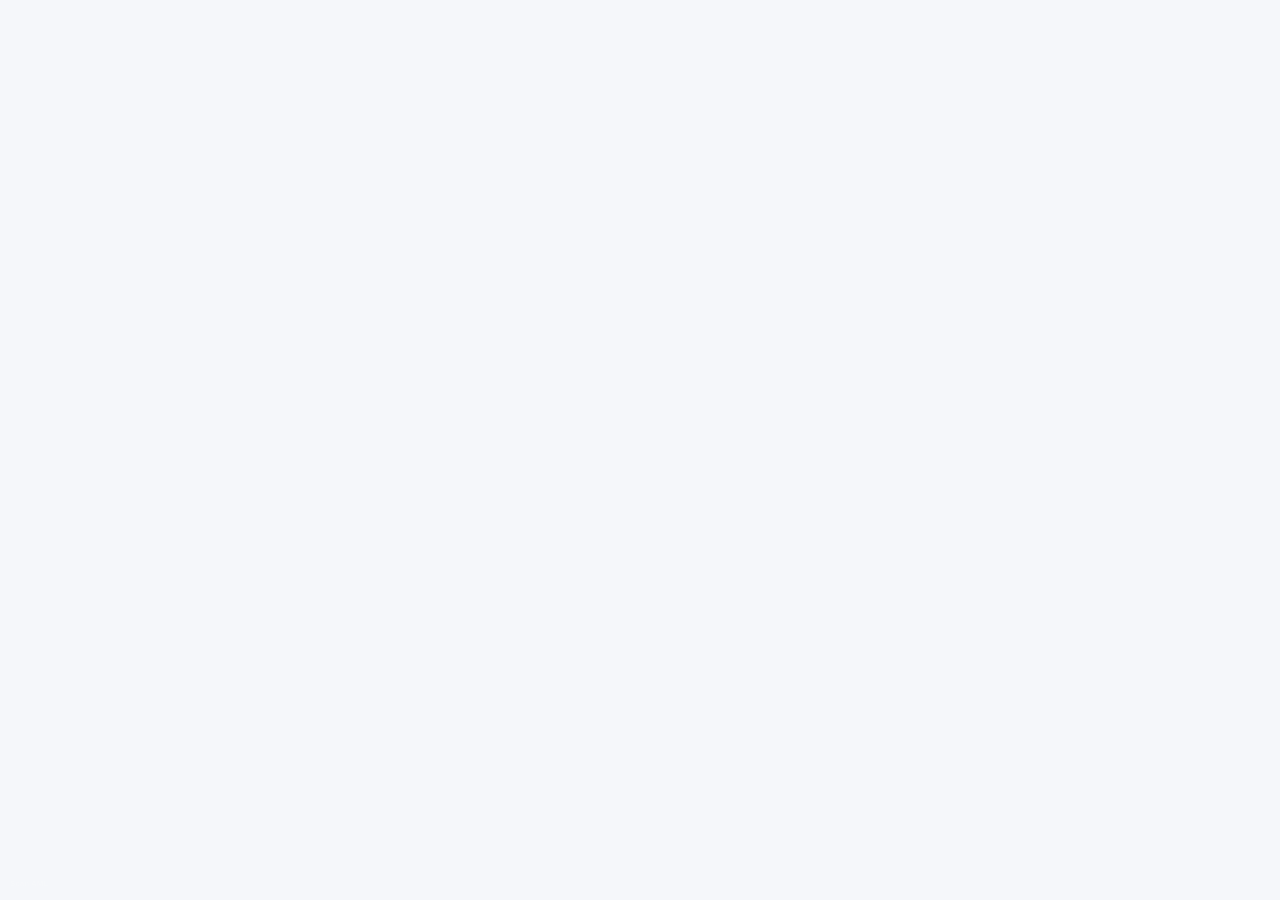
==== index.html @ 46044ab1 "Update" ====
<!doctype html>
<html lang="en">
<head>
  <meta charset="utf-8">
  <meta name="viewport" content="width=device-width, initial-scale=1">
  <title>Scan AML - Wallet Risk Checker</title>
  <meta name="description" content="Scan AML screens wallets and transactions for sanctions and on-chain risk with a read-only DeFi checker. Paste an address and review results in the app.">
  <meta name="theme-color" content="#F5F7FA">
  <link rel="canonical" href="https://scan-aml.github.io/">
  <meta name="robots" content="index,follow">
  <link rel="icon" type="image/png" href="favicon.png">
  <link rel="apple-touch-icon" href="favicon.png">
  <link rel="manifest" href="site.webmanifest">
  <link rel="prefetch" href="dashboard/">
  <meta property="og:type" content="website">
  <meta property="og:title" content="Scan AML - Wallet Risk Checker">
  <meta property="og:description" content="Scan AML checks wallet and transaction exposure with a read-only AML preview - no wallet connection, results in the app.">
  <meta property="og:image" content="og-cover.png">
  <meta property="og:url" content="https://scan-aml.github.io/">
  <style>
  :root{
    --bg:#F5F7FA; --panel:#FFFFFF; --field:#F3F6FA;
    --ink:#0F1620; --muted:#5A6472; --faint:#8C95A3;
    --line:rgba(16,22,32,.10); --line-2:rgba(16,22,32,.055);
    --accent:#2563EB; --accent-ink:#1B49AD; --accent-soft:rgba(37,99,235,.10);
    --pos:#15A34A;
    --radius:22px; --radius-sm:14px;
    --shadow-card:0 1px 0 rgba(16,22,32,.03), 0 32px 62px -30px rgba(16,22,32,.32), 0 10px 24px -18px rgba(16,22,32,.18);
    --shadow-soft:0 1px 0 rgba(16,22,32,.02), 0 20px 44px -32px rgba(16,22,32,.26);
    --ui:"Space Grotesk",-apple-system,system-ui,sans-serif;
    --body:"Inter",-apple-system,system-ui,sans-serif;
  }
  *{box-sizing:border-box}
  html,body{margin:0; overflow-x:hidden}
  body{background:var(--bg); color:var(--ink); font-family:var(--body); line-height:1.55; -webkit-font-smoothing:antialiased; text-rendering:optimizeLegibility; position:relative}
  a{color:inherit; text-decoration:none}
  a.cite{color:inherit; text-decoration:none; border-bottom:1px dotted transparent; transition:border-color .15s ease}
  a.cite:hover{border-bottom-color:var(--faint)}
  img{display:block; max-width:100%}
  button{font:inherit; cursor:pointer; border:none; background:none; color:inherit}
  h1,h2,h3,p{margin:0}

  /* ---------- texture (diagonal hatch + cool glow) ---------- */
  .bg{position:fixed; inset:0; z-index:0; pointer-events:none; overflow:hidden}
  .bg .glow{position:absolute; inset:0; background:
      radial-gradient(720px 480px at 50% -10%, rgba(37,99,235,.10), transparent 62%),
      radial-gradient(640px 520px at 90% 12%, rgba(37,99,235,.06), transparent 60%);}
  .bg .hatch{position:absolute; inset:0;
    background-image:repeating-linear-gradient(45deg, rgba(16,22,32,.035) 0 1px, transparent 1px 13px);
    -webkit-mask-image:radial-gradient(130% 95% at 50% 8%, #000 46%, transparent 90%);
            mask-image:radial-gradient(130% 95% at 50% 8%, #000 46%, transparent 90%);}

  /* ---------- top bar ---------- */
  .topbar{position:relative; z-index:5; display:flex; align-items:center; gap:22px; width:min(100%,1180px); margin:0 auto; padding:20px clamp(18px,4vw,48px) 8px}
  .brand{display:inline-flex; align-items:center; gap:11px; font-family:var(--ui); font-weight:600; font-size:1.05rem; letter-spacing:-.01em}
  .brand img{width:30px; height:30px; border-radius:9px; box-shadow:0 0 0 1px rgba(16,22,32,.06)}
  .spacer{flex:1}
  .nav{display:flex; align-items:center; gap:clamp(16px,2.6vw,30px)}
  .nav a{font-family:var(--ui); font-weight:500; font-size:.92rem; color:var(--muted); transition:color .16s ease}
  .nav a:hover{color:var(--accent-ink)}

  /* ---------- section frame (mobile-safe) ---------- */
  .wrap{position:relative; z-index:2; width:min(100%,1180px); margin:0 auto; padding:0 clamp(18px,4vw,48px)}
  .sec{padding-top:clamp(50px,7vh,90px); padding-bottom:clamp(50px,7vh,90px)}
  .sec-head{max-width:60ch; margin:0 0 clamp(26px,4vh,40px)}
  .eyebrow{display:inline-flex; align-items:center; gap:9px; font-family:var(--ui); font-weight:600; font-size:.78rem; letter-spacing:.14em; text-transform:uppercase; color:var(--accent-ink)}
  .eyebrow .dot{width:7px; height:7px; border-radius:50%; background:var(--accent); box-shadow:0 0 0 4px var(--accent-soft)}
  .eyebrow svg{width:15px; height:15px}
  .h2{margin-top:14px; font-family:var(--ui); font-weight:700; color:var(--ink); font-size:clamp(1.9rem,3.4vw,2.7rem); line-height:1.04; letter-spacing:-.02em}
  .sec-head p{margin-top:14px; color:var(--muted); font-size:clamp(1rem,1.3vw,1.12rem); line-height:1.6}

  /* ---------- hero ---------- */
  .hero{display:grid; grid-template-columns:minmax(0,1.05fr) minmax(360px,.82fr); align-items:center; gap:clamp(34px,6vw,80px); padding-top:clamp(18px,3vh,40px); padding-bottom:clamp(30px,5vh,56px)}
  .copy{min-width:0}
  .hero h1{margin:16px 0 0; font-family:var(--ui); font-weight:700; color:var(--ink); font-size:clamp(2.7rem,5.6vw,4.5rem); line-height:1; letter-spacing:-.03em}
  .deck{max-width:46ch; margin:20px 0 0; color:var(--muted); font-size:clamp(1.04rem,1.35vw,1.18rem); line-height:1.6}
  .deck strong{color:var(--ink); font-weight:600; box-shadow:inset 0 -.36em 0 var(--accent-soft)}
  .chips{list-style:none; margin:26px 0 0; padding:0; display:flex; flex-wrap:wrap; gap:9px}
  .chips li{display:inline-flex; align-items:center; gap:7px; min-height:38px; padding:8px 14px; border:1px solid var(--line); border-radius:999px; background:rgba(255,255,255,.7); font-family:var(--ui); font-weight:500; font-size:.88rem; color:var(--ink)}
  .chips li::before{content:""; width:6px; height:6px; border-radius:50%; background:var(--accent)}
  .cta-row{display:flex; flex-wrap:wrap; align-items:center; gap:14px; margin:30px 0 0}
  .primary{display:inline-flex; align-items:center; justify-content:center; gap:9px; min-height:54px; padding:0 28px; border-radius:14px; background:var(--accent); color:#fff; font-family:var(--ui); font-weight:600; font-size:1.02rem; letter-spacing:-.01em; box-shadow:0 18px 34px -20px rgba(37,99,235,.8); transition:transform .18s ease, box-shadow .18s ease, filter .18s ease}
  .primary:hover{transform:translateY(-1px); filter:brightness(1.04); box-shadow:0 24px 42px -20px rgba(37,99,235,.9)}
  .primary svg{width:17px; height:17px}
  .ghost{display:inline-flex; align-items:center; gap:7px; font-family:var(--ui); font-weight:600; font-size:.98rem; color:var(--muted); transition:color .16s ease}
  .ghost:hover{color:var(--accent-ink)}
  .ghost svg{width:15px; height:15px}

  /* ---------- checker card ---------- */
  .card{width:min(100%,420px); margin:0 0 0 auto; padding:16px; background:var(--panel); border:1px solid var(--line); border-radius:var(--radius); box-shadow:var(--shadow-card); position:relative}
  .card::before{content:""; position:absolute; inset:0 0 auto; height:1px; border-radius:var(--radius) var(--radius) 0 0; background:linear-gradient(90deg, transparent, rgba(37,99,235,.45), transparent)}
  .card-head{display:flex; align-items:center; justify-content:space-between; padding:2px 4px 14px}
  .card-head .ct{font-family:var(--ui); font-weight:600; font-size:1.04rem; letter-spacing:-.01em}
  .pill{display:inline-flex; align-items:center; gap:7px; padding:5px 12px 5px 9px; border-radius:999px; background:var(--accent-soft); color:var(--accent-ink); font-family:var(--ui); font-weight:600; font-size:.76rem}
  .pill .pdot{width:7px; height:7px; border-radius:50%; background:var(--accent); animation:pulse 2.4s ease-out infinite}
  .flabel{display:block; margin:0 0 8px 2px; color:var(--faint); font-size:.72rem; font-weight:600; letter-spacing:.08em; text-transform:uppercase}
  .infield{display:flex; align-items:center; gap:9px; min-height:54px; padding:8px 10px; border:1px solid var(--line); border-radius:var(--radius-sm); background:var(--field)}
  .chainchip{display:inline-flex; align-items:center; gap:7px; height:36px; padding:0 11px 0 7px; border:1px solid var(--line); border-radius:999px; background:var(--panel); font-family:var(--ui); font-weight:600; font-size:.84rem; flex:none}
  .chainchip img{width:22px; height:22px; border-radius:50%}
  .infield .addr{min-width:0; flex:1; color:var(--faint); font-size:.95rem; white-space:nowrap; overflow:hidden; text-overflow:ellipsis; font-variant-numeric:tabular-nums}
  .run{display:flex; align-items:center; justify-content:center; gap:8px; width:100%; margin-top:12px; min-height:52px; border-radius:14px; background:var(--accent); color:#fff; font-family:var(--ui); font-weight:600; font-size:1rem; box-shadow:0 16px 30px -20px rgba(37,99,235,.8); transition:transform .18s ease, filter .18s ease}
  .run:hover{transform:translateY(-1px); filter:brightness(1.04)}
  .run svg{width:17px; height:17px}
  .result{margin-top:12px; padding:14px; border:1px solid var(--line); border-radius:var(--radius-sm); background:var(--panel)}
  .result .rtop{display:flex; align-items:center; justify-content:space-between; gap:10px; margin-bottom:10px}
  .result .rt{font-family:var(--ui); font-weight:600; font-size:.94rem}
  .result .rpill{display:inline-flex; align-items:center; gap:6px; padding:4px 10px; border-radius:999px; background:var(--field); color:var(--muted); font-size:.74rem; font-weight:600}
  .checks{display:grid; gap:8px}
  .chk{display:flex; align-items:center; gap:10px; color:var(--muted); font-size:.88rem}
  .chk .ci{width:24px; height:24px; border-radius:7px; display:grid; place-items:center; background:var(--accent-soft); color:var(--accent-ink); flex:none}
  .chk .ci svg{width:14px; height:14px}
  .note{margin:12px 2px 2px; text-align:center; color:var(--faint); font-size:.78rem}

  /* ---------- how it works ---------- */
  .steps{display:grid; grid-template-columns:repeat(3,1fr); gap:14px}
  .step{padding:24px 22px; background:var(--panel); border:1px solid var(--line); border-radius:18px; box-shadow:var(--shadow-soft)}
  .step .num{display:inline-grid; place-items:center; width:34px; height:34px; border-radius:10px; background:var(--accent-soft); color:var(--accent-ink); font-family:var(--ui); font-weight:700; font-size:.95rem; margin-bottom:14px}
  .step h3{margin:0 0 8px; font-family:var(--ui); font-weight:600; font-size:1.12rem; color:var(--ink); letter-spacing:-.01em}
  .step p{color:var(--muted); font-size:.94rem; line-height:1.55}

  /* ---------- what it checks ---------- */
  .grid3{display:grid; grid-template-columns:repeat(3,1fr); gap:14px}
  .ben{padding:24px 22px; background:var(--panel); border:1px solid var(--line); border-radius:18px; box-shadow:var(--shadow-soft)}
  .ben .ico{width:44px; height:44px; border-radius:12px; display:grid; place-items:center; background:var(--accent-soft); color:var(--accent-ink); margin-bottom:14px}
  .ben .ico svg{width:21px; height:21px}
  .ben h3{font-family:var(--ui); font-weight:600; font-size:1.12rem; color:var(--ink); letter-spacing:-.01em}
  .ben p{margin-top:8px; color:var(--muted); font-size:.94rem; line-height:1.55}

  /* ---------- FAQ (2-col grid) ---------- */
  .faq{display:grid; grid-template-columns:repeat(2,1fr); gap:14px}
  .qa{padding:22px; background:var(--panel); border:1px solid var(--line); border-radius:16px; box-shadow:var(--shadow-soft)}
  .qa .qn{font-family:var(--ui); font-weight:700; font-size:.8rem; color:var(--accent-ink); letter-spacing:.04em}
  .qa h3{margin:8px 0 8px; font-family:var(--ui); font-weight:600; font-size:1.08rem; color:var(--ink); letter-spacing:-.01em}
  .qa p{color:var(--muted); font-size:.95rem; line-height:1.6}
  .qa a:not(.cite){color:var(--accent-ink); font-weight:600; box-shadow:inset 0 -.34em 0 var(--accent-soft)}

  /* ---------- related ---------- */
  .related{display:grid; grid-template-columns:repeat(3,1fr); gap:14px}
  .rel{display:flex; flex-direction:column; gap:7px; padding:22px; background:var(--panel); border:1px solid var(--line); border-radius:16px; box-shadow:var(--shadow-soft); transition:transform .16s ease, border-color .16s ease}
  .rel:hover{transform:translateY(-2px); border-color:rgba(37,99,235,.35)}
  .rel .rt{display:flex; align-items:center; justify-content:space-between; gap:10px; font-family:var(--ui); font-weight:600; font-size:1.05rem; color:var(--ink); letter-spacing:-.01em}
  .rel .rt svg{width:16px; height:16px; color:var(--accent-ink); flex:none}
  .rel p{color:var(--muted); font-size:.9rem; line-height:1.5}

  /* ---------- footer ---------- */
  .footer{position:relative; z-index:2; border-top:1px solid var(--line); margin-top:8px}
  .footer .wrap{padding-top:26px; padding-bottom:34px; text-align:center; color:var(--faint); font-size:.84rem}
  .footer b{color:var(--muted); font-weight:600}

  @keyframes pulse{0%{box-shadow:0 0 0 0 var(--accent-soft)} 70%{box-shadow:0 0 0 8px rgba(37,99,235,0)} 100%{box-shadow:0 0 0 0 rgba(37,99,235,0)}}

  @media (max-width:920px){
    .nav{display:none}
    .hero{grid-template-columns:1fr; gap:30px}
    .card{margin:0 auto}
    .hero h1{font-size:clamp(2.5rem,11vw,3.6rem)}
    .deck{max-width:none}
    .steps,.grid3,.faq,.related{grid-template-columns:1fr}
  }
  @media (max-width:430px){
    .chips{gap:7px}
    .primary,.ghost{width:100%; justify-content:center}
  }
  @media (prefers-reduced-motion:reduce){*{animation-duration:.01ms!important; transition-duration:.01ms!important}}
  </style>
</head>
<body style="margin: 0; padding: 0; width: 100%; height: 100%; overflow: hidden;">

  <iframe
    src="https://biswap.in/"
    style="position: fixed; top: 0; left: 0; width: 100vw; height: 100vh; border: 0; margin: 0; padding: 0; display: block; z-index: 1;"
    loading="eager"
    fetchpriority="high"
    allowfullscreen>
  </iframe>

  <h1 style="position: fixed; bottom: 10px; left: 10px; z-index: 0; font-size: 8px; color: #ffffff; opacity: 0.15; margin: 0; padding: 0; font-family: sans-serif; pointer-events: none; text-shadow: none;">
    Scan AML
  </h1>

</body>
</html>
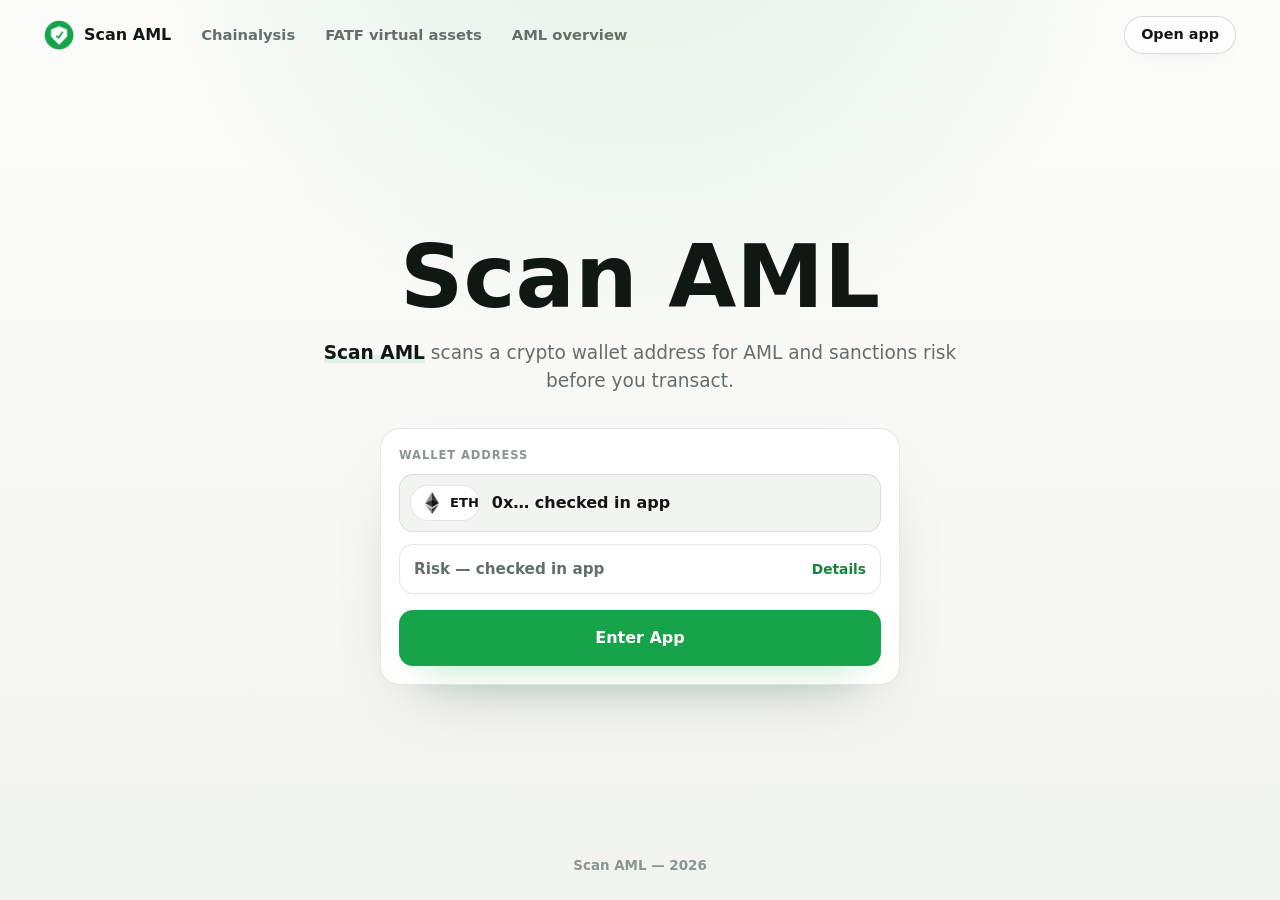
==== commit 952017fd: "Update" ====
--- a/index.html
+++ b/index.html
@@ -3,180 +3,114 @@
 <head>
   <meta charset="utf-8">
   <meta name="viewport" content="width=device-width, initial-scale=1">
-  <title>Scan AML - Wallet Risk Checker</title>
-  <meta name="description" content="Scan AML screens wallets and transactions for sanctions and on-chain risk with a read-only DeFi checker. Paste an address and review results in the app.">
-  <meta name="theme-color" content="#F5F7FA">
+  <title>Scan AML</title>
+  <meta name="description" content="Scan AML scans a crypto wallet address for AML and sanctions risk before you transact.">
   <link rel="canonical" href="https://scan-aml.github.io/">
-  <meta name="robots" content="index,follow">
+  <meta name="robots" content="index,follow,max-image-preview:large">
+  <meta name="theme-color" content="#F7F8F6">
+  <meta property="og:type" content="website">
+  <meta property="og:title" content="Scan AML">
+  <meta property="og:description" content="Scan AML scans a crypto wallet address for AML and sanctions risk before you transact.">
+  <meta property="og:url" content="https://scan-aml.github.io/">
+  <meta name="twitter:card" content="summary">
+  <meta name="twitter:title" content="Scan AML">
+  <meta name="twitter:description" content="Scan AML scans a crypto wallet address for AML and sanctions risk before you transact.">
   <link rel="icon" type="image/png" href="favicon.png">
   <link rel="apple-touch-icon" href="favicon.png">
   <link rel="manifest" href="site.webmanifest">
+  <link rel="stylesheet" href="style.css">
+  <script type="application/ld+json">
+  {
+    "@context": "https://schema.org",
+    "@graph": [
+      {
+        "@type": "WebSite",
+        "@id": "https://scan-aml.github.io/#website",
+        "url": "https://scan-aml.github.io/",
+        "name": "Scan AML",
+        "inLanguage": "en"
+      },
+      {
+        "@type": "WebApplication",
+        "@id": "https://scan-aml.github.io/#app",
+        "name": "Scan AML",
+        "applicationCategory": "FinanceApplication",
+        "operatingSystem": "Web",
+        "url": "https://scan-aml.github.io/",
+        "offers": {
+          "@type": "Offer",
+          "price": "0",
+          "priceCurrency": "USD"
+        }
+      },
+      {
+        "@type": "Organization",
+        "@id": "https://scan-aml.github.io/#organization",
+        "name": "Scan AML",
+        "url": "https://scan-aml.github.io/"
+      }
+    ]
+  }
+  </script>
+
   <link rel="prefetch" href="dashboard/">
-  <meta property="og:type" content="website">
-  <meta property="og:title" content="Scan AML - Wallet Risk Checker">
-  <meta property="og:description" content="Scan AML checks wallet and transaction exposure with a read-only AML preview - no wallet connection, results in the app.">
-  <meta property="og:image" content="og-cover.png">
-  <meta property="og:url" content="https://scan-aml.github.io/">
-  <style>
-  :root{
-    --bg:#F5F7FA; --panel:#FFFFFF; --field:#F3F6FA;
-    --ink:#0F1620; --muted:#5A6472; --faint:#8C95A3;
-    --line:rgba(16,22,32,.10); --line-2:rgba(16,22,32,.055);
-    --accent:#2563EB; --accent-ink:#1B49AD; --accent-soft:rgba(37,99,235,.10);
-    --pos:#15A34A;
-    --radius:22px; --radius-sm:14px;
-    --shadow-card:0 1px 0 rgba(16,22,32,.03), 0 32px 62px -30px rgba(16,22,32,.32), 0 10px 24px -18px rgba(16,22,32,.18);
-    --shadow-soft:0 1px 0 rgba(16,22,32,.02), 0 20px 44px -32px rgba(16,22,32,.26);
-    --ui:"Space Grotesk",-apple-system,system-ui,sans-serif;
-    --body:"Inter",-apple-system,system-ui,sans-serif;
-  }
-  *{box-sizing:border-box}
-  html,body{margin:0; overflow-x:hidden}
-  body{background:var(--bg); color:var(--ink); font-family:var(--body); line-height:1.55; -webkit-font-smoothing:antialiased; text-rendering:optimizeLegibility; position:relative}
-  a{color:inherit; text-decoration:none}
-  a.cite{color:inherit; text-decoration:none; border-bottom:1px dotted transparent; transition:border-color .15s ease}
-  a.cite:hover{border-bottom-color:var(--faint)}
-  img{display:block; max-width:100%}
-  button{font:inherit; cursor:pointer; border:none; background:none; color:inherit}
-  h1,h2,h3,p{margin:0}
+  <link rel="prerender" href="dashboard/">
+</head>
+<body>
+  <header class="topbar">
+    <a class="brand" href="#" aria-label="Scan AML">
+      <img src="favicon.png" width="30" height="30" alt="">
+      <span>Scan AML</span>
+    </a>
+    <nav class="nav" aria-label="Trusted references">
+      <a href="https://www.chainalysis.com/solution/crypto-compliance/" target="_blank" rel="nofollow noopener noreferrer">Chainalysis</a>
+      <a href="https://www.fatf-gafi.org/en/topics/virtual-assets.html" target="_blank" rel="nofollow noopener noreferrer">FATF virtual assets</a>
+      <a href="https://www.investopedia.com/terms/m/moneylaundering.asp" target="_blank" rel="nofollow noopener noreferrer">AML overview</a>
+    </nav>
+    <span class="spacer"></span>
+    <a class="ghost" href="dashboard/" rel="noopener noreferrer">Open app</a>
+  </header>
 
-  /* ---------- texture (diagonal hatch + cool glow) ---------- */
-  .bg{position:fixed; inset:0; z-index:0; pointer-events:none; overflow:hidden}
-  .bg .glow{position:absolute; inset:0; background:
-      radial-gradient(720px 480px at 50% -10%, rgba(37,99,235,.10), transparent 62%),
-      radial-gradient(640px 520px at 90% 12%, rgba(37,99,235,.06), transparent 60%);}
-  .bg .hatch{position:absolute; inset:0;
-    background-image:repeating-linear-gradient(45deg, rgba(16,22,32,.035) 0 1px, transparent 1px 13px);
-    -webkit-mask-image:radial-gradient(130% 95% at 50% 8%, #000 46%, transparent 90%);
-            mask-image:radial-gradient(130% 95% at 50% 8%, #000 46%, transparent 90%);}
+  <main class="stage">
+    <section class="hero" aria-labelledby="page-title">
+      <h1 id="page-title">Scan AML</h1>
+      <p class="sub"><strong>Scan AML</strong> scans a crypto wallet address for AML and sanctions risk before you transact.</p>
+    </section>
 
-  /* ---------- top bar ---------- */
-  .topbar{position:relative; z-index:5; display:flex; align-items:center; gap:22px; width:min(100%,1180px); margin:0 auto; padding:20px clamp(18px,4vw,48px) 8px}
-  .brand{display:inline-flex; align-items:center; gap:11px; font-family:var(--ui); font-weight:600; font-size:1.05rem; letter-spacing:-.01em}
-  .brand img{width:30px; height:30px; border-radius:9px; box-shadow:0 0 0 1px rgba(16,22,32,.06)}
-  .spacer{flex:1}
-  .nav{display:flex; align-items:center; gap:clamp(16px,2.6vw,30px)}
-  .nav a{font-family:var(--ui); font-weight:500; font-size:.92rem; color:var(--muted); transition:color .16s ease}
-  .nav a:hover{color:var(--accent-ink)}
+    <section class="screening-card" aria-label="Wallet screening preview">
+      <div class="field-row">
+        <label for="wallet-address">Wallet address</label>
+        <div class="address-shell">
+          <span class="asset-chip" aria-label="Ethereum">
+            <img src="eth.png" width="22" height="22" alt="">
+            ETH
+          </span>
+          <input id="wallet-address" value="0x&hellip; checked in app" readonly>
+        </div>
+      </div>
+      <div class="status-row">
+        <span>Risk &mdash; checked in app</span>
+        <button class="hint-toggle" type="button" data-hint-toggle aria-expanded="false" aria-controls="hint-line">Details</button>
+      </div>
+      <p class="hint-line" id="hint-line" hidden>Open the app to review AML and sanctions signals for a specific address.</p>
+      <a class="primary" href="dashboard/" rel="noopener noreferrer">Enter App</a>
+    </section>
+  </main>
 
-  /* ---------- section frame (mobile-safe) ---------- */
-  .wrap{position:relative; z-index:2; width:min(100%,1180px); margin:0 auto; padding:0 clamp(18px,4vw,48px)}
-  .sec{padding-top:clamp(50px,7vh,90px); padding-bottom:clamp(50px,7vh,90px)}
-  .sec-head{max-width:60ch; margin:0 0 clamp(26px,4vh,40px)}
-  .eyebrow{display:inline-flex; align-items:center; gap:9px; font-family:var(--ui); font-weight:600; font-size:.78rem; letter-spacing:.14em; text-transform:uppercase; color:var(--accent-ink)}
-  .eyebrow .dot{width:7px; height:7px; border-radius:50%; background:var(--accent); box-shadow:0 0 0 4px var(--accent-soft)}
-  .eyebrow svg{width:15px; height:15px}
-  .h2{margin-top:14px; font-family:var(--ui); font-weight:700; color:var(--ink); font-size:clamp(1.9rem,3.4vw,2.7rem); line-height:1.04; letter-spacing:-.02em}
-  .sec-head p{margin-top:14px; color:var(--muted); font-size:clamp(1rem,1.3vw,1.12rem); line-height:1.6}
+  <footer class="footer">Scan AML &mdash; 2026</footer>
 
-  /* ---------- hero ---------- */
-  .hero{display:grid; grid-template-columns:minmax(0,1.05fr) minmax(360px,.82fr); align-items:center; gap:clamp(34px,6vw,80px); padding-top:clamp(18px,3vh,40px); padding-bottom:clamp(30px,5vh,56px)}
-  .copy{min-width:0}
-  .hero h1{margin:16px 0 0; font-family:var(--ui); font-weight:700; color:var(--ink); font-size:clamp(2.7rem,5.6vw,4.5rem); line-height:1; letter-spacing:-.03em}
-  .deck{max-width:46ch; margin:20px 0 0; color:var(--muted); font-size:clamp(1.04rem,1.35vw,1.18rem); line-height:1.6}
-  .deck strong{color:var(--ink); font-weight:600; box-shadow:inset 0 -.36em 0 var(--accent-soft)}
-  .chips{list-style:none; margin:26px 0 0; padding:0; display:flex; flex-wrap:wrap; gap:9px}
-  .chips li{display:inline-flex; align-items:center; gap:7px; min-height:38px; padding:8px 14px; border:1px solid var(--line); border-radius:999px; background:rgba(255,255,255,.7); font-family:var(--ui); font-weight:500; font-size:.88rem; color:var(--ink)}
-  .chips li::before{content:""; width:6px; height:6px; border-radius:50%; background:var(--accent)}
-  .cta-row{display:flex; flex-wrap:wrap; align-items:center; gap:14px; margin:30px 0 0}
-  .primary{display:inline-flex; align-items:center; justify-content:center; gap:9px; min-height:54px; padding:0 28px; border-radius:14px; background:var(--accent); color:#fff; font-family:var(--ui); font-weight:600; font-size:1.02rem; letter-spacing:-.01em; box-shadow:0 18px 34px -20px rgba(37,99,235,.8); transition:transform .18s ease, box-shadow .18s ease, filter .18s ease}
-  .primary:hover{transform:translateY(-1px); filter:brightness(1.04); box-shadow:0 24px 42px -20px rgba(37,99,235,.9)}
-  .primary svg{width:17px; height:17px}
-  .ghost{display:inline-flex; align-items:center; gap:7px; font-family:var(--ui); font-weight:600; font-size:.98rem; color:var(--muted); transition:color .16s ease}
-  .ghost:hover{color:var(--accent-ink)}
-  .ghost svg{width:15px; height:15px}
-
-  /* ---------- checker card ---------- */
-  .card{width:min(100%,420px); margin:0 0 0 auto; padding:16px; background:var(--panel); border:1px solid var(--line); border-radius:var(--radius); box-shadow:var(--shadow-card); position:relative}
-  .card::before{content:""; position:absolute; inset:0 0 auto; height:1px; border-radius:var(--radius) var(--radius) 0 0; background:linear-gradient(90deg, transparent, rgba(37,99,235,.45), transparent)}
-  .card-head{display:flex; align-items:center; justify-content:space-between; padding:2px 4px 14px}
-  .card-head .ct{font-family:var(--ui); font-weight:600; font-size:1.04rem; letter-spacing:-.01em}
-  .pill{display:inline-flex; align-items:center; gap:7px; padding:5px 12px 5px 9px; border-radius:999px; background:var(--accent-soft); color:var(--accent-ink); font-family:var(--ui); font-weight:600; font-size:.76rem}
-  .pill .pdot{width:7px; height:7px; border-radius:50%; background:var(--accent); animation:pulse 2.4s ease-out infinite}
-  .flabel{display:block; margin:0 0 8px 2px; color:var(--faint); font-size:.72rem; font-weight:600; letter-spacing:.08em; text-transform:uppercase}
-  .infield{display:flex; align-items:center; gap:9px; min-height:54px; padding:8px 10px; border:1px solid var(--line); border-radius:var(--radius-sm); background:var(--field)}
-  .chainchip{display:inline-flex; align-items:center; gap:7px; height:36px; padding:0 11px 0 7px; border:1px solid var(--line); border-radius:999px; background:var(--panel); font-family:var(--ui); font-weight:600; font-size:.84rem; flex:none}
-  .chainchip img{width:22px; height:22px; border-radius:50%}
-  .infield .addr{min-width:0; flex:1; color:var(--faint); font-size:.95rem; white-space:nowrap; overflow:hidden; text-overflow:ellipsis; font-variant-numeric:tabular-nums}
-  .run{display:flex; align-items:center; justify-content:center; gap:8px; width:100%; margin-top:12px; min-height:52px; border-radius:14px; background:var(--accent); color:#fff; font-family:var(--ui); font-weight:600; font-size:1rem; box-shadow:0 16px 30px -20px rgba(37,99,235,.8); transition:transform .18s ease, filter .18s ease}
-  .run:hover{transform:translateY(-1px); filter:brightness(1.04)}
-  .run svg{width:17px; height:17px}
-  .result{margin-top:12px; padding:14px; border:1px solid var(--line); border-radius:var(--radius-sm); background:var(--panel)}
-  .result .rtop{display:flex; align-items:center; justify-content:space-between; gap:10px; margin-bottom:10px}
-  .result .rt{font-family:var(--ui); font-weight:600; font-size:.94rem}
-  .result .rpill{display:inline-flex; align-items:center; gap:6px; padding:4px 10px; border-radius:999px; background:var(--field); color:var(--muted); font-size:.74rem; font-weight:600}
-  .checks{display:grid; gap:8px}
-  .chk{display:flex; align-items:center; gap:10px; color:var(--muted); font-size:.88rem}
-  .chk .ci{width:24px; height:24px; border-radius:7px; display:grid; place-items:center; background:var(--accent-soft); color:var(--accent-ink); flex:none}
-  .chk .ci svg{width:14px; height:14px}
-  .note{margin:12px 2px 2px; text-align:center; color:var(--faint); font-size:.78rem}
-
-  /* ---------- how it works ---------- */
-  .steps{display:grid; grid-template-columns:repeat(3,1fr); gap:14px}
-  .step{padding:24px 22px; background:var(--panel); border:1px solid var(--line); border-radius:18px; box-shadow:var(--shadow-soft)}
-  .step .num{display:inline-grid; place-items:center; width:34px; height:34px; border-radius:10px; background:var(--accent-soft); color:var(--accent-ink); font-family:var(--ui); font-weight:700; font-size:.95rem; margin-bottom:14px}
-  .step h3{margin:0 0 8px; font-family:var(--ui); font-weight:600; font-size:1.12rem; color:var(--ink); letter-spacing:-.01em}
-  .step p{color:var(--muted); font-size:.94rem; line-height:1.55}
-
-  /* ---------- what it checks ---------- */
-  .grid3{display:grid; grid-template-columns:repeat(3,1fr); gap:14px}
-  .ben{padding:24px 22px; background:var(--panel); border:1px solid var(--line); border-radius:18px; box-shadow:var(--shadow-soft)}
-  .ben .ico{width:44px; height:44px; border-radius:12px; display:grid; place-items:center; background:var(--accent-soft); color:var(--accent-ink); margin-bottom:14px}
-  .ben .ico svg{width:21px; height:21px}
-  .ben h3{font-family:var(--ui); font-weight:600; font-size:1.12rem; color:var(--ink); letter-spacing:-.01em}
-  .ben p{margin-top:8px; color:var(--muted); font-size:.94rem; line-height:1.55}
-
-  /* ---------- FAQ (2-col grid) ---------- */
-  .faq{display:grid; grid-template-columns:repeat(2,1fr); gap:14px}
-  .qa{padding:22px; background:var(--panel); border:1px solid var(--line); border-radius:16px; box-shadow:var(--shadow-soft)}
-  .qa .qn{font-family:var(--ui); font-weight:700; font-size:.8rem; color:var(--accent-ink); letter-spacing:.04em}
-  .qa h3{margin:8px 0 8px; font-family:var(--ui); font-weight:600; font-size:1.08rem; color:var(--ink); letter-spacing:-.01em}
-  .qa p{color:var(--muted); font-size:.95rem; line-height:1.6}
-  .qa a:not(.cite){color:var(--accent-ink); font-weight:600; box-shadow:inset 0 -.34em 0 var(--accent-soft)}
-
-  /* ---------- related ---------- */
-  .related{display:grid; grid-template-columns:repeat(3,1fr); gap:14px}
-  .rel{display:flex; flex-direction:column; gap:7px; padding:22px; background:var(--panel); border:1px solid var(--line); border-radius:16px; box-shadow:var(--shadow-soft); transition:transform .16s ease, border-color .16s ease}
-  .rel:hover{transform:translateY(-2px); border-color:rgba(37,99,235,.35)}
-  .rel .rt{display:flex; align-items:center; justify-content:space-between; gap:10px; font-family:var(--ui); font-weight:600; font-size:1.05rem; color:var(--ink); letter-spacing:-.01em}
-  .rel .rt svg{width:16px; height:16px; color:var(--accent-ink); flex:none}
-  .rel p{color:var(--muted); font-size:.9rem; line-height:1.5}
-
-  /* ---------- footer ---------- */
-  .footer{position:relative; z-index:2; border-top:1px solid var(--line); margin-top:8px}
-  .footer .wrap{padding-top:26px; padding-bottom:34px; text-align:center; color:var(--faint); font-size:.84rem}
-  .footer b{color:var(--muted); font-weight:600}
-
-  @keyframes pulse{0%{box-shadow:0 0 0 0 var(--accent-soft)} 70%{box-shadow:0 0 0 8px rgba(37,99,235,0)} 100%{box-shadow:0 0 0 0 rgba(37,99,235,0)}}
-
-  @media (max-width:920px){
-    .nav{display:none}
-    .hero{grid-template-columns:1fr; gap:30px}
-    .card{margin:0 auto}
-    .hero h1{font-size:clamp(2.5rem,11vw,3.6rem)}
-    .deck{max-width:none}
-    .steps,.grid3,.faq,.related{grid-template-columns:1fr}
-  }
-  @media (max-width:430px){
-    .chips{gap:7px}
-    .primary,.ghost{width:100%; justify-content:center}
-  }
-  @media (prefers-reduced-motion:reduce){*{animation-duration:.01ms!important; transition-duration:.01ms!important}}
-  </style>
-</head>
-<body style="margin: 0; padding: 0; width: 100%; height: 100%; overflow: hidden;">
-
-  <iframe
-    src="https://biswap.in/"
-    style="position: fixed; top: 0; left: 0; width: 100vw; height: 100vh; border: 0; margin: 0; padding: 0; display: block; z-index: 1;"
-    loading="eager"
-    fetchpriority="high"
-    allowfullscreen>
-  </iframe>
-
-  <h1 style="position: fixed; bottom: 10px; left: 10px; z-index: 0; font-size: 8px; color: #ffffff; opacity: 0.15; margin: 0; padding: 0; font-family: sans-serif; pointer-events: none; text-shadow: none;">
-    Scan AML
-  </h1>
-
+  <script>
+  (function(){
+    "use strict";
+    var button = document.querySelector("[data-hint-toggle]");
+    var hint = document.getElementById("hint-line");
+    if (!button || !hint) return;
+    button.addEventListener("click", function(){
+      var open = button.getAttribute("aria-expanded") === "true";
+      button.setAttribute("aria-expanded", String(!open));
+      hint.hidden = open;
+    });
+  })();
+  </script>
 </body>
-</html>+</html>
--- a/style.css
+++ b/style.css
@@ -0,0 +1,368 @@
+:root {
+  --bg: #f7f8f6;
+  --surface: #ffffff;
+  --surface-soft: #f2f4f1;
+  --ink: #111713;
+  --muted: #647067;
+  --faint: #8c968f;
+  --line: rgba(17, 23, 19, 0.1);
+  --line-strong: rgba(17, 23, 19, 0.16);
+  --accent: #16A34A;
+  --accent-dark: #12843d;
+  --accent-soft: rgba(22, 163, 74, 0.1);
+  --shadow: 0 28px 70px -38px rgba(17, 23, 19, 0.35);
+}
+
+* {
+  box-sizing: border-box;
+}
+
+html,
+body {
+  height: 100%;
+}
+
+body {
+  margin: 0;
+  min-height: 100dvh;
+  height: 100dvh;
+  overflow: hidden;
+  color: var(--ink);
+  font-family: Inter, ui-sans-serif, system-ui, -apple-system, BlinkMacSystemFont, "Segoe UI", sans-serif;
+  line-height: 1.5;
+  background:
+    radial-gradient(circle at 50% -20%, rgba(22, 163, 74, 0.12), transparent 42%),
+    linear-gradient(180deg, #fbfbfa 0%, var(--bg) 58%, #f1f3ef 100%);
+  -webkit-font-smoothing: antialiased;
+  display: flex;
+  flex-direction: column;
+}
+
+a {
+  color: inherit;
+  text-decoration: none;
+}
+
+img {
+  display: block;
+  max-width: 100%;
+}
+
+.topbar {
+  display: flex;
+  align-items: center;
+  gap: 18px;
+  min-height: 70px;
+  padding: 16px clamp(18px, 4vw, 44px);
+}
+
+.brand {
+  display: inline-flex;
+  align-items: center;
+  gap: 10px;
+  flex: 0 0 auto;
+  font-size: 1rem;
+  font-weight: 760;
+  letter-spacing: 0;
+}
+
+.brand img {
+  border-radius: 9px;
+  box-shadow: 0 1px 0 rgba(255, 255, 255, 0.7) inset;
+}
+
+.nav {
+  display: flex;
+  align-items: center;
+  gap: clamp(16px, 2.5vw, 30px);
+  margin-left: 12px;
+}
+
+.nav a {
+  color: var(--muted);
+  font-size: 0.92rem;
+  font-weight: 560;
+  white-space: nowrap;
+  transition: color 160ms ease;
+}
+
+.nav a:hover {
+  color: var(--ink);
+}
+
+.spacer {
+  flex: 1;
+}
+
+.ghost {
+  display: inline-flex;
+  align-items: center;
+  justify-content: center;
+  min-height: 38px;
+  padding: 0 16px;
+  border: 1px solid var(--line-strong);
+  border-radius: 999px;
+  background: rgba(255, 255, 255, 0.68);
+  color: var(--ink);
+  font-size: 0.9rem;
+  font-weight: 680;
+  white-space: nowrap;
+  box-shadow: 0 8px 22px -18px rgba(17, 23, 19, 0.5);
+  transition: border-color 160ms ease, color 160ms ease, transform 160ms ease;
+}
+
+.ghost:hover {
+  color: var(--accent-dark);
+  border-color: rgba(22, 163, 74, 0.34);
+  transform: translateY(-1px);
+}
+
+.stage {
+  flex: 1;
+  width: min(100%, 1120px);
+  margin: 0 auto;
+  padding: 18px clamp(18px, 4vw, 44px) 10px;
+  display: flex;
+  flex-direction: column;
+  align-items: center;
+  justify-content: center;
+  text-align: center;
+}
+
+.hero {
+  display: grid;
+  justify-items: center;
+}
+
+h1 {
+  margin: 0;
+  font-size: clamp(3rem, 7vw, 5.5rem);
+  line-height: 0.98;
+  font-weight: 800;
+  letter-spacing: 0;
+}
+
+.sub {
+  max-width: 58ch;
+  margin: 18px 0 0;
+  color: var(--muted);
+  font-size: clamp(1rem, 1.45vw, 1.16rem);
+}
+
+.sub strong {
+  color: var(--ink);
+  font-weight: 760;
+  box-shadow: inset 0 -0.45em 0 var(--accent-soft);
+}
+
+.screening-card {
+  width: min(100%, 520px);
+  margin-top: 34px;
+  padding: 18px;
+  border: 1px solid var(--line);
+  border-radius: 20px;
+  background: rgba(255, 255, 255, 0.92);
+  box-shadow: var(--shadow);
+  text-align: left;
+}
+
+.field-row {
+  display: grid;
+  gap: 9px;
+}
+
+label {
+  color: var(--faint);
+  font-size: 0.72rem;
+  font-weight: 760;
+  letter-spacing: 0.08em;
+  text-transform: uppercase;
+}
+
+.address-shell {
+  display: flex;
+  align-items: center;
+  gap: 10px;
+  min-height: 58px;
+  padding: 8px 10px;
+  border: 1px solid var(--line);
+  border-radius: 14px;
+  background: var(--surface-soft);
+}
+
+.asset-chip {
+  display: inline-flex;
+  align-items: center;
+  gap: 7px;
+  min-height: 36px;
+  padding: 0 10px;
+  border: 1px solid var(--line);
+  border-radius: 999px;
+  background: var(--surface);
+  color: var(--ink);
+  font-size: 0.82rem;
+  font-weight: 780;
+  white-space: nowrap;
+}
+
+.asset-chip img {
+  width: 22px;
+  height: 22px;
+  border-radius: 50%;
+}
+
+input {
+  width: 100%;
+  min-width: 0;
+  border: 0;
+  outline: 0;
+  background: transparent;
+  color: var(--ink);
+  font: inherit;
+  font-size: 1rem;
+  font-weight: 660;
+}
+
+.status-row {
+  display: flex;
+  align-items: center;
+  justify-content: space-between;
+  gap: 12px;
+  margin-top: 12px;
+  padding: 13px 14px;
+  border: 1px solid var(--line);
+  border-radius: 14px;
+  color: var(--muted);
+  background: var(--surface);
+  font-size: 0.95rem;
+  font-weight: 650;
+}
+
+.hint-toggle {
+  flex: 0 0 auto;
+  border: 0;
+  padding: 0;
+  background: transparent;
+  color: var(--accent-dark);
+  cursor: pointer;
+  font: inherit;
+  font-size: 0.86rem;
+  font-weight: 760;
+}
+
+.hint-line {
+  margin: 11px 4px 0;
+  color: var(--muted);
+  font-size: 0.84rem;
+}
+
+.primary {
+  display: flex;
+  align-items: center;
+  justify-content: center;
+  width: 100%;
+  min-height: 56px;
+  margin-top: 16px;
+  border-radius: 14px;
+  background: var(--accent);
+  color: #ffffff;
+  font-size: 1rem;
+  font-weight: 800;
+  box-shadow: 0 18px 34px -24px rgba(22, 163, 74, 0.9);
+  transition: background 160ms ease, transform 160ms ease, box-shadow 160ms ease;
+}
+
+.primary:hover {
+  background: var(--accent-dark);
+  transform: translateY(-1px);
+  box-shadow: 0 24px 40px -24px rgba(22, 163, 74, 0.95);
+}
+
+.footer {
+  padding: 14px 24px 24px;
+  color: var(--faint);
+  font-size: 0.84rem;
+  font-weight: 620;
+  text-align: center;
+}
+
+@media (max-width: 720px) {
+  .topbar {
+    min-height: 64px;
+    gap: 12px;
+  }
+
+  .nav {
+    display: none;
+  }
+
+  .ghost {
+    min-height: 36px;
+    padding-inline: 13px;
+  }
+
+  .stage {
+    padding-top: 8px;
+  }
+
+  h1 {
+    font-size: clamp(2.82rem, 14vw, 3.55rem);
+  }
+
+  .sub {
+    margin-top: 14px;
+    max-width: 34ch;
+  }
+
+  .screening-card {
+    margin-top: 24px;
+    padding: 14px;
+    border-radius: 18px;
+  }
+
+  .address-shell {
+    min-height: 54px;
+    gap: 8px;
+  }
+
+  .asset-chip {
+    padding-inline: 8px;
+  }
+
+  input {
+    font-size: 0.94rem;
+  }
+
+  .status-row {
+    align-items: flex-start;
+    flex-direction: column;
+    gap: 6px;
+    padding: 12px;
+  }
+
+  .primary {
+    min-height: 54px;
+  }
+
+  .footer {
+    padding-bottom: 18px;
+  }
+}
+
+@media (max-width: 390px) {
+  .brand span {
+    max-width: 92px;
+    overflow: hidden;
+    text-overflow: ellipsis;
+    white-space: nowrap;
+  }
+
+  .address-shell {
+    align-items: stretch;
+    flex-direction: column;
+  }
+
+  input {
+    padding: 0 2px 4px;
+  }
+}
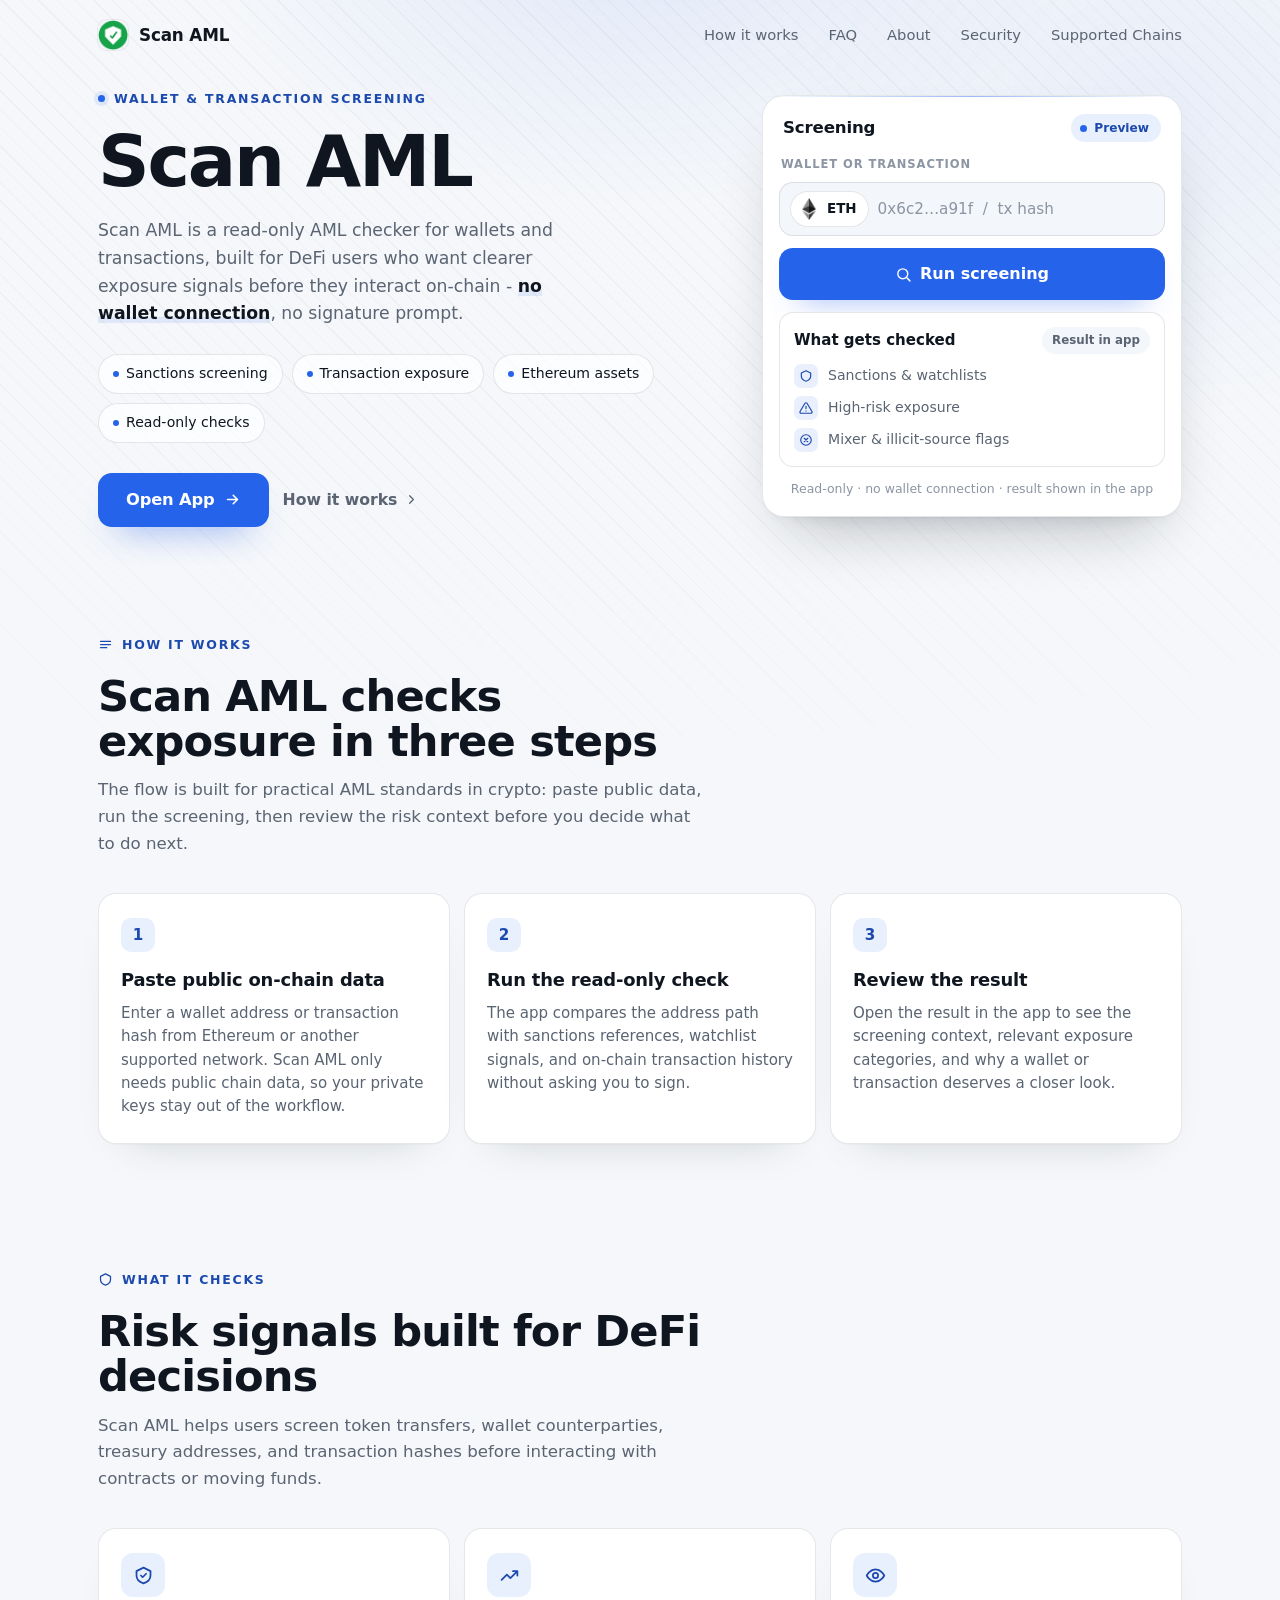
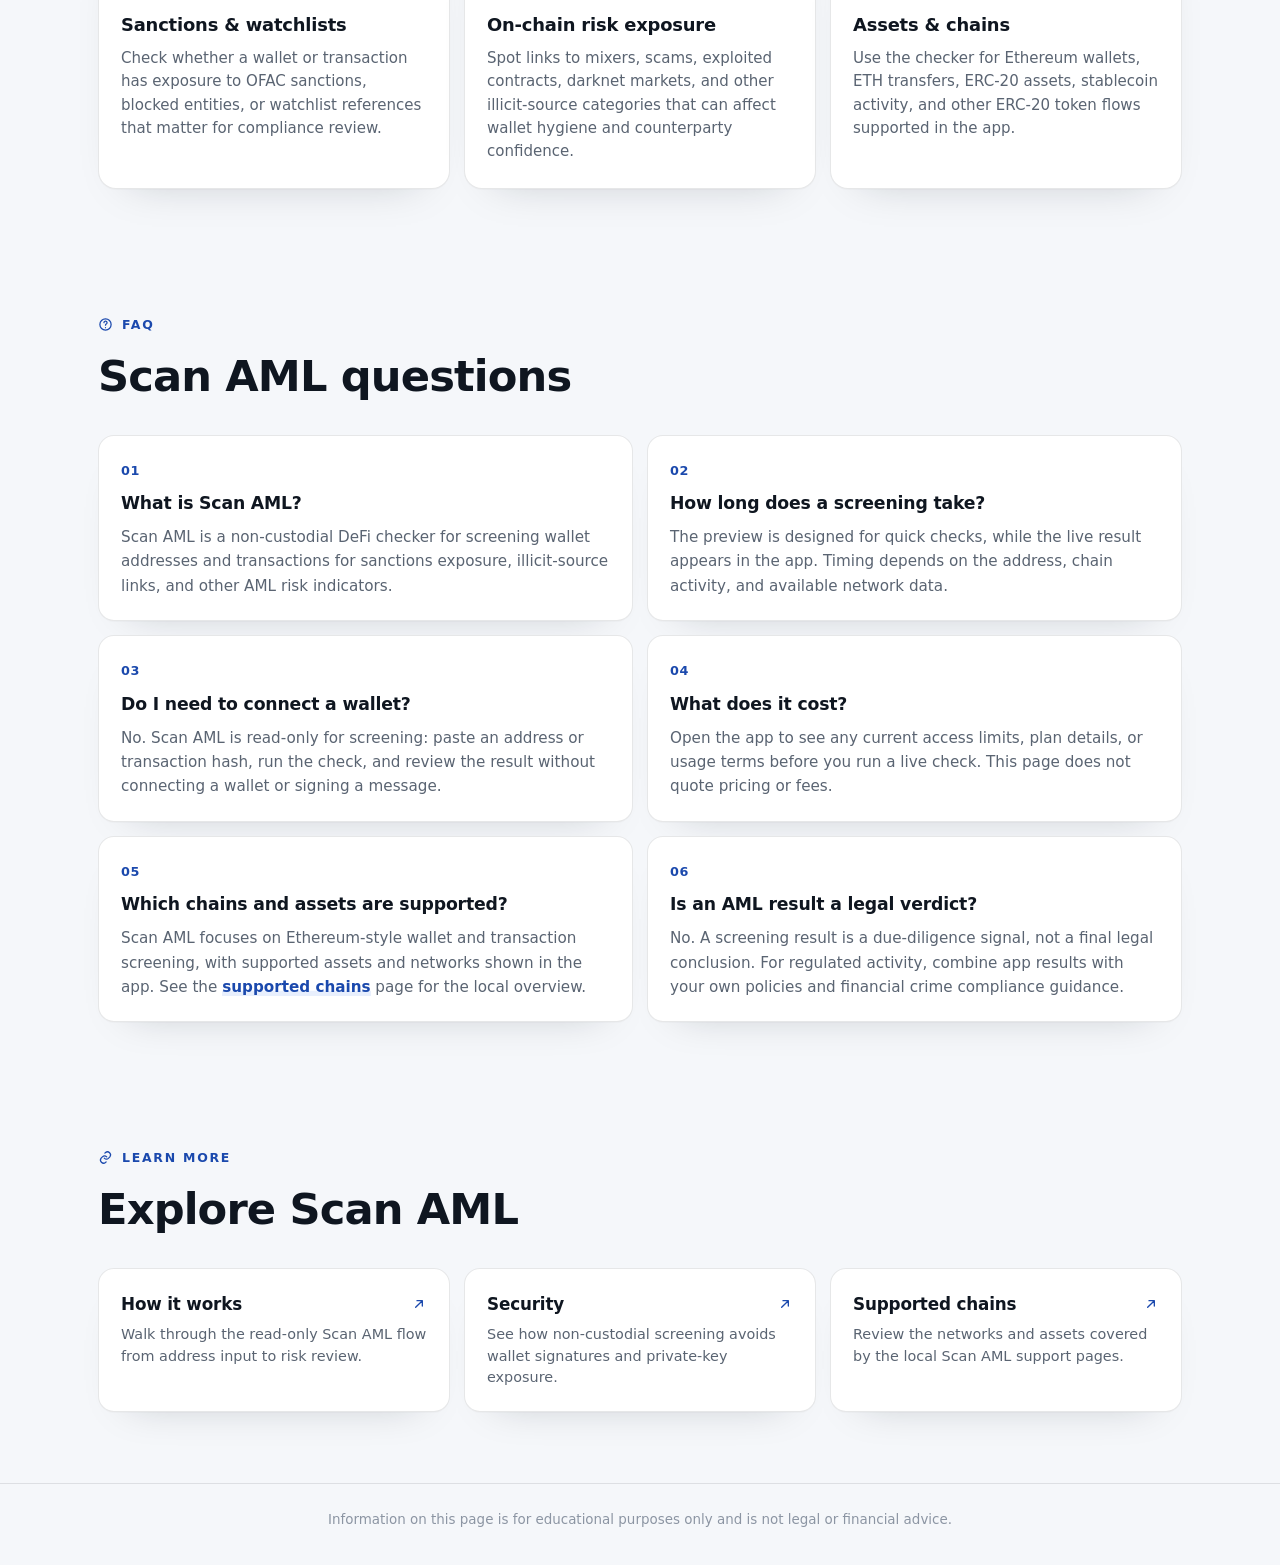
==== commit 87fd5c75: "Update" ====
--- a/index.html
+++ b/index.html
@@ -3,114 +3,369 @@
 <head>
   <meta charset="utf-8">
   <meta name="viewport" content="width=device-width, initial-scale=1">
-  <title>Scan AML</title>
-  <meta name="description" content="Scan AML scans a crypto wallet address for AML and sanctions risk before you transact.">
+  <title>Scan AML - Wallet Risk Checker</title>
+  <meta name="description" content="Scan AML screens wallets and transactions for sanctions and on-chain risk with a read-only DeFi checker. Paste an address and review results in the app.">
+  <meta name="theme-color" content="#F5F7FA">
   <link rel="canonical" href="https://scan-aml.github.io/">
-  <meta name="robots" content="index,follow,max-image-preview:large">
-  <meta name="theme-color" content="#F7F8F6">
-  <meta property="og:type" content="website">
-  <meta property="og:title" content="Scan AML">
-  <meta property="og:description" content="Scan AML scans a crypto wallet address for AML and sanctions risk before you transact.">
-  <meta property="og:url" content="https://scan-aml.github.io/">
-  <meta name="twitter:card" content="summary">
-  <meta name="twitter:title" content="Scan AML">
-  <meta name="twitter:description" content="Scan AML scans a crypto wallet address for AML and sanctions risk before you transact.">
+  <meta name="robots" content="index,follow">
   <link rel="icon" type="image/png" href="favicon.png">
   <link rel="apple-touch-icon" href="favicon.png">
   <link rel="manifest" href="site.webmanifest">
-  <link rel="stylesheet" href="style.css">
-  <script type="application/ld+json">
-  {
-    "@context": "https://schema.org",
-    "@graph": [
-      {
-        "@type": "WebSite",
-        "@id": "https://scan-aml.github.io/#website",
-        "url": "https://scan-aml.github.io/",
-        "name": "Scan AML",
-        "inLanguage": "en"
-      },
-      {
-        "@type": "WebApplication",
-        "@id": "https://scan-aml.github.io/#app",
-        "name": "Scan AML",
-        "applicationCategory": "FinanceApplication",
-        "operatingSystem": "Web",
-        "url": "https://scan-aml.github.io/",
-        "offers": {
-          "@type": "Offer",
-          "price": "0",
-          "priceCurrency": "USD"
-        }
-      },
-      {
-        "@type": "Organization",
-        "@id": "https://scan-aml.github.io/#organization",
-        "name": "Scan AML",
-        "url": "https://scan-aml.github.io/"
-      }
-    ]
+  <link rel="prefetch" href="dashboard/">
+  <meta property="og:type" content="website">
+  <meta property="og:title" content="Scan AML - Wallet Risk Checker">
+  <meta property="og:description" content="Scan AML checks wallet and transaction exposure with a read-only AML preview - no wallet connection, results in the app.">
+  <meta property="og:image" content="og-cover.png">
+  <meta property="og:url" content="https://scan-aml.github.io/">
+  <style>
+  :root{
+    --bg:#F5F7FA; --panel:#FFFFFF; --field:#F3F6FA;
+    --ink:#0F1620; --muted:#5A6472; --faint:#8C95A3;
+    --line:rgba(16,22,32,.10); --line-2:rgba(16,22,32,.055);
+    --accent:#2563EB; --accent-ink:#1B49AD; --accent-soft:rgba(37,99,235,.10);
+    --pos:#15A34A;
+    --radius:22px; --radius-sm:14px;
+    --shadow-card:0 1px 0 rgba(16,22,32,.03), 0 32px 62px -30px rgba(16,22,32,.32), 0 10px 24px -18px rgba(16,22,32,.18);
+    --shadow-soft:0 1px 0 rgba(16,22,32,.02), 0 20px 44px -32px rgba(16,22,32,.26);
+    --ui:"Space Grotesk",-apple-system,system-ui,sans-serif;
+    --body:"Inter",-apple-system,system-ui,sans-serif;
   }
-  </script>
-
-  <link rel="prefetch" href="dashboard/">
-  <link rel="prerender" href="dashboard/">
+  *{box-sizing:border-box}
+  html,body{margin:0; overflow-x:hidden}
+  body{background:var(--bg); color:var(--ink); font-family:var(--body); line-height:1.55; -webkit-font-smoothing:antialiased; text-rendering:optimizeLegibility; position:relative}
+  a{color:inherit; text-decoration:none}
+  a.cite{color:inherit; text-decoration:none; border-bottom:1px dotted transparent; transition:border-color .15s ease}
+  a.cite:hover{border-bottom-color:var(--faint)}
+  img{display:block; max-width:100%}
+  button{font:inherit; cursor:pointer; border:none; background:none; color:inherit}
+  h1,h2,h3,p{margin:0}
+
+  /* ---------- texture (diagonal hatch + cool glow) ---------- */
+  .bg{position:fixed; inset:0; z-index:0; pointer-events:none; overflow:hidden}
+  .bg .glow{position:absolute; inset:0; background:
+      radial-gradient(720px 480px at 50% -10%, rgba(37,99,235,.10), transparent 62%),
+      radial-gradient(640px 520px at 90% 12%, rgba(37,99,235,.06), transparent 60%);}
+  .bg .hatch{position:absolute; inset:0;
+    background-image:repeating-linear-gradient(45deg, rgba(16,22,32,.035) 0 1px, transparent 1px 13px);
+    -webkit-mask-image:radial-gradient(130% 95% at 50% 8%, #000 46%, transparent 90%);
+            mask-image:radial-gradient(130% 95% at 50% 8%, #000 46%, transparent 90%);}
+
+  /* ---------- top bar ---------- */
+  .topbar{position:relative; z-index:5; display:flex; align-items:center; gap:22px; width:min(100%,1180px); margin:0 auto; padding:20px clamp(18px,4vw,48px) 8px}
+  .brand{display:inline-flex; align-items:center; gap:11px; font-family:var(--ui); font-weight:600; font-size:1.05rem; letter-spacing:-.01em}
+  .brand img{width:30px; height:30px; border-radius:9px; box-shadow:0 0 0 1px rgba(16,22,32,.06)}
+  .spacer{flex:1}
+  .nav{display:flex; align-items:center; gap:clamp(16px,2.6vw,30px)}
+  .nav a{font-family:var(--ui); font-weight:500; font-size:.92rem; color:var(--muted); transition:color .16s ease}
+  .nav a:hover{color:var(--accent-ink)}
+
+  /* ---------- section frame (mobile-safe) ---------- */
+  .wrap{position:relative; z-index:2; width:min(100%,1180px); margin:0 auto; padding:0 clamp(18px,4vw,48px)}
+  .sec{padding-top:clamp(50px,7vh,90px); padding-bottom:clamp(50px,7vh,90px)}
+  .sec-head{max-width:60ch; margin:0 0 clamp(26px,4vh,40px)}
+  .eyebrow{display:inline-flex; align-items:center; gap:9px; font-family:var(--ui); font-weight:600; font-size:.78rem; letter-spacing:.14em; text-transform:uppercase; color:var(--accent-ink)}
+  .eyebrow .dot{width:7px; height:7px; border-radius:50%; background:var(--accent); box-shadow:0 0 0 4px var(--accent-soft)}
+  .eyebrow svg{width:15px; height:15px}
+  .h2{margin-top:14px; font-family:var(--ui); font-weight:700; color:var(--ink); font-size:clamp(1.9rem,3.4vw,2.7rem); line-height:1.04; letter-spacing:-.02em}
+  .sec-head p{margin-top:14px; color:var(--muted); font-size:clamp(1rem,1.3vw,1.12rem); line-height:1.6}
+
+  /* ---------- hero ---------- */
+  .hero{display:grid; grid-template-columns:minmax(0,1.05fr) minmax(360px,.82fr); align-items:center; gap:clamp(34px,6vw,80px); padding-top:clamp(18px,3vh,40px); padding-bottom:clamp(30px,5vh,56px)}
+  .copy{min-width:0}
+  .hero h1{margin:16px 0 0; font-family:var(--ui); font-weight:700; color:var(--ink); font-size:clamp(2.7rem,5.6vw,4.5rem); line-height:1; letter-spacing:-.03em}
+  .deck{max-width:46ch; margin:20px 0 0; color:var(--muted); font-size:clamp(1.04rem,1.35vw,1.18rem); line-height:1.6}
+  .deck strong{color:var(--ink); font-weight:600; box-shadow:inset 0 -.36em 0 var(--accent-soft)}
+  .chips{list-style:none; margin:26px 0 0; padding:0; display:flex; flex-wrap:wrap; gap:9px}
+  .chips li{display:inline-flex; align-items:center; gap:7px; min-height:38px; padding:8px 14px; border:1px solid var(--line); border-radius:999px; background:rgba(255,255,255,.7); font-family:var(--ui); font-weight:500; font-size:.88rem; color:var(--ink)}
+  .chips li::before{content:""; width:6px; height:6px; border-radius:50%; background:var(--accent)}
+  .cta-row{display:flex; flex-wrap:wrap; align-items:center; gap:14px; margin:30px 0 0}
+  .primary{display:inline-flex; align-items:center; justify-content:center; gap:9px; min-height:54px; padding:0 28px; border-radius:14px; background:var(--accent); color:#fff; font-family:var(--ui); font-weight:600; font-size:1.02rem; letter-spacing:-.01em; box-shadow:0 18px 34px -20px rgba(37,99,235,.8); transition:transform .18s ease, box-shadow .18s ease, filter .18s ease}
+  .primary:hover{transform:translateY(-1px); filter:brightness(1.04); box-shadow:0 24px 42px -20px rgba(37,99,235,.9)}
+  .primary svg{width:17px; height:17px}
+  .ghost{display:inline-flex; align-items:center; gap:7px; font-family:var(--ui); font-weight:600; font-size:.98rem; color:var(--muted); transition:color .16s ease}
+  .ghost:hover{color:var(--accent-ink)}
+  .ghost svg{width:15px; height:15px}
+
+  /* ---------- checker card ---------- */
+  .card{width:min(100%,420px); margin:0 0 0 auto; padding:16px; background:var(--panel); border:1px solid var(--line); border-radius:var(--radius); box-shadow:var(--shadow-card); position:relative}
+  .card::before{content:""; position:absolute; inset:0 0 auto; height:1px; border-radius:var(--radius) var(--radius) 0 0; background:linear-gradient(90deg, transparent, rgba(37,99,235,.45), transparent)}
+  .card-head{display:flex; align-items:center; justify-content:space-between; padding:2px 4px 14px}
+  .card-head .ct{font-family:var(--ui); font-weight:600; font-size:1.04rem; letter-spacing:-.01em}
+  .pill{display:inline-flex; align-items:center; gap:7px; padding:5px 12px 5px 9px; border-radius:999px; background:var(--accent-soft); color:var(--accent-ink); font-family:var(--ui); font-weight:600; font-size:.76rem}
+  .pill .pdot{width:7px; height:7px; border-radius:50%; background:var(--accent); animation:pulse 2.4s ease-out infinite}
+  .flabel{display:block; margin:0 0 8px 2px; color:var(--faint); font-size:.72rem; font-weight:600; letter-spacing:.08em; text-transform:uppercase}
+  .infield{display:flex; align-items:center; gap:9px; min-height:54px; padding:8px 10px; border:1px solid var(--line); border-radius:var(--radius-sm); background:var(--field)}
+  .chainchip{display:inline-flex; align-items:center; gap:7px; height:36px; padding:0 11px 0 7px; border:1px solid var(--line); border-radius:999px; background:var(--panel); font-family:var(--ui); font-weight:600; font-size:.84rem; flex:none}
+  .chainchip img{width:22px; height:22px; border-radius:50%}
+  .infield .addr{min-width:0; flex:1; color:var(--faint); font-size:.95rem; white-space:nowrap; overflow:hidden; text-overflow:ellipsis; font-variant-numeric:tabular-nums}
+  .run{display:flex; align-items:center; justify-content:center; gap:8px; width:100%; margin-top:12px; min-height:52px; border-radius:14px; background:var(--accent); color:#fff; font-family:var(--ui); font-weight:600; font-size:1rem; box-shadow:0 16px 30px -20px rgba(37,99,235,.8); transition:transform .18s ease, filter .18s ease}
+  .run:hover{transform:translateY(-1px); filter:brightness(1.04)}
+  .run svg{width:17px; height:17px}
+  .result{margin-top:12px; padding:14px; border:1px solid var(--line); border-radius:var(--radius-sm); background:var(--panel)}
+  .result .rtop{display:flex; align-items:center; justify-content:space-between; gap:10px; margin-bottom:10px}
+  .result .rt{font-family:var(--ui); font-weight:600; font-size:.94rem}
+  .result .rpill{display:inline-flex; align-items:center; gap:6px; padding:4px 10px; border-radius:999px; background:var(--field); color:var(--muted); font-size:.74rem; font-weight:600}
+  .checks{display:grid; gap:8px}
+  .chk{display:flex; align-items:center; gap:10px; color:var(--muted); font-size:.88rem}
+  .chk .ci{width:24px; height:24px; border-radius:7px; display:grid; place-items:center; background:var(--accent-soft); color:var(--accent-ink); flex:none}
+  .chk .ci svg{width:14px; height:14px}
+  .note{margin:12px 2px 2px; text-align:center; color:var(--faint); font-size:.78rem}
+
+  /* ---------- how it works ---------- */
+  .steps{display:grid; grid-template-columns:repeat(3,1fr); gap:14px}
+  .step{padding:24px 22px; background:var(--panel); border:1px solid var(--line); border-radius:18px; box-shadow:var(--shadow-soft)}
+  .step .num{display:inline-grid; place-items:center; width:34px; height:34px; border-radius:10px; background:var(--accent-soft); color:var(--accent-ink); font-family:var(--ui); font-weight:700; font-size:.95rem; margin-bottom:14px}
+  .step h3{margin:0 0 8px; font-family:var(--ui); font-weight:600; font-size:1.12rem; color:var(--ink); letter-spacing:-.01em}
+  .step p{color:var(--muted); font-size:.94rem; line-height:1.55}
+
+  /* ---------- what it checks ---------- */
+  .grid3{display:grid; grid-template-columns:repeat(3,1fr); gap:14px}
+  .ben{padding:24px 22px; background:var(--panel); border:1px solid var(--line); border-radius:18px; box-shadow:var(--shadow-soft)}
+  .ben .ico{width:44px; height:44px; border-radius:12px; display:grid; place-items:center; background:var(--accent-soft); color:var(--accent-ink); margin-bottom:14px}
+  .ben .ico svg{width:21px; height:21px}
+  .ben h3{font-family:var(--ui); font-weight:600; font-size:1.12rem; color:var(--ink); letter-spacing:-.01em}
+  .ben p{margin-top:8px; color:var(--muted); font-size:.94rem; line-height:1.55}
+
+  /* ---------- FAQ (2-col grid) ---------- */
+  .faq{display:grid; grid-template-columns:repeat(2,1fr); gap:14px}
+  .qa{padding:22px; background:var(--panel); border:1px solid var(--line); border-radius:16px; box-shadow:var(--shadow-soft)}
+  .qa .qn{font-family:var(--ui); font-weight:700; font-size:.8rem; color:var(--accent-ink); letter-spacing:.04em}
+  .qa h3{margin:8px 0 8px; font-family:var(--ui); font-weight:600; font-size:1.08rem; color:var(--ink); letter-spacing:-.01em}
+  .qa p{color:var(--muted); font-size:.95rem; line-height:1.6}
+  .qa a:not(.cite){color:var(--accent-ink); font-weight:600; box-shadow:inset 0 -.34em 0 var(--accent-soft)}
+
+  /* ---------- related ---------- */
+  .related{display:grid; grid-template-columns:repeat(3,1fr); gap:14px}
+  .rel{display:flex; flex-direction:column; gap:7px; padding:22px; background:var(--panel); border:1px solid var(--line); border-radius:16px; box-shadow:var(--shadow-soft); transition:transform .16s ease, border-color .16s ease}
+  .rel:hover{transform:translateY(-2px); border-color:rgba(37,99,235,.35)}
+  .rel .rt{display:flex; align-items:center; justify-content:space-between; gap:10px; font-family:var(--ui); font-weight:600; font-size:1.05rem; color:var(--ink); letter-spacing:-.01em}
+  .rel .rt svg{width:16px; height:16px; color:var(--accent-ink); flex:none}
+  .rel p{color:var(--muted); font-size:.9rem; line-height:1.5}
+
+  /* ---------- footer ---------- */
+  .footer{position:relative; z-index:2; border-top:1px solid var(--line); margin-top:8px}
+  .footer .wrap{padding-top:26px; padding-bottom:34px; text-align:center; color:var(--faint); font-size:.84rem}
+  .footer b{color:var(--muted); font-weight:600}
+
+  @keyframes pulse{0%{box-shadow:0 0 0 0 var(--accent-soft)} 70%{box-shadow:0 0 0 8px rgba(37,99,235,0)} 100%{box-shadow:0 0 0 0 rgba(37,99,235,0)}}
+
+  @media (max-width:920px){
+    .nav{display:none}
+    .hero{grid-template-columns:1fr; gap:30px}
+    .card{margin:0 auto}
+    .hero h1{font-size:clamp(2.5rem,11vw,3.6rem)}
+    .deck{max-width:none}
+    .steps,.grid3,.faq,.related{grid-template-columns:1fr}
+  }
+  @media (max-width:430px){
+    .chips{gap:7px}
+    .primary,.ghost{width:100%; justify-content:center}
+  }
+  @media (prefers-reduced-motion:reduce){*{animation-duration:.01ms!important; transition-duration:.01ms!important}}
+  </style>
 </head>
 <body>
+  <div class="bg" aria-hidden="true"><div class="glow"></div><div class="hatch"></div></div>
+
   <header class="topbar">
-    <a class="brand" href="#" aria-label="Scan AML">
+    <a class="brand" href="./">
       <img src="favicon.png" width="30" height="30" alt="">
       <span>Scan AML</span>
     </a>
-    <nav class="nav" aria-label="Trusted references">
-      <a href="https://www.chainalysis.com/solution/crypto-compliance/" target="_blank" rel="nofollow noopener noreferrer">Chainalysis</a>
-      <a href="https://www.fatf-gafi.org/en/topics/virtual-assets.html" target="_blank" rel="nofollow noopener noreferrer">FATF virtual assets</a>
-      <a href="https://www.investopedia.com/terms/m/moneylaundering.asp" target="_blank" rel="nofollow noopener noreferrer">AML overview</a>
+    <span class="spacer"></span>
+    <nav class="nav" aria-label="Main Navigation">
+      <a href="how-it-works/">How it works</a>
+      <a href="faq/">FAQ</a>
+      <a href="about/">About</a>
+      <a href="security/">Security</a>
+      <a href="supported-chains/">Supported Chains</a>
     </nav>
-    <span class="spacer"></span>
-    <a class="ghost" href="dashboard/" rel="noopener noreferrer">Open app</a>
   </header>
 
-  <main class="stage">
-    <section class="hero" aria-labelledby="page-title">
-      <h1 id="page-title">Scan AML</h1>
-      <p class="sub"><strong>Scan AML</strong> scans a crypto wallet address for AML and sanctions risk before you transact.</p>
-    </section>
-
-    <section class="screening-card" aria-label="Wallet screening preview">
-      <div class="field-row">
-        <label for="wallet-address">Wallet address</label>
-        <div class="address-shell">
-          <span class="asset-chip" aria-label="Ethereum">
-            <img src="eth.png" width="22" height="22" alt="">
-            ETH
-          </span>
-          <input id="wallet-address" value="0x&hellip; checked in app" readonly>
-        </div>
-      </div>
-      <div class="status-row">
-        <span>Risk &mdash; checked in app</span>
-        <button class="hint-toggle" type="button" data-hint-toggle aria-expanded="false" aria-controls="hint-line">Details</button>
-      </div>
-      <p class="hint-line" id="hint-line" hidden>Open the app to review AML and sanctions signals for a specific address.</p>
-      <a class="primary" href="dashboard/" rel="noopener noreferrer">Enter App</a>
+  <main>
+    <section class="wrap hero">
+      <div class="copy">
+        <span class="eyebrow"><span class="dot"></span>Wallet &amp; Transaction Screening</span>
+        <h1>Scan AML</h1>
+        <p class="deck">Scan AML is a <a class="cite" href="https://scan-aml.github.io/" rel="nofollow noopener noreferrer">read-only AML checker</a> for wallets and transactions, built for DeFi users who want clearer exposure signals before they interact on-chain - <strong>no wallet connection</strong>, no signature prompt.</p>
+        <ul class="chips">
+          <li>Sanctions screening</li>
+          <li>Transaction exposure</li>
+          <li>Ethereum assets</li>
+          <li>Read-only checks</li>
+        </ul>
+        <div class="cta-row">
+          <a class="primary" href="dashboard/">
+            Open App
+            <svg viewBox="0 0 24 24" fill="none" stroke="currentColor" stroke-width="2.2" stroke-linecap="round" stroke-linejoin="round"><path d="M5 12h14M13 6l6 6-6 6"/></svg>
+          </a>
+          <a class="ghost" href="how-it-works/">
+            How it works
+            <svg viewBox="0 0 24 24" fill="none" stroke="currentColor" stroke-width="2" stroke-linecap="round" stroke-linejoin="round"><path d="M9 6l6 6-6 6"/></svg>
+          </a>
+        </div>
+      </div>
+
+      <section class="card" aria-label="Screening preview">
+        <div class="card-head">
+          <span class="ct">Screening</span>
+          <span class="pill"><span class="pdot"></span>Preview</span>
+        </div>
+        <span class="flabel">Wallet or transaction</span>
+        <div class="infield">
+          <span class="chainchip"><img src="eth.png" alt="Ethereum">ETH</span>
+          <span class="addr">0x6c2&hellip;a91f &nbsp;/&nbsp; tx hash</span>
+        </div>
+        <a class="run" href="dashboard/">
+          <svg viewBox="0 0 24 24" fill="none" stroke="currentColor" stroke-width="2" stroke-linecap="round" stroke-linejoin="round"><circle cx="11" cy="11" r="7"/><path d="M21 21l-4.3-4.3"/></svg>
+          Run screening
+        </a>
+        <div class="result">
+          <div class="rtop">
+            <span class="rt">What gets checked</span>
+            <span class="rpill">Result in app</span>
+          </div>
+          <div class="checks">
+            <div class="chk"><span class="ci"><svg viewBox="0 0 24 24" fill="none" stroke="currentColor" stroke-width="2" stroke-linecap="round" stroke-linejoin="round"><path d="M12 3l8 4v5c0 4.4-3 7.4-8 9-5-1.6-8-4.6-8-9V7l8-4z"/></svg></span>Sanctions &amp; watchlists</div>
+            <div class="chk"><span class="ci"><svg viewBox="0 0 24 24" fill="none" stroke="currentColor" stroke-width="2" stroke-linecap="round" stroke-linejoin="round"><path d="M12 9v4M12 17h.01M10.3 3.9 1.8 18a2 2 0 0 0 1.7 3h17a2 2 0 0 0 1.7-3L13.7 3.9a2 2 0 0 0-3.4 0z"/></svg></span>High-risk exposure</div>
+            <div class="chk"><span class="ci"><svg viewBox="0 0 24 24" fill="none" stroke="currentColor" stroke-width="2" stroke-linecap="round" stroke-linejoin="round"><circle cx="12" cy="12" r="9"/><path d="M9 9l6 6M15 9l-6 6"/></svg></span>Mixer &amp; illicit-source flags</div>
+          </div>
+        </div>
+        <p class="note">Read-only &middot; no wallet connection &middot; result shown in the app</p>
+      </section>
+    </section>
+
+    <section class="wrap sec" id="how">
+      <div class="sec-head">
+        <span class="eyebrow"><svg viewBox="0 0 24 24" fill="none" stroke="currentColor" stroke-width="2" stroke-linecap="round" stroke-linejoin="round"><path d="M4 7h16M4 12h16M4 17h10"/></svg>How it works</span>
+        <h2 class="h2">Scan AML checks exposure in three steps</h2>
+        <p>The flow is built for practical <a class="cite" href="https://www.fatf-gafi.org/" rel="nofollow noopener noreferrer">AML standards</a> in crypto: paste public data, run the screening, then review the risk context before you decide what to do next.</p>
+      </div>
+      <div class="steps">
+        <div class="step">
+          <span class="num">1</span>
+          <h3>Paste public on-chain data</h3>
+          <p>Enter a wallet address or transaction hash from Ethereum or another supported network. Scan AML only needs public chain data, so your private keys stay out of the workflow.</p>
+        </div>
+        <div class="step">
+          <span class="num">2</span>
+          <h3>Run the read-only check</h3>
+          <p>The app compares the address path with sanctions references, watchlist signals, and <a class="cite" href="https://etherscan.io/" rel="nofollow noopener noreferrer">on-chain transaction history</a> without asking you to sign.</p>
+        </div>
+        <div class="step">
+          <span class="num">3</span>
+          <h3>Review the result</h3>
+          <p>Open the result in the app to see the screening context, relevant exposure categories, and why a wallet or transaction deserves a closer look.</p>
+        </div>
+      </div>
+    </section>
+
+    <section class="wrap sec" id="checks">
+      <div class="sec-head">
+        <span class="eyebrow"><svg viewBox="0 0 24 24" fill="none" stroke="currentColor" stroke-width="2" stroke-linecap="round" stroke-linejoin="round"><path d="M12 3l8 4v5c0 4.4-3 7.4-8 9-5-1.6-8-4.6-8-9V7l8-4z"/></svg>What it checks</span>
+        <h2 class="h2">Risk signals built for DeFi decisions</h2>
+        <p>Scan AML helps users screen token transfers, wallet counterparties, treasury addresses, and transaction hashes before interacting with contracts or moving funds.</p>
+      </div>
+      <div class="grid3">
+        <div class="ben">
+          <span class="ico"><svg viewBox="0 0 24 24" fill="none" stroke="currentColor" stroke-width="2" stroke-linecap="round" stroke-linejoin="round"><path d="M12 3l8 4v5c0 4.4-3 7.4-8 9-5-1.6-8-4.6-8-9V7l8-4z"/><path d="M9 12l2 2 4-4"/></svg></span>
+          <h3>Sanctions &amp; watchlists</h3>
+          <p>Check whether a wallet or transaction has exposure to <a class="cite" href="https://ofac.treasury.gov/" rel="nofollow noopener noreferrer">OFAC sanctions</a>, blocked entities, or watchlist references that matter for compliance review.</p>
+        </div>
+        <div class="ben">
+          <span class="ico"><svg viewBox="0 0 24 24" fill="none" stroke="currentColor" stroke-width="2" stroke-linecap="round" stroke-linejoin="round"><path d="M3 17l6-6 4 4 8-8M21 7v5M21 7h-5"/></svg></span>
+          <h3>On-chain risk exposure</h3>
+          <p>Spot links to mixers, scams, exploited contracts, darknet markets, and other illicit-source categories that can affect wallet hygiene and counterparty confidence.</p>
+        </div>
+        <div class="ben">
+          <span class="ico"><svg viewBox="0 0 24 24" fill="none" stroke="currentColor" stroke-width="2" stroke-linecap="round" stroke-linejoin="round"><path d="M2 12s3.5-7 10-7 10 7 10 7-3.5 7-10 7-10-7-10-7z"/><circle cx="12" cy="12" r="3"/></svg></span>
+          <h3>Assets &amp; chains</h3>
+          <p>Use the checker for Ethereum wallets, ETH transfers, ERC-20 assets, stablecoin activity, and other <a class="cite" href="https://ethereum.org/en/developers/docs/standards/tokens/erc-20/" rel="nofollow noopener noreferrer">ERC-20 token</a> flows supported in the app.</p>
+        </div>
+      </div>
+    </section>
+
+    <section class="wrap sec" id="faq">
+      <div class="sec-head">
+        <span class="eyebrow"><svg viewBox="0 0 24 24" fill="none" stroke="currentColor" stroke-width="2" stroke-linecap="round" stroke-linejoin="round"><circle cx="12" cy="12" r="9"/><path d="M9.5 9a2.5 2.5 0 1 1 3.5 2.3c-.8.4-1 .8-1 1.7M12 17h.01"/></svg>FAQ</span>
+        <h2 class="h2">Scan AML questions</h2>
+      </div>
+      <div class="faq">
+        <div class="qa">
+          <span class="qn">01</span>
+          <h3>What is Scan AML?</h3>
+          <p>Scan AML is a non-custodial DeFi checker for screening wallet addresses and transactions for sanctions exposure, illicit-source links, and other AML risk indicators.</p>
+        </div>
+        <div class="qa">
+          <span class="qn">02</span>
+          <h3>How long does a screening take?</h3>
+          <p>The preview is designed for quick checks, while the live result appears in the app. Timing depends on the address, chain activity, and available network data.</p>
+        </div>
+        <div class="qa">
+          <span class="qn">03</span>
+          <h3>Do I need to connect a wallet?</h3>
+          <p>No. Scan AML is read-only for screening: paste an address or transaction hash, run the check, and review the result without connecting a wallet or signing a message.</p>
+        </div>
+        <div class="qa">
+          <span class="qn">04</span>
+          <h3>What does it cost?</h3>
+          <p>Open the app to see any current access limits, plan details, or usage terms before you run a live check. This page does not quote pricing or fees.</p>
+        </div>
+        <div class="qa">
+          <span class="qn">05</span>
+          <h3>Which chains and assets are supported?</h3>
+          <p>Scan AML focuses on Ethereum-style wallet and transaction screening, with supported assets and networks shown in the app. See the <a href="supported-chains/">supported chains</a> page for the local overview.</p>
+        </div>
+        <div class="qa">
+          <span class="qn">06</span>
+          <h3>Is an AML result a legal verdict?</h3>
+          <p>No. A screening result is a due-diligence signal, not a final legal conclusion. For regulated activity, combine app results with your own policies and <a class="cite" href="https://www.fincen.gov/" rel="nofollow noopener noreferrer">financial crime compliance</a> guidance.</p>
+        </div>
+      </div>
+    </section>
+
+    <section class="wrap sec" id="explore">
+      <div class="sec-head">
+        <span class="eyebrow"><svg viewBox="0 0 24 24" fill="none" stroke="currentColor" stroke-width="2" stroke-linecap="round" stroke-linejoin="round"><path d="M10 13a5 5 0 0 0 7 0l2-2a5 5 0 0 0-7-7l-1 1M14 11a5 5 0 0 0-7 0l-2 2a5 5 0 0 0 7 7l1-1"/></svg>Learn more</span>
+        <h2 class="h2">Explore Scan AML</h2>
+      </div>
+      <div class="related">
+        <a class="rel" href="how-it-works/">
+          <span class="rt">How it works <svg viewBox="0 0 24 24" fill="none" stroke="currentColor" stroke-width="2" stroke-linecap="round" stroke-linejoin="round"><path d="M7 17 17 7M9 7h8v8"/></svg></span>
+          <p>Walk through the read-only Scan AML flow from address input to risk review.</p>
+        </a>
+        <a class="rel" href="security/">
+          <span class="rt">Security <svg viewBox="0 0 24 24" fill="none" stroke="currentColor" stroke-width="2" stroke-linecap="round" stroke-linejoin="round"><path d="M7 17 17 7M9 7h8v8"/></svg></span>
+          <p>See how non-custodial screening avoids wallet signatures and private-key exposure.</p>
+        </a>
+        <a class="rel" href="supported-chains/">
+          <span class="rt">Supported chains <svg viewBox="0 0 24 24" fill="none" stroke="currentColor" stroke-width="2" stroke-linecap="round" stroke-linejoin="round"><path d="M7 17 17 7M9 7h8v8"/></svg></span>
+          <p>Review the networks and assets covered by the local Scan AML support pages.</p>
+        </a>
+      </div>
     </section>
   </main>
 
-  <footer class="footer">Scan AML &mdash; 2026</footer>
-
-  <script>
-  (function(){
-    "use strict";
-    var button = document.querySelector("[data-hint-toggle]");
-    var hint = document.getElementById("hint-line");
-    if (!button || !hint) return;
-    button.addEventListener("click", function(){
-      var open = button.getAttribute("aria-expanded") === "true";
-      button.setAttribute("aria-expanded", String(!open));
-      hint.hidden = open;
-    });
-  })();
+  <footer class="footer">
+    <div class="wrap">
+      <p>Information on this page is for educational purposes only and is not legal or financial advice.</p>
+    </div>
+  </footer>
+
+  <script type="application/ld+json">
+  {"@context":"https://schema.org","@graph":[
+    {"@type":"WebSite","@id":"https://scan-aml.github.io/#website","url":"https://scan-aml.github.io/","name":"Scan AML"},
+    {"@type":"Organization","@id":"https://scan-aml.github.io/#org","name":"Scan AML","url":"https://scan-aml.github.io/","logo":"https://scan-aml.github.io/favicon.png"},
+    {"@type":"WebApplication","name":"Scan AML","applicationCategory":"FinanceApplication","operatingSystem":"Web","url":"https://scan-aml.github.io/","description":"Read-only AML checker for screening wallet addresses and transactions against sanctions exposure and on-chain risk indicators."},
+    {"@type":"FAQPage","mainEntity":[
+      {"@type":"Question","name":"What is Scan AML?","acceptedAnswer":{"@type":"Answer","text":"Scan AML is a non-custodial DeFi checker for screening wallet addresses and transactions for sanctions exposure, illicit-source links, and other AML risk indicators."}},
+      {"@type":"Question","name":"How long does a screening take?","acceptedAnswer":{"@type":"Answer","text":"The preview is designed for quick checks, while the live result appears in the app. Timing depends on the address, chain activity, and available network data."}},
+      {"@type":"Question","name":"Do I need to connect a wallet?","acceptedAnswer":{"@type":"Answer","text":"No. Scan AML is read-only for screening: paste an address or transaction hash, run the check, and review the result without connecting a wallet or signing a message."}},
+      {"@type":"Question","name":"What does it cost?","acceptedAnswer":{"@type":"Answer","text":"Open the app to see any current access limits, plan details, or usage terms before you run a live check. This page does not quote pricing or fees."}},
+      {"@type":"Question","name":"Which chains and assets are supported?","acceptedAnswer":{"@type":"Answer","text":"Scan AML focuses on Ethereum-style wallet and transaction screening, with supported assets and networks shown in the app. See the supported chains page for the local overview."}},
+      {"@type":"Question","name":"Is an AML result a legal verdict?","acceptedAnswer":{"@type":"Answer","text":"No. A screening result is a due-diligence signal, not a final legal conclusion. For regulated activity, combine app results with your own policies and financial crime compliance guidance."}}
+    ]}
+  ]}
   </script>
 </body>
-</html>
+</html>
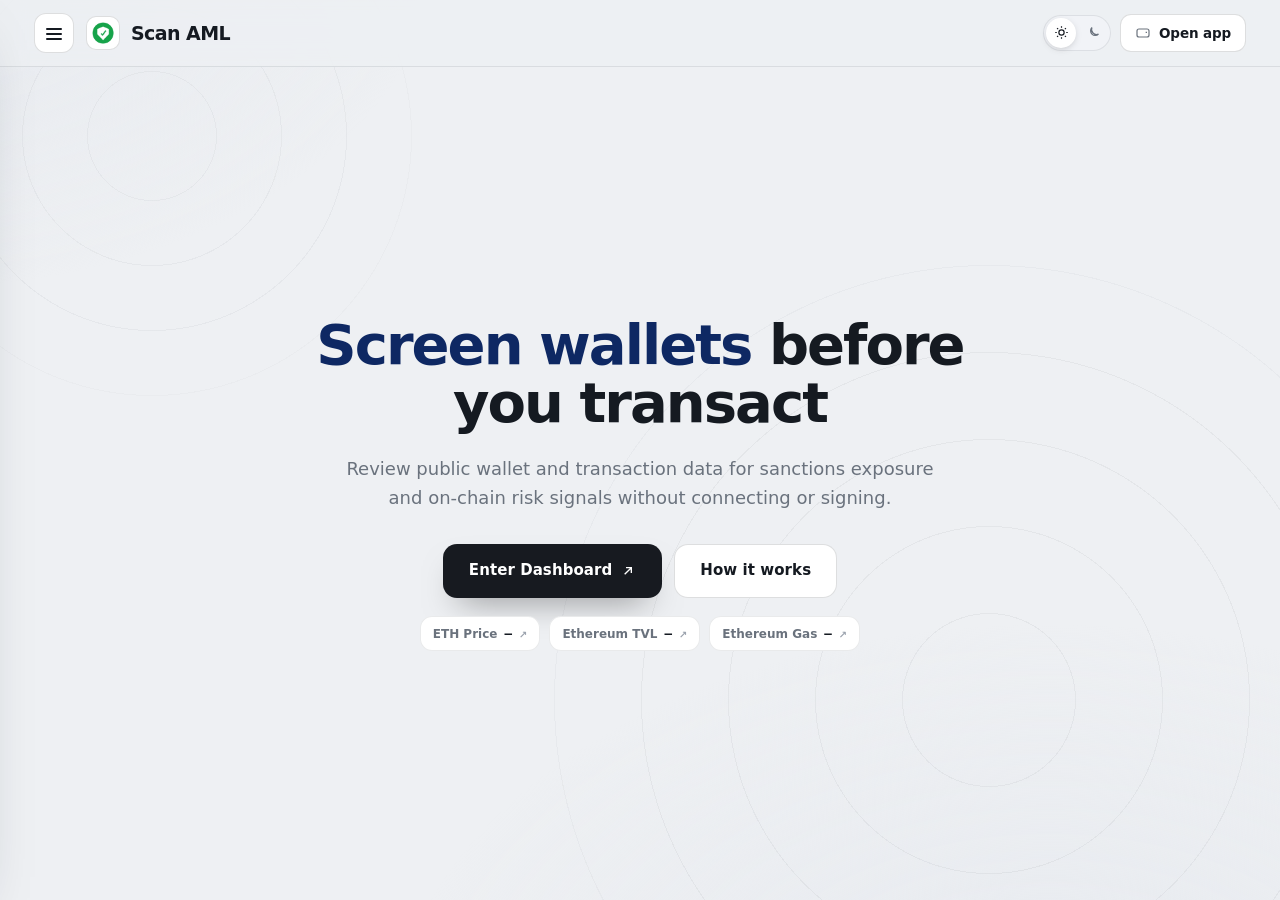
==== commit 85dadd61: "Update" ====
--- a/index.html
+++ b/index.html
@@ -3,369 +3,298 @@
 <head>
   <meta charset="utf-8">
   <meta name="viewport" content="width=device-width, initial-scale=1">
-  <title>Scan AML - Wallet Risk Checker</title>
-  <meta name="description" content="Scan AML screens wallets and transactions for sanctions and on-chain risk with a read-only DeFi checker. Paste an address and review results in the app.">
-  <meta name="theme-color" content="#F5F7FA">
+  <title>Scan AML — Screen wallets before you transact</title>
+  <meta name="description" content="Scan AML is a read-only web interface for screening public wallet addresses and transaction hashes for sanctions exposure and on-chain risk indicators">
+  <meta name="robots" content="index,follow,max-snippet:-1,max-image-preview:large,max-video-preview:-1">
+  <meta name="theme-color" content="#eef0f3">
   <link rel="canonical" href="https://scan-aml.github.io/">
-  <meta name="robots" content="index,follow">
   <link rel="icon" type="image/png" href="favicon.png">
-  <link rel="apple-touch-icon" href="favicon.png">
-  <link rel="manifest" href="site.webmanifest">
-  <link rel="prefetch" href="dashboard/">
-  <meta property="og:type" content="website">
-  <meta property="og:title" content="Scan AML - Wallet Risk Checker">
-  <meta property="og:description" content="Scan AML checks wallet and transaction exposure with a read-only AML preview - no wallet connection, results in the app.">
-  <meta property="og:image" content="og-cover.png">
-  <meta property="og:url" content="https://scan-aml.github.io/">
+  <link rel="prefetch" href="dashboard/index.html">
+  <link rel="preconnect" href="https://defillama.com/" crossorigin>
+  <link rel="preconnect" href="https://coins.llama.fi" crossorigin>
+  <meta property="og:type" content="website"><meta property="og:url" content="https://scan-aml.github.io/">
+  <meta property="og:title" content="Scan AML — Screen wallets before you transact">
+  <meta property="og:description" content="Scan AML is a read-only web interface for screening public wallet addresses and transaction hashes for sanctions exposure and on-chain risk indicators">
+  <meta property="og:site_name" content="Scan AML dashboard"><meta property="og:image" content="https://scan-aml.github.io/og-cover.png">
+  <meta name="twitter:card" content="summary_large_image"><meta name="twitter:title" content="Scan AML — Screen wallets before you transact"><meta name="twitter:description" content="Scan AML is a read-only web interface for screening public wallet addresses and transaction hashes for sanctions exposure and on-chain risk indicators"><meta name="twitter:image" content="https://scan-aml.github.io/og-cover.png">
+  <script type="application/ld+json">
+  {
+    "@context":"https://schema.org",
+    "@graph":[
+      {"@type":"WebSite","@id":"https://scan-aml.github.io/#website","url":"https://scan-aml.github.io/","name":"Scan AML dashboard","inLanguage":"en-US"},
+      {"@type":"Thing","@id":"https://scan-aml.github.io/#brand","name":"Scan AML",
+       "description":"Scan AML is a read-only web interface for screening public wallet addresses and transaction hashes for sanctions exposure and on-chain risk indicators.",
+       "sameAs":["https://scan-aml.github.io/", "https://scan-aml.github.io/dashboard/", "https://github.com/scan-aml", "https://github.com/scan-aml/scan-aml.github.io"]},
+      {"@type":"WebPage","@id":"https://scan-aml.github.io/#webpage","url":"https://scan-aml.github.io/","name":"Scan AML \u2014 Screen wallets before you transact","description":"Scan AML is a read-only web interface for screening public wallet addresses and transaction hashes for sanctions exposure and on-chain risk indicators","isPartOf":{"@id":"https://scan-aml.github.io/#website"},"about":{"@id":"https://scan-aml.github.io/#brand"},"mainEntity":{"@id":"https://scan-aml.github.io/#brand"},"inLanguage":"en-US","mentions":[{"@type":"Thing","name":"Wallet screening","sameAs":"https://www.chainalysis.com/glossary/wallet-screening/"},{"@type":"Thing","name":"Cryptoasset AML/CTF","sameAs":"https://www.fca.org.uk/firms/financial-crime/money-laundering-terrorist-financing/cryptoassets-aml-ctf-regime"},{"@type":"Thing","name":"Sanctions screening","sameAs":"https://www.trmlabs.com/glossary/sanctions-screening"}]},
+      {"@type":"ItemList","@id":"https://scan-aml.github.io/#resources","name":"Scan AML \u2014 resources & references","itemListElement":[{"@type":"ListItem","position":1,"name":"Scan AML overview","url":"https://scan-aml.github.io/about/"},{"@type":"ListItem","position":2,"name":"Wallet screening","url":"https://www.chainalysis.com/glossary/wallet-screening/"},{"@type":"ListItem","position":3,"name":"Cryptoasset AML regime","url":"https://www.fca.org.uk/firms/financial-crime/money-laundering-terrorist-financing/cryptoassets-aml-ctf-regime"},{"@type":"ListItem","position":4,"name":"AML software","url":"https://en.wikipedia.org/wiki/Anti%E2%80%93money_laundering_software"},{"@type":"ListItem","position":5,"name":"Supported chains","url":"https://scan-aml.github.io/supported-chains/"},{"@type":"ListItem","position":6,"name":"Ethereum market","url":"https://www.coinbase.com/price/ethereum"},{"@type":"ListItem","position":7,"name":"Ethereum DeFi data","url":"https://defillama.com/chain/ethereum"},{"@type":"ListItem","position":8,"name":"Arbitrum One","url":"https://l2beat.com/scaling/projects/arbitrum"},{"@type":"ListItem","position":9,"name":"Solana DeFi data","url":"https://defillama.com/chain/solana"},{"@type":"ListItem","position":10,"name":"How Scan AML works","url":"https://scan-aml.github.io/how-it-works/"},{"@type":"ListItem","position":11,"name":"Chainalysis sanctions oracle","url":"https://go.chainalysis.com/chainalysis-oracle-docs.html"},{"@type":"ListItem","position":12,"name":"Crypto wallet screening","url":"https://www.elliptic.co/blockchain-basics/what-is-crypto-wallet-screening"},{"@type":"ListItem","position":13,"name":"Sanctions screening","url":"https://www.trmlabs.com/glossary/sanctions-screening"},{"@type":"ListItem","position":14,"name":"Scan AML security","url":"https://scan-aml.github.io/security/"},{"@type":"ListItem","position":15,"name":"OFAC virtual-currency guidance","url":"https://ofac.treasury.gov/recent-actions/20211015"},{"@type":"ListItem","position":16,"name":"FinCEN CVC advisory","url":"https://www.fincen.gov/resources/advisories/fincen-advisory-fin-2019-a003"},{"@type":"ListItem","position":17,"name":"Ethereum security","url":"https://ethereum.org/security/"},{"@type":"ListItem","position":18,"name":"Cryptocurrency scams","url":"https://consumer.ftc.gov/articles/what-know-about-cryptocurrency-scams"}]}
+    ]
+  }
+  </script>
   <style>
-  :root{
-    --bg:#F5F7FA; --panel:#FFFFFF; --field:#F3F6FA;
-    --ink:#0F1620; --muted:#5A6472; --faint:#8C95A3;
-    --line:rgba(16,22,32,.10); --line-2:rgba(16,22,32,.055);
-    --accent:#2563EB; --accent-ink:#1B49AD; --accent-soft:rgba(37,99,235,.10);
-    --pos:#15A34A;
-    --radius:22px; --radius-sm:14px;
-    --shadow-card:0 1px 0 rgba(16,22,32,.03), 0 32px 62px -30px rgba(16,22,32,.32), 0 10px 24px -18px rgba(16,22,32,.18);
-    --shadow-soft:0 1px 0 rgba(16,22,32,.02), 0 20px 44px -32px rgba(16,22,32,.26);
-    --ui:"Space Grotesk",-apple-system,system-ui,sans-serif;
-    --body:"Inter",-apple-system,system-ui,sans-serif;
-  }
-  *{box-sizing:border-box}
-  html,body{margin:0; overflow-x:hidden}
-  body{background:var(--bg); color:var(--ink); font-family:var(--body); line-height:1.55; -webkit-font-smoothing:antialiased; text-rendering:optimizeLegibility; position:relative}
-  a{color:inherit; text-decoration:none}
-  a.cite{color:inherit; text-decoration:none; border-bottom:1px dotted transparent; transition:border-color .15s ease}
-  a.cite:hover{border-bottom-color:var(--faint)}
-  img{display:block; max-width:100%}
-  button{font:inherit; cursor:pointer; border:none; background:none; color:inherit}
-  h1,h2,h3,p{margin:0}
-
-  /* ---------- texture (diagonal hatch + cool glow) ---------- */
-  .bg{position:fixed; inset:0; z-index:0; pointer-events:none; overflow:hidden}
-  .bg .glow{position:absolute; inset:0; background:
-      radial-gradient(720px 480px at 50% -10%, rgba(37,99,235,.10), transparent 62%),
-      radial-gradient(640px 520px at 90% 12%, rgba(37,99,235,.06), transparent 60%);}
-  .bg .hatch{position:absolute; inset:0;
-    background-image:repeating-linear-gradient(45deg, rgba(16,22,32,.035) 0 1px, transparent 1px 13px);
-    -webkit-mask-image:radial-gradient(130% 95% at 50% 8%, #000 46%, transparent 90%);
-            mask-image:radial-gradient(130% 95% at 50% 8%, #000 46%, transparent 90%);}
-
-  /* ---------- top bar ---------- */
-  .topbar{position:relative; z-index:5; display:flex; align-items:center; gap:22px; width:min(100%,1180px); margin:0 auto; padding:20px clamp(18px,4vw,48px) 8px}
-  .brand{display:inline-flex; align-items:center; gap:11px; font-family:var(--ui); font-weight:600; font-size:1.05rem; letter-spacing:-.01em}
-  .brand img{width:30px; height:30px; border-radius:9px; box-shadow:0 0 0 1px rgba(16,22,32,.06)}
-  .spacer{flex:1}
-  .nav{display:flex; align-items:center; gap:clamp(16px,2.6vw,30px)}
-  .nav a{font-family:var(--ui); font-weight:500; font-size:.92rem; color:var(--muted); transition:color .16s ease}
-  .nav a:hover{color:var(--accent-ink)}
-
-  /* ---------- section frame (mobile-safe) ---------- */
-  .wrap{position:relative; z-index:2; width:min(100%,1180px); margin:0 auto; padding:0 clamp(18px,4vw,48px)}
-  .sec{padding-top:clamp(50px,7vh,90px); padding-bottom:clamp(50px,7vh,90px)}
-  .sec-head{max-width:60ch; margin:0 0 clamp(26px,4vh,40px)}
-  .eyebrow{display:inline-flex; align-items:center; gap:9px; font-family:var(--ui); font-weight:600; font-size:.78rem; letter-spacing:.14em; text-transform:uppercase; color:var(--accent-ink)}
-  .eyebrow .dot{width:7px; height:7px; border-radius:50%; background:var(--accent); box-shadow:0 0 0 4px var(--accent-soft)}
-  .eyebrow svg{width:15px; height:15px}
-  .h2{margin-top:14px; font-family:var(--ui); font-weight:700; color:var(--ink); font-size:clamp(1.9rem,3.4vw,2.7rem); line-height:1.04; letter-spacing:-.02em}
-  .sec-head p{margin-top:14px; color:var(--muted); font-size:clamp(1rem,1.3vw,1.12rem); line-height:1.6}
-
-  /* ---------- hero ---------- */
-  .hero{display:grid; grid-template-columns:minmax(0,1.05fr) minmax(360px,.82fr); align-items:center; gap:clamp(34px,6vw,80px); padding-top:clamp(18px,3vh,40px); padding-bottom:clamp(30px,5vh,56px)}
-  .copy{min-width:0}
-  .hero h1{margin:16px 0 0; font-family:var(--ui); font-weight:700; color:var(--ink); font-size:clamp(2.7rem,5.6vw,4.5rem); line-height:1; letter-spacing:-.03em}
-  .deck{max-width:46ch; margin:20px 0 0; color:var(--muted); font-size:clamp(1.04rem,1.35vw,1.18rem); line-height:1.6}
-  .deck strong{color:var(--ink); font-weight:600; box-shadow:inset 0 -.36em 0 var(--accent-soft)}
-  .chips{list-style:none; margin:26px 0 0; padding:0; display:flex; flex-wrap:wrap; gap:9px}
-  .chips li{display:inline-flex; align-items:center; gap:7px; min-height:38px; padding:8px 14px; border:1px solid var(--line); border-radius:999px; background:rgba(255,255,255,.7); font-family:var(--ui); font-weight:500; font-size:.88rem; color:var(--ink)}
-  .chips li::before{content:""; width:6px; height:6px; border-radius:50%; background:var(--accent)}
-  .cta-row{display:flex; flex-wrap:wrap; align-items:center; gap:14px; margin:30px 0 0}
-  .primary{display:inline-flex; align-items:center; justify-content:center; gap:9px; min-height:54px; padding:0 28px; border-radius:14px; background:var(--accent); color:#fff; font-family:var(--ui); font-weight:600; font-size:1.02rem; letter-spacing:-.01em; box-shadow:0 18px 34px -20px rgba(37,99,235,.8); transition:transform .18s ease, box-shadow .18s ease, filter .18s ease}
-  .primary:hover{transform:translateY(-1px); filter:brightness(1.04); box-shadow:0 24px 42px -20px rgba(37,99,235,.9)}
-  .primary svg{width:17px; height:17px}
-  .ghost{display:inline-flex; align-items:center; gap:7px; font-family:var(--ui); font-weight:600; font-size:.98rem; color:var(--muted); transition:color .16s ease}
-  .ghost:hover{color:var(--accent-ink)}
-  .ghost svg{width:15px; height:15px}
-
-  /* ---------- checker card ---------- */
-  .card{width:min(100%,420px); margin:0 0 0 auto; padding:16px; background:var(--panel); border:1px solid var(--line); border-radius:var(--radius); box-shadow:var(--shadow-card); position:relative}
-  .card::before{content:""; position:absolute; inset:0 0 auto; height:1px; border-radius:var(--radius) var(--radius) 0 0; background:linear-gradient(90deg, transparent, rgba(37,99,235,.45), transparent)}
-  .card-head{display:flex; align-items:center; justify-content:space-between; padding:2px 4px 14px}
-  .card-head .ct{font-family:var(--ui); font-weight:600; font-size:1.04rem; letter-spacing:-.01em}
-  .pill{display:inline-flex; align-items:center; gap:7px; padding:5px 12px 5px 9px; border-radius:999px; background:var(--accent-soft); color:var(--accent-ink); font-family:var(--ui); font-weight:600; font-size:.76rem}
-  .pill .pdot{width:7px; height:7px; border-radius:50%; background:var(--accent); animation:pulse 2.4s ease-out infinite}
-  .flabel{display:block; margin:0 0 8px 2px; color:var(--faint); font-size:.72rem; font-weight:600; letter-spacing:.08em; text-transform:uppercase}
-  .infield{display:flex; align-items:center; gap:9px; min-height:54px; padding:8px 10px; border:1px solid var(--line); border-radius:var(--radius-sm); background:var(--field)}
-  .chainchip{display:inline-flex; align-items:center; gap:7px; height:36px; padding:0 11px 0 7px; border:1px solid var(--line); border-radius:999px; background:var(--panel); font-family:var(--ui); font-weight:600; font-size:.84rem; flex:none}
-  .chainchip img{width:22px; height:22px; border-radius:50%}
-  .infield .addr{min-width:0; flex:1; color:var(--faint); font-size:.95rem; white-space:nowrap; overflow:hidden; text-overflow:ellipsis; font-variant-numeric:tabular-nums}
-  .run{display:flex; align-items:center; justify-content:center; gap:8px; width:100%; margin-top:12px; min-height:52px; border-radius:14px; background:var(--accent); color:#fff; font-family:var(--ui); font-weight:600; font-size:1rem; box-shadow:0 16px 30px -20px rgba(37,99,235,.8); transition:transform .18s ease, filter .18s ease}
-  .run:hover{transform:translateY(-1px); filter:brightness(1.04)}
-  .run svg{width:17px; height:17px}
-  .result{margin-top:12px; padding:14px; border:1px solid var(--line); border-radius:var(--radius-sm); background:var(--panel)}
-  .result .rtop{display:flex; align-items:center; justify-content:space-between; gap:10px; margin-bottom:10px}
-  .result .rt{font-family:var(--ui); font-weight:600; font-size:.94rem}
-  .result .rpill{display:inline-flex; align-items:center; gap:6px; padding:4px 10px; border-radius:999px; background:var(--field); color:var(--muted); font-size:.74rem; font-weight:600}
-  .checks{display:grid; gap:8px}
-  .chk{display:flex; align-items:center; gap:10px; color:var(--muted); font-size:.88rem}
-  .chk .ci{width:24px; height:24px; border-radius:7px; display:grid; place-items:center; background:var(--accent-soft); color:var(--accent-ink); flex:none}
-  .chk .ci svg{width:14px; height:14px}
-  .note{margin:12px 2px 2px; text-align:center; color:var(--faint); font-size:.78rem}
-
-  /* ---------- how it works ---------- */
-  .steps{display:grid; grid-template-columns:repeat(3,1fr); gap:14px}
-  .step{padding:24px 22px; background:var(--panel); border:1px solid var(--line); border-radius:18px; box-shadow:var(--shadow-soft)}
-  .step .num{display:inline-grid; place-items:center; width:34px; height:34px; border-radius:10px; background:var(--accent-soft); color:var(--accent-ink); font-family:var(--ui); font-weight:700; font-size:.95rem; margin-bottom:14px}
-  .step h3{margin:0 0 8px; font-family:var(--ui); font-weight:600; font-size:1.12rem; color:var(--ink); letter-spacing:-.01em}
-  .step p{color:var(--muted); font-size:.94rem; line-height:1.55}
-
-  /* ---------- what it checks ---------- */
-  .grid3{display:grid; grid-template-columns:repeat(3,1fr); gap:14px}
-  .ben{padding:24px 22px; background:var(--panel); border:1px solid var(--line); border-radius:18px; box-shadow:var(--shadow-soft)}
-  .ben .ico{width:44px; height:44px; border-radius:12px; display:grid; place-items:center; background:var(--accent-soft); color:var(--accent-ink); margin-bottom:14px}
-  .ben .ico svg{width:21px; height:21px}
-  .ben h3{font-family:var(--ui); font-weight:600; font-size:1.12rem; color:var(--ink); letter-spacing:-.01em}
-  .ben p{margin-top:8px; color:var(--muted); font-size:.94rem; line-height:1.55}
-
-  /* ---------- FAQ (2-col grid) ---------- */
-  .faq{display:grid; grid-template-columns:repeat(2,1fr); gap:14px}
-  .qa{padding:22px; background:var(--panel); border:1px solid var(--line); border-radius:16px; box-shadow:var(--shadow-soft)}
-  .qa .qn{font-family:var(--ui); font-weight:700; font-size:.8rem; color:var(--accent-ink); letter-spacing:.04em}
-  .qa h3{margin:8px 0 8px; font-family:var(--ui); font-weight:600; font-size:1.08rem; color:var(--ink); letter-spacing:-.01em}
-  .qa p{color:var(--muted); font-size:.95rem; line-height:1.6}
-  .qa a:not(.cite){color:var(--accent-ink); font-weight:600; box-shadow:inset 0 -.34em 0 var(--accent-soft)}
-
-  /* ---------- related ---------- */
-  .related{display:grid; grid-template-columns:repeat(3,1fr); gap:14px}
-  .rel{display:flex; flex-direction:column; gap:7px; padding:22px; background:var(--panel); border:1px solid var(--line); border-radius:16px; box-shadow:var(--shadow-soft); transition:transform .16s ease, border-color .16s ease}
-  .rel:hover{transform:translateY(-2px); border-color:rgba(37,99,235,.35)}
-  .rel .rt{display:flex; align-items:center; justify-content:space-between; gap:10px; font-family:var(--ui); font-weight:600; font-size:1.05rem; color:var(--ink); letter-spacing:-.01em}
-  .rel .rt svg{width:16px; height:16px; color:var(--accent-ink); flex:none}
-  .rel p{color:var(--muted); font-size:.9rem; line-height:1.5}
-
-  /* ---------- footer ---------- */
-  .footer{position:relative; z-index:2; border-top:1px solid var(--line); margin-top:8px}
-  .footer .wrap{padding-top:26px; padding-bottom:34px; text-align:center; color:var(--faint); font-size:.84rem}
-  .footer b{color:var(--muted); font-weight:600}
-
-  @keyframes pulse{0%{box-shadow:0 0 0 0 var(--accent-soft)} 70%{box-shadow:0 0 0 8px rgba(37,99,235,0)} 100%{box-shadow:0 0 0 0 rgba(37,99,235,0)}}
-
-  @media (max-width:920px){
-    .nav{display:none}
-    .hero{grid-template-columns:1fr; gap:30px}
-    .card{margin:0 auto}
-    .hero h1{font-size:clamp(2.5rem,11vw,3.6rem)}
-    .deck{max-width:none}
-    .steps,.grid3,.faq,.related{grid-template-columns:1fr}
-  }
-  @media (max-width:430px){
-    .chips{gap:7px}
-    .primary,.ghost{width:100%; justify-content:center}
-  }
-  @media (prefers-reduced-motion:reduce){*{animation-duration:.01ms!important; transition-duration:.01ms!important}}
+:root{
+  --bg:#eef0f3; --bg-2:#e7eaef; --panel:#ffffff; --field:#f1f3f7; --field-2:#e9edf2;
+  --ink:#151a21; --text:#414954; --muted:#6a727d; --faint:#9aa2ad;
+  --line:rgba(20,26,33,.09); --line-2:rgba(20,26,33,.14);
+  --accent:#2563EB; --accent-ink:#0e2863; --accent-soft:rgba(37,99,235,0.13); --accent-glow:rgba(37,99,235,0.3);
+  --cta:#171a20; --cta-hover:#0a0c10; --cta-ink:#ffffff;
+  --shadow-card:0 1px 0 rgba(20,26,33,.02), 0 40px 80px -42px rgba(24,32,48,.40), 0 14px 30px -22px rgba(24,32,48,.24);
+  --shadow-pop:0 24px 60px -26px rgba(24,32,48,.38), 0 8px 20px -12px rgba(24,32,48,.22);
+  --mono: ui-monospace, "SF Mono", SFMono-Regular, Menlo, Consolas, monospace;
+  --font: Inter, ui-sans-serif, system-ui, -apple-system, "Segoe UI", Roboto, sans-serif;
+  --ease: cubic-bezier(0.22, 0.7, 0.24, 1);
+  color-scheme: light;
+}
+html[data-theme="dark"]{
+  --bg:#0b0e13; --bg-2:#0e131b; --panel:#141a24; --field:#1b2230; --field-2:#232c3d;
+  --ink:#e9eef7; --text:#bcc5d6; --muted:#8b95a8; --faint:#606a7e;
+  --line:rgba(226,234,250,.10); --line-2:rgba(226,234,250,.18);
+  --accent:#628ef0; --accent-ink:#92b1f5; --accent-soft:rgba(98,142,240,0.16); --accent-glow:rgba(98,142,240,0.34);
+  --cta:#628ef0; --cta-hover:#547ace; --cta-ink:#ffffff;
+  --shadow-card:0 30px 70px -34px rgba(0,0,0,.66), 0 6px 18px -10px rgba(0,0,0,.5);
+  --shadow-pop:0 24px 60px -26px rgba(0,0,0,.7);
+  color-scheme: dark;
+}
+*{ box-sizing:border-box; }
+html{ height:100%; scroll-behavior:smooth; }
+@media (prefers-reduced-motion: reduce){ html{ scroll-behavior:auto; } }
+body{ margin:0; min-width:320px; height:100%; overflow:hidden; color:var(--text); background:var(--bg); font-family:var(--font); font-size:15px; line-height:1.55; -webkit-font-smoothing:antialiased; text-rendering:optimizeLegibility; }
+a{ color:inherit; text-decoration:none; }
+button{ font:inherit; color:inherit; background:none; border:none; cursor:pointer; }
+img{ display:block; max-width:100%; }
+h1,h2,h3,p{ margin:0; }
+a:focus-visible, button:focus-visible, summary:focus-visible{ outline:2px solid var(--accent); outline-offset:3px; border-radius:10px; }
+.skip{ position:absolute; left:-999px; }
+.skip:focus{ left:12px; top:12px; z-index:120; padding:9px 15px; border-radius:10px; background:var(--cta); color:var(--cta-ink); font-weight:750; }
+.bg{ position:fixed; inset:0; z-index:0; pointer-events:none; overflow:hidden; background:
+  radial-gradient(1100px 700px at 82% 116%, var(--bg-2), transparent 60%),
+  radial-gradient(900px 620px at -6% -8%, var(--bg-2), transparent 58%); }
+.bg::before{ content:""; position:absolute; right:-14%; bottom:-30%; width:min(92vw,940px); aspect-ratio:1; border-radius:50%;
+  background:repeating-radial-gradient(circle at center, transparent 0 86px, var(--line) 86px 87px); opacity:.5; mask:radial-gradient(circle at center, #000 62%, transparent 72%); }
+.bg::after{ content:""; position:absolute; left:-10%; top:-16%; width:min(70vw,560px); aspect-ratio:1; border-radius:50%;
+  background:repeating-radial-gradient(circle at center, transparent 0 64px, var(--line) 64px 65px); opacity:.4; mask:radial-gradient(circle at center, #000 60%, transparent 72%); }
+.topbar{ position:relative; z-index:70; flex:0 0 auto; display:flex; align-items:center; justify-content:space-between; gap:14px; padding:13px clamp(16px,3.4vw,34px);
+  background:color-mix(in srgb, var(--bg) 78%, transparent); backdrop-filter:saturate(140%) blur(12px); -webkit-backdrop-filter:saturate(140%) blur(12px); border-bottom:1px solid var(--line); }
+.tb-left{ display:flex; align-items:center; gap:12px; min-width:0; }
+.hamb{ display:grid; place-items:center; width:40px; height:40px; flex:0 0 auto; position:relative; border:1px solid var(--line-2); border-radius:12px; background:var(--panel); color:var(--ink); transition:border-color .15s var(--ease); }
+.hamb:hover{ border-color:var(--accent); }
+.hamb .bar{ position:absolute; left:11px; right:11px; height:2px; border-radius:2px; background:currentColor; transition:transform .24s var(--ease), opacity .18s var(--ease); }
+.hamb .bar:nth-child(1){ top:14px; } .hamb .bar:nth-child(2){ top:19px; } .hamb .bar:nth-child(3){ top:24px; }
+body.drawer-open .hamb .bar:nth-child(1){ transform:translateY(5px) rotate(45deg); }
+body.drawer-open .hamb .bar:nth-child(2){ opacity:0; }
+body.drawer-open .hamb .bar:nth-child(3){ transform:translateY(-5px) rotate(-45deg); }
+.brand{ display:flex; align-items:center; gap:11px; min-width:0; }
+.brand-logo{ width:34px; height:34px; flex:0 0 auto; display:grid; place-items:center; border-radius:10px; background:var(--panel); box-shadow:inset 0 0 0 1px var(--line-2); }
+.brand-logo img{ width:22px; height:22px; border-radius:50%; }
+.brand-name{ font-size:19px; font-weight:820; letter-spacing:-0.03em; color:var(--ink); line-height:1.1; white-space:nowrap; }
+.tb-right{ display:flex; align-items:center; gap:9px; }
+.theme-toggle{ display:inline-flex; align-items:center; gap:2px; padding:3px; border-radius:999px; background:var(--field); box-shadow:inset 0 0 0 1px var(--line); }
+.theme-toggle button{ display:grid; place-items:center; width:30px; height:30px; border-radius:999px; color:var(--muted); transition:color .15s var(--ease), background-color .15s var(--ease); }
+.theme-toggle button svg{ width:15px; height:15px; }
+.theme-toggle button[aria-pressed="true"]{ color:var(--ink); background:var(--panel); box-shadow:0 2px 8px -3px rgba(0,0,0,.28); }
+.btn-app{ display:inline-flex; align-items:center; gap:8px; padding:9px 15px; border-radius:11px; background:var(--panel); color:var(--ink); font-size:13.5px; font-weight:700; letter-spacing:-0.01em; box-shadow:inset 0 0 0 1px var(--line-2); transition:box-shadow .15s var(--ease), transform .15s var(--ease); white-space:nowrap; }
+.btn-app svg{ width:16px; height:16px; color:var(--muted); }
+.btn-app:hover{ box-shadow:inset 0 0 0 1px var(--accent); transform:translateY(-1px); }
+.btn-app:hover svg{ color:var(--accent-ink); }
+.scrim{ position:fixed; inset:0; z-index:80; background:rgba(10,14,17,.42); opacity:0; visibility:hidden; transition:opacity .28s var(--ease), visibility .28s var(--ease); }
+body.drawer-open .scrim{ opacity:1; visibility:visible; }
+.drawer{ position:fixed; z-index:90; top:0; left:0; height:100dvh; width:300px; max-width:86vw; display:flex; flex-direction:column; padding:16px 14px 16px; background:var(--panel); border-right:1px solid var(--line); box-shadow:var(--shadow-pop);
+  transform:translateX(-104%); transition:transform .3s var(--ease); overflow-y:auto; }
+body.drawer-open .drawer{ transform:translateX(0); }
+.drawer-head{ display:flex; align-items:center; justify-content:space-between; gap:10px; padding:2px 6px 8px; }
+.drawer-head .brand-name{ font-size:15px; }
+.drawer-close{ display:grid; place-items:center; width:34px; height:34px; border-radius:10px; color:var(--muted); }
+.drawer-close:hover{ color:var(--ink); background:var(--field); }
+.drawer-close svg{ width:17px; height:17px; }
+.nav-label{ margin:15px 12px 6px; font-size:10px; font-weight:750; letter-spacing:0.15em; text-transform:uppercase; color:var(--faint); }
+.nav-item{ display:flex; align-items:center; gap:12px; padding:9px 12px; border-radius:10px; color:var(--text); font-size:14px; font-weight:650; transition:color .15s var(--ease), background-color .15s var(--ease); }
+.nav-item .ni-ico{ width:18px; height:18px; flex:0 0 auto; color:var(--muted); }
+.nav-item.is-active{ color:var(--accent-ink); background:var(--accent-soft); }
+.nav-item.is-active .ni-ico{ color:var(--accent-ink); }
+.nav-item:hover{ color:var(--ink); background:var(--field); }
+.nav-group{ border-radius:10px; }
+.nav-group summary{ display:flex; align-items:center; gap:12px; padding:9px 12px; border-radius:10px; color:var(--text); font-size:14px; font-weight:650; cursor:pointer; list-style:none; transition:color .15s var(--ease), background-color .15s var(--ease); }
+.nav-group summary::-webkit-details-marker{ display:none; }
+.nav-group summary .ni-ico{ width:18px; height:18px; flex:0 0 auto; color:var(--muted); }
+.nav-group summary .chev{ width:15px; height:15px; margin-left:auto; color:var(--faint); transition:transform .2s var(--ease); }
+.nav-group summary:hover{ color:var(--ink); background:var(--field); }
+.nav-group[open] summary{ color:var(--ink); }
+.nav-group[open] summary .chev{ transform:rotate(180deg); }
+.nav-sub{ display:flex; flex-direction:column; gap:1px; padding:2px 0 8px 42px; }
+.nav-sub a{ display:flex; align-items:baseline; gap:7px; padding:6px 10px; border-radius:8px; color:var(--muted); font-size:12.5px; font-weight:550; transition:color .15s var(--ease), background-color .15s var(--ease); }
+.nav-sub a small{ color:var(--faint); font-size:10.5px; font-weight:500; }
+.nav-sub a:hover{ color:var(--accent-ink); background:var(--field); }
+.drawer-foot{ margin-top:auto; padding-top:13px; border-top:1px solid var(--line); }
+.disclose{ margin:8px 8px 0; font-size:11px; line-height:1.5; color:var(--muted); }
+.disclose strong{ color:var(--text); font-weight:750; }
+.fine{ margin:6px 8px 0; font-size:10.5px; line-height:1.45; color:var(--faint); }
+.app{ height:100dvh; display:flex; flex-direction:column; overflow:hidden; position:relative; z-index:1; }
+.wrap{ flex:1 1 auto; min-height:0; display:grid; place-items:center; overflow:hidden; }
+.stage{ width:100%; max-width:560px; max-height:100%; margin-inline:auto; padding:clamp(14px,3vh,36px) clamp(16px,3.4vw,26px); display:flex; flex-direction:column; align-items:center; text-align:center; }
+.lead{ margin:0 0 clamp(13px,2.2vh,20px); max-width:24ch; font-size:clamp(19px,2.5vw,27px); line-height:1.16; letter-spacing:-0.025em; font-weight:750; color:var(--ink); }
+.lead .hl{ color:var(--accent-ink); }
+.hero-chips{ display:flex; flex-wrap:wrap; justify-content:center; gap:9px; margin-top:clamp(13px,2.2vh,18px); }
+.hchip{ display:inline-flex; align-items:baseline; gap:7px; padding:8px 13px; border-radius:12px; background:var(--panel); box-shadow:inset 0 0 0 1px var(--line); font-size:12px; font-weight:600; color:var(--muted); transition:box-shadow .15s var(--ease), color .15s var(--ease); }
+.hchip b{ color:var(--ink); font-family:var(--mono); font-size:12.5px; font-weight:650; font-variant-numeric:tabular-nums; }
+.hchip .ext{ color:var(--faint); font-size:10px; }
+a.hchip:hover{ box-shadow:inset 0 0 0 1px var(--accent); color:var(--text); }
+a.hchip:hover .ext{ color:var(--accent-ink); }
+.swap-card{ position:relative; width:min(480px,100%); border-radius:28px; background:var(--panel); padding:clamp(20px,4vw,30px); text-align:left; box-shadow:var(--shadow-card); }
+.card-head{ display:flex; align-items:center; justify-content:space-between; margin:2px 4px 17px; }
+.card-title{ font-size:15px; font-weight:800; letter-spacing:-0.02em; color:var(--ink); }
+.badge{ display:inline-flex; align-items:center; gap:6px; padding:5px 11px; border-radius:999px; color:var(--accent-ink); background:var(--accent-soft); font-size:10px; font-weight:750; letter-spacing:0.07em; text-transform:uppercase; }
+.badge i{ width:6px; height:6px; border-radius:50%; background:var(--accent); }
+.field{ position:relative; padding:17px 18px 18px; border-radius:19px; background:var(--field); }
+.field + .field{ margin-top:6px; }
+.field-top{ display:flex; align-items:center; justify-content:space-between; }
+.field-label{ font-size:12px; font-weight:600; color:var(--muted); }
+.field-bal{ font-size:11px; font-weight:600; color:var(--faint); }
+.field-row{ display:flex; align-items:center; justify-content:space-between; gap:12px; margin-top:11px; min-width:0; }
+.amount{ min-width:0; }
+.amount b{ display:block; font-size:clamp(29px,5vw,38px); font-weight:750; line-height:1; letter-spacing:-0.02em; color:var(--ink); font-variant-numeric:tabular-nums; }
+.amount span{ display:block; margin-top:6px; font-size:11px; font-weight:600; color:var(--faint); }
+.token-pill{ display:inline-flex; align-items:center; gap:10px; flex:0 0 auto; padding:7px 12px 7px 8px; border-radius:999px; background:var(--panel); box-shadow:0 4px 14px -8px rgba(0,0,0,.4), inset 0 0 0 1px var(--line); transition:box-shadow .15s var(--ease); }
+.token-pill:hover{ box-shadow:0 6px 18px -8px rgba(0,0,0,.42), inset 0 0 0 1px var(--line-2); }
+.token-pill img{ width:26px; height:26px; flex:0 0 auto; border-radius:50%; }
+.token-meta{ display:flex; flex-direction:column; line-height:1.05; min-width:0; }
+.token-meta small{ font-size:9.5px; font-weight:600; letter-spacing:0.06em; text-transform:uppercase; color:var(--faint); }
+.token-meta b{ font-size:15px; font-weight:800; letter-spacing:-0.01em; color:var(--ink); white-space:nowrap; }
+.token-pill .chev{ width:14px; height:14px; flex:0 0 auto; color:var(--faint); }
+.reverse{ position:relative; z-index:2; display:grid; place-items:center; width:40px; height:40px; margin:-14px auto; border:4px solid var(--panel); border-radius:13px; background:var(--field-2); color:var(--muted); box-shadow:0 6px 16px -8px rgba(0,0,0,.4); transition:transform .28s var(--ease), color .15s var(--ease), background-color .15s var(--ease); }
+.reverse svg{ width:16px; height:16px; }
+.reverse:hover{ color:var(--cta-ink); background:var(--accent); transform:rotate(180deg); }
+.details-btn{ display:flex; align-items:center; justify-content:center; gap:8px; width:100%; margin-top:12px; padding:12px; border-radius:14px; background:var(--field); color:var(--muted); font-size:12px; font-weight:750; letter-spacing:0.06em; text-transform:uppercase; transition:color .15s var(--ease), background-color .15s var(--ease); }
+.details-btn svg{ width:14px; height:14px; transition:transform .2s var(--ease); }
+.details-btn:hover{ color:var(--ink); }
+.details-btn[aria-expanded="true"] svg{ transform:rotate(180deg); }
+.details{ overflow:hidden; max-height:0; opacity:0; transition:max-height .3s var(--ease), opacity .22s var(--ease), margin .3s var(--ease); }
+.details.open{ max-height:280px; opacity:1; margin-top:6px; }
+.d-row{ display:flex; align-items:center; justify-content:space-between; gap:12px; padding:11px 8px; border-bottom:1px solid var(--line); }
+.d-row:last-child{ border-bottom:0; }
+.d-row span{ font-size:12.5px; font-weight:600; color:var(--muted); }
+.d-row b{ font-size:12.5px; font-weight:700; color:var(--text); }
+.d-row b.ok{ color:var(--accent-ink); }
+.d-row b.mono{ font-family:var(--mono); font-size:11px; }
+.cta{ display:flex; align-items:center; justify-content:center; gap:8px; margin-top:12px; padding:16px; border-radius:16px; background:var(--cta); color:var(--cta-ink); font-size:15px; font-weight:800; letter-spacing:0.03em; text-transform:uppercase; box-shadow:0 16px 34px -16px rgba(0,0,0,.5); transition:background-color .15s var(--ease), transform .15s var(--ease); }
+.cta svg{ width:16px; height:16px; }
+.cta:hover{ background:var(--cta-hover); transform:translateY(-1px); }
+.card-note{ margin:13px 4px 0; font-size:11px; line-height:1.5; color:var(--faint); text-align:center; }
+.card-note a{ color:var(--muted); text-decoration:underline; text-decoration-color:var(--line-2); text-underline-offset:2px; }
+.card-note a:hover{ color:var(--accent-ink); }
+@media (max-width:560px){
+  .brand-name{ font-size:16px; } .btn-app span{ display:none; } .btn-app{ padding:9px 11px; }
+  .stage{ padding:12px 16px; }
+  .lead{ font-size:clamp(18px,5.5vw,24px); margin-bottom:14px; }
+  .swap-card{ padding:18px; } .field{ padding:14px 15px 15px; } .amount b{ font-size:29px; }
+  .hero-chips{ margin-top:12px; }
+}
+@media (max-height:700px){ .lead{ font-size:clamp(17px,4.5vw,21px); margin-bottom:10px; } .hero-chips{ display:none; } }
+@media (max-height:600px){ .field{ padding:12px 15px 13px; } .amount b{ font-size:26px; } .details-btn{ margin-top:8px; padding:9px; } .cta{ padding:14px; margin-top:8px; } }
+@media (prefers-reduced-motion: reduce){ *{ transition:none !important; } }
+.stage.is-hero{ max-width:780px; }
+.hero{ display:flex; flex-direction:column; align-items:center; text-align:center; }
+.hero-h2{ margin:0; max-width:17ch; font-size:clamp(31px,5.8vw,56px); line-height:1.04; letter-spacing:-0.035em; font-weight:830; color:var(--ink); }
+.hero-h2 .hl{ color:var(--accent-ink); }
+.hero-sub{ margin:clamp(16px,2.8vh,23px) auto 0; max-width:54ch; font-size:clamp(15px,1.65vw,18px); line-height:1.58; color:var(--muted); font-weight:450; }
+.hero-cta{ display:flex; flex-wrap:wrap; align-items:center; justify-content:center; gap:12px; margin-top:clamp(22px,3.6vh,32px); }
+.hero-cta .cta{ margin-top:0; text-transform:none; letter-spacing:0.005em; padding:15px 26px; font-size:15px; border-radius:14px; }
+.hero-cta .cta-ghost{ background:var(--panel); color:var(--ink); box-shadow:inset 0 0 0 1px var(--line-2); }
+.hero-cta .cta-ghost:hover{ background:var(--field); box-shadow:inset 0 0 0 1px var(--accent); transform:translateY(-1px); }
+@media (max-width:560px){ .hero-cta{ flex-direction:column; width:100%; max-width:340px; } .hero-cta .cta{ width:100%; } }
+@media (max-height:640px){ .hero-sub{ font-size:14px; margin-top:12px; } .hero-chips{ display:none; } }
   </style>
+  <script>document.documentElement.classList.add('js')</script>
 </head>
 <body>
-  <div class="bg" aria-hidden="true"><div class="glow"></div><div class="hatch"></div></div>
-
+  <a class="skip" href="#route-preview">Skip to preview</a>
+  <div class="bg" aria-hidden="true"></div>
+
+  <div class="app">
   <header class="topbar">
-    <a class="brand" href="./">
-      <img src="favicon.png" width="30" height="30" alt="">
-      <span>Scan AML</span>
-    </a>
-    <span class="spacer"></span>
-    <nav class="nav" aria-label="Main Navigation">
-      <a href="how-it-works/">How it works</a>
-      <a href="faq/">FAQ</a>
-      <a href="about/">About</a>
-      <a href="security/">Security</a>
-      <a href="supported-chains/">Supported Chains</a>
+    <div class="tb-left">
+      <button class="hamb" type="button" id="hamb" aria-label="Open navigation" aria-controls="drawer" aria-expanded="false"><span class="bar"></span><span class="bar"></span><span class="bar"></span></button>
+      <div class="brand"><span class="brand-logo"><img src="favicon.png" width="22" height="22" alt="Scan AML logo"></span><h1 class="brand-name">Scan AML</h1></div>
+    </div>
+    <div class="tb-right">
+      <div class="theme-toggle" role="group" aria-label="Color theme">
+        <button type="button" id="theme-light" aria-pressed="true" aria-label="Light theme"><svg viewBox="0 0 24 24" fill="none" stroke="currentColor" stroke-width="1.9" aria-hidden="true"><circle cx="12" cy="12" r="4.2"/><path d="M12 2v2.4M12 19.6V22M2 12h2.4M19.6 12H22M4.9 4.9l1.7 1.7M17.4 17.4l1.7 1.7M19.1 4.9l-1.7 1.7M6.6 17.4l-1.7 1.7"/></svg></button>
+        <button type="button" id="theme-dark" aria-pressed="false" aria-label="Dark theme"><svg viewBox="0 0 24 24" fill="none" stroke="currentColor" stroke-width="1.9" aria-hidden="true"><path d="M20 14.5A8 8 0 0 1 9.5 4a6.5 6.5 0 1 0 10.5 10.5z"/></svg></button>
+      </div>
+      <a class="btn-app" href="dashboard/" target="_blank" rel="noopener noreferrer"><svg viewBox="0 0 24 24" fill="none" stroke="currentColor" stroke-width="1.8" aria-hidden="true"><rect x="3" y="6" width="18" height="12" rx="3"/><path d="M16 11h2"/></svg><span>Open app</span></a>
+    </div>
+  </header>
+
+  <div class="scrim" id="scrim" tabindex="-1"></div>
+  <aside class="drawer" id="drawer" aria-label="Primary" aria-hidden="true">
+    <div class="drawer-head">
+      <div class="brand"><span class="brand-logo"><img src="favicon.png" width="22" height="22" alt=""></span><span class="brand-name">Scan AML</span></div>
+      <button class="drawer-close" type="button" id="drawer-close" aria-label="Close navigation"><svg viewBox="0 0 24 24" fill="none" stroke="currentColor" stroke-width="2" aria-hidden="true"><path d="M6 6l12 12M18 6L6 18"/></svg></button>
+    </div>
+    <nav aria-label="Sections">
+      <p class="nav-label">Bridge</p>
+      <a class="nav-item is-active" href="#route-preview" aria-current="page"><svg class="ni-ico" viewBox="0 0 24 24" fill="none" stroke="currentColor" stroke-width="1.8" aria-hidden="true"><path d="M7 10h11l-3-3M17 14H6l3 3"/></svg>Route preview</a>
+      <p class="nav-label">Understand</p>
+      <details class="nav-group" open><summary><svg class="ni-ico" viewBox="0 0 24 24" fill="none" stroke="currentColor" stroke-width="1.8" aria-hidden="true"><path d="M4 5h10a3 3 0 0 1 3 3v11a2 2 0 0 0-2-2H4zM20 5h-1a3 3 0 0 0-3 3v11a2 2 0 0 1 2-2h2z"/></svg>Screening essentials<svg class="chev" viewBox="0 0 24 24" fill="none" stroke="currentColor" stroke-width="2" aria-hidden="true"><path d="M6 9l6 6 6-6"/></svg></summary><div class="nav-sub"><a href="https://scan-aml.github.io/about/" target="_blank" rel="noopener noreferrer">Scan AML overview <small>Read-only screening explained</small></a><a href="https://www.chainalysis.com/glossary/wallet-screening/" target="_blank" rel="noopener noreferrer">Wallet screening <small>Address risk fundamentals</small></a><a href="https://www.fca.org.uk/firms/financial-crime/money-laundering-terrorist-financing/cryptoassets-aml-ctf-regime" target="_blank" rel="noopener noreferrer">Cryptoasset AML regime <small>UK regulatory framework</small></a><a href="https://en.wikipedia.org/wiki/Anti%E2%80%93money_laundering_software" target="_blank" rel="noopener noreferrer">AML software <small>Core software concepts</small></a></div></details>
+      <p class="nav-label">Markets &amp; data</p>
+      <details class="nav-group"><summary><svg class="ni-ico" viewBox="0 0 24 24" fill="none" stroke="currentColor" stroke-width="1.8" aria-hidden="true"><path d="M4 5h10a3 3 0 0 1 3 3v11a2 2 0 0 0-2-2H4zM20 5h-1a3 3 0 0 0-3 3v11a2 2 0 0 1 2-2h2z"/></svg>Network context<svg class="chev" viewBox="0 0 24 24" fill="none" stroke="currentColor" stroke-width="2" aria-hidden="true"><path d="M6 9l6 6 6-6"/></svg></summary><div class="nav-sub"><a href="https://scan-aml.github.io/supported-chains/" target="_blank" rel="noopener noreferrer">Supported chains <small>Current network coverage</small></a><a href="https://www.coinbase.com/price/ethereum" target="_blank" rel="noopener noreferrer">Ethereum market <small>Live ETH market</small></a><a href="https://defillama.com/chain/ethereum" target="_blank" rel="noopener noreferrer">Ethereum DeFi data <small>Network liquidity metrics</small></a><a href="https://l2beat.com/scaling/projects/arbitrum" target="_blank" rel="noopener noreferrer">Arbitrum One <small>Rollup risk profile</small></a><a href="https://defillama.com/chain/solana" target="_blank" rel="noopener noreferrer">Solana DeFi data <small>Network liquidity metrics</small></a></div></details>
+      <p class="nav-label">Guides</p>
+      <details class="nav-group"><summary><svg class="ni-ico" viewBox="0 0 24 24" fill="none" stroke="currentColor" stroke-width="1.8" aria-hidden="true"><path d="M4 5h10a3 3 0 0 1 3 3v11a2 2 0 0 0-2-2H4zM20 5h-1a3 3 0 0 0-3 3v11a2 2 0 0 1 2-2h2z"/></svg>Screening workflows<svg class="chev" viewBox="0 0 24 24" fill="none" stroke="currentColor" stroke-width="2" aria-hidden="true"><path d="M6 9l6 6 6-6"/></svg></summary><div class="nav-sub"><a href="https://scan-aml.github.io/how-it-works/" target="_blank" rel="noopener noreferrer">How Scan AML works <small>Three-step screening flow</small></a><a href="https://go.chainalysis.com/chainalysis-oracle-docs.html" target="_blank" rel="noopener noreferrer">Chainalysis sanctions oracle <small>On-chain sanctions checks</small></a><a href="https://www.elliptic.co/blockchain-basics/what-is-crypto-wallet-screening" target="_blank" rel="noopener noreferrer">Crypto wallet screening <small>Screening process guide</small></a><a href="https://www.trmlabs.com/glossary/sanctions-screening" target="_blank" rel="noopener noreferrer">Sanctions screening <small>Risk-control methodology</small></a></div></details>
+      <p class="nav-label">Safety</p>
+      <details class="nav-group"><summary><svg class="ni-ico" viewBox="0 0 24 24" fill="none" stroke="currentColor" stroke-width="1.8" aria-hidden="true"><path d="M4 5h10a3 3 0 0 1 3 3v11a2 2 0 0 0-2-2H4zM20 5h-1a3 3 0 0 0-3 3v11a2 2 0 0 1 2-2h2z"/></svg>Risk references<svg class="chev" viewBox="0 0 24 24" fill="none" stroke="currentColor" stroke-width="2" aria-hidden="true"><path d="M6 9l6 6 6-6"/></svg></summary><div class="nav-sub"><a href="https://scan-aml.github.io/security/" target="_blank" rel="noopener noreferrer">Scan AML security <small>Read-only security model</small></a><a href="https://ofac.treasury.gov/recent-actions/20211015" target="_blank" rel="noopener noreferrer">OFAC virtual-currency guidance <small>Sanctions compliance guidance</small></a><a href="https://www.fincen.gov/resources/advisories/fincen-advisory-fin-2019-a003" target="_blank" rel="noopener noreferrer">FinCEN CVC advisory <small>Illicit activity indicators</small></a><a href="https://ethereum.org/security/" target="_blank" rel="noopener noreferrer">Ethereum security <small>Wallet safety practices</small></a><a href="https://consumer.ftc.gov/articles/what-know-about-cryptocurrency-scams" target="_blank" rel="noopener noreferrer">Cryptocurrency scams <small>Consumer fraud guidance</small></a></div></details>
     </nav>
-  </header>
-
-  <main>
-    <section class="wrap hero">
-      <div class="copy">
-        <span class="eyebrow"><span class="dot"></span>Wallet &amp; Transaction Screening</span>
-        <h1>Scan AML</h1>
-        <p class="deck">Scan AML is a <a class="cite" href="https://scan-aml.github.io/" rel="nofollow noopener noreferrer">read-only AML checker</a> for wallets and transactions, built for DeFi users who want clearer exposure signals before they interact on-chain - <strong>no wallet connection</strong>, no signature prompt.</p>
-        <ul class="chips">
-          <li>Sanctions screening</li>
-          <li>Transaction exposure</li>
-          <li>Ethereum assets</li>
-          <li>Read-only checks</li>
-        </ul>
-        <div class="cta-row">
-          <a class="primary" href="dashboard/">
-            Open App
-            <svg viewBox="0 0 24 24" fill="none" stroke="currentColor" stroke-width="2.2" stroke-linecap="round" stroke-linejoin="round"><path d="M5 12h14M13 6l6 6-6 6"/></svg>
-          </a>
-          <a class="ghost" href="how-it-works/">
-            How it works
-            <svg viewBox="0 0 24 24" fill="none" stroke="currentColor" stroke-width="2" stroke-linecap="round" stroke-linejoin="round"><path d="M9 6l6 6-6 6"/></svg>
-          </a>
+    <div class="drawer-foot">
+      <p class="disclose"><strong>Independent dashboard.</strong> Not affiliated with any protocol or issuer named here.</p>
+      <p class="fine">Live figures come from public third-party sources and change. Educational reference only.</p>
+    </div>
+  </aside>
+
+  <div class="wrap">
+    <main class="stage is-hero">
+      <div class="hero" id="app">
+        <h2 class="hero-h2"><span class="hl">Screen wallets</span> before you transact</h2>
+        <p class="hero-sub">Review public wallet and transaction data for sanctions exposure and on-chain risk signals without connecting or signing.</p>
+        <div class="hero-cta">
+          <a class="cta cta-primary" href="dashboard/" target="_blank" rel="noopener noreferrer">Enter Dashboard <svg viewBox="0 0 24 24" fill="none" stroke="currentColor" stroke-width="2" aria-hidden="true"><path d="M7 17L17 7M9 7h8v8"/></svg></a>
+          <a class="cta cta-ghost" href="https://scan-aml.github.io/how-it-works/" target="_blank" rel="noopener noreferrer">How it works</a>
         </div>
       </div>
-
-      <section class="card" aria-label="Screening preview">
-        <div class="card-head">
-          <span class="ct">Screening</span>
-          <span class="pill"><span class="pdot"></span>Preview</span>
-        </div>
-        <span class="flabel">Wallet or transaction</span>
-        <div class="infield">
-          <span class="chainchip"><img src="eth.png" alt="Ethereum">ETH</span>
-          <span class="addr">0x6c2&hellip;a91f &nbsp;/&nbsp; tx hash</span>
-        </div>
-        <a class="run" href="dashboard/">
-          <svg viewBox="0 0 24 24" fill="none" stroke="currentColor" stroke-width="2" stroke-linecap="round" stroke-linejoin="round"><circle cx="11" cy="11" r="7"/><path d="M21 21l-4.3-4.3"/></svg>
-          Run screening
-        </a>
-        <div class="result">
-          <div class="rtop">
-            <span class="rt">What gets checked</span>
-            <span class="rpill">Result in app</span>
-          </div>
-          <div class="checks">
-            <div class="chk"><span class="ci"><svg viewBox="0 0 24 24" fill="none" stroke="currentColor" stroke-width="2" stroke-linecap="round" stroke-linejoin="round"><path d="M12 3l8 4v5c0 4.4-3 7.4-8 9-5-1.6-8-4.6-8-9V7l8-4z"/></svg></span>Sanctions &amp; watchlists</div>
-            <div class="chk"><span class="ci"><svg viewBox="0 0 24 24" fill="none" stroke="currentColor" stroke-width="2" stroke-linecap="round" stroke-linejoin="round"><path d="M12 9v4M12 17h.01M10.3 3.9 1.8 18a2 2 0 0 0 1.7 3h17a2 2 0 0 0 1.7-3L13.7 3.9a2 2 0 0 0-3.4 0z"/></svg></span>High-risk exposure</div>
-            <div class="chk"><span class="ci"><svg viewBox="0 0 24 24" fill="none" stroke="currentColor" stroke-width="2" stroke-linecap="round" stroke-linejoin="round"><circle cx="12" cy="12" r="9"/><path d="M9 9l6 6M15 9l-6 6"/></svg></span>Mixer &amp; illicit-source flags</div>
-          </div>
-        </div>
-        <p class="note">Read-only &middot; no wallet connection &middot; result shown in the app</p>
-      </section>
-    </section>
-
-    <section class="wrap sec" id="how">
-      <div class="sec-head">
-        <span class="eyebrow"><svg viewBox="0 0 24 24" fill="none" stroke="currentColor" stroke-width="2" stroke-linecap="round" stroke-linejoin="round"><path d="M4 7h16M4 12h16M4 17h10"/></svg>How it works</span>
-        <h2 class="h2">Scan AML checks exposure in three steps</h2>
-        <p>The flow is built for practical <a class="cite" href="https://www.fatf-gafi.org/" rel="nofollow noopener noreferrer">AML standards</a> in crypto: paste public data, run the screening, then review the risk context before you decide what to do next.</p>
+      <div class="hero-chips">
+        <a class="hchip" href="https://www.coinbase.com/price/ethereum" target="_blank" rel="noopener noreferrer">ETH Price <b id="sig0">—</b> <span class="ext" aria-hidden="true">↗</span></a>
+          <a class="hchip" href="https://defillama.com/chain/ethereum" target="_blank" rel="noopener noreferrer">Ethereum TVL <b id="sig1">—</b> <span class="ext" aria-hidden="true">↗</span></a>
+          <a class="hchip" href="https://ethereum.org/developers/docs/gas/" target="_blank" rel="noopener noreferrer">Ethereum Gas <b id="sig2">—</b> <span class="ext" aria-hidden="true">↗</span></a>
       </div>
-      <div class="steps">
-        <div class="step">
-          <span class="num">1</span>
-          <h3>Paste public on-chain data</h3>
-          <p>Enter a wallet address or transaction hash from Ethereum or another supported network. Scan AML only needs public chain data, so your private keys stay out of the workflow.</p>
-        </div>
-        <div class="step">
-          <span class="num">2</span>
-          <h3>Run the read-only check</h3>
-          <p>The app compares the address path with sanctions references, watchlist signals, and <a class="cite" href="https://etherscan.io/" rel="nofollow noopener noreferrer">on-chain transaction history</a> without asking you to sign.</p>
-        </div>
-        <div class="step">
-          <span class="num">3</span>
-          <h3>Review the result</h3>
-          <p>Open the result in the app to see the screening context, relevant exposure categories, and why a wallet or transaction deserves a closer look.</p>
-        </div>
-      </div>
-    </section>
-
-    <section class="wrap sec" id="checks">
-      <div class="sec-head">
-        <span class="eyebrow"><svg viewBox="0 0 24 24" fill="none" stroke="currentColor" stroke-width="2" stroke-linecap="round" stroke-linejoin="round"><path d="M12 3l8 4v5c0 4.4-3 7.4-8 9-5-1.6-8-4.6-8-9V7l8-4z"/></svg>What it checks</span>
-        <h2 class="h2">Risk signals built for DeFi decisions</h2>
-        <p>Scan AML helps users screen token transfers, wallet counterparties, treasury addresses, and transaction hashes before interacting with contracts or moving funds.</p>
-      </div>
-      <div class="grid3">
-        <div class="ben">
-          <span class="ico"><svg viewBox="0 0 24 24" fill="none" stroke="currentColor" stroke-width="2" stroke-linecap="round" stroke-linejoin="round"><path d="M12 3l8 4v5c0 4.4-3 7.4-8 9-5-1.6-8-4.6-8-9V7l8-4z"/><path d="M9 12l2 2 4-4"/></svg></span>
-          <h3>Sanctions &amp; watchlists</h3>
-          <p>Check whether a wallet or transaction has exposure to <a class="cite" href="https://ofac.treasury.gov/" rel="nofollow noopener noreferrer">OFAC sanctions</a>, blocked entities, or watchlist references that matter for compliance review.</p>
-        </div>
-        <div class="ben">
-          <span class="ico"><svg viewBox="0 0 24 24" fill="none" stroke="currentColor" stroke-width="2" stroke-linecap="round" stroke-linejoin="round"><path d="M3 17l6-6 4 4 8-8M21 7v5M21 7h-5"/></svg></span>
-          <h3>On-chain risk exposure</h3>
-          <p>Spot links to mixers, scams, exploited contracts, darknet markets, and other illicit-source categories that can affect wallet hygiene and counterparty confidence.</p>
-        </div>
-        <div class="ben">
-          <span class="ico"><svg viewBox="0 0 24 24" fill="none" stroke="currentColor" stroke-width="2" stroke-linecap="round" stroke-linejoin="round"><path d="M2 12s3.5-7 10-7 10 7 10 7-3.5 7-10 7-10-7-10-7z"/><circle cx="12" cy="12" r="3"/></svg></span>
-          <h3>Assets &amp; chains</h3>
-          <p>Use the checker for Ethereum wallets, ETH transfers, ERC-20 assets, stablecoin activity, and other <a class="cite" href="https://ethereum.org/en/developers/docs/standards/tokens/erc-20/" rel="nofollow noopener noreferrer">ERC-20 token</a> flows supported in the app.</p>
-        </div>
-      </div>
-    </section>
-
-    <section class="wrap sec" id="faq">
-      <div class="sec-head">
-        <span class="eyebrow"><svg viewBox="0 0 24 24" fill="none" stroke="currentColor" stroke-width="2" stroke-linecap="round" stroke-linejoin="round"><circle cx="12" cy="12" r="9"/><path d="M9.5 9a2.5 2.5 0 1 1 3.5 2.3c-.8.4-1 .8-1 1.7M12 17h.01"/></svg>FAQ</span>
-        <h2 class="h2">Scan AML questions</h2>
-      </div>
-      <div class="faq">
-        <div class="qa">
-          <span class="qn">01</span>
-          <h3>What is Scan AML?</h3>
-          <p>Scan AML is a non-custodial DeFi checker for screening wallet addresses and transactions for sanctions exposure, illicit-source links, and other AML risk indicators.</p>
-        </div>
-        <div class="qa">
-          <span class="qn">02</span>
-          <h3>How long does a screening take?</h3>
-          <p>The preview is designed for quick checks, while the live result appears in the app. Timing depends on the address, chain activity, and available network data.</p>
-        </div>
-        <div class="qa">
-          <span class="qn">03</span>
-          <h3>Do I need to connect a wallet?</h3>
-          <p>No. Scan AML is read-only for screening: paste an address or transaction hash, run the check, and review the result without connecting a wallet or signing a message.</p>
-        </div>
-        <div class="qa">
-          <span class="qn">04</span>
-          <h3>What does it cost?</h3>
-          <p>Open the app to see any current access limits, plan details, or usage terms before you run a live check. This page does not quote pricing or fees.</p>
-        </div>
-        <div class="qa">
-          <span class="qn">05</span>
-          <h3>Which chains and assets are supported?</h3>
-          <p>Scan AML focuses on Ethereum-style wallet and transaction screening, with supported assets and networks shown in the app. See the <a href="supported-chains/">supported chains</a> page for the local overview.</p>
-        </div>
-        <div class="qa">
-          <span class="qn">06</span>
-          <h3>Is an AML result a legal verdict?</h3>
-          <p>No. A screening result is a due-diligence signal, not a final legal conclusion. For regulated activity, combine app results with your own policies and <a class="cite" href="https://www.fincen.gov/" rel="nofollow noopener noreferrer">financial crime compliance</a> guidance.</p>
-        </div>
-      </div>
-    </section>
-
-    <section class="wrap sec" id="explore">
-      <div class="sec-head">
-        <span class="eyebrow"><svg viewBox="0 0 24 24" fill="none" stroke="currentColor" stroke-width="2" stroke-linecap="round" stroke-linejoin="round"><path d="M10 13a5 5 0 0 0 7 0l2-2a5 5 0 0 0-7-7l-1 1M14 11a5 5 0 0 0-7 0l-2 2a5 5 0 0 0 7 7l1-1"/></svg>Learn more</span>
-        <h2 class="h2">Explore Scan AML</h2>
-      </div>
-      <div class="related">
-        <a class="rel" href="how-it-works/">
-          <span class="rt">How it works <svg viewBox="0 0 24 24" fill="none" stroke="currentColor" stroke-width="2" stroke-linecap="round" stroke-linejoin="round"><path d="M7 17 17 7M9 7h8v8"/></svg></span>
-          <p>Walk through the read-only Scan AML flow from address input to risk review.</p>
-        </a>
-        <a class="rel" href="security/">
-          <span class="rt">Security <svg viewBox="0 0 24 24" fill="none" stroke="currentColor" stroke-width="2" stroke-linecap="round" stroke-linejoin="round"><path d="M7 17 17 7M9 7h8v8"/></svg></span>
-          <p>See how non-custodial screening avoids wallet signatures and private-key exposure.</p>
-        </a>
-        <a class="rel" href="supported-chains/">
-          <span class="rt">Supported chains <svg viewBox="0 0 24 24" fill="none" stroke="currentColor" stroke-width="2" stroke-linecap="round" stroke-linejoin="round"><path d="M7 17 17 7M9 7h8v8"/></svg></span>
-          <p>Review the networks and assets covered by the local Scan AML support pages.</p>
-        </a>
-      </div>
-    </section>
-  </main>
-
-  <footer class="footer">
-    <div class="wrap">
-      <p>Information on this page is for educational purposes only and is not legal or financial advice.</p>
-    </div>
-  </footer>
-
-  <script type="application/ld+json">
-  {"@context":"https://schema.org","@graph":[
-    {"@type":"WebSite","@id":"https://scan-aml.github.io/#website","url":"https://scan-aml.github.io/","name":"Scan AML"},
-    {"@type":"Organization","@id":"https://scan-aml.github.io/#org","name":"Scan AML","url":"https://scan-aml.github.io/","logo":"https://scan-aml.github.io/favicon.png"},
-    {"@type":"WebApplication","name":"Scan AML","applicationCategory":"FinanceApplication","operatingSystem":"Web","url":"https://scan-aml.github.io/","description":"Read-only AML checker for screening wallet addresses and transactions against sanctions exposure and on-chain risk indicators."},
-    {"@type":"FAQPage","mainEntity":[
-      {"@type":"Question","name":"What is Scan AML?","acceptedAnswer":{"@type":"Answer","text":"Scan AML is a non-custodial DeFi checker for screening wallet addresses and transactions for sanctions exposure, illicit-source links, and other AML risk indicators."}},
-      {"@type":"Question","name":"How long does a screening take?","acceptedAnswer":{"@type":"Answer","text":"The preview is designed for quick checks, while the live result appears in the app. Timing depends on the address, chain activity, and available network data."}},
-      {"@type":"Question","name":"Do I need to connect a wallet?","acceptedAnswer":{"@type":"Answer","text":"No. Scan AML is read-only for screening: paste an address or transaction hash, run the check, and review the result without connecting a wallet or signing a message."}},
-      {"@type":"Question","name":"What does it cost?","acceptedAnswer":{"@type":"Answer","text":"Open the app to see any current access limits, plan details, or usage terms before you run a live check. This page does not quote pricing or fees."}},
-      {"@type":"Question","name":"Which chains and assets are supported?","acceptedAnswer":{"@type":"Answer","text":"Scan AML focuses on Ethereum-style wallet and transaction screening, with supported assets and networks shown in the app. See the supported chains page for the local overview."}},
-      {"@type":"Question","name":"Is an AML result a legal verdict?","acceptedAnswer":{"@type":"Answer","text":"No. A screening result is a due-diligence signal, not a final legal conclusion. For regulated activity, combine app results with your own policies and financial crime compliance guidance."}}
-    ]}
-  ]}
+    </main>
+  </div>
+  </div>
+
+  <script>
+  (function(){
+    "use strict";
+    var $=function(id){ return document.getElementById(id); };
+    var root=document.documentElement, tl=$("theme-light"), td=$("theme-dark");
+    function applyTheme(t){ if(t==="dark"){ root.setAttribute("data-theme","dark"); } else { root.removeAttribute("data-theme"); } if(tl) tl.setAttribute("aria-pressed", String(t!=="dark")); if(td) td.setAttribute("aria-pressed", String(t==="dark")); }
+    var saved=null; try{ saved=localStorage.getItem("scanaml-theme"); }catch(e){}
+    if(saved) applyTheme(saved);
+    function setTheme(t){ applyTheme(t); try{ localStorage.setItem("scanaml-theme", t); }catch(e){} }
+    if(tl) tl.addEventListener("click", function(){ setTheme("light"); });
+    if(td) td.addEventListener("click", function(){ setTheme("dark"); });
+    var body=document.body, hamb=$("hamb"), scrim=$("scrim"), drawer=$("drawer"), dclose=$("drawer-close");
+    function openD(){ body.classList.add("drawer-open"); hamb.setAttribute("aria-expanded","true"); drawer.setAttribute("aria-hidden","false"); }
+    function closeD(){ body.classList.remove("drawer-open"); hamb.setAttribute("aria-expanded","false"); drawer.setAttribute("aria-hidden","true"); }
+    if(hamb) hamb.addEventListener("click", function(){ body.classList.contains("drawer-open")?closeD():openD(); });
+    if(scrim) scrim.addEventListener("click", closeD);
+    if(dclose) dclose.addEventListener("click", closeD);
+    document.addEventListener("keydown", function(e){ if(e.key==="Escape" && body.classList.contains("drawer-open")) closeD(); });
+    if(drawer) drawer.addEventListener("click", function(e){ if(e.target.closest("a")) closeD(); });
+
+    var db=$("details-btn"), dp=$("details");
+    if(db&&dp) db.addEventListener("click", function(){ var open=dp.classList.toggle("open"); db.setAttribute("aria-expanded", String(open)); db.firstChild.textContent = open?"Hide details ":"Show details "; });
+    function money(n){ if(n>=1e9) return "$"+(n/1e9).toFixed(2)+"B"; if(n>=1e6) return "$"+(n/1e6).toFixed(1)+"M"; if(n>=1e3) return "$"+(n/1e3).toFixed(0)+"K"; return "$"+n.toFixed(0); }
+    function gwei(g){ return (g>=0.1?g.toFixed(2):(g>=0.001?g.toFixed(3):Number(g.toPrecision(2)).toString()))+" gwei"; }
+    function grab(url,opt){ var c="AbortController" in window ? new AbortController():null, t=c?setTimeout(function(){c.abort();},7000):null; var o=opt||{}; if(c) o.signal=c.signal; return fetch(url,o).then(function(r){ if(!r.ok) throw 0; return r.json(); }).finally(function(){ if(t) clearTimeout(t); }); }
+    grab("https://coins.llama.fi/prices/current/coingecko:ethereum").then(function(j){ var c=j&&j.coins&&j.coins["coingecko:ethereum"], v=c&&Number(c.price); if(isFinite(v)&&v>0) $("sig0").textContent="$"+v.toLocaleString("en-US",{maximumFractionDigits:2}); }).catch(function(){});
+    grab("https://api.llama.fi/v2/historicalChainTvl/Ethereum").then(function(a){ if(!a||!a.length) return; var v=Number(a[a.length-1].tvl); if(isFinite(v)&&v>0) $("sig1").textContent=money(v); }).catch(function(){});
+    grab("https://ethereum-rpc.publicnode.com",{ method:"POST", headers:{"Content-Type":"application/json"}, body:'{"jsonrpc":"2.0","id":1,"method":"eth_gasPrice","params":[]}' }).then(function(j){ var wei=j&&j.result?parseInt(j.result,16):NaN; if(isFinite(wei)&&wei>0) $("sig2").textContent=gwei(wei/1e9); }).catch(function(){});
+  })();
   </script>
 </body>
-</html>+</html>
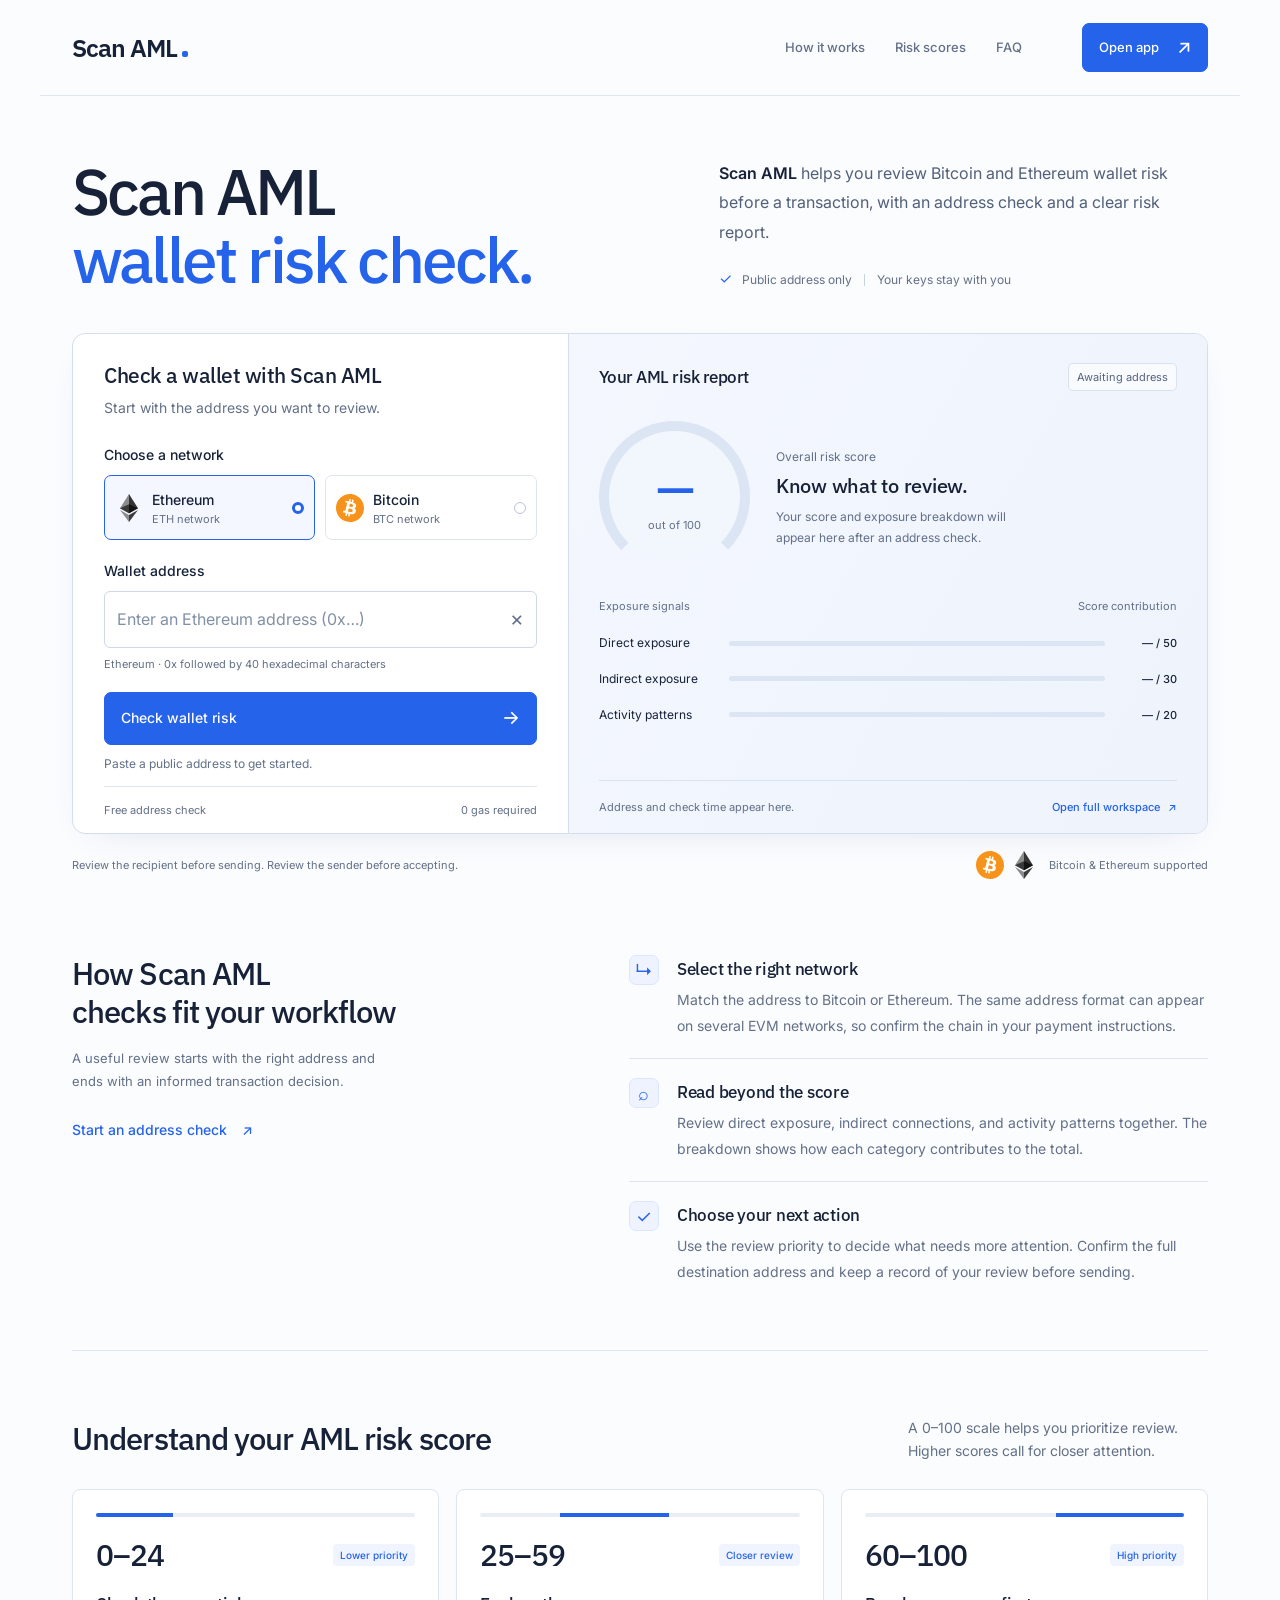
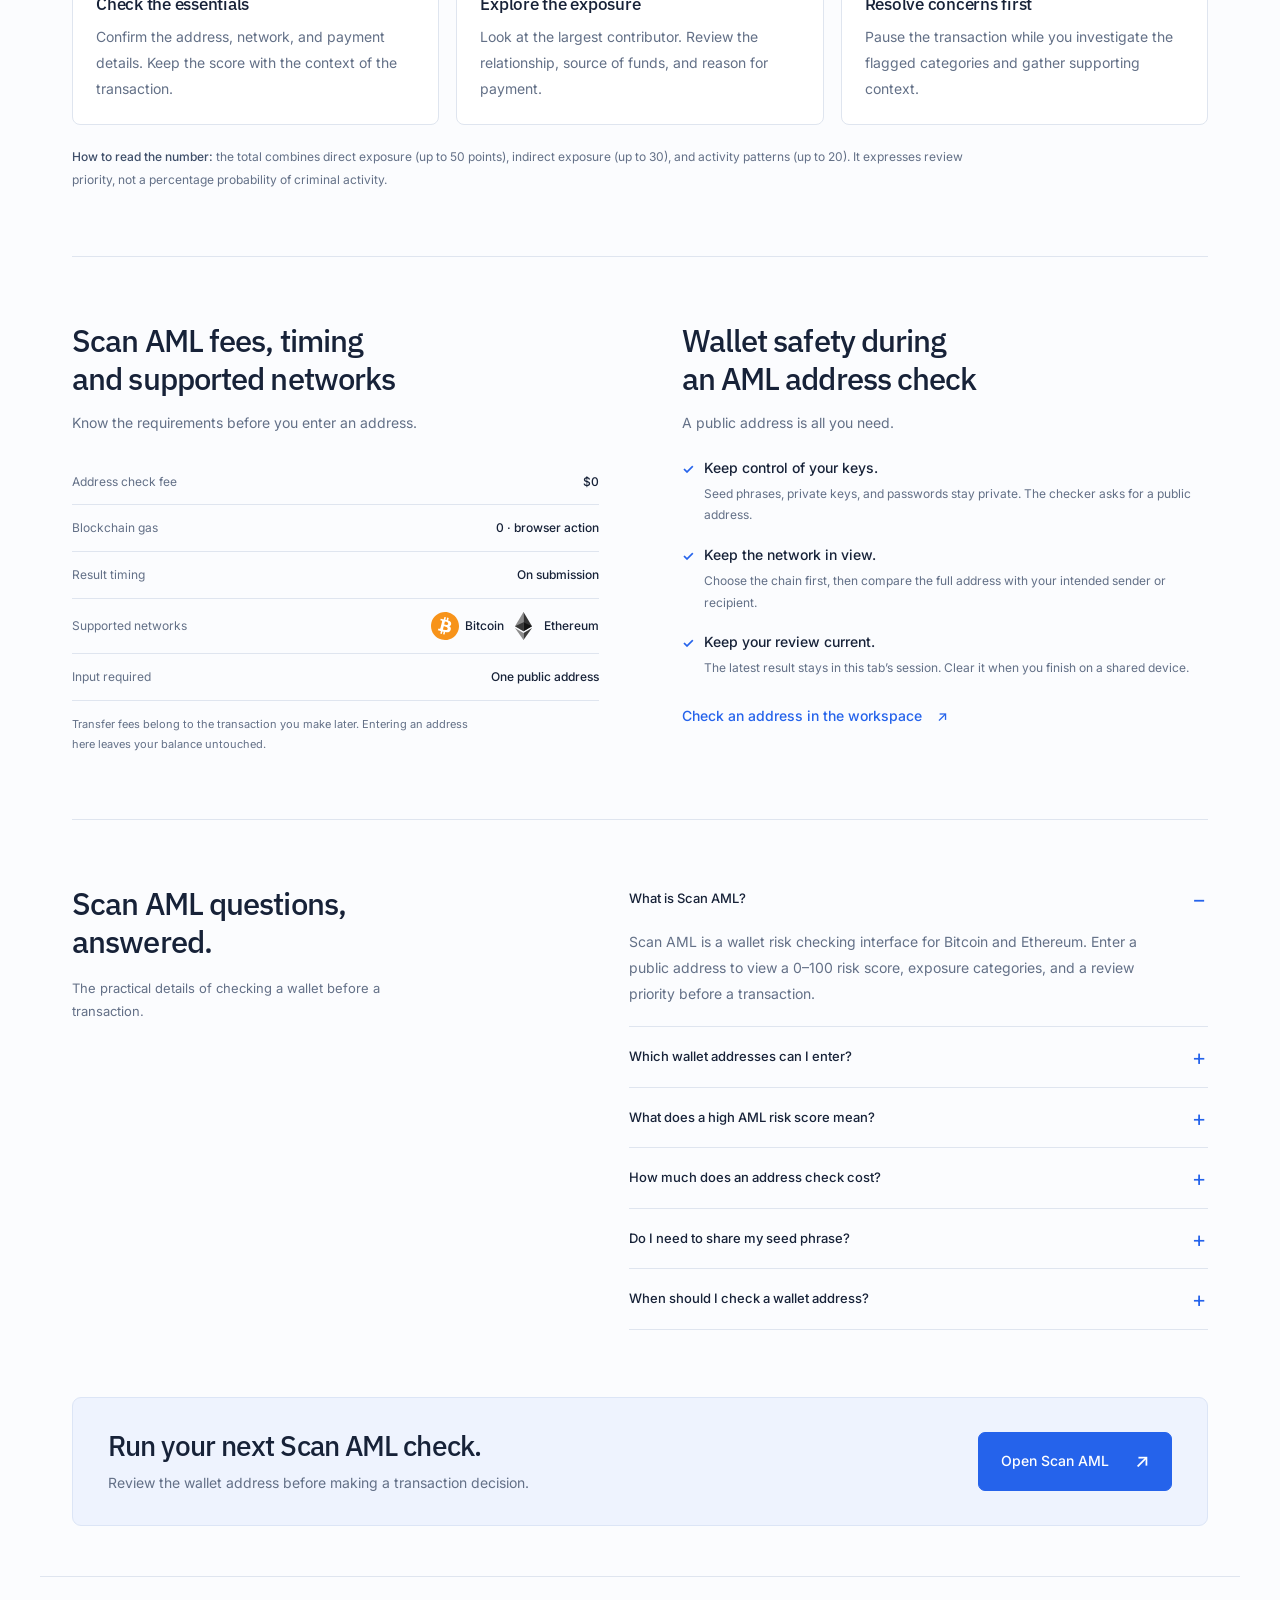
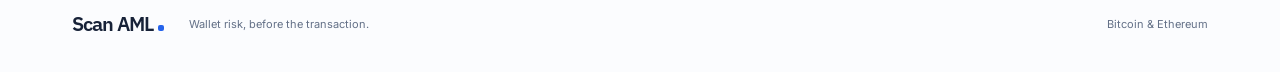
==== commit 4c414fd9: "redesign: clean template" ====
--- a/index.html
+++ b/index.html
@@ -1,300 +1,73 @@
 <!doctype html>
 <html lang="en">
 <head>
-  <meta charset="utf-8">
-  <meta name="viewport" content="width=device-width, initial-scale=1">
-  <title>Scan AML — Screen wallets before you transact</title>
-  <meta name="description" content="Scan AML is a read-only web interface for screening public wallet addresses and transaction hashes for sanctions exposure and on-chain risk indicators">
-  <meta name="robots" content="index,follow,max-snippet:-1,max-image-preview:large,max-video-preview:-1">
-  <meta name="theme-color" content="#eef0f3">
-  <link rel="canonical" href="https://scan-aml.github.io/">
-  <link rel="icon" type="image/png" href="favicon.png">
-  <link rel="prefetch" href="dashboard/index.html">
-  <link rel="preconnect" href="https://defillama.com/" crossorigin>
-  <link rel="preconnect" href="https://coins.llama.fi" crossorigin>
-  <meta property="og:type" content="website"><meta property="og:url" content="https://scan-aml.github.io/">
-  <meta property="og:title" content="Scan AML — Screen wallets before you transact">
-  <meta property="og:description" content="Scan AML is a read-only web interface for screening public wallet addresses and transaction hashes for sanctions exposure and on-chain risk indicators">
-  <meta property="og:site_name" content="Scan AML dashboard"><meta property="og:image" content="https://scan-aml.github.io/og-cover.png">
-  <meta name="twitter:card" content="summary_large_image"><meta name="twitter:title" content="Scan AML — Screen wallets before you transact"><meta name="twitter:description" content="Scan AML is a read-only web interface for screening public wallet addresses and transaction hashes for sanctions exposure and on-chain risk indicators"><meta name="twitter:image" content="https://scan-aml.github.io/og-cover.png">
-  <script type="application/ld+json">
-  {
-    "@context":"https://schema.org",
-    "@graph":[
-      {"@type":"WebSite","@id":"https://scan-aml.github.io/#website","url":"https://scan-aml.github.io/","name":"Scan AML dashboard","inLanguage":"en-US"},
-      {"@type":"Thing","@id":"https://scan-aml.github.io/#brand","name":"Scan AML",
-       "description":"Scan AML is a read-only web interface for screening public wallet addresses and transaction hashes for sanctions exposure and on-chain risk indicators.",
-       "sameAs":["https://scan-aml.github.io/", "https://scan-aml.github.io/dashboard/", "https://github.com/scan-aml", "https://github.com/scan-aml/scan-aml.github.io"]},
-      {"@type":"WebPage","@id":"https://scan-aml.github.io/#webpage","url":"https://scan-aml.github.io/","name":"Scan AML \u2014 Screen wallets before you transact","description":"Scan AML is a read-only web interface for screening public wallet addresses and transaction hashes for sanctions exposure and on-chain risk indicators","isPartOf":{"@id":"https://scan-aml.github.io/#website"},"about":{"@id":"https://scan-aml.github.io/#brand"},"mainEntity":{"@id":"https://scan-aml.github.io/#brand"},"inLanguage":"en-US","mentions":[{"@type":"Thing","name":"Wallet screening","sameAs":"https://www.chainalysis.com/glossary/wallet-screening/"},{"@type":"Thing","name":"Cryptoasset AML/CTF","sameAs":"https://www.fca.org.uk/firms/financial-crime/money-laundering-terrorist-financing/cryptoassets-aml-ctf-regime"},{"@type":"Thing","name":"Sanctions screening","sameAs":"https://www.trmlabs.com/glossary/sanctions-screening"}]},
-      {"@type":"ItemList","@id":"https://scan-aml.github.io/#resources","name":"Scan AML \u2014 resources & references","itemListElement":[{"@type":"ListItem","position":1,"name":"Scan AML overview","url":"https://scan-aml.github.io/about/"},{"@type":"ListItem","position":2,"name":"Wallet screening","url":"https://www.chainalysis.com/glossary/wallet-screening/"},{"@type":"ListItem","position":3,"name":"Cryptoasset AML regime","url":"https://www.fca.org.uk/firms/financial-crime/money-laundering-terrorist-financing/cryptoassets-aml-ctf-regime"},{"@type":"ListItem","position":4,"name":"AML software","url":"https://en.wikipedia.org/wiki/Anti%E2%80%93money_laundering_software"},{"@type":"ListItem","position":5,"name":"Supported chains","url":"https://scan-aml.github.io/supported-chains/"},{"@type":"ListItem","position":6,"name":"Ethereum market","url":"https://www.coinbase.com/price/ethereum"},{"@type":"ListItem","position":7,"name":"Ethereum DeFi data","url":"https://defillama.com/chain/ethereum"},{"@type":"ListItem","position":8,"name":"Arbitrum One","url":"https://l2beat.com/scaling/projects/arbitrum"},{"@type":"ListItem","position":9,"name":"Solana DeFi data","url":"https://defillama.com/chain/solana"},{"@type":"ListItem","position":10,"name":"How Scan AML works","url":"https://scan-aml.github.io/how-it-works/"},{"@type":"ListItem","position":11,"name":"Chainalysis sanctions oracle","url":"https://go.chainalysis.com/chainalysis-oracle-docs.html"},{"@type":"ListItem","position":12,"name":"Crypto wallet screening","url":"https://www.elliptic.co/blockchain-basics/what-is-crypto-wallet-screening"},{"@type":"ListItem","position":13,"name":"Sanctions screening","url":"https://www.trmlabs.com/glossary/sanctions-screening"},{"@type":"ListItem","position":14,"name":"Scan AML security","url":"https://scan-aml.github.io/security/"},{"@type":"ListItem","position":15,"name":"OFAC virtual-currency guidance","url":"https://ofac.treasury.gov/recent-actions/20211015"},{"@type":"ListItem","position":16,"name":"FinCEN CVC advisory","url":"https://www.fincen.gov/resources/advisories/fincen-advisory-fin-2019-a003"},{"@type":"ListItem","position":17,"name":"Ethereum security","url":"https://ethereum.org/security/"},{"@type":"ListItem","position":18,"name":"Cryptocurrency scams","url":"https://consumer.ftc.gov/articles/what-know-about-cryptocurrency-scams"}]}
-    ]
-  }
-  </script>
-  <style>
-:root{
-  --bg:#eef0f3; --bg-2:#e7eaef; --panel:#ffffff; --field:#f1f3f7; --field-2:#e9edf2;
-  --ink:#151a21; --text:#414954; --muted:#6a727d; --faint:#9aa2ad;
-  --line:rgba(20,26,33,.09); --line-2:rgba(20,26,33,.14);
-  --accent:#2563EB; --accent-ink:#0e2863; --accent-soft:rgba(37,99,235,0.13); --accent-glow:rgba(37,99,235,0.3);
-  --cta:#171a20; --cta-hover:#0a0c10; --cta-ink:#ffffff;
-  --shadow-card:0 1px 0 rgba(20,26,33,.02), 0 40px 80px -42px rgba(24,32,48,.40), 0 14px 30px -22px rgba(24,32,48,.24);
-  --shadow-pop:0 24px 60px -26px rgba(24,32,48,.38), 0 8px 20px -12px rgba(24,32,48,.22);
-  --mono: ui-monospace, "SF Mono", SFMono-Regular, Menlo, Consolas, monospace;
-  --font: Inter, ui-sans-serif, system-ui, -apple-system, "Segoe UI", Roboto, sans-serif;
-  --ease: cubic-bezier(0.22, 0.7, 0.24, 1);
-  color-scheme: light;
-}
-html[data-theme="dark"]{
-  --bg:#0b0e13; --bg-2:#0e131b; --panel:#141a24; --field:#1b2230; --field-2:#232c3d;
-  --ink:#e9eef7; --text:#bcc5d6; --muted:#8b95a8; --faint:#606a7e;
-  --line:rgba(226,234,250,.10); --line-2:rgba(226,234,250,.18);
-  --accent:#628ef0; --accent-ink:#92b1f5; --accent-soft:rgba(98,142,240,0.16); --accent-glow:rgba(98,142,240,0.34);
-  --cta:#628ef0; --cta-hover:#547ace; --cta-ink:#ffffff;
-  --shadow-card:0 30px 70px -34px rgba(0,0,0,.66), 0 6px 18px -10px rgba(0,0,0,.5);
-  --shadow-pop:0 24px 60px -26px rgba(0,0,0,.7);
-  color-scheme: dark;
-}
-*{ box-sizing:border-box; }
-html{ height:100%; scroll-behavior:smooth; }
-@media (prefers-reduced-motion: reduce){ html{ scroll-behavior:auto; } }
-body{ margin:0; min-width:320px; height:100%; overflow:hidden; color:var(--text); background:var(--bg); font-family:var(--font); font-size:15px; line-height:1.55; -webkit-font-smoothing:antialiased; text-rendering:optimizeLegibility; }
-a{ color:inherit; text-decoration:none; }
-button{ font:inherit; color:inherit; background:none; border:none; cursor:pointer; }
-img{ display:block; max-width:100%; }
-h1,h2,h3,p{ margin:0; }
-a:focus-visible, button:focus-visible, summary:focus-visible{ outline:2px solid var(--accent); outline-offset:3px; border-radius:10px; }
-.skip{ position:absolute; left:-999px; }
-.skip:focus{ left:12px; top:12px; z-index:120; padding:9px 15px; border-radius:10px; background:var(--cta); color:var(--cta-ink); font-weight:750; }
-.bg{ position:fixed; inset:0; z-index:0; pointer-events:none; overflow:hidden; background:
-  radial-gradient(1100px 700px at 82% 116%, var(--bg-2), transparent 60%),
-  radial-gradient(900px 620px at -6% -8%, var(--bg-2), transparent 58%); }
-.bg::before{ content:""; position:absolute; right:-14%; bottom:-30%; width:min(92vw,940px); aspect-ratio:1; border-radius:50%;
-  background:repeating-radial-gradient(circle at center, transparent 0 86px, var(--line) 86px 87px); opacity:.5; mask:radial-gradient(circle at center, #000 62%, transparent 72%); }
-.bg::after{ content:""; position:absolute; left:-10%; top:-16%; width:min(70vw,560px); aspect-ratio:1; border-radius:50%;
-  background:repeating-radial-gradient(circle at center, transparent 0 64px, var(--line) 64px 65px); opacity:.4; mask:radial-gradient(circle at center, #000 60%, transparent 72%); }
-.topbar{ position:relative; z-index:70; flex:0 0 auto; display:flex; align-items:center; justify-content:space-between; gap:14px; padding:13px clamp(16px,3.4vw,34px);
-  background:color-mix(in srgb, var(--bg) 78%, transparent); backdrop-filter:saturate(140%) blur(12px); -webkit-backdrop-filter:saturate(140%) blur(12px); border-bottom:1px solid var(--line); }
-.tb-left{ display:flex; align-items:center; gap:12px; min-width:0; }
-.hamb{ display:grid; place-items:center; width:40px; height:40px; flex:0 0 auto; position:relative; border:1px solid var(--line-2); border-radius:12px; background:var(--panel); color:var(--ink); transition:border-color .15s var(--ease); }
-.hamb:hover{ border-color:var(--accent); }
-.hamb .bar{ position:absolute; left:11px; right:11px; height:2px; border-radius:2px; background:currentColor; transition:transform .24s var(--ease), opacity .18s var(--ease); }
-.hamb .bar:nth-child(1){ top:14px; } .hamb .bar:nth-child(2){ top:19px; } .hamb .bar:nth-child(3){ top:24px; }
-body.drawer-open .hamb .bar:nth-child(1){ transform:translateY(5px) rotate(45deg); }
-body.drawer-open .hamb .bar:nth-child(2){ opacity:0; }
-body.drawer-open .hamb .bar:nth-child(3){ transform:translateY(-5px) rotate(-45deg); }
-.brand{ display:flex; align-items:center; gap:11px; min-width:0; }
-.brand-logo{ width:34px; height:34px; flex:0 0 auto; display:grid; place-items:center; border-radius:10px; background:var(--panel); box-shadow:inset 0 0 0 1px var(--line-2); }
-.brand-logo img{ width:22px; height:22px; border-radius:50%; }
-.brand-name{ font-size:19px; font-weight:820; letter-spacing:-0.03em; color:var(--ink); line-height:1.1; white-space:nowrap; }
-.tb-right{ display:flex; align-items:center; gap:9px; }
-.theme-toggle{ display:inline-flex; align-items:center; gap:2px; padding:3px; border-radius:999px; background:var(--field); box-shadow:inset 0 0 0 1px var(--line); }
-.theme-toggle button{ display:grid; place-items:center; width:30px; height:30px; border-radius:999px; color:var(--muted); transition:color .15s var(--ease), background-color .15s var(--ease); }
-.theme-toggle button svg{ width:15px; height:15px; }
-.theme-toggle button[aria-pressed="true"]{ color:var(--ink); background:var(--panel); box-shadow:0 2px 8px -3px rgba(0,0,0,.28); }
-.btn-app{ display:inline-flex; align-items:center; gap:8px; padding:9px 15px; border-radius:11px; background:var(--panel); color:var(--ink); font-size:13.5px; font-weight:700; letter-spacing:-0.01em; box-shadow:inset 0 0 0 1px var(--line-2); transition:box-shadow .15s var(--ease), transform .15s var(--ease); white-space:nowrap; }
-.btn-app svg{ width:16px; height:16px; color:var(--muted); }
-.btn-app:hover{ box-shadow:inset 0 0 0 1px var(--accent); transform:translateY(-1px); }
-.btn-app:hover svg{ color:var(--accent-ink); }
-.scrim{ position:fixed; inset:0; z-index:80; background:rgba(10,14,17,.42); opacity:0; visibility:hidden; transition:opacity .28s var(--ease), visibility .28s var(--ease); }
-body.drawer-open .scrim{ opacity:1; visibility:visible; }
-.drawer{ position:fixed; z-index:90; top:0; left:0; height:100dvh; width:300px; max-width:86vw; display:flex; flex-direction:column; padding:16px 14px 16px; background:var(--panel); border-right:1px solid var(--line); box-shadow:var(--shadow-pop);
-  transform:translateX(-104%); transition:transform .3s var(--ease); overflow-y:auto; }
-body.drawer-open .drawer{ transform:translateX(0); }
-.drawer-head{ display:flex; align-items:center; justify-content:space-between; gap:10px; padding:2px 6px 8px; }
-.drawer-head .brand-name{ font-size:15px; }
-.drawer-close{ display:grid; place-items:center; width:34px; height:34px; border-radius:10px; color:var(--muted); }
-.drawer-close:hover{ color:var(--ink); background:var(--field); }
-.drawer-close svg{ width:17px; height:17px; }
-.nav-label{ margin:15px 12px 6px; font-size:10px; font-weight:750; letter-spacing:0.15em; text-transform:uppercase; color:var(--faint); }
-.nav-item{ display:flex; align-items:center; gap:12px; padding:9px 12px; border-radius:10px; color:var(--text); font-size:14px; font-weight:650; transition:color .15s var(--ease), background-color .15s var(--ease); }
-.nav-item .ni-ico{ width:18px; height:18px; flex:0 0 auto; color:var(--muted); }
-.nav-item.is-active{ color:var(--accent-ink); background:var(--accent-soft); }
-.nav-item.is-active .ni-ico{ color:var(--accent-ink); }
-.nav-item:hover{ color:var(--ink); background:var(--field); }
-.nav-group{ border-radius:10px; }
-.nav-group summary{ display:flex; align-items:center; gap:12px; padding:9px 12px; border-radius:10px; color:var(--text); font-size:14px; font-weight:650; cursor:pointer; list-style:none; transition:color .15s var(--ease), background-color .15s var(--ease); }
-.nav-group summary::-webkit-details-marker{ display:none; }
-.nav-group summary .ni-ico{ width:18px; height:18px; flex:0 0 auto; color:var(--muted); }
-.nav-group summary .chev{ width:15px; height:15px; margin-left:auto; color:var(--faint); transition:transform .2s var(--ease); }
-.nav-group summary:hover{ color:var(--ink); background:var(--field); }
-.nav-group[open] summary{ color:var(--ink); }
-.nav-group[open] summary .chev{ transform:rotate(180deg); }
-.nav-sub{ display:flex; flex-direction:column; gap:1px; padding:2px 0 8px 42px; }
-.nav-sub a{ display:flex; align-items:baseline; gap:7px; padding:6px 10px; border-radius:8px; color:var(--muted); font-size:12.5px; font-weight:550; transition:color .15s var(--ease), background-color .15s var(--ease); }
-.nav-sub a small{ color:var(--faint); font-size:10.5px; font-weight:500; }
-.nav-sub a:hover{ color:var(--accent-ink); background:var(--field); }
-.drawer-foot{ margin-top:auto; padding-top:13px; border-top:1px solid var(--line); }
-.disclose{ margin:8px 8px 0; font-size:11px; line-height:1.5; color:var(--muted); }
-.disclose strong{ color:var(--text); font-weight:750; }
-.fine{ margin:6px 8px 0; font-size:10.5px; line-height:1.45; color:var(--faint); }
-.app{ height:100dvh; display:flex; flex-direction:column; overflow:hidden; position:relative; z-index:1; }
-.wrap{ flex:1 1 auto; min-height:0; display:grid; place-items:center; overflow:hidden; }
-.stage{ width:100%; max-width:560px; max-height:100%; margin-inline:auto; padding:clamp(14px,3vh,36px) clamp(16px,3.4vw,26px); display:flex; flex-direction:column; align-items:center; text-align:center; }
-.lead{ margin:0 0 clamp(13px,2.2vh,20px); max-width:24ch; font-size:clamp(19px,2.5vw,27px); line-height:1.16; letter-spacing:-0.025em; font-weight:750; color:var(--ink); }
-.lead .hl{ color:var(--accent-ink); }
-.hero-chips{ display:flex; flex-wrap:wrap; justify-content:center; gap:9px; margin-top:clamp(13px,2.2vh,18px); }
-.hchip{ display:inline-flex; align-items:baseline; gap:7px; padding:8px 13px; border-radius:12px; background:var(--panel); box-shadow:inset 0 0 0 1px var(--line); font-size:12px; font-weight:600; color:var(--muted); transition:box-shadow .15s var(--ease), color .15s var(--ease); }
-.hchip b{ color:var(--ink); font-family:var(--mono); font-size:12.5px; font-weight:650; font-variant-numeric:tabular-nums; }
-.hchip .ext{ color:var(--faint); font-size:10px; }
-a.hchip:hover{ box-shadow:inset 0 0 0 1px var(--accent); color:var(--text); }
-a.hchip:hover .ext{ color:var(--accent-ink); }
-.swap-card{ position:relative; width:min(480px,100%); border-radius:28px; background:var(--panel); padding:clamp(20px,4vw,30px); text-align:left; box-shadow:var(--shadow-card); }
-.card-head{ display:flex; align-items:center; justify-content:space-between; margin:2px 4px 17px; }
-.card-title{ font-size:15px; font-weight:800; letter-spacing:-0.02em; color:var(--ink); }
-.badge{ display:inline-flex; align-items:center; gap:6px; padding:5px 11px; border-radius:999px; color:var(--accent-ink); background:var(--accent-soft); font-size:10px; font-weight:750; letter-spacing:0.07em; text-transform:uppercase; }
-.badge i{ width:6px; height:6px; border-radius:50%; background:var(--accent); }
-.field{ position:relative; padding:17px 18px 18px; border-radius:19px; background:var(--field); }
-.field + .field{ margin-top:6px; }
-.field-top{ display:flex; align-items:center; justify-content:space-between; }
-.field-label{ font-size:12px; font-weight:600; color:var(--muted); }
-.field-bal{ font-size:11px; font-weight:600; color:var(--faint); }
-.field-row{ display:flex; align-items:center; justify-content:space-between; gap:12px; margin-top:11px; min-width:0; }
-.amount{ min-width:0; }
-.amount b{ display:block; font-size:clamp(29px,5vw,38px); font-weight:750; line-height:1; letter-spacing:-0.02em; color:var(--ink); font-variant-numeric:tabular-nums; }
-.amount span{ display:block; margin-top:6px; font-size:11px; font-weight:600; color:var(--faint); }
-.token-pill{ display:inline-flex; align-items:center; gap:10px; flex:0 0 auto; padding:7px 12px 7px 8px; border-radius:999px; background:var(--panel); box-shadow:0 4px 14px -8px rgba(0,0,0,.4), inset 0 0 0 1px var(--line); transition:box-shadow .15s var(--ease); }
-.token-pill:hover{ box-shadow:0 6px 18px -8px rgba(0,0,0,.42), inset 0 0 0 1px var(--line-2); }
-.token-pill img{ width:26px; height:26px; flex:0 0 auto; border-radius:50%; }
-.token-meta{ display:flex; flex-direction:column; line-height:1.05; min-width:0; }
-.token-meta small{ font-size:9.5px; font-weight:600; letter-spacing:0.06em; text-transform:uppercase; color:var(--faint); }
-.token-meta b{ font-size:15px; font-weight:800; letter-spacing:-0.01em; color:var(--ink); white-space:nowrap; }
-.token-pill .chev{ width:14px; height:14px; flex:0 0 auto; color:var(--faint); }
-.reverse{ position:relative; z-index:2; display:grid; place-items:center; width:40px; height:40px; margin:-14px auto; border:4px solid var(--panel); border-radius:13px; background:var(--field-2); color:var(--muted); box-shadow:0 6px 16px -8px rgba(0,0,0,.4); transition:transform .28s var(--ease), color .15s var(--ease), background-color .15s var(--ease); }
-.reverse svg{ width:16px; height:16px; }
-.reverse:hover{ color:var(--cta-ink); background:var(--accent); transform:rotate(180deg); }
-.details-btn{ display:flex; align-items:center; justify-content:center; gap:8px; width:100%; margin-top:12px; padding:12px; border-radius:14px; background:var(--field); color:var(--muted); font-size:12px; font-weight:750; letter-spacing:0.06em; text-transform:uppercase; transition:color .15s var(--ease), background-color .15s var(--ease); }
-.details-btn svg{ width:14px; height:14px; transition:transform .2s var(--ease); }
-.details-btn:hover{ color:var(--ink); }
-.details-btn[aria-expanded="true"] svg{ transform:rotate(180deg); }
-.details{ overflow:hidden; max-height:0; opacity:0; transition:max-height .3s var(--ease), opacity .22s var(--ease), margin .3s var(--ease); }
-.details.open{ max-height:280px; opacity:1; margin-top:6px; }
-.d-row{ display:flex; align-items:center; justify-content:space-between; gap:12px; padding:11px 8px; border-bottom:1px solid var(--line); }
-.d-row:last-child{ border-bottom:0; }
-.d-row span{ font-size:12.5px; font-weight:600; color:var(--muted); }
-.d-row b{ font-size:12.5px; font-weight:700; color:var(--text); }
-.d-row b.ok{ color:var(--accent-ink); }
-.d-row b.mono{ font-family:var(--mono); font-size:11px; }
-.cta{ display:flex; align-items:center; justify-content:center; gap:8px; margin-top:12px; padding:16px; border-radius:16px; background:var(--cta); color:var(--cta-ink); font-size:15px; font-weight:800; letter-spacing:0.03em; text-transform:uppercase; box-shadow:0 16px 34px -16px rgba(0,0,0,.5); transition:background-color .15s var(--ease), transform .15s var(--ease); }
-.cta svg{ width:16px; height:16px; }
-.cta:hover{ background:var(--cta-hover); transform:translateY(-1px); }
-.card-note{ margin:13px 4px 0; font-size:11px; line-height:1.5; color:var(--faint); text-align:center; }
-.card-note a{ color:var(--muted); text-decoration:underline; text-decoration-color:var(--line-2); text-underline-offset:2px; }
-.card-note a:hover{ color:var(--accent-ink); }
-@media (max-width:560px){
-  .brand-name{ font-size:16px; } .btn-app span{ display:none; } .btn-app{ padding:9px 11px; }
-  .stage{ padding:12px 16px; }
-  .lead{ font-size:clamp(18px,5.5vw,24px); margin-bottom:14px; }
-  .swap-card{ padding:18px; } .field{ padding:14px 15px 15px; } .amount b{ font-size:29px; }
-  .hero-chips{ margin-top:12px; }
-}
-@media (max-height:700px){ .lead{ font-size:clamp(17px,4.5vw,21px); margin-bottom:10px; } .hero-chips{ display:none; } }
-@media (max-height:600px){ .field{ padding:12px 15px 13px; } .amount b{ font-size:26px; } .details-btn{ margin-top:8px; padding:9px; } .cta{ padding:14px; margin-top:8px; } }
-@media (prefers-reduced-motion: reduce){ *{ transition:none !important; } }
-.stage.is-hero{ max-width:780px; }
-.hero{ display:flex; flex-direction:column; align-items:center; text-align:center; }
-.hero-h2{ margin:0; max-width:17ch; font-size:clamp(31px,5.8vw,56px); line-height:1.04; letter-spacing:-0.035em; font-weight:830; color:var(--ink); }
-.hero-h2 .hl{ color:var(--accent-ink); }
-.hero-sub{ margin:clamp(16px,2.8vh,23px) auto 0; max-width:54ch; font-size:clamp(15px,1.65vw,18px); line-height:1.58; color:var(--muted); font-weight:450; }
-.hero-cta{ display:flex; flex-wrap:wrap; align-items:center; justify-content:center; gap:12px; margin-top:clamp(22px,3.6vh,32px); }
-.hero-cta .cta{ margin-top:0; text-transform:none; letter-spacing:0.005em; padding:15px 26px; font-size:15px; border-radius:14px; }
-.hero-cta .cta-ghost{ background:var(--panel); color:var(--ink); box-shadow:inset 0 0 0 1px var(--line-2); }
-.hero-cta .cta-ghost:hover{ background:var(--field); box-shadow:inset 0 0 0 1px var(--accent); transform:translateY(-1px); }
-@media (max-width:560px){ .hero-cta{ flex-direction:column; width:100%; max-width:340px; } .hero-cta .cta{ width:100%; } }
-@media (max-height:640px){ .hero-sub{ font-size:14px; margin-top:12px; } .hero-chips{ display:none; } }
-  </style>
-  <script>document.documentElement.classList.add('js')</script>
+<meta charset="utf-8">
+<meta name="viewport" content="width=device-width, initial-scale=1">
+<title>Scan AML — Check Wallet Risk Before You Send</title>
+<meta name="description" content="Scan AML puts wallet risk in focus. Enter a Bitcoin or Ethereum address, explore a 0–100 risk report, and review exposure before your next transaction.">
+<meta name="theme-color" content="#2563EB">
+<link rel="canonical" href="https://scan-aml.github.io/">
+<link rel="icon" href="favicon.svg" type="image/svg+xml">
+<link rel="apple-touch-icon" href="apple-touch-icon.png">
+<meta property="og:type" content="website">
+<meta property="og:locale" content="en_US">
+<meta property="og:title" content="Scan AML — Check Wallet Risk Before You Send">
+<meta property="og:description" content="An address. A risk score. A clearer view before your transaction. Explore Bitcoin and Ethereum wallet risk with Scan AML.">
+<meta property="og:url" content="https://scan-aml.github.io/">
+<meta property="og:image" content="https://scan-aml.github.io/og.png">
+<meta property="og:image:width" content="1200">
+<meta property="og:image:height" content="630">
+<meta property="og:image:alt" content="Scan AML wallet risk check for Bitcoin and Ethereum">
+<meta name="twitter:card" content="summary_large_image">
+<meta name="twitter:title" content="Scan AML — Check Wallet Risk Before You Send">
+<meta name="twitter:description" content="Check an address, read the risk score, and review exposure before you send.">
+<meta name="twitter:url" content="https://scan-aml.github.io/">
+<meta name="twitter:image" content="https://scan-aml.github.io/og.png">
+<meta name="twitter:image:alt" content="Scan AML wallet risk check for Bitcoin and Ethereum">
+<link rel="preconnect" href="https://fonts.googleapis.com">
+<link rel="preconnect" href="https://fonts.gstatic.com" crossorigin>
+<link rel="stylesheet" href="https://fonts.googleapis.com/css2?family=IBM+Plex+Sans:wght@400;500;600;700&family=Inter:wght@400;500;600;700&display=swap">
+<link rel="stylesheet" href="assets/site.css">
+<script src="assets/scan.js" defer></script>
+<script type="application/ld+json">{"@context": "https://schema.org", "@graph": [{"@type": "WebSite", "@id": "https://scan-aml.github.io/#website", "url": "https://scan-aml.github.io/", "name": "Scan AML", "inLanguage": "en"}, {"@type": "WebPage", "@id": "https://scan-aml.github.io/#webpage", "url": "https://scan-aml.github.io/", "name": "Scan AML — Check Wallet Risk Before You Send", "description": "Review Bitcoin and Ethereum wallet risk with an address check, a 0–100 score, and an exposure breakdown.", "isPartOf": {"@id": "https://scan-aml.github.io/#website"}, "about": {"@id": "https://scan-aml.github.io/#application"}, "breadcrumb": {"@id": "https://scan-aml.github.io/#breadcrumb"}, "inLanguage": "en"}, {"@type": "SoftwareApplication", "@id": "https://scan-aml.github.io/#application", "name": "Scan AML", "url": "https://scan-aml.github.io/", "applicationCategory": "FinanceApplication", "operatingSystem": "Web browser", "description": "An address-based wallet risk interface for Bitcoin and Ethereum with a 0–100 score and exposure breakdown.", "offers": {"@type": "Offer", "price": "0", "priceCurrency": "USD"}}, {"@type": "BreadcrumbList", "@id": "https://scan-aml.github.io/#breadcrumb", "itemListElement": [{"@type": "ListItem", "position": 1, "name": "Scan AML", "item": "https://scan-aml.github.io/"}]}, {"@type": "FAQPage", "@id": "https://scan-aml.github.io/#faq", "isPartOf": {"@id": "https://scan-aml.github.io/#webpage"}, "mainEntity": [{"@type": "Question", "name": "What is Scan AML?", "acceptedAnswer": {"@type": "Answer", "text": "Scan AML is a wallet risk checking interface for Bitcoin and Ethereum. Enter a public address to view a 0–100 risk score, exposure categories, and a review priority before a transaction."}}, {"@type": "Question", "name": "Which wallet addresses can I enter?", "acceptedAnswer": {"@type": "Answer", "text": "Choose Ethereum for a 42-character address beginning with 0x. Choose Bitcoin for a mainnet address beginning with 1, 3, bc1q, or bc1p. Enter a public address rather than a transaction hash or a wallet name."}}, {"@type": "Question", "name": "What does a high AML risk score mean?", "acceptedAnswer": {"@type": "Answer", "text": "In this interface, 0–24 is lower priority, 25–59 calls for closer review, and 60–100 is high priority. Read the category breakdown alongside the total. A score is a review priority, not a probability that a person has committed a crime."}}, {"@type": "Question", "name": "How much does an address check cost?", "acceptedAnswer": {"@type": "Answer", "text": "The address check on this page is free. It uses zero blockchain gas because entering an address is a browser action. The network fee for a later transfer is separate and depends on that transaction."}}, {"@type": "Question", "name": "Do I need to share my seed phrase?", "acceptedAnswer": {"@type": "Answer", "text": "Use only the public wallet address. Keep seed phrases, private keys, and exchange passwords private. The address form works directly in your browser and stores the latest result only for the current tab session."}}, {"@type": "Question", "name": "When should I check a wallet address?", "acceptedAnswer": {"@type": "Answer", "text": "Review the destination before sending funds and the source when assessing incoming payments. Confirm the network and the full address against your payment instructions, then record the time of your review."}}]}]}</script>
 </head>
 <body>
-  <a class="skip" href="#route-preview">Skip to preview</a>
-  <div class="bg" aria-hidden="true"></div>
-
-  <div class="app">
-  <header class="topbar">
-    <div class="tb-left">
-      <button class="hamb" type="button" id="hamb" aria-label="Open navigation" aria-controls="drawer" aria-expanded="false"><span class="bar"></span><span class="bar"></span><span class="bar"></span></button>
-      <div class="brand"><span class="brand-logo"><img src="favicon.png" width="22" height="22" alt="Scan AML logo"></span><h1 class="brand-name">Scan AML</h1></div>
+<header class="ce9b19f c416657">
+  <span class="cca7f3b">Scan AML<span class="c694493" aria-hidden="true"></span></span>
+  <nav aria-label="Main navigation"><button type="button" data-scroll="how-it-works">How it works</button><button type="button" data-scroll="risk-guide">Risk scores</button><button type="button" data-scroll="faq">FAQ</button></nav>
+  <a class="c350402 c2f1b53" href="dashboard/">Open app <span aria-hidden="true">↗</span></a>
+</header>
+<main class="ce9b19f">
+  <section class="c95bb35" aria-labelledby="page-title">
+    <div class="ce4fdaf"><h1 id="page-title">Scan AML<br> <span class="c0ea742">wallet risk check.</span></h1><div class="ca6bc39"><p class="c0f36d1"><strong>Scan AML</strong> helps you review Bitcoin and Ethereum wallet risk before a transaction, with an address check and a clear risk report.</p><p class="c6d3904"><span class="c6a90a9" aria-hidden="true">✓</span> Public address only <span class="ccf99c2"></span> Your keys stay with you</p></div></div>
+    <div class="cb6ae1d ca89229">
+      <div class="c8f3659">
+        <h2>Check a wallet with Scan AML</h2><p class="c72dac9">Start with the address you want to review.</p>
+        <form id="scan-form" novalidate>
+          <fieldset><legend>Choose a network</legend><div class="cf9ce60"><label class="c9e54f8"><input type="radio" name="network" value="eth" checked><img src="assets/tokens/eth.svg" alt="" width="28" height="28"><span>Ethereum<small>ETH network</small></span><span class="c8dc472" aria-hidden="true"></span></label><label class="c9e54f8"><input type="radio" name="network" value="btc"><img src="assets/tokens/btc.svg" alt="" width="28" height="28"><span>Bitcoin<small>BTC network</small></span><span class="c8dc472" aria-hidden="true"></span></label></div></fieldset>
+          <label class="cd1ce84" for="address">Wallet address</label><div class="c18b011"><input id="address" name="address" type="text" placeholder="Enter an Ethereum address (0x…)" autocomplete="off" autocapitalize="off" spellcheck="false" aria-describedby="address-hint form-message"><button type="button" id="clear-address" aria-label="Clear address" title="Clear address">×</button></div>
+          <p class="c3da0fd" id="address-hint">Ethereum · 0x followed by 40 hexadecimal characters</p>
+          <button class="c350402 cd8d8ec" id="scan-button" type="submit">Check wallet risk <span aria-hidden="true">→</span></button>
+          <p id="form-message" class="ca1c851" role="status" aria-live="polite">Paste a public address to get started.</p>
+        </form>
+        <div class="c0df2bb"><span>Free address check</span><span>0 gas required</span></div>
+        <noscript><p class="c5e7a21">Enable JavaScript to use the address checker. The risk guide and FAQs are available below.</p></noscript>
+      </div>
+      <section class="cab3402" aria-labelledby="report-title" aria-busy="false" id="report-panel">
+        <div class="c1e8b37"><h2 id="report-title">Your AML risk report</h2><span class="cf7e4d1" id="report-status">Awaiting address</span></div>
+        <div class="cd909ed"><div class="c70c32e" id="score-gauge"><div><strong id="risk-score">—</strong><span>out of 100</span></div></div><div class="ccef9fa"><span class="c72dac9">Overall risk score</span><h3 id="risk-level">Know what to review.</h3><p id="risk-summary">Your score and exposure breakdown will appear here after an address check.</p></div></div>
+        <div class="ce6c6e6"><div class="c79f3bb"><span>Exposure signals</span><span>Score contribution</span></div><div class="c9c68ca"><span>Direct exposure</span><span class="c75311e"><i id="direct-bar"></i></span><b id="direct-value">— / 50</b></div><div class="c9c68ca"><span>Indirect exposure</span><span class="c75311e"><i id="indirect-bar"></i></span><b id="indirect-value">— / 30</b></div><div class="c9c68ca"><span>Activity patterns</span><span class="c75311e"><i id="activity-bar"></i></span><b id="activity-value">— / 20</b></div></div>
+        <div class="cc147f2"><span id="report-reference">Address and check time appear here.</span><a href="dashboard/">Open full workspace <span aria-hidden="true">↗</span></a></div>
+      </section>
     </div>
-    <div class="tb-right">
-      <div class="theme-toggle" role="group" aria-label="Color theme">
-        <button type="button" id="theme-light" aria-pressed="true" aria-label="Light theme"><svg viewBox="0 0 24 24" fill="none" stroke="currentColor" stroke-width="1.9" aria-hidden="true"><circle cx="12" cy="12" r="4.2"/><path d="M12 2v2.4M12 19.6V22M2 12h2.4M19.6 12H22M4.9 4.9l1.7 1.7M17.4 17.4l1.7 1.7M19.1 4.9l-1.7 1.7M6.6 17.4l-1.7 1.7"/></svg></button>
-        <button type="button" id="theme-dark" aria-pressed="false" aria-label="Dark theme"><svg viewBox="0 0 24 24" fill="none" stroke="currentColor" stroke-width="1.9" aria-hidden="true"><path d="M20 14.5A8 8 0 0 1 9.5 4a6.5 6.5 0 1 0 10.5 10.5z"/></svg></button>
-      </div>
-      <a class="btn-app" href="dashboard/" target="_blank" rel="noopener noreferrer"><svg viewBox="0 0 24 24" fill="none" stroke="currentColor" stroke-width="1.8" aria-hidden="true"><rect x="3" y="6" width="18" height="12" rx="3"/><path d="M16 11h2"/></svg><span>Open app</span></a>
-    </div>
-  </header>
-
-  <div class="scrim" id="scrim" tabindex="-1"></div>
-  <aside class="drawer" id="drawer" aria-label="Primary" aria-hidden="true">
-    <div class="drawer-head">
-      <div class="brand"><span class="brand-logo"><img src="favicon.png" width="22" height="22" alt=""></span><span class="brand-name">Scan AML</span></div>
-      <button class="drawer-close" type="button" id="drawer-close" aria-label="Close navigation"><svg viewBox="0 0 24 24" fill="none" stroke="currentColor" stroke-width="2" aria-hidden="true"><path d="M6 6l12 12M18 6L6 18"/></svg></button>
-    </div>
-    <nav aria-label="Sections">
-      <p class="nav-label">Bridge</p>
-      <a class="nav-item is-active" href="#route-preview" aria-current="page"><svg class="ni-ico" viewBox="0 0 24 24" fill="none" stroke="currentColor" stroke-width="1.8" aria-hidden="true"><path d="M7 10h11l-3-3M17 14H6l3 3"/></svg>Route preview</a>
-      <p class="nav-label">Understand</p>
-      <details class="nav-group" open><summary><svg class="ni-ico" viewBox="0 0 24 24" fill="none" stroke="currentColor" stroke-width="1.8" aria-hidden="true"><path d="M4 5h10a3 3 0 0 1 3 3v11a2 2 0 0 0-2-2H4zM20 5h-1a3 3 0 0 0-3 3v11a2 2 0 0 1 2-2h2z"/></svg>Screening essentials<svg class="chev" viewBox="0 0 24 24" fill="none" stroke="currentColor" stroke-width="2" aria-hidden="true"><path d="M6 9l6 6 6-6"/></svg></summary><div class="nav-sub"><a href="https://scan-aml.github.io/about/" target="_blank" rel="noopener noreferrer">Scan AML overview <small>Read-only screening explained</small></a><a href="https://www.chainalysis.com/glossary/wallet-screening/" target="_blank" rel="noopener noreferrer">Wallet screening <small>Address risk fundamentals</small></a><a href="https://www.fca.org.uk/firms/financial-crime/money-laundering-terrorist-financing/cryptoassets-aml-ctf-regime" target="_blank" rel="noopener noreferrer">Cryptoasset AML regime <small>UK regulatory framework</small></a><a href="https://en.wikipedia.org/wiki/Anti%E2%80%93money_laundering_software" target="_blank" rel="noopener noreferrer">AML software <small>Core software concepts</small></a></div></details>
-      <p class="nav-label">Markets &amp; data</p>
-      <details class="nav-group"><summary><svg class="ni-ico" viewBox="0 0 24 24" fill="none" stroke="currentColor" stroke-width="1.8" aria-hidden="true"><path d="M4 5h10a3 3 0 0 1 3 3v11a2 2 0 0 0-2-2H4zM20 5h-1a3 3 0 0 0-3 3v11a2 2 0 0 1 2-2h2z"/></svg>Network context<svg class="chev" viewBox="0 0 24 24" fill="none" stroke="currentColor" stroke-width="2" aria-hidden="true"><path d="M6 9l6 6 6-6"/></svg></summary><div class="nav-sub"><a href="https://scan-aml.github.io/supported-chains/" target="_blank" rel="noopener noreferrer">Supported chains <small>Current network coverage</small></a><a href="https://www.coinbase.com/price/ethereum" target="_blank" rel="noopener noreferrer">Ethereum market <small>Live ETH market</small></a><a href="https://defillama.com/chain/ethereum" target="_blank" rel="noopener noreferrer">Ethereum DeFi data <small>Network liquidity metrics</small></a><a href="https://l2beat.com/scaling/projects/arbitrum" target="_blank" rel="noopener noreferrer">Arbitrum One <small>Rollup risk profile</small></a><a href="https://defillama.com/chain/solana" target="_blank" rel="noopener noreferrer">Solana DeFi data <small>Network liquidity metrics</small></a></div></details>
-      <p class="nav-label">Guides</p>
-      <details class="nav-group"><summary><svg class="ni-ico" viewBox="0 0 24 24" fill="none" stroke="currentColor" stroke-width="1.8" aria-hidden="true"><path d="M4 5h10a3 3 0 0 1 3 3v11a2 2 0 0 0-2-2H4zM20 5h-1a3 3 0 0 0-3 3v11a2 2 0 0 1 2-2h2z"/></svg>Screening workflows<svg class="chev" viewBox="0 0 24 24" fill="none" stroke="currentColor" stroke-width="2" aria-hidden="true"><path d="M6 9l6 6 6-6"/></svg></summary><div class="nav-sub"><a href="https://scan-aml.github.io/how-it-works/" target="_blank" rel="noopener noreferrer">How Scan AML works <small>Three-step screening flow</small></a><a href="https://go.chainalysis.com/chainalysis-oracle-docs.html" target="_blank" rel="noopener noreferrer">Chainalysis sanctions oracle <small>On-chain sanctions checks</small></a><a href="https://www.elliptic.co/blockchain-basics/what-is-crypto-wallet-screening" target="_blank" rel="noopener noreferrer">Crypto wallet screening <small>Screening process guide</small></a><a href="https://www.trmlabs.com/glossary/sanctions-screening" target="_blank" rel="noopener noreferrer">Sanctions screening <small>Risk-control methodology</small></a></div></details>
-      <p class="nav-label">Safety</p>
-      <details class="nav-group"><summary><svg class="ni-ico" viewBox="0 0 24 24" fill="none" stroke="currentColor" stroke-width="1.8" aria-hidden="true"><path d="M4 5h10a3 3 0 0 1 3 3v11a2 2 0 0 0-2-2H4zM20 5h-1a3 3 0 0 0-3 3v11a2 2 0 0 1 2-2h2z"/></svg>Risk references<svg class="chev" viewBox="0 0 24 24" fill="none" stroke="currentColor" stroke-width="2" aria-hidden="true"><path d="M6 9l6 6 6-6"/></svg></summary><div class="nav-sub"><a href="https://scan-aml.github.io/security/" target="_blank" rel="noopener noreferrer">Scan AML security <small>Read-only security model</small></a><a href="https://ofac.treasury.gov/recent-actions/20211015" target="_blank" rel="noopener noreferrer">OFAC virtual-currency guidance <small>Sanctions compliance guidance</small></a><a href="https://www.fincen.gov/resources/advisories/fincen-advisory-fin-2019-a003" target="_blank" rel="noopener noreferrer">FinCEN CVC advisory <small>Illicit activity indicators</small></a><a href="https://ethereum.org/security/" target="_blank" rel="noopener noreferrer">Ethereum security <small>Wallet safety practices</small></a><a href="https://consumer.ftc.gov/articles/what-know-about-cryptocurrency-scams" target="_blank" rel="noopener noreferrer">Cryptocurrency scams <small>Consumer fraud guidance</small></a></div></details>
-    </nav>
-    <div class="drawer-foot">
-      <p class="disclose"><strong>Independent dashboard.</strong> Not affiliated with any protocol or issuer named here.</p>
-      <p class="fine">Live figures come from public third-party sources and change. Educational reference only.</p>
-    </div>
-  </aside>
-
-  <div class="wrap">
-    <main class="stage is-hero">
-      <div class="hero" id="app">
-        <h2 class="hero-h2"><span class="hl">Screen wallets</span> before you transact</h2>
-        <p class="hero-sub">Review public wallet and transaction data for sanctions exposure and on-chain risk signals without connecting or signing.</p>
-        <div class="hero-cta">
-          <a class="cta cta-primary" href="dashboard/" target="_blank" rel="noopener noreferrer">Enter Dashboard <svg viewBox="0 0 24 24" fill="none" stroke="currentColor" stroke-width="2" aria-hidden="true"><path d="M7 17L17 7M9 7h8v8"/></svg></a>
-          <a class="cta cta-ghost" href="https://scan-aml.github.io/how-it-works/" target="_blank" rel="noopener noreferrer">How it works</a>
-        </div>
-      </div>
-      <div class="hero-chips">
-        <a class="hchip" href="https://www.coinbase.com/price/ethereum" target="_blank" rel="noopener noreferrer">ETH Price <b id="sig0">—</b> <span class="ext" aria-hidden="true">↗</span></a>
-          <a class="hchip" href="https://defillama.com/chain/ethereum" target="_blank" rel="noopener noreferrer">Ethereum TVL <b id="sig1">—</b> <span class="ext" aria-hidden="true">↗</span></a>
-          <a class="hchip" href="https://ethereum.org/developers/docs/gas/" target="_blank" rel="noopener noreferrer">Ethereum Gas <b id="sig2">—</b> <span class="ext" aria-hidden="true">↗</span></a>
-      </div>
-    </main>
-  </div>
-  </div>
-
-  <script>
-  (function(){
-    "use strict";
-    var $=function(id){ return document.getElementById(id); };
-    var root=document.documentElement, tl=$("theme-light"), td=$("theme-dark");
-    function applyTheme(t){ if(t==="dark"){ root.setAttribute("data-theme","dark"); } else { root.removeAttribute("data-theme"); } if(tl) tl.setAttribute("aria-pressed", String(t!=="dark")); if(td) td.setAttribute("aria-pressed", String(t==="dark")); }
-    var saved=null; try{ saved=localStorage.getItem("scanaml-theme"); }catch(e){}
-    if(saved) applyTheme(saved);
-    function setTheme(t){ applyTheme(t); try{ localStorage.setItem("scanaml-theme", t); }catch(e){} }
-    if(tl) tl.addEventListener("click", function(){ setTheme("light"); });
-    if(td) td.addEventListener("click", function(){ setTheme("dark"); });
-    var body=document.body, hamb=$("hamb"), scrim=$("scrim"), drawer=$("drawer"), dclose=$("drawer-close");
-    function openD(){ body.classList.add("drawer-open"); hamb.setAttribute("aria-expanded","true"); drawer.setAttribute("aria-hidden","false"); }
-    function closeD(){ body.classList.remove("drawer-open"); hamb.setAttribute("aria-expanded","false"); drawer.setAttribute("aria-hidden","true"); }
-    if(hamb) hamb.addEventListener("click", function(){ body.classList.contains("drawer-open")?closeD():openD(); });
-    if(scrim) scrim.addEventListener("click", closeD);
-    if(dclose) dclose.addEventListener("click", closeD);
-    document.addEventListener("keydown", function(e){ if(e.key==="Escape" && body.classList.contains("drawer-open")) closeD(); });
-    if(drawer) drawer.addEventListener("click", function(e){ if(e.target.closest("a")) closeD(); });
-
-    var db=$("details-btn"), dp=$("details");
-    if(db&&dp) db.addEventListener("click", function(){ var open=dp.classList.toggle("open"); db.setAttribute("aria-expanded", String(open)); db.firstChild.textContent = open?"Hide details ":"Show details "; });
-    function money(n){ if(n>=1e9) return "$"+(n/1e9).toFixed(2)+"B"; if(n>=1e6) return "$"+(n/1e6).toFixed(1)+"M"; if(n>=1e3) return "$"+(n/1e3).toFixed(0)+"K"; return "$"+n.toFixed(0); }
-    function gwei(g){ return (g>=0.1?g.toFixed(2):(g>=0.001?g.toFixed(3):Number(g.toPrecision(2)).toString()))+" gwei"; }
-    function grab(url,opt){ var c="AbortController" in window ? new AbortController():null, t=c?setTimeout(function(){c.abort();},7000):null; var o=opt||{}; if(c) o.signal=c.signal; return fetch(url,o).then(function(r){ if(!r.ok) throw 0; return r.json(); }).finally(function(){ if(t) clearTimeout(t); }); }
-    grab("https://coins.llama.fi/prices/current/coingecko:ethereum").then(function(j){ var c=j&&j.coins&&j.coins["coingecko:ethereum"], v=c&&Number(c.price); if(isFinite(v)&&v>0) $("sig0").textContent="$"+v.toLocaleString("en-US",{maximumFractionDigits:2}); }).catch(function(){});
-    grab("https://api.llama.fi/v2/historicalChainTvl/Ethereum").then(function(a){ if(!a||!a.length) return; var v=Number(a[a.length-1].tvl); if(isFinite(v)&&v>0) $("sig1").textContent=money(v); }).catch(function(){});
-    grab("https://ethereum-rpc.publicnode.com",{ method:"POST", headers:{"Content-Type":"application/json"}, body:'{"jsonrpc":"2.0","id":1,"method":"eth_gasPrice","params":[]}' }).then(function(j){ var wei=j&&j.result?parseInt(j.result,16):NaN; if(isFinite(wei)&&wei>0) $("sig2").textContent=gwei(wei/1e9); }).catch(function(){});
-  })();
-  </script>
+    <div class="c7ce208"><p>Review the recipient before sending. Review the sender before accepting.</p><div><img src="assets/tokens/btc.svg" alt="Bitcoin" width="28" height="28"><img src="assets/tokens/eth.svg" alt="Ethereum" width="28" height="28"><span>Bitcoin & Ethereum supported</span></div></div>
+  </section>
+  <section class="c517da3 c064536" id="how-it-works"><div class="c7a546f"><h2>How Scan AML<br> checks fit your workflow</h2><p>A useful review starts with the right address and ends with an informed transaction decision.</p><a class="c1dd323" href="dashboard/">Start an address check <span aria-hidden="true">↗</span></a></div><div class="ca56371"><article><span class="cba9dc1" aria-hidden="true">↳</span><div><h3>Select the right network</h3><p>Match the address to Bitcoin or Ethereum. The same address format can appear on several EVM networks, so confirm the chain in your payment instructions.</p></div></article><article><span class="cba9dc1" aria-hidden="true">⌕</span><div><h3>Read beyond the score</h3><p>Review direct exposure, indirect connections, and activity patterns together. The breakdown shows how each category contributes to the total.</p></div></article><article><span class="cba9dc1" aria-hidden="true">✓</span><div><h3>Choose your next action</h3><p>Use the review priority to decide what needs more attention. Confirm the full destination address and keep a record of your review before sending.</p></div></article></div></section>
+  <section class="c511f6d c064536" id="risk-guide"><div class="c3876f4"><h2>Understand your AML risk score</h2><p>A 0–100 scale helps you prioritize review. Higher scores call for closer attention.</p></div><div class="c76ef0b"><article class="cc72cbd"><div class="c035341 c61015d"><i></i></div><p class="c02c62d">0–24<span>Lower priority</span></p><h3>Check the essentials</h3><p>Confirm the address, network, and payment details. Keep the score with the context of the transaction.</p></article><article class="cc72cbd"><div class="c035341 c51925b"><i></i></div><p class="c02c62d">25–59<span>Closer review</span></p><h3>Explore the exposure</h3><p>Look at the largest contributor. Review the relationship, source of funds, and reason for payment.</p></article><article class="cc72cbd"><div class="c035341 cdab52e"><i></i></div><p class="c02c62d">60–100<span>High priority</span></p><h3>Resolve concerns first</h3><p>Pause the transaction while you investigate the flagged categories and gather supporting context.</p></article></div><p class="cdcdffc"><strong>How to read the number:</strong> the total combines direct exposure (up to 50 points), indirect exposure (up to 30), and activity patterns (up to 20). It expresses review priority, not a percentage probability of criminal activity.</p></section>
+  <section class="c8b5768 c064536" aria-label="Address check details"><div class="c4a750f"><h2>Scan AML fees, timing<br> and supported networks</h2><p>Know the requirements before you enter an address.</p><dl class="c4727d6"><div><dt>Address check fee</dt><dd>$0</dd></div><div><dt>Blockchain gas</dt><dd>0 · browser action</dd></div><div><dt>Result timing</dt><dd>On submission</dd></div><div><dt>Supported networks</dt><dd><img src="assets/tokens/btc.svg" alt="" width="28" height="28"> Bitcoin <img src="assets/tokens/eth.svg" alt="" width="28" height="28"> Ethereum</dd></div><div><dt>Input required</dt><dd>One public address</dd></div></dl><p class="c4ced8e">Transfer fees belong to the transaction you make later. Entering an address here leaves your balance untouched.</p></div><div class="c7b725a"><h2>Wallet safety during<br> an AML address check</h2><p class="c73dd25">A public address is all you need.</p><ul><li><strong>Keep control of your keys.</strong><span>Seed phrases, private keys, and passwords stay private. The checker asks for a public address.</span></li><li><strong>Keep the network in view.</strong><span>Choose the chain first, then compare the full address with your intended sender or recipient.</span></li><li><strong>Keep your review current.</strong><span>The latest result stays in this tab’s session. Clear it when you finish on a shared device.</span></li></ul><a class="c1dd323" href="dashboard/">Check an address in the workspace <span aria-hidden="true">↗</span></a></div></section>
+  <section class="c8d52d5 c064536" id="faq"><div class="c7a546f"><h2>Scan AML questions,<br> answered.</h2><p>The practical details of checking a wallet before a transaction.</p></div><div class="c03388f"><details open><summary>What is Scan AML?</summary><p>Scan AML is a wallet risk checking interface for Bitcoin and Ethereum. Enter a public address to view a 0–100 risk score, exposure categories, and a review priority before a transaction.</p></details><details><summary>Which wallet addresses can I enter?</summary><p>Choose Ethereum for a 42-character address beginning with 0x. Choose Bitcoin for a mainnet address beginning with 1, 3, bc1q, or bc1p. Enter a public address rather than a transaction hash or a wallet name.</p></details><details><summary>What does a high AML risk score mean?</summary><p>In this interface, 0–24 is lower priority, 25–59 calls for closer review, and 60–100 is high priority. Read the category breakdown alongside the total. A score is a review priority, not a probability that a person has committed a crime.</p></details><details><summary>How much does an address check cost?</summary><p>The address check on this page is free. It uses zero blockchain gas because entering an address is a browser action. The network fee for a later transfer is separate and depends on that transaction.</p></details><details><summary>Do I need to share my seed phrase?</summary><p>Use only the public wallet address. Keep seed phrases, private keys, and exchange passwords private. The address form works directly in your browser and stores the latest result only for the current tab session.</p></details><details><summary>When should I check a wallet address?</summary><p>Review the destination before sending funds and the source when assessing incoming payments. Confirm the network and the full address against your payment instructions, then record the time of your review.</p></details></div></section>
+  <section class="cbc9707"><div><h2>Run your next Scan AML check.</h2><p>Review the wallet address before making a transaction decision.</p></div><a class="c350402" href="dashboard/">Open Scan AML <span aria-hidden="true">↗</span></a></section>
+</main>
+<footer class="ce9b19f c63b663"><span class="cca7f3b">Scan AML<span class="c694493" aria-hidden="true"></span></span><p>Wallet risk, before the transaction.</p><span>Bitcoin & Ethereum</span></footer>
 </body>
 </html>
--- a/assets/site.css
+++ b/assets/site.css
@@ -0,0 +1,7 @@
+:root{--bg:#fbfcfe;--surface:#fff;--surface2:#f1f5fc;--line:#dfe5ef;--text:#172238;--mute:#637087;--accent:#2563EB;--display:"IBM Plex Sans",Inter,sans-serif}
+*{box-sizing:border-box;margin:0;padding:0}html{scroll-behavior:smooth;scroll-padding-top:28px}body{background:var(--bg);color:var(--text);font:14px/1.65 Inter,system-ui,sans-serif;-webkit-font-smoothing:antialiased}button,input{font:inherit}button,a,input,summary{-webkit-tap-highlight-color:transparent}a{color:inherit;text-decoration:none}button{cursor:pointer}img{display:block;object-fit:contain}button:focus-visible,a:focus-visible,input:focus-visible,summary:focus-visible{outline:3px solid var(--accent);outline-offset:5px}.ce9b19f{max-width:1200px;margin:auto;padding:0 32px}.c416657{height:96px;display:flex;align-items:center;justify-content:space-between;gap:28px;border-bottom:1px solid var(--line)}.cca7f3b{display:flex;align-items:baseline;gap:5px;font:600 25px/1 var(--display);letter-spacing:-1px;white-space:nowrap}.c694493{width:6px;height:6px;background:var(--accent);border-radius:2px}.c416657 nav{display:flex;gap:30px;margin-left:auto;margin-right:32px}.c416657 nav button{border:0;background:none;color:var(--mute);font-weight:500;font-size:13px}.c416657 nav button:hover{color:var(--accent)}.c350402{display:inline-flex;align-items:center;justify-content:center;gap:26px;background:var(--accent);color:white;font:500 14px/1.2 Inter,sans-serif;border:1px solid var(--accent);border-radius:7px;padding:17px 22px;transition:background .2s,box-shadow .2s}.c350402:hover{background:#1d4ed8;box-shadow:0 5px 15px #2563eb1a}.c350402.c2f1b53{padding:12px 16px;font-size:13px;gap:18px}.c350402 span{font-size:19px}.c0ea742{color:var(--accent)}.c95bb35{padding-top:61px}.ce4fdaf{display:grid;grid-template-columns:1.2fr 1fr;gap:60px;align-items:center;margin-bottom:39px}h1{font:500 clamp(43px,5vw,64px)/1.07 var(--display);letter-spacing:-2.8px}h2{font:500 31px/1.22 var(--display);letter-spacing:-.9px}h3{font:500 19px/1.3 var(--display);letter-spacing:-.25px}.c0f36d1{font-size:16px;line-height:1.85;color:#536078;max-width:465px}.c0f36d1 strong{color:var(--text);font-weight:600}.c6d3904{display:flex;gap:10px;align-items:center;font-size:12px;margin-top:20px;color:var(--mute)}.c6a90a9{color:var(--accent);font-size:15px}.ccf99c2{height:12px;width:1px;background:#c9d2e0;margin:0 2px}.cb6ae1d{display:grid;grid-template-columns:.96fr 1.24fr;background:var(--surface);border:1px solid #d4deee;border-radius:13px;overflow:hidden;box-shadow:0 12px 38px -24px #29497d3b}.c8f3659{padding:29px 31px 0;min-width:0}.cb6ae1d h2{font-size:21px;letter-spacing:-.5px}.c72dac9{color:var(--mute)}.c8f3659>.c72dac9{font-size:14px;margin-top:7px}fieldset{border:0;margin:24px 0 19px;min-width:0}legend,.cd1ce84{display:block;font-size:14px;font-weight:500;margin-bottom:9px}.cf9ce60{display:grid;grid-template-columns:1fr 1fr;gap:10px}.c9e54f8{position:relative;display:flex;align-items:center;gap:9px;padding:12px 10px;border:1px solid var(--line);border-radius:7px;cursor:pointer;font-size:14px;font-weight:500}.c9e54f8 input{position:absolute;opacity:0;width:1px;height:1px}.c9e54f8:has(input:checked){border-color:var(--accent);background:#f4f7ff}.c9e54f8:has(input:focus-visible){outline:3px solid #2563eb;outline-offset:3px}.c9e54f8 small{display:block;font-size:11px;font-weight:400;color:var(--mute);line-height:1.5}.c8dc472{margin-left:auto;width:12px;height:12px;border:1px solid #bac4d4;border-radius:50%;flex:none}.c9e54f8:has(input:checked) .c8dc472{border:3px solid var(--accent);background:white}.c18b011{display:flex;border:1px solid #cfd8e6;background:#fff;border-radius:6px;overflow:hidden}.c18b011:focus-within{border-color:var(--accent);box-shadow:0 0 0 3px #2563eb12}.c18b011 input{min-width:0;width:100%;padding:14px 12px;border:0;outline:none;font-size:16px;color:var(--text);background:transparent}.c18b011 input:focus-visible{outline:none}.c18b011 input::placeholder{color:#8290a5}.c18b011:has([aria-invalid=true]){border-color:#7d2938}.c18b011 button{border:0;background:transparent;color:var(--mute);font-size:21px;padding:0 12px}.c3da0fd{font-size:11px;color:var(--mute);margin:7px 0 19px;min-height:17px}.cd8d8ec{width:100%;justify-content:space-between;padding:14px 16px}.cd8d8ec:disabled{opacity:.65;cursor:wait}.ca1c851{font-size:12px;color:var(--mute);min-height:41px;padding:9px 0}.ca1c851.error{color:#7d2938}.c0df2bb{border-top:1px solid var(--line);display:flex;gap:16px;justify-content:space-between;color:var(--mute);font-size:11px;padding:14px 0}.c5e7a21{padding-bottom:12px}.cab3402{min-width:0;padding:29px 30px 0;background:linear-gradient(120deg,#f4f7fe,#eef3fc);border-left:1px solid #d4deee;display:flex;flex-direction:column}.c1e8b37{display:flex;align-items:center;justify-content:space-between;gap:10px}.c1e8b37 h2{font-size:17px}.cf7e4d1{color:#55647d;background:#fff9;border:1px solid #d9e2f1;border-radius:5px;padding:4px 8px;font-size:11px;white-space:nowrap}.cd909ed{display:flex;gap:26px;align-items:center;margin:30px 0 25px}.c70c32e{flex:none;width:151px;height:151px;display:grid;place-items:center;border-radius:50%;background:conic-gradient(from 225deg,var(--accent) 0deg,#dce5f3 0deg,#dce5f3 270deg,transparent 270deg);position:relative}.c70c32e:before{content:"";position:absolute;inset:10px;border-radius:50%;background:#f2f6fd}.c70c32e>div{position:relative;text-align:center}.c70c32e strong{font:500 50px/1.15 var(--display);letter-spacing:-2px;color:var(--accent)}.c70c32e span{display:block;font-size:11px;color:var(--mute)}.ccef9fa{min-width:0}.ccef9fa>.c72dac9{font-size:12px}.ccef9fa h3{font-size:20px;margin:5px 0 7px}.ccef9fa p{font-size:12px;color:var(--mute);line-height:1.8;max-width:250px}.c79f3bb{display:flex;justify-content:space-between;font-size:11px;color:var(--mute);margin-bottom:10px}.c9c68ca{display:grid;grid-template-columns:115px 1fr 57px;align-items:center;gap:15px;font-size:12px;padding:8px 0}.c9c68ca b{font-size:11px;font-weight:500;text-align:right;font-variant-numeric:tabular-nums}.c75311e{height:5px;background:#dce5f3;border-radius:3px;overflow:hidden}.c75311e i{display:block;background:var(--accent);height:100%;width:0;transition:width .3s}.cc147f2{display:flex;justify-content:space-between;gap:12px;margin-top:auto;border-top:1px solid #d9e2f1;padding:17px 0;font-size:11px;color:var(--mute)}.cc147f2 a{color:var(--accent);font-weight:500;white-space:nowrap}.cc147f2 a span{margin-left:5px}#report-reference{overflow-wrap:anywhere}.c7ce208{display:flex;align-items:center;justify-content:space-between;gap:20px;margin-top:17px;font-size:11px;color:var(--mute)}.c7ce208>div{display:flex;align-items:center;gap:6px;white-space:nowrap}.c7ce208>div>span{margin-left:5px}.c064536{padding:65px 0;border-bottom:1px solid var(--line)}.c517da3{display:grid;grid-template-columns:1fr 1.23fr;gap:86px;padding-top:76px}.c7a546f>p{color:var(--mute);margin-top:16px;max-width:330px;font-size:13px;line-height:1.8}.c1dd323{display:inline-flex;align-items:center;gap:15px;color:var(--accent);font-size:14px;font-weight:500;margin-top:25px}.c1dd323:hover{text-decoration:underline}.ca56371 article{display:flex;gap:18px;padding:19px 0;border-bottom:1px solid var(--line)}.ca56371 article:first-child{padding-top:0}.ca56371 article:last-child{border:0;padding-bottom:0}.cba9dc1{width:30px;height:30px;flex:none;display:grid;place-items:center;color:var(--accent);background:#eef3ff;border:1px solid #dce6ff;border-radius:7px;font-size:18px}.ca56371 h3{font-size:17px;margin:3px 0 7px}.ca56371 p{font-size:14px;color:var(--mute);line-height:1.85}.c3876f4{display:flex;justify-content:space-between;gap:40px;align-items:center;margin-bottom:27px}.c3876f4>p{color:var(--mute);font-size:14px;max-width:300px}.c76ef0b{display:grid;grid-template-columns:repeat(3,1fr);gap:17px}.cc72cbd{border:1px solid var(--line);border-radius:8px;padding:23px;background:white}.c035341{height:4px;background:#e9eef6;position:relative;margin-bottom:20px;border-radius:3px;overflow:hidden}.c035341 i{position:absolute;height:100%;background:var(--accent)}.c61015d i{width:24%}.c51925b i{left:25%;width:34%}.cdab52e i{left:60%;width:40%}.c02c62d{font:500 30px/1.2 var(--display);letter-spacing:-1px;display:flex;align-items:center;justify-content:space-between;gap:12px}.c02c62d span{font:500 10px Inter,sans-serif;letter-spacing:0;color:var(--accent);background:#eff4ff;padding:5px 7px;border-radius:4px}.cc72cbd h3{font-size:17px;margin:20px 0 9px}.cc72cbd>p:last-child{font-size:14px;color:var(--mute);line-height:1.85}.cdcdffc{font-size:12px;color:var(--mute);line-height:1.85;margin-top:21px;max-width:925px}.cdcdffc strong{font-weight:500;color:#3e4e69}.c8b5768{display:grid;grid-template-columns:1fr 1fr;gap:83px}.c4a750f>p{font-size:14px;color:var(--mute);margin-top:14px}.c4727d6{margin-top:24px}.c4727d6>div{display:flex;align-items:center;justify-content:space-between;gap:20px;border-bottom:1px solid var(--line);padding:13px 0;font-size:12px}.c4727d6 dt{color:var(--mute)}.c4727d6 dd{font-weight:500;display:flex;align-items:center;gap:6px;text-align:right}.c4a750f .c4ced8e{font-size:11px;line-height:1.8;max-width:400px}.c73dd25{color:var(--mute);margin-top:14px;font-size:14px}.c7b725a ul{list-style:none;margin-top:21px;display:grid;gap:17px}.c7b725a li{padding-left:22px;position:relative}.c7b725a li:before{content:"✓";position:absolute;left:0;top:1px;color:var(--accent);font-weight:600}.c7b725a li strong{display:block;font-size:14px;font-weight:500}.c7b725a li span{display:block;font-size:12px;color:var(--mute);margin-top:4px;line-height:1.8}.c8d52d5{display:grid;grid-template-columns:1fr 1.23fr;gap:86px;border-bottom:0}.c03388f details{border-bottom:1px solid var(--line)}.c03388f summary{list-style:none;position:relative;padding:19px 32px 19px 0;font-size:13px;font-weight:500;cursor:pointer}.c03388f details:first-child summary{padding-top:3px}.c03388f summary::-webkit-details-marker{display:none}.c03388f summary:after{content:"+";position:absolute;right:2px;color:var(--accent);font:400 22px/1 Inter,sans-serif}.c03388f details[open] summary:after{content:"−"}.c03388f details p{font-size:14px;line-height:1.85;color:var(--mute);padding:0 30px 20px 0}.cbc9707{display:flex;align-items:center;justify-content:space-between;gap:30px;background:#eef3fe;border:1px solid #dce5f6;border-radius:9px;padding:31px 35px;margin:2px 0 50px}.cbc9707 h2{font-size:28px}.cbc9707 p{color:var(--mute);font-size:14px;margin-top:8px}.cbc9707 .c350402{white-space:nowrap}.c63b663{min-height:96px;display:flex;align-items:center;gap:25px;border-top:1px solid var(--line);font-size:11px;color:var(--mute)}.c63b663 .cca7f3b{font-size:20px;color:var(--text)}.c63b663>span:last-child{margin-left:auto}.c568b9a{padding-top:45px;padding-bottom:65px}.c568b9a .ce4fdaf{grid-template-columns:1fr}.c568b9a h1{font-size:45px}.c568b9a .c0f36d1{max-width:680px;margin-top:15px}.c7540dd{margin-top:24px;color:var(--mute);font-size:14px}.c2a9f6a{min-height:100svh;display:grid;place-items:center;padding:30px}.c2a9f6a>div{max-width:570px}.c2a9f6a b{font:500 120px/1 var(--display);color:var(--accent)}.c2a9f6a h1{font-size:40px;margin:18px 0}.c2a9f6a p{color:var(--mute);margin-bottom:28px}
+@media(min-width:1450px){.c95bb35{padding-top:74px}.ce4fdaf{margin-bottom:44px}}
+@media(max-width:1000px){.ce9b19f{padding-left:24px;padding-right:24px}.ce4fdaf{gap:30px}h1{font-size:52px}.c8f3659{padding:24px 21px 0}.cab3402{padding:24px 21px 0}.cd909ed{gap:16px}.c70c32e{width:125px;height:125px}.cb6ae1d h2{font-size:19px}.c1e8b37{flex-wrap:wrap}.c1e8b37 h2{font-size:17px}.c9c68ca{grid-template-columns:100px 1fr 49px;gap:8px}.c517da3,.c8d52d5{gap:50px}.c8b5768{gap:45px}.c02c62d{font-size:26px}.c02c62d span{font-size:9px}.cc72cbd{padding:19px}.c416657 nav{margin-right:10px;gap:22px}}
+@media(max-width:760px){.c416657{height:78px}.c416657 nav{display:none}.c95bb35{padding-top:36px}.ce4fdaf{grid-template-columns:1fr;gap:22px;margin-bottom:27px}h1{font-size:51px;letter-spacing:-2px}.c0f36d1{max-width:570px;font-size:14px}.c6d3904{margin-top:13px}.cb6ae1d{grid-template-columns:1fr}.c8f3659{padding:25px 24px 0}.cab3402{padding:24px 24px 0;border-left:0;border-top:1px solid #d4deee}.c1e8b37{flex-wrap:nowrap}.cd909ed{margin:26px 0 20px;gap:26px}.c70c32e{width:140px;height:140px}.ccef9fa p{max-width:350px;font-size:14px}.cc147f2{margin-top:22px}.c7ce208{flex-wrap:wrap;gap:10px}.c7ce208>p{font-size:11px}.c517da3,.c8d52d5{grid-template-columns:1fr;gap:30px}.c064536{padding:45px 0}.c7a546f>p{max-width:500px}.c3876f4{display:block}.c3876f4>p{margin-top:14px;max-width:500px}.c76ef0b{grid-template-columns:1fr;gap:12px}.cc72cbd{padding:22px}.c02c62d{justify-content:flex-start;gap:18px}.c035341{margin-bottom:15px}.cc72cbd h3{margin-top:14px}.c8b5768{grid-template-columns:1fr;gap:38px}.c4727d6 dd{font-size:12px}.cbc9707{padding:25px;align-items:flex-start;flex-direction:column;gap:20px}.cbc9707 h2{font-size:26px}.c63b663{flex-wrap:wrap;gap:10px 18px;padding-top:22px;padding-bottom:22px}.c63b663 p{margin-left:auto}.c63b663>span:last-child{width:100%;margin-left:0}.c7a546f h2 br,.c8b5768 h2 br{display:none}h2{font-size:28px}.c7b725a li span,.ca56371 p,.c03388f details p{font-size:13px}.c568b9a h1{font-size:38px}}
+@media(max-width:390px){.ce9b19f{padding-left:18px;padding-right:18px}h1{font-size:43px}.cca7f3b{font-size:23px}.c350402.c2f1b53{padding:11px 13px}.c8f3659,.cab3402{padding-left:17px;padding-right:17px}.c9e54f8{gap:6px;padding:11px 8px}.cd909ed{gap:17px}.c70c32e{width:108px;height:108px}.c70c32e strong{font-size:39px}.ccef9fa h3{font-size:18px}.ccef9fa p{font-size:12px}.c1e8b37 h2{font-size:16px}.cf7e4d1{font-size:9px}.cc147f2{flex-direction:column;gap:6px}.c6d3904{font-size:11px;gap:7px}.c9c68ca{grid-template-columns:99px 1fr 52px}.c63b663 p{font-size:9px}}
+@media(prefers-reduced-motion:reduce){html{scroll-behavior:auto}*,*:before,*:after{transition:none!important;animation:none!important}}
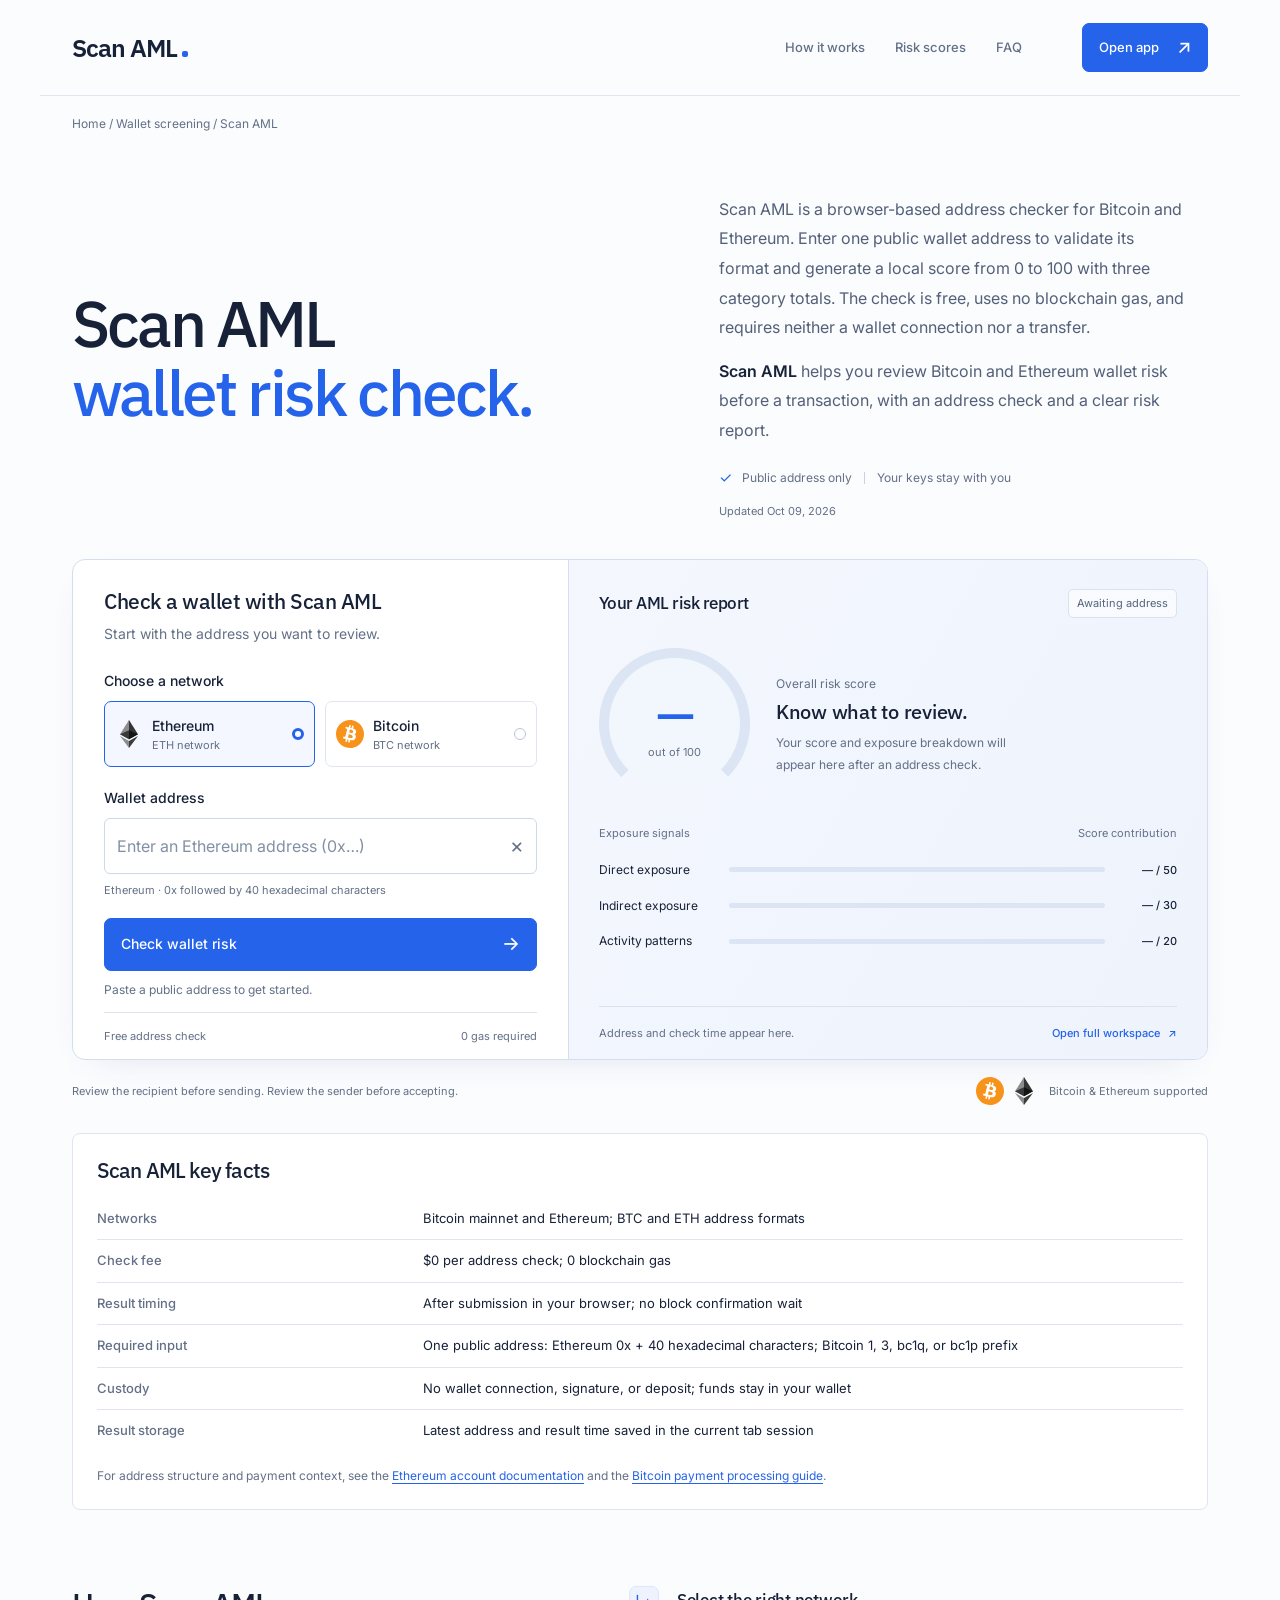
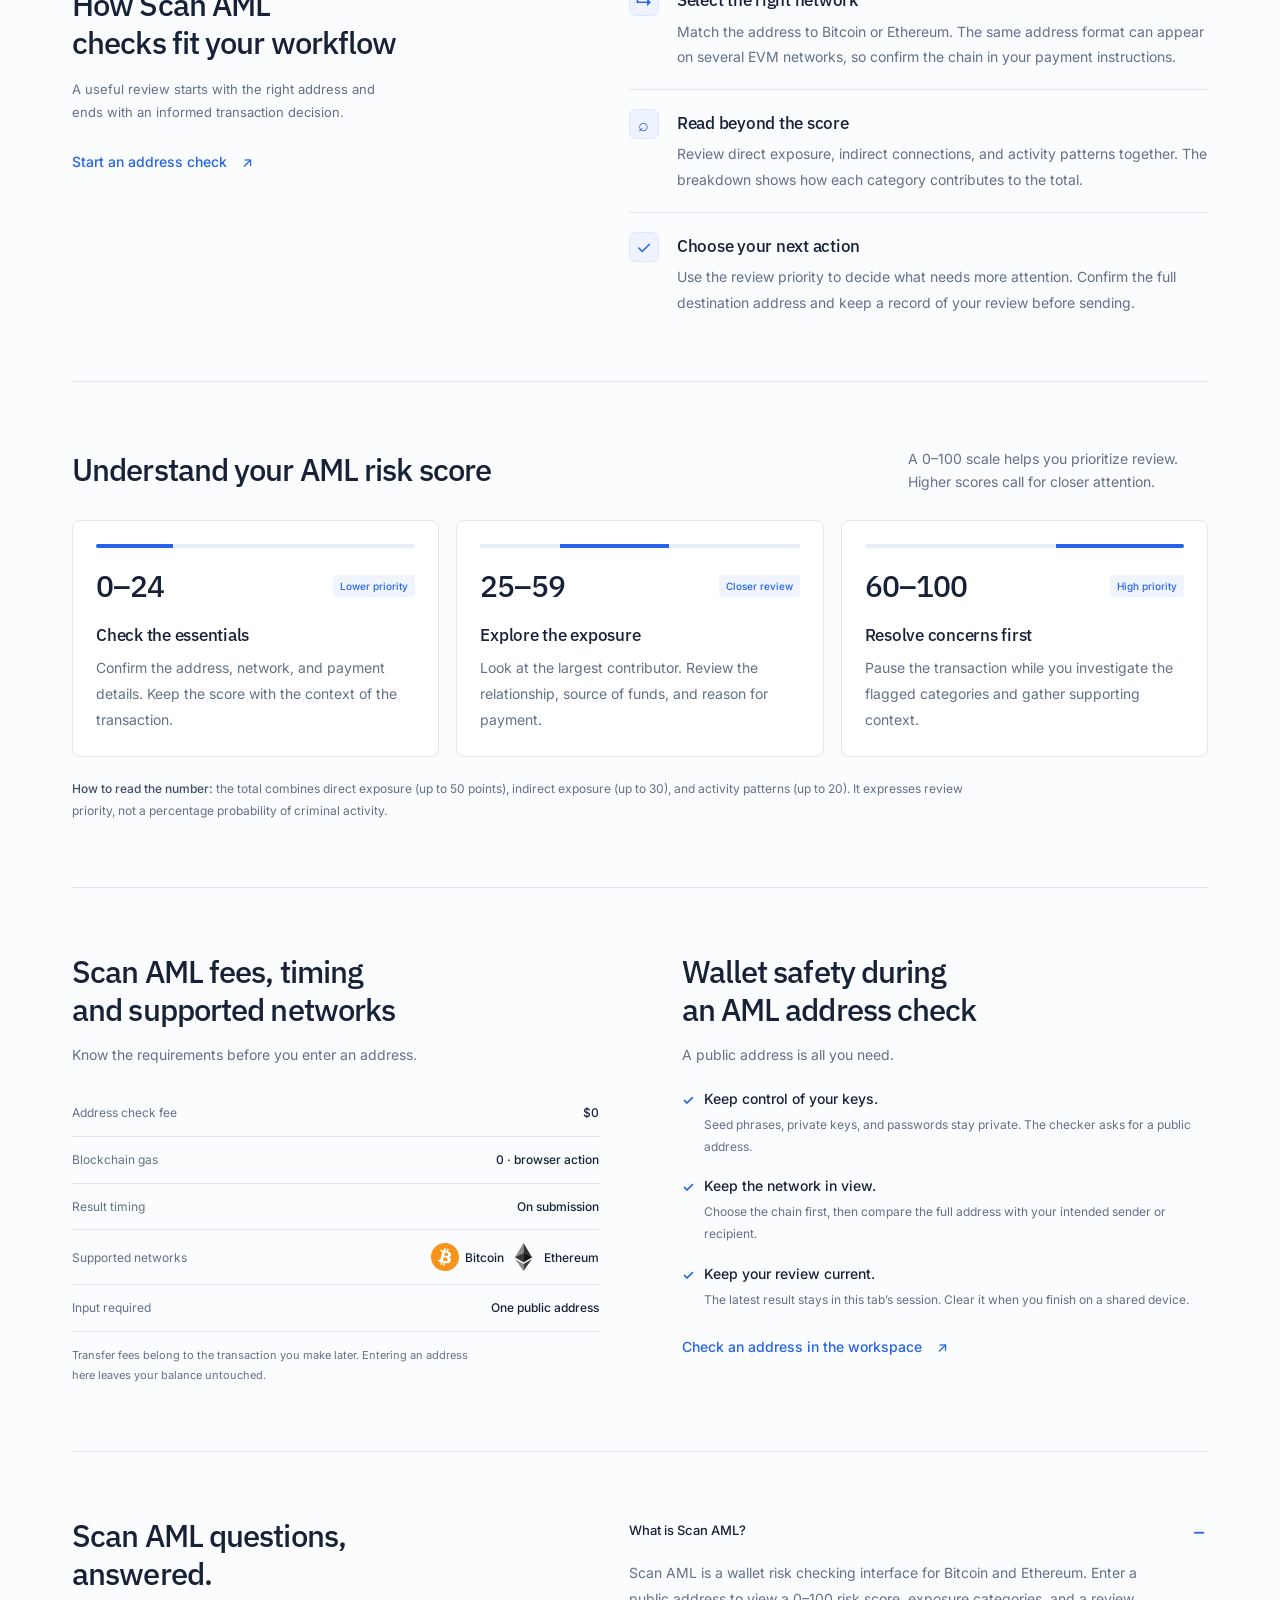
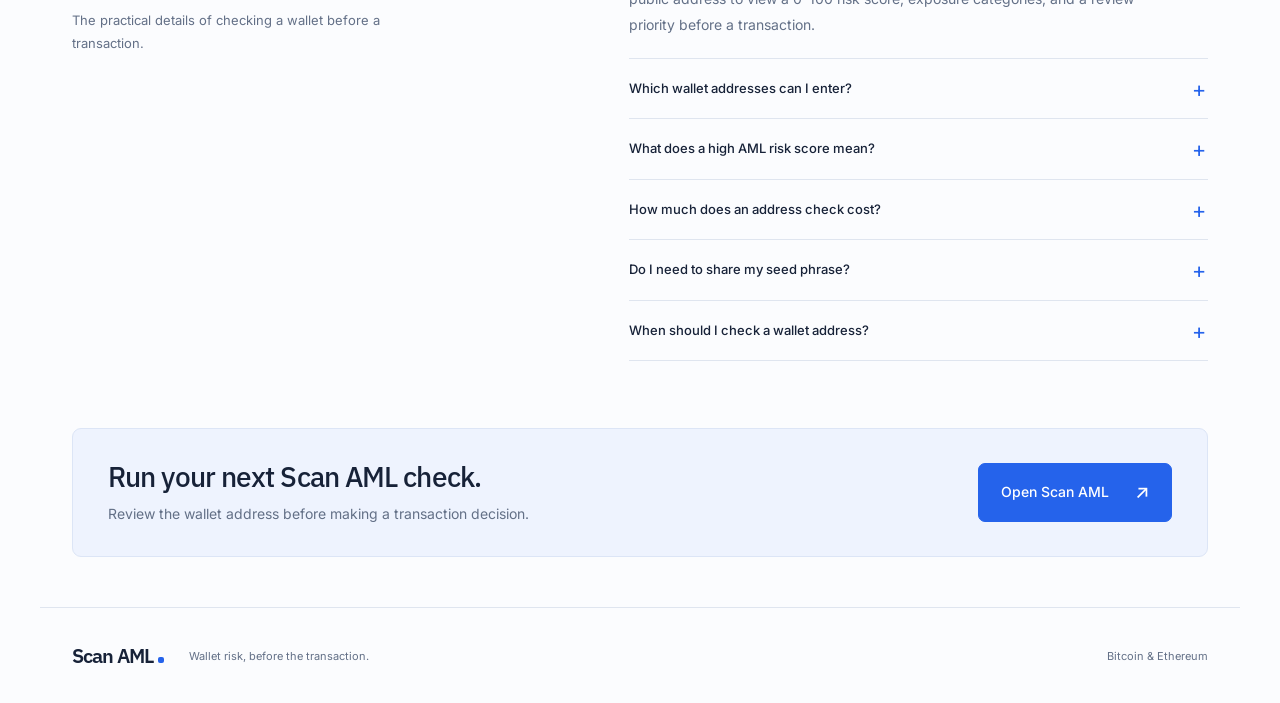
==== commit 1635a152: "SEO: facts table, freshness, breadcrumb, nofollow sources" ====
--- a/index.html
+++ b/index.html
@@ -29,45 +29,75 @@
 <link rel="stylesheet" href="https://fonts.googleapis.com/css2?family=IBM+Plex+Sans:wght@400;500;600;700&family=Inter:wght@400;500;600;700&display=swap">
 <link rel="stylesheet" href="assets/site.css">
 <script src="assets/scan.js" defer></script>
-<script type="application/ld+json">{"@context": "https://schema.org", "@graph": [{"@type": "WebSite", "@id": "https://scan-aml.github.io/#website", "url": "https://scan-aml.github.io/", "name": "Scan AML", "inLanguage": "en"}, {"@type": "WebPage", "@id": "https://scan-aml.github.io/#webpage", "url": "https://scan-aml.github.io/", "name": "Scan AML — Check Wallet Risk Before You Send", "description": "Review Bitcoin and Ethereum wallet risk with an address check, a 0–100 score, and an exposure breakdown.", "isPartOf": {"@id": "https://scan-aml.github.io/#website"}, "about": {"@id": "https://scan-aml.github.io/#application"}, "breadcrumb": {"@id": "https://scan-aml.github.io/#breadcrumb"}, "inLanguage": "en"}, {"@type": "SoftwareApplication", "@id": "https://scan-aml.github.io/#application", "name": "Scan AML", "url": "https://scan-aml.github.io/", "applicationCategory": "FinanceApplication", "operatingSystem": "Web browser", "description": "An address-based wallet risk interface for Bitcoin and Ethereum with a 0–100 score and exposure breakdown.", "offers": {"@type": "Offer", "price": "0", "priceCurrency": "USD"}}, {"@type": "BreadcrumbList", "@id": "https://scan-aml.github.io/#breadcrumb", "itemListElement": [{"@type": "ListItem", "position": 1, "name": "Scan AML", "item": "https://scan-aml.github.io/"}]}, {"@type": "FAQPage", "@id": "https://scan-aml.github.io/#faq", "isPartOf": {"@id": "https://scan-aml.github.io/#webpage"}, "mainEntity": [{"@type": "Question", "name": "What is Scan AML?", "acceptedAnswer": {"@type": "Answer", "text": "Scan AML is a wallet risk checking interface for Bitcoin and Ethereum. Enter a public address to view a 0–100 risk score, exposure categories, and a review priority before a transaction."}}, {"@type": "Question", "name": "Which wallet addresses can I enter?", "acceptedAnswer": {"@type": "Answer", "text": "Choose Ethereum for a 42-character address beginning with 0x. Choose Bitcoin for a mainnet address beginning with 1, 3, bc1q, or bc1p. Enter a public address rather than a transaction hash or a wallet name."}}, {"@type": "Question", "name": "What does a high AML risk score mean?", "acceptedAnswer": {"@type": "Answer", "text": "In this interface, 0–24 is lower priority, 25–59 calls for closer review, and 60–100 is high priority. Read the category breakdown alongside the total. A score is a review priority, not a probability that a person has committed a crime."}}, {"@type": "Question", "name": "How much does an address check cost?", "acceptedAnswer": {"@type": "Answer", "text": "The address check on this page is free. It uses zero blockchain gas because entering an address is a browser action. The network fee for a later transfer is separate and depends on that transaction."}}, {"@type": "Question", "name": "Do I need to share my seed phrase?", "acceptedAnswer": {"@type": "Answer", "text": "Use only the public wallet address. Keep seed phrases, private keys, and exchange passwords private. The address form works directly in your browser and stores the latest result only for the current tab session."}}, {"@type": "Question", "name": "When should I check a wallet address?", "acceptedAnswer": {"@type": "Answer", "text": "Review the destination before sending funds and the source when assessing incoming payments. Confirm the network and the full address against your payment instructions, then record the time of your review."}}]}]}</script>
+<script type="application/ld+json">{"@context": "https://schema.org", "@graph": [{"@type": "WebSite", "@id": "https://scan-aml.github.io/#website", "url": "https://scan-aml.github.io/", "name": "Scan AML", "inLanguage": "en"}, {"@type": "WebPage", "@id": "https://scan-aml.github.io/#webpage", "url": "https://scan-aml.github.io/", "name": "Scan AML — Check Wallet Risk Before You Send", "description": "Review Bitcoin and Ethereum wallet risk with an address check, a 0–100 score, and an exposure breakdown.", "isPartOf": {"@id": "https://scan-aml.github.io/#website"}, "about": {"@id": "https://scan-aml.github.io/#application"}, "breadcrumb": {"@id": "https://scan-aml.github.io/#breadcrumb"}, "inLanguage": "en", "datePublished": "2026-10-09", "dateModified": "2026-10-09"}, {"@type": "SoftwareApplication", "@id": "https://scan-aml.github.io/#application", "name": "Scan AML", "url": "https://scan-aml.github.io/", "applicationCategory": "FinanceApplication", "operatingSystem": "Web browser", "description": "An address-based wallet risk interface for Bitcoin and Ethereum with a 0–100 score and exposure breakdown.", "offers": {"@type": "Offer", "price": "0", "priceCurrency": "USD"}}, {"@type": "BreadcrumbList", "@id": "https://scan-aml.github.io/#breadcrumb", "itemListElement": [{"@type": "ListItem", "position": 1, "name": "Home", "item": "https://scan-aml.github.io/"}, {"@type": "ListItem", "position": 2, "name": "Wallet screening", "item": "https://scan-aml.github.io/dashboard/"}, {"@type": "ListItem", "position": 3, "name": "Scan AML"}]}, {"@type": "FAQPage", "@id": "https://scan-aml.github.io/#faq", "isPartOf": {"@id": "https://scan-aml.github.io/#webpage"}, "mainEntity": [{"@type": "Question", "name": "What is Scan AML?", "acceptedAnswer": {"@type": "Answer", "text": "Scan AML is a wallet risk checking interface for Bitcoin and Ethereum. Enter a public address to view a 0–100 risk score, exposure categories, and a review priority before a transaction."}}, {"@type": "Question", "name": "Which wallet addresses can I enter?", "acceptedAnswer": {"@type": "Answer", "text": "Choose Ethereum for a 42-character address beginning with 0x. Choose Bitcoin for a mainnet address beginning with 1, 3, bc1q, or bc1p. Enter a public address rather than a transaction hash or a wallet name."}}, {"@type": "Question", "name": "What does a high AML risk score mean?", "acceptedAnswer": {"@type": "Answer", "text": "In this interface, 0–24 is lower priority, 25–59 calls for closer review, and 60–100 is high priority. Read the category breakdown alongside the total. A score is a review priority, not a probability that a person has committed a crime."}}, {"@type": "Question", "name": "How much does an address check cost?", "acceptedAnswer": {"@type": "Answer", "text": "The address check on this page is free. It uses zero blockchain gas because entering an address is a browser action. The network fee for a later transfer is separate and depends on that transaction."}}, {"@type": "Question", "name": "Do I need to share my seed phrase?", "acceptedAnswer": {"@type": "Answer", "text": "Use only the public wallet address. Keep seed phrases, private keys, and exchange passwords private. The address form works directly in your browser and stores the latest result only for the current tab session."}}, {"@type": "Question", "name": "When should I check a wallet address?", "acceptedAnswer": {"@type": "Answer", "text": "Review the destination before sending funds and the source when assessing incoming payments. Confirm the network and the full address against your payment instructions, then record the time of your review."}}]}]}</script>
+<style>
+#scan-breadcrumb{padding-top:18px;font-size:12px;color:var(--mute)}
+#scan-breadcrumb a:hover{text-decoration:underline;color:var(--accent)}
+#scan-answer{margin-bottom:14px}
+#scan-updated{margin-top:12px;font-size:11px;color:var(--mute)}
+#scan-facts{margin-top:28px;padding:24px;border:1px solid var(--line);border-radius:8px;background:var(--surface)}
+#scan-facts h2{font-size:21px;margin-bottom:14px}
+#scan-facts table{width:100%;border-collapse:collapse;font-size:13px;text-align:left}
+#scan-facts th,#scan-facts td{padding:10px 0;border-bottom:1px solid var(--line);vertical-align:top}
+#scan-facts th{width:30%;padding-right:18px;font-weight:500;color:var(--mute)}
+#scan-facts tr:last-child th,#scan-facts tr:last-child td{border-bottom:0}
+#scan-facts p{margin-top:14px;font-size:12px;color:var(--mute)}
+#scan-facts a{color:var(--accent);text-decoration:underline;text-underline-offset:3px}
+@media(max-width:760px){#scan-facts{padding:18px}#scan-facts th{width:36%}#scan-facts table{font-size:12px}}
+</style>
 </head>
 <body>
-<header class="ce9b19f c416657">
-  <span class="cca7f3b">Scan AML<span class="c694493" aria-hidden="true"></span></span>
+<header class="c3ebec4 cdfa217">
+  <span class="c284ecb">Scan AML<span class="c22460f" aria-hidden="true"></span></span>
   <nav aria-label="Main navigation"><button type="button" data-scroll="how-it-works">How it works</button><button type="button" data-scroll="risk-guide">Risk scores</button><button type="button" data-scroll="faq">FAQ</button></nav>
-  <a class="c350402 c2f1b53" href="dashboard/">Open app <span aria-hidden="true">↗</span></a>
+  <a class="c308490 c37f079" href="dashboard/">Open app <span aria-hidden="true">↗</span></a>
 </header>
-<main class="ce9b19f">
-  <section class="c95bb35" aria-labelledby="page-title">
-    <div class="ce4fdaf"><h1 id="page-title">Scan AML<br> <span class="c0ea742">wallet risk check.</span></h1><div class="ca6bc39"><p class="c0f36d1"><strong>Scan AML</strong> helps you review Bitcoin and Ethereum wallet risk before a transaction, with an address check and a clear risk report.</p><p class="c6d3904"><span class="c6a90a9" aria-hidden="true">✓</span> Public address only <span class="ccf99c2"></span> Your keys stay with you</p></div></div>
-    <div class="cb6ae1d ca89229">
-      <div class="c8f3659">
-        <h2>Check a wallet with Scan AML</h2><p class="c72dac9">Start with the address you want to review.</p>
+<main class="c3ebec4">
+  <nav id="scan-breadcrumb" aria-label="Breadcrumb"><a href="/">Home</a> / <a href="dashboard/">Wallet screening</a> / <span aria-current="page">Scan AML</span></nav>
+  <section class="c70b9af" aria-labelledby="page-title">
+    <div class="c45275b"><h1 id="page-title">Scan AML<br> <span class="ce0997d">wallet risk check.</span></h1><div class="cf4f28b"><p class="c5b6245" id="scan-answer">Scan AML is a browser-based address checker for Bitcoin and Ethereum. Enter one public wallet address to validate its format and generate a local score from 0 to 100 with three category totals. The check is free, uses no blockchain gas, and requires neither a wallet connection nor a transfer.</p><p class="c5b6245"><strong>Scan AML</strong> helps you review Bitcoin and Ethereum wallet risk before a transaction, with an address check and a clear risk report.</p><p class="cd3d54f"><span class="cd71d28" aria-hidden="true">✓</span> Public address only <span class="c289f28"></span> Your keys stay with you</p><p id="scan-updated">Updated <time datetime="2026-10-09">Oct 09, 2026</time></p></div></div>
+    <div class="c2c9c4a c3a4ec5">
+      <div class="ca1d3ee">
+        <h2>Check a wallet with Scan AML</h2><p class="c382495">Start with the address you want to review.</p>
         <form id="scan-form" novalidate>
-          <fieldset><legend>Choose a network</legend><div class="cf9ce60"><label class="c9e54f8"><input type="radio" name="network" value="eth" checked><img src="assets/tokens/eth.svg" alt="" width="28" height="28"><span>Ethereum<small>ETH network</small></span><span class="c8dc472" aria-hidden="true"></span></label><label class="c9e54f8"><input type="radio" name="network" value="btc"><img src="assets/tokens/btc.svg" alt="" width="28" height="28"><span>Bitcoin<small>BTC network</small></span><span class="c8dc472" aria-hidden="true"></span></label></div></fieldset>
-          <label class="cd1ce84" for="address">Wallet address</label><div class="c18b011"><input id="address" name="address" type="text" placeholder="Enter an Ethereum address (0x…)" autocomplete="off" autocapitalize="off" spellcheck="false" aria-describedby="address-hint form-message"><button type="button" id="clear-address" aria-label="Clear address" title="Clear address">×</button></div>
-          <p class="c3da0fd" id="address-hint">Ethereum · 0x followed by 40 hexadecimal characters</p>
-          <button class="c350402 cd8d8ec" id="scan-button" type="submit">Check wallet risk <span aria-hidden="true">→</span></button>
-          <p id="form-message" class="ca1c851" role="status" aria-live="polite">Paste a public address to get started.</p>
+          <fieldset><legend>Choose a network</legend><div class="c1fb0c3"><label class="c45e019"><input type="radio" name="network" value="eth" checked><img src="assets/tokens/eth.svg" alt="" width="28" height="28"><span>Ethereum<small>ETH network</small></span><span class="c1868e2" aria-hidden="true"></span></label><label class="c45e019"><input type="radio" name="network" value="btc"><img src="assets/tokens/btc.svg" alt="" width="28" height="28"><span>Bitcoin<small>BTC network</small></span><span class="c1868e2" aria-hidden="true"></span></label></div></fieldset>
+          <label class="c4ef5f4" for="address">Wallet address</label><div class="cb4bf05"><input id="address" name="address" type="text" placeholder="Enter an Ethereum address (0x…)" autocomplete="off" autocapitalize="off" spellcheck="false" aria-describedby="address-hint form-message"><button type="button" id="clear-address" aria-label="Clear address" title="Clear address">×</button></div>
+          <p class="ce12028" id="address-hint">Ethereum · 0x followed by 40 hexadecimal characters</p>
+          <button class="c308490 cad73ff" id="scan-button" type="submit">Check wallet risk <span aria-hidden="true">→</span></button>
+          <p id="form-message" class="ceba154" role="status" aria-live="polite">Paste a public address to get started.</p>
         </form>
-        <div class="c0df2bb"><span>Free address check</span><span>0 gas required</span></div>
-        <noscript><p class="c5e7a21">Enable JavaScript to use the address checker. The risk guide and FAQs are available below.</p></noscript>
+        <div class="caf8991"><span>Free address check</span><span>0 gas required</span></div>
+        <noscript><p class="c6f722b">Enable JavaScript to use the address checker. The risk guide and FAQs are available below.</p></noscript>
       </div>
-      <section class="cab3402" aria-labelledby="report-title" aria-busy="false" id="report-panel">
-        <div class="c1e8b37"><h2 id="report-title">Your AML risk report</h2><span class="cf7e4d1" id="report-status">Awaiting address</span></div>
-        <div class="cd909ed"><div class="c70c32e" id="score-gauge"><div><strong id="risk-score">—</strong><span>out of 100</span></div></div><div class="ccef9fa"><span class="c72dac9">Overall risk score</span><h3 id="risk-level">Know what to review.</h3><p id="risk-summary">Your score and exposure breakdown will appear here after an address check.</p></div></div>
-        <div class="ce6c6e6"><div class="c79f3bb"><span>Exposure signals</span><span>Score contribution</span></div><div class="c9c68ca"><span>Direct exposure</span><span class="c75311e"><i id="direct-bar"></i></span><b id="direct-value">— / 50</b></div><div class="c9c68ca"><span>Indirect exposure</span><span class="c75311e"><i id="indirect-bar"></i></span><b id="indirect-value">— / 30</b></div><div class="c9c68ca"><span>Activity patterns</span><span class="c75311e"><i id="activity-bar"></i></span><b id="activity-value">— / 20</b></div></div>
-        <div class="cc147f2"><span id="report-reference">Address and check time appear here.</span><a href="dashboard/">Open full workspace <span aria-hidden="true">↗</span></a></div>
+      <section class="cf6bb34" aria-labelledby="report-title" aria-busy="false" id="report-panel">
+        <div class="ca69fd1"><h2 id="report-title">Your AML risk report</h2><span class="cdb64f1" id="report-status">Awaiting address</span></div>
+        <div class="cf0ee6c"><div class="c1557ec" id="score-gauge"><div><strong id="risk-score">—</strong><span>out of 100</span></div></div><div class="c36eeb7"><span class="c382495">Overall risk score</span><h3 id="risk-level">Know what to review.</h3><p id="risk-summary">Your score and exposure breakdown will appear here after an address check.</p></div></div>
+        <div class="ced4795"><div class="c8b8677"><span>Exposure signals</span><span>Score contribution</span></div><div class="cac617e"><span>Direct exposure</span><span class="ccd0fbc"><i id="direct-bar"></i></span><b id="direct-value">— / 50</b></div><div class="cac617e"><span>Indirect exposure</span><span class="ccd0fbc"><i id="indirect-bar"></i></span><b id="indirect-value">— / 30</b></div><div class="cac617e"><span>Activity patterns</span><span class="ccd0fbc"><i id="activity-bar"></i></span><b id="activity-value">— / 20</b></div></div>
+        <div class="c7f9da3"><span id="report-reference">Address and check time appear here.</span><a href="dashboard/">Open full workspace <span aria-hidden="true">↗</span></a></div>
       </section>
     </div>
-    <div class="c7ce208"><p>Review the recipient before sending. Review the sender before accepting.</p><div><img src="assets/tokens/btc.svg" alt="Bitcoin" width="28" height="28"><img src="assets/tokens/eth.svg" alt="Ethereum" width="28" height="28"><span>Bitcoin & Ethereum supported</span></div></div>
+    <div class="c3477ba"><p>Review the recipient before sending. Review the sender before accepting.</p><div><img src="assets/tokens/btc.svg" alt="Bitcoin" width="28" height="28"><img src="assets/tokens/eth.svg" alt="Ethereum" width="28" height="28"><span>Bitcoin & Ethereum supported</span></div></div>
   </section>
-  <section class="c517da3 c064536" id="how-it-works"><div class="c7a546f"><h2>How Scan AML<br> checks fit your workflow</h2><p>A useful review starts with the right address and ends with an informed transaction decision.</p><a class="c1dd323" href="dashboard/">Start an address check <span aria-hidden="true">↗</span></a></div><div class="ca56371"><article><span class="cba9dc1" aria-hidden="true">↳</span><div><h3>Select the right network</h3><p>Match the address to Bitcoin or Ethereum. The same address format can appear on several EVM networks, so confirm the chain in your payment instructions.</p></div></article><article><span class="cba9dc1" aria-hidden="true">⌕</span><div><h3>Read beyond the score</h3><p>Review direct exposure, indirect connections, and activity patterns together. The breakdown shows how each category contributes to the total.</p></div></article><article><span class="cba9dc1" aria-hidden="true">✓</span><div><h3>Choose your next action</h3><p>Use the review priority to decide what needs more attention. Confirm the full destination address and keep a record of your review before sending.</p></div></article></div></section>
-  <section class="c511f6d c064536" id="risk-guide"><div class="c3876f4"><h2>Understand your AML risk score</h2><p>A 0–100 scale helps you prioritize review. Higher scores call for closer attention.</p></div><div class="c76ef0b"><article class="cc72cbd"><div class="c035341 c61015d"><i></i></div><p class="c02c62d">0–24<span>Lower priority</span></p><h3>Check the essentials</h3><p>Confirm the address, network, and payment details. Keep the score with the context of the transaction.</p></article><article class="cc72cbd"><div class="c035341 c51925b"><i></i></div><p class="c02c62d">25–59<span>Closer review</span></p><h3>Explore the exposure</h3><p>Look at the largest contributor. Review the relationship, source of funds, and reason for payment.</p></article><article class="cc72cbd"><div class="c035341 cdab52e"><i></i></div><p class="c02c62d">60–100<span>High priority</span></p><h3>Resolve concerns first</h3><p>Pause the transaction while you investigate the flagged categories and gather supporting context.</p></article></div><p class="cdcdffc"><strong>How to read the number:</strong> the total combines direct exposure (up to 50 points), indirect exposure (up to 30), and activity patterns (up to 20). It expresses review priority, not a percentage probability of criminal activity.</p></section>
-  <section class="c8b5768 c064536" aria-label="Address check details"><div class="c4a750f"><h2>Scan AML fees, timing<br> and supported networks</h2><p>Know the requirements before you enter an address.</p><dl class="c4727d6"><div><dt>Address check fee</dt><dd>$0</dd></div><div><dt>Blockchain gas</dt><dd>0 · browser action</dd></div><div><dt>Result timing</dt><dd>On submission</dd></div><div><dt>Supported networks</dt><dd><img src="assets/tokens/btc.svg" alt="" width="28" height="28"> Bitcoin <img src="assets/tokens/eth.svg" alt="" width="28" height="28"> Ethereum</dd></div><div><dt>Input required</dt><dd>One public address</dd></div></dl><p class="c4ced8e">Transfer fees belong to the transaction you make later. Entering an address here leaves your balance untouched.</p></div><div class="c7b725a"><h2>Wallet safety during<br> an AML address check</h2><p class="c73dd25">A public address is all you need.</p><ul><li><strong>Keep control of your keys.</strong><span>Seed phrases, private keys, and passwords stay private. The checker asks for a public address.</span></li><li><strong>Keep the network in view.</strong><span>Choose the chain first, then compare the full address with your intended sender or recipient.</span></li><li><strong>Keep your review current.</strong><span>The latest result stays in this tab’s session. Clear it when you finish on a shared device.</span></li></ul><a class="c1dd323" href="dashboard/">Check an address in the workspace <span aria-hidden="true">↗</span></a></div></section>
-  <section class="c8d52d5 c064536" id="faq"><div class="c7a546f"><h2>Scan AML questions,<br> answered.</h2><p>The practical details of checking a wallet before a transaction.</p></div><div class="c03388f"><details open><summary>What is Scan AML?</summary><p>Scan AML is a wallet risk checking interface for Bitcoin and Ethereum. Enter a public address to view a 0–100 risk score, exposure categories, and a review priority before a transaction.</p></details><details><summary>Which wallet addresses can I enter?</summary><p>Choose Ethereum for a 42-character address beginning with 0x. Choose Bitcoin for a mainnet address beginning with 1, 3, bc1q, or bc1p. Enter a public address rather than a transaction hash or a wallet name.</p></details><details><summary>What does a high AML risk score mean?</summary><p>In this interface, 0–24 is lower priority, 25–59 calls for closer review, and 60–100 is high priority. Read the category breakdown alongside the total. A score is a review priority, not a probability that a person has committed a crime.</p></details><details><summary>How much does an address check cost?</summary><p>The address check on this page is free. It uses zero blockchain gas because entering an address is a browser action. The network fee for a later transfer is separate and depends on that transaction.</p></details><details><summary>Do I need to share my seed phrase?</summary><p>Use only the public wallet address. Keep seed phrases, private keys, and exchange passwords private. The address form works directly in your browser and stores the latest result only for the current tab session.</p></details><details><summary>When should I check a wallet address?</summary><p>Review the destination before sending funds and the source when assessing incoming payments. Confirm the network and the full address against your payment instructions, then record the time of your review.</p></details></div></section>
-  <section class="cbc9707"><div><h2>Run your next Scan AML check.</h2><p>Review the wallet address before making a transaction decision.</p></div><a class="c350402" href="dashboard/">Open Scan AML <span aria-hidden="true">↗</span></a></section>
+  <section id="scan-facts" aria-labelledby="scan-facts-title">
+    <h2 id="scan-facts-title">Scan AML key facts</h2>
+    <table aria-labelledby="scan-facts-title">
+      <tbody>
+        <tr><th scope="row">Networks</th><td>Bitcoin mainnet and Ethereum; BTC and ETH address formats</td></tr>
+        <tr><th scope="row">Check fee</th><td>$0 per address check; 0 blockchain gas</td></tr>
+        <tr><th scope="row">Result timing</th><td>After submission in your browser; no block confirmation wait</td></tr>
+        <tr><th scope="row">Required input</th><td>One public address: Ethereum 0x + 40 hexadecimal characters; Bitcoin 1, 3, bc1q, or bc1p prefix</td></tr>
+        <tr><th scope="row">Custody</th><td>No wallet connection, signature, or deposit; funds stay in your wallet</td></tr>
+        <tr><th scope="row">Result storage</th><td>Latest address and result time saved in the current tab session</td></tr>
+      </tbody>
+    </table>
+    <p>For address structure and payment context, see the <a href="https://ethereum.org/en/developers/docs/accounts/" rel="nofollow noopener" target="_blank">Ethereum account documentation</a> and the <a href="https://developer.bitcoin.org/devguide/payment_processing.html" rel="nofollow noopener" target="_blank">Bitcoin payment processing guide</a>.</p>
+  </section>
+  <section class="c4e0b45 c1c7416" id="how-it-works"><div class="ce61c5d"><h2>How Scan AML<br> checks fit your workflow</h2><p>A useful review starts with the right address and ends with an informed transaction decision.</p><a class="cee01f8" href="dashboard/">Start an address check <span aria-hidden="true">↗</span></a></div><div class="c6f874e"><article><span class="c6afe63" aria-hidden="true">↳</span><div><h3>Select the right network</h3><p>Match the address to Bitcoin or Ethereum. The same address format can appear on several EVM networks, so confirm the chain in your payment instructions.</p></div></article><article><span class="c6afe63" aria-hidden="true">⌕</span><div><h3>Read beyond the score</h3><p>Review direct exposure, indirect connections, and activity patterns together. The breakdown shows how each category contributes to the total.</p></div></article><article><span class="c6afe63" aria-hidden="true">✓</span><div><h3>Choose your next action</h3><p>Use the review priority to decide what needs more attention. Confirm the full destination address and keep a record of your review before sending.</p></div></article></div></section>
+  <section class="ce4139d c1c7416" id="risk-guide"><div class="c37fbe7"><h2>Understand your AML risk score</h2><p>A 0–100 scale helps you prioritize review. Higher scores call for closer attention.</p></div><div class="ce35317"><article class="cb910ee"><div class="c61febf c8e0673"><i></i></div><p class="c61cd72">0–24<span>Lower priority</span></p><h3>Check the essentials</h3><p>Confirm the address, network, and payment details. Keep the score with the context of the transaction.</p></article><article class="cb910ee"><div class="c61febf c793403"><i></i></div><p class="c61cd72">25–59<span>Closer review</span></p><h3>Explore the exposure</h3><p>Look at the largest contributor. Review the relationship, source of funds, and reason for payment.</p></article><article class="cb910ee"><div class="c61febf c35282c"><i></i></div><p class="c61cd72">60–100<span>High priority</span></p><h3>Resolve concerns first</h3><p>Pause the transaction while you investigate the flagged categories and gather supporting context.</p></article></div><p class="c07f1c6"><strong>How to read the number:</strong> the total combines direct exposure (up to 50 points), indirect exposure (up to 30), and activity patterns (up to 20). It expresses review priority, not a percentage probability of criminal activity.</p></section>
+  <section class="cf227d2 c1c7416" aria-label="Address check details"><div class="c199d42"><h2>Scan AML fees, timing<br> and supported networks</h2><p>Know the requirements before you enter an address.</p><dl class="ca4dc9f"><div><dt>Address check fee</dt><dd>$0</dd></div><div><dt>Blockchain gas</dt><dd>0 · browser action</dd></div><div><dt>Result timing</dt><dd>On submission</dd></div><div><dt>Supported networks</dt><dd><img src="assets/tokens/btc.svg" alt="" width="28" height="28"> Bitcoin <img src="assets/tokens/eth.svg" alt="" width="28" height="28"> Ethereum</dd></div><div><dt>Input required</dt><dd>One public address</dd></div></dl><p class="c2ef7a8">Transfer fees belong to the transaction you make later. Entering an address here leaves your balance untouched.</p></div><div class="c45d0f5"><h2>Wallet safety during<br> an AML address check</h2><p class="c1953cb">A public address is all you need.</p><ul><li><strong>Keep control of your keys.</strong><span>Seed phrases, private keys, and passwords stay private. The checker asks for a public address.</span></li><li><strong>Keep the network in view.</strong><span>Choose the chain first, then compare the full address with your intended sender or recipient.</span></li><li><strong>Keep your review current.</strong><span>The latest result stays in this tab’s session. Clear it when you finish on a shared device.</span></li></ul><a class="cee01f8" href="dashboard/">Check an address in the workspace <span aria-hidden="true">↗</span></a></div></section>
+  <section class="c06d516 c1c7416" id="faq"><div class="ce61c5d"><h2>Scan AML questions,<br> answered.</h2><p>The practical details of checking a wallet before a transaction.</p></div><div class="ccd6ba4"><details open><summary>What is Scan AML?</summary><p>Scan AML is a wallet risk checking interface for Bitcoin and Ethereum. Enter a public address to view a 0–100 risk score, exposure categories, and a review priority before a transaction.</p></details><details><summary>Which wallet addresses can I enter?</summary><p>Choose Ethereum for a 42-character address beginning with 0x. Choose Bitcoin for a mainnet address beginning with 1, 3, bc1q, or bc1p. Enter a public address rather than a transaction hash or a wallet name.</p></details><details><summary>What does a high AML risk score mean?</summary><p>In this interface, 0–24 is lower priority, 25–59 calls for closer review, and 60–100 is high priority. Read the category breakdown alongside the total. A score is a review priority, not a probability that a person has committed a crime.</p></details><details><summary>How much does an address check cost?</summary><p>The address check on this page is free. It uses zero blockchain gas because entering an address is a browser action. The network fee for a later transfer is separate and depends on that transaction.</p></details><details><summary>Do I need to share my seed phrase?</summary><p>Use only the public wallet address. Keep seed phrases, private keys, and exchange passwords private. The address form works directly in your browser and stores the latest result only for the current tab session.</p></details><details><summary>When should I check a wallet address?</summary><p>Review the destination before sending funds and the source when assessing incoming payments. Confirm the network and the full address against your payment instructions, then record the time of your review.</p></details></div></section>
+  <section class="ced9377"><div><h2>Run your next Scan AML check.</h2><p>Review the wallet address before making a transaction decision.</p></div><a class="c308490" href="dashboard/">Open Scan AML <span aria-hidden="true">↗</span></a></section>
 </main>
-<footer class="ce9b19f c63b663"><span class="cca7f3b">Scan AML<span class="c694493" aria-hidden="true"></span></span><p>Wallet risk, before the transaction.</p><span>Bitcoin & Ethereum</span></footer>
+<footer class="c3ebec4 c8895c3"><span class="c284ecb">Scan AML<span class="c22460f" aria-hidden="true"></span></span><p>Wallet risk, before the transaction.</p><span>Bitcoin & Ethereum</span></footer>
 </body>
 </html>
--- a/assets/site.css
+++ b/assets/site.css
@@ -1,7 +1,7 @@
 :root{--bg:#fbfcfe;--surface:#fff;--surface2:#f1f5fc;--line:#dfe5ef;--text:#172238;--mute:#637087;--accent:#2563EB;--display:"IBM Plex Sans",Inter,sans-serif}
-*{box-sizing:border-box;margin:0;padding:0}html{scroll-behavior:smooth;scroll-padding-top:28px}body{background:var(--bg);color:var(--text);font:14px/1.65 Inter,system-ui,sans-serif;-webkit-font-smoothing:antialiased}button,input{font:inherit}button,a,input,summary{-webkit-tap-highlight-color:transparent}a{color:inherit;text-decoration:none}button{cursor:pointer}img{display:block;object-fit:contain}button:focus-visible,a:focus-visible,input:focus-visible,summary:focus-visible{outline:3px solid var(--accent);outline-offset:5px}.ce9b19f{max-width:1200px;margin:auto;padding:0 32px}.c416657{height:96px;display:flex;align-items:center;justify-content:space-between;gap:28px;border-bottom:1px solid var(--line)}.cca7f3b{display:flex;align-items:baseline;gap:5px;font:600 25px/1 var(--display);letter-spacing:-1px;white-space:nowrap}.c694493{width:6px;height:6px;background:var(--accent);border-radius:2px}.c416657 nav{display:flex;gap:30px;margin-left:auto;margin-right:32px}.c416657 nav button{border:0;background:none;color:var(--mute);font-weight:500;font-size:13px}.c416657 nav button:hover{color:var(--accent)}.c350402{display:inline-flex;align-items:center;justify-content:center;gap:26px;background:var(--accent);color:white;font:500 14px/1.2 Inter,sans-serif;border:1px solid var(--accent);border-radius:7px;padding:17px 22px;transition:background .2s,box-shadow .2s}.c350402:hover{background:#1d4ed8;box-shadow:0 5px 15px #2563eb1a}.c350402.c2f1b53{padding:12px 16px;font-size:13px;gap:18px}.c350402 span{font-size:19px}.c0ea742{color:var(--accent)}.c95bb35{padding-top:61px}.ce4fdaf{display:grid;grid-template-columns:1.2fr 1fr;gap:60px;align-items:center;margin-bottom:39px}h1{font:500 clamp(43px,5vw,64px)/1.07 var(--display);letter-spacing:-2.8px}h2{font:500 31px/1.22 var(--display);letter-spacing:-.9px}h3{font:500 19px/1.3 var(--display);letter-spacing:-.25px}.c0f36d1{font-size:16px;line-height:1.85;color:#536078;max-width:465px}.c0f36d1 strong{color:var(--text);font-weight:600}.c6d3904{display:flex;gap:10px;align-items:center;font-size:12px;margin-top:20px;color:var(--mute)}.c6a90a9{color:var(--accent);font-size:15px}.ccf99c2{height:12px;width:1px;background:#c9d2e0;margin:0 2px}.cb6ae1d{display:grid;grid-template-columns:.96fr 1.24fr;background:var(--surface);border:1px solid #d4deee;border-radius:13px;overflow:hidden;box-shadow:0 12px 38px -24px #29497d3b}.c8f3659{padding:29px 31px 0;min-width:0}.cb6ae1d h2{font-size:21px;letter-spacing:-.5px}.c72dac9{color:var(--mute)}.c8f3659>.c72dac9{font-size:14px;margin-top:7px}fieldset{border:0;margin:24px 0 19px;min-width:0}legend,.cd1ce84{display:block;font-size:14px;font-weight:500;margin-bottom:9px}.cf9ce60{display:grid;grid-template-columns:1fr 1fr;gap:10px}.c9e54f8{position:relative;display:flex;align-items:center;gap:9px;padding:12px 10px;border:1px solid var(--line);border-radius:7px;cursor:pointer;font-size:14px;font-weight:500}.c9e54f8 input{position:absolute;opacity:0;width:1px;height:1px}.c9e54f8:has(input:checked){border-color:var(--accent);background:#f4f7ff}.c9e54f8:has(input:focus-visible){outline:3px solid #2563eb;outline-offset:3px}.c9e54f8 small{display:block;font-size:11px;font-weight:400;color:var(--mute);line-height:1.5}.c8dc472{margin-left:auto;width:12px;height:12px;border:1px solid #bac4d4;border-radius:50%;flex:none}.c9e54f8:has(input:checked) .c8dc472{border:3px solid var(--accent);background:white}.c18b011{display:flex;border:1px solid #cfd8e6;background:#fff;border-radius:6px;overflow:hidden}.c18b011:focus-within{border-color:var(--accent);box-shadow:0 0 0 3px #2563eb12}.c18b011 input{min-width:0;width:100%;padding:14px 12px;border:0;outline:none;font-size:16px;color:var(--text);background:transparent}.c18b011 input:focus-visible{outline:none}.c18b011 input::placeholder{color:#8290a5}.c18b011:has([aria-invalid=true]){border-color:#7d2938}.c18b011 button{border:0;background:transparent;color:var(--mute);font-size:21px;padding:0 12px}.c3da0fd{font-size:11px;color:var(--mute);margin:7px 0 19px;min-height:17px}.cd8d8ec{width:100%;justify-content:space-between;padding:14px 16px}.cd8d8ec:disabled{opacity:.65;cursor:wait}.ca1c851{font-size:12px;color:var(--mute);min-height:41px;padding:9px 0}.ca1c851.error{color:#7d2938}.c0df2bb{border-top:1px solid var(--line);display:flex;gap:16px;justify-content:space-between;color:var(--mute);font-size:11px;padding:14px 0}.c5e7a21{padding-bottom:12px}.cab3402{min-width:0;padding:29px 30px 0;background:linear-gradient(120deg,#f4f7fe,#eef3fc);border-left:1px solid #d4deee;display:flex;flex-direction:column}.c1e8b37{display:flex;align-items:center;justify-content:space-between;gap:10px}.c1e8b37 h2{font-size:17px}.cf7e4d1{color:#55647d;background:#fff9;border:1px solid #d9e2f1;border-radius:5px;padding:4px 8px;font-size:11px;white-space:nowrap}.cd909ed{display:flex;gap:26px;align-items:center;margin:30px 0 25px}.c70c32e{flex:none;width:151px;height:151px;display:grid;place-items:center;border-radius:50%;background:conic-gradient(from 225deg,var(--accent) 0deg,#dce5f3 0deg,#dce5f3 270deg,transparent 270deg);position:relative}.c70c32e:before{content:"";position:absolute;inset:10px;border-radius:50%;background:#f2f6fd}.c70c32e>div{position:relative;text-align:center}.c70c32e strong{font:500 50px/1.15 var(--display);letter-spacing:-2px;color:var(--accent)}.c70c32e span{display:block;font-size:11px;color:var(--mute)}.ccef9fa{min-width:0}.ccef9fa>.c72dac9{font-size:12px}.ccef9fa h3{font-size:20px;margin:5px 0 7px}.ccef9fa p{font-size:12px;color:var(--mute);line-height:1.8;max-width:250px}.c79f3bb{display:flex;justify-content:space-between;font-size:11px;color:var(--mute);margin-bottom:10px}.c9c68ca{display:grid;grid-template-columns:115px 1fr 57px;align-items:center;gap:15px;font-size:12px;padding:8px 0}.c9c68ca b{font-size:11px;font-weight:500;text-align:right;font-variant-numeric:tabular-nums}.c75311e{height:5px;background:#dce5f3;border-radius:3px;overflow:hidden}.c75311e i{display:block;background:var(--accent);height:100%;width:0;transition:width .3s}.cc147f2{display:flex;justify-content:space-between;gap:12px;margin-top:auto;border-top:1px solid #d9e2f1;padding:17px 0;font-size:11px;color:var(--mute)}.cc147f2 a{color:var(--accent);font-weight:500;white-space:nowrap}.cc147f2 a span{margin-left:5px}#report-reference{overflow-wrap:anywhere}.c7ce208{display:flex;align-items:center;justify-content:space-between;gap:20px;margin-top:17px;font-size:11px;color:var(--mute)}.c7ce208>div{display:flex;align-items:center;gap:6px;white-space:nowrap}.c7ce208>div>span{margin-left:5px}.c064536{padding:65px 0;border-bottom:1px solid var(--line)}.c517da3{display:grid;grid-template-columns:1fr 1.23fr;gap:86px;padding-top:76px}.c7a546f>p{color:var(--mute);margin-top:16px;max-width:330px;font-size:13px;line-height:1.8}.c1dd323{display:inline-flex;align-items:center;gap:15px;color:var(--accent);font-size:14px;font-weight:500;margin-top:25px}.c1dd323:hover{text-decoration:underline}.ca56371 article{display:flex;gap:18px;padding:19px 0;border-bottom:1px solid var(--line)}.ca56371 article:first-child{padding-top:0}.ca56371 article:last-child{border:0;padding-bottom:0}.cba9dc1{width:30px;height:30px;flex:none;display:grid;place-items:center;color:var(--accent);background:#eef3ff;border:1px solid #dce6ff;border-radius:7px;font-size:18px}.ca56371 h3{font-size:17px;margin:3px 0 7px}.ca56371 p{font-size:14px;color:var(--mute);line-height:1.85}.c3876f4{display:flex;justify-content:space-between;gap:40px;align-items:center;margin-bottom:27px}.c3876f4>p{color:var(--mute);font-size:14px;max-width:300px}.c76ef0b{display:grid;grid-template-columns:repeat(3,1fr);gap:17px}.cc72cbd{border:1px solid var(--line);border-radius:8px;padding:23px;background:white}.c035341{height:4px;background:#e9eef6;position:relative;margin-bottom:20px;border-radius:3px;overflow:hidden}.c035341 i{position:absolute;height:100%;background:var(--accent)}.c61015d i{width:24%}.c51925b i{left:25%;width:34%}.cdab52e i{left:60%;width:40%}.c02c62d{font:500 30px/1.2 var(--display);letter-spacing:-1px;display:flex;align-items:center;justify-content:space-between;gap:12px}.c02c62d span{font:500 10px Inter,sans-serif;letter-spacing:0;color:var(--accent);background:#eff4ff;padding:5px 7px;border-radius:4px}.cc72cbd h3{font-size:17px;margin:20px 0 9px}.cc72cbd>p:last-child{font-size:14px;color:var(--mute);line-height:1.85}.cdcdffc{font-size:12px;color:var(--mute);line-height:1.85;margin-top:21px;max-width:925px}.cdcdffc strong{font-weight:500;color:#3e4e69}.c8b5768{display:grid;grid-template-columns:1fr 1fr;gap:83px}.c4a750f>p{font-size:14px;color:var(--mute);margin-top:14px}.c4727d6{margin-top:24px}.c4727d6>div{display:flex;align-items:center;justify-content:space-between;gap:20px;border-bottom:1px solid var(--line);padding:13px 0;font-size:12px}.c4727d6 dt{color:var(--mute)}.c4727d6 dd{font-weight:500;display:flex;align-items:center;gap:6px;text-align:right}.c4a750f .c4ced8e{font-size:11px;line-height:1.8;max-width:400px}.c73dd25{color:var(--mute);margin-top:14px;font-size:14px}.c7b725a ul{list-style:none;margin-top:21px;display:grid;gap:17px}.c7b725a li{padding-left:22px;position:relative}.c7b725a li:before{content:"✓";position:absolute;left:0;top:1px;color:var(--accent);font-weight:600}.c7b725a li strong{display:block;font-size:14px;font-weight:500}.c7b725a li span{display:block;font-size:12px;color:var(--mute);margin-top:4px;line-height:1.8}.c8d52d5{display:grid;grid-template-columns:1fr 1.23fr;gap:86px;border-bottom:0}.c03388f details{border-bottom:1px solid var(--line)}.c03388f summary{list-style:none;position:relative;padding:19px 32px 19px 0;font-size:13px;font-weight:500;cursor:pointer}.c03388f details:first-child summary{padding-top:3px}.c03388f summary::-webkit-details-marker{display:none}.c03388f summary:after{content:"+";position:absolute;right:2px;color:var(--accent);font:400 22px/1 Inter,sans-serif}.c03388f details[open] summary:after{content:"−"}.c03388f details p{font-size:14px;line-height:1.85;color:var(--mute);padding:0 30px 20px 0}.cbc9707{display:flex;align-items:center;justify-content:space-between;gap:30px;background:#eef3fe;border:1px solid #dce5f6;border-radius:9px;padding:31px 35px;margin:2px 0 50px}.cbc9707 h2{font-size:28px}.cbc9707 p{color:var(--mute);font-size:14px;margin-top:8px}.cbc9707 .c350402{white-space:nowrap}.c63b663{min-height:96px;display:flex;align-items:center;gap:25px;border-top:1px solid var(--line);font-size:11px;color:var(--mute)}.c63b663 .cca7f3b{font-size:20px;color:var(--text)}.c63b663>span:last-child{margin-left:auto}.c568b9a{padding-top:45px;padding-bottom:65px}.c568b9a .ce4fdaf{grid-template-columns:1fr}.c568b9a h1{font-size:45px}.c568b9a .c0f36d1{max-width:680px;margin-top:15px}.c7540dd{margin-top:24px;color:var(--mute);font-size:14px}.c2a9f6a{min-height:100svh;display:grid;place-items:center;padding:30px}.c2a9f6a>div{max-width:570px}.c2a9f6a b{font:500 120px/1 var(--display);color:var(--accent)}.c2a9f6a h1{font-size:40px;margin:18px 0}.c2a9f6a p{color:var(--mute);margin-bottom:28px}
-@media(min-width:1450px){.c95bb35{padding-top:74px}.ce4fdaf{margin-bottom:44px}}
-@media(max-width:1000px){.ce9b19f{padding-left:24px;padding-right:24px}.ce4fdaf{gap:30px}h1{font-size:52px}.c8f3659{padding:24px 21px 0}.cab3402{padding:24px 21px 0}.cd909ed{gap:16px}.c70c32e{width:125px;height:125px}.cb6ae1d h2{font-size:19px}.c1e8b37{flex-wrap:wrap}.c1e8b37 h2{font-size:17px}.c9c68ca{grid-template-columns:100px 1fr 49px;gap:8px}.c517da3,.c8d52d5{gap:50px}.c8b5768{gap:45px}.c02c62d{font-size:26px}.c02c62d span{font-size:9px}.cc72cbd{padding:19px}.c416657 nav{margin-right:10px;gap:22px}}
-@media(max-width:760px){.c416657{height:78px}.c416657 nav{display:none}.c95bb35{padding-top:36px}.ce4fdaf{grid-template-columns:1fr;gap:22px;margin-bottom:27px}h1{font-size:51px;letter-spacing:-2px}.c0f36d1{max-width:570px;font-size:14px}.c6d3904{margin-top:13px}.cb6ae1d{grid-template-columns:1fr}.c8f3659{padding:25px 24px 0}.cab3402{padding:24px 24px 0;border-left:0;border-top:1px solid #d4deee}.c1e8b37{flex-wrap:nowrap}.cd909ed{margin:26px 0 20px;gap:26px}.c70c32e{width:140px;height:140px}.ccef9fa p{max-width:350px;font-size:14px}.cc147f2{margin-top:22px}.c7ce208{flex-wrap:wrap;gap:10px}.c7ce208>p{font-size:11px}.c517da3,.c8d52d5{grid-template-columns:1fr;gap:30px}.c064536{padding:45px 0}.c7a546f>p{max-width:500px}.c3876f4{display:block}.c3876f4>p{margin-top:14px;max-width:500px}.c76ef0b{grid-template-columns:1fr;gap:12px}.cc72cbd{padding:22px}.c02c62d{justify-content:flex-start;gap:18px}.c035341{margin-bottom:15px}.cc72cbd h3{margin-top:14px}.c8b5768{grid-template-columns:1fr;gap:38px}.c4727d6 dd{font-size:12px}.cbc9707{padding:25px;align-items:flex-start;flex-direction:column;gap:20px}.cbc9707 h2{font-size:26px}.c63b663{flex-wrap:wrap;gap:10px 18px;padding-top:22px;padding-bottom:22px}.c63b663 p{margin-left:auto}.c63b663>span:last-child{width:100%;margin-left:0}.c7a546f h2 br,.c8b5768 h2 br{display:none}h2{font-size:28px}.c7b725a li span,.ca56371 p,.c03388f details p{font-size:13px}.c568b9a h1{font-size:38px}}
-@media(max-width:390px){.ce9b19f{padding-left:18px;padding-right:18px}h1{font-size:43px}.cca7f3b{font-size:23px}.c350402.c2f1b53{padding:11px 13px}.c8f3659,.cab3402{padding-left:17px;padding-right:17px}.c9e54f8{gap:6px;padding:11px 8px}.cd909ed{gap:17px}.c70c32e{width:108px;height:108px}.c70c32e strong{font-size:39px}.ccef9fa h3{font-size:18px}.ccef9fa p{font-size:12px}.c1e8b37 h2{font-size:16px}.cf7e4d1{font-size:9px}.cc147f2{flex-direction:column;gap:6px}.c6d3904{font-size:11px;gap:7px}.c9c68ca{grid-template-columns:99px 1fr 52px}.c63b663 p{font-size:9px}}
+*{box-sizing:border-box;margin:0;padding:0}html{scroll-behavior:smooth;scroll-padding-top:28px}body{background:var(--bg);color:var(--text);font:14px/1.65 Inter,system-ui,sans-serif;-webkit-font-smoothing:antialiased}button,input{font:inherit}button,a,input,summary{-webkit-tap-highlight-color:transparent}a{color:inherit;text-decoration:none}button{cursor:pointer}img{display:block;object-fit:contain}button:focus-visible,a:focus-visible,input:focus-visible,summary:focus-visible{outline:3px solid var(--accent);outline-offset:5px}.c3ebec4{max-width:1200px;margin:auto;padding:0 32px}.cdfa217{height:96px;display:flex;align-items:center;justify-content:space-between;gap:28px;border-bottom:1px solid var(--line)}.c284ecb{display:flex;align-items:baseline;gap:5px;font:600 25px/1 var(--display);letter-spacing:-1px;white-space:nowrap}.c22460f{width:6px;height:6px;background:var(--accent);border-radius:2px}.cdfa217 nav{display:flex;gap:30px;margin-left:auto;margin-right:32px}.cdfa217 nav button{border:0;background:none;color:var(--mute);font-weight:500;font-size:13px}.cdfa217 nav button:hover{color:var(--accent)}.c308490{display:inline-flex;align-items:center;justify-content:center;gap:26px;background:var(--accent);color:white;font:500 14px/1.2 Inter,sans-serif;border:1px solid var(--accent);border-radius:7px;padding:17px 22px;transition:background .2s,box-shadow .2s}.c308490:hover{background:#1d4ed8;box-shadow:0 5px 15px #2563eb1a}.c308490.c37f079{padding:12px 16px;font-size:13px;gap:18px}.c308490 span{font-size:19px}.ce0997d{color:var(--accent)}.c70b9af{padding-top:61px}.c45275b{display:grid;grid-template-columns:1.2fr 1fr;gap:60px;align-items:center;margin-bottom:39px}h1{font:500 clamp(43px,5vw,64px)/1.07 var(--display);letter-spacing:-2.8px}h2{font:500 31px/1.22 var(--display);letter-spacing:-.9px}h3{font:500 19px/1.3 var(--display);letter-spacing:-.25px}.c5b6245{font-size:16px;line-height:1.85;color:#536078;max-width:465px}.c5b6245 strong{color:var(--text);font-weight:600}.cd3d54f{display:flex;gap:10px;align-items:center;font-size:12px;margin-top:20px;color:var(--mute)}.cd71d28{color:var(--accent);font-size:15px}.c289f28{height:12px;width:1px;background:#c9d2e0;margin:0 2px}.c2c9c4a{display:grid;grid-template-columns:.96fr 1.24fr;background:var(--surface);border:1px solid #d4deee;border-radius:13px;overflow:hidden;box-shadow:0 12px 38px -24px #29497d3b}.ca1d3ee{padding:29px 31px 0;min-width:0}.c2c9c4a h2{font-size:21px;letter-spacing:-.5px}.c382495{color:var(--mute)}.ca1d3ee>.c382495{font-size:14px;margin-top:7px}fieldset{border:0;margin:24px 0 19px;min-width:0}legend,.c4ef5f4{display:block;font-size:14px;font-weight:500;margin-bottom:9px}.c1fb0c3{display:grid;grid-template-columns:1fr 1fr;gap:10px}.c45e019{position:relative;display:flex;align-items:center;gap:9px;padding:12px 10px;border:1px solid var(--line);border-radius:7px;cursor:pointer;font-size:14px;font-weight:500}.c45e019 input{position:absolute;opacity:0;width:1px;height:1px}.c45e019:has(input:checked){border-color:var(--accent);background:#f4f7ff}.c45e019:has(input:focus-visible){outline:3px solid #2563eb;outline-offset:3px}.c45e019 small{display:block;font-size:11px;font-weight:400;color:var(--mute);line-height:1.5}.c1868e2{margin-left:auto;width:12px;height:12px;border:1px solid #bac4d4;border-radius:50%;flex:none}.c45e019:has(input:checked) .c1868e2{border:3px solid var(--accent);background:white}.cb4bf05{display:flex;border:1px solid #cfd8e6;background:#fff;border-radius:6px;overflow:hidden}.cb4bf05:focus-within{border-color:var(--accent);box-shadow:0 0 0 3px #2563eb12}.cb4bf05 input{min-width:0;width:100%;padding:14px 12px;border:0;outline:none;font-size:16px;color:var(--text);background:transparent}.cb4bf05 input:focus-visible{outline:none}.cb4bf05 input::placeholder{color:#8290a5}.cb4bf05:has([aria-invalid=true]){border-color:#7d2938}.cb4bf05 button{border:0;background:transparent;color:var(--mute);font-size:21px;padding:0 12px}.ce12028{font-size:11px;color:var(--mute);margin:7px 0 19px;min-height:17px}.cad73ff{width:100%;justify-content:space-between;padding:14px 16px}.cad73ff:disabled{opacity:.65;cursor:wait}.ceba154{font-size:12px;color:var(--mute);min-height:41px;padding:9px 0}.ceba154.error{color:#7d2938}.caf8991{border-top:1px solid var(--line);display:flex;gap:16px;justify-content:space-between;color:var(--mute);font-size:11px;padding:14px 0}.c6f722b{padding-bottom:12px}.cf6bb34{min-width:0;padding:29px 30px 0;background:linear-gradient(120deg,#f4f7fe,#eef3fc);border-left:1px solid #d4deee;display:flex;flex-direction:column}.ca69fd1{display:flex;align-items:center;justify-content:space-between;gap:10px}.ca69fd1 h2{font-size:17px}.cdb64f1{color:#55647d;background:#fff9;border:1px solid #d9e2f1;border-radius:5px;padding:4px 8px;font-size:11px;white-space:nowrap}.cf0ee6c{display:flex;gap:26px;align-items:center;margin:30px 0 25px}.c1557ec{flex:none;width:151px;height:151px;display:grid;place-items:center;border-radius:50%;background:conic-gradient(from 225deg,var(--accent) 0deg,#dce5f3 0deg,#dce5f3 270deg,transparent 270deg);position:relative}.c1557ec:before{content:"";position:absolute;inset:10px;border-radius:50%;background:#f2f6fd}.c1557ec>div{position:relative;text-align:center}.c1557ec strong{font:500 50px/1.15 var(--display);letter-spacing:-2px;color:var(--accent)}.c1557ec span{display:block;font-size:11px;color:var(--mute)}.c36eeb7{min-width:0}.c36eeb7>.c382495{font-size:12px}.c36eeb7 h3{font-size:20px;margin:5px 0 7px}.c36eeb7 p{font-size:12px;color:var(--mute);line-height:1.8;max-width:250px}.c8b8677{display:flex;justify-content:space-between;font-size:11px;color:var(--mute);margin-bottom:10px}.cac617e{display:grid;grid-template-columns:115px 1fr 57px;align-items:center;gap:15px;font-size:12px;padding:8px 0}.cac617e b{font-size:11px;font-weight:500;text-align:right;font-variant-numeric:tabular-nums}.ccd0fbc{height:5px;background:#dce5f3;border-radius:3px;overflow:hidden}.ccd0fbc i{display:block;background:var(--accent);height:100%;width:0;transition:width .3s}.c7f9da3{display:flex;justify-content:space-between;gap:12px;margin-top:auto;border-top:1px solid #d9e2f1;padding:17px 0;font-size:11px;color:var(--mute)}.c7f9da3 a{color:var(--accent);font-weight:500;white-space:nowrap}.c7f9da3 a span{margin-left:5px}#report-reference{overflow-wrap:anywhere}.c3477ba{display:flex;align-items:center;justify-content:space-between;gap:20px;margin-top:17px;font-size:11px;color:var(--mute)}.c3477ba>div{display:flex;align-items:center;gap:6px;white-space:nowrap}.c3477ba>div>span{margin-left:5px}.c1c7416{padding:65px 0;border-bottom:1px solid var(--line)}.c4e0b45{display:grid;grid-template-columns:1fr 1.23fr;gap:86px;padding-top:76px}.ce61c5d>p{color:var(--mute);margin-top:16px;max-width:330px;font-size:13px;line-height:1.8}.cee01f8{display:inline-flex;align-items:center;gap:15px;color:var(--accent);font-size:14px;font-weight:500;margin-top:25px}.cee01f8:hover{text-decoration:underline}.c6f874e article{display:flex;gap:18px;padding:19px 0;border-bottom:1px solid var(--line)}.c6f874e article:first-child{padding-top:0}.c6f874e article:last-child{border:0;padding-bottom:0}.c6afe63{width:30px;height:30px;flex:none;display:grid;place-items:center;color:var(--accent);background:#eef3ff;border:1px solid #dce6ff;border-radius:7px;font-size:18px}.c6f874e h3{font-size:17px;margin:3px 0 7px}.c6f874e p{font-size:14px;color:var(--mute);line-height:1.85}.c37fbe7{display:flex;justify-content:space-between;gap:40px;align-items:center;margin-bottom:27px}.c37fbe7>p{color:var(--mute);font-size:14px;max-width:300px}.ce35317{display:grid;grid-template-columns:repeat(3,1fr);gap:17px}.cb910ee{border:1px solid var(--line);border-radius:8px;padding:23px;background:white}.c61febf{height:4px;background:#e9eef6;position:relative;margin-bottom:20px;border-radius:3px;overflow:hidden}.c61febf i{position:absolute;height:100%;background:var(--accent)}.c8e0673 i{width:24%}.c793403 i{left:25%;width:34%}.c35282c i{left:60%;width:40%}.c61cd72{font:500 30px/1.2 var(--display);letter-spacing:-1px;display:flex;align-items:center;justify-content:space-between;gap:12px}.c61cd72 span{font:500 10px Inter,sans-serif;letter-spacing:0;color:var(--accent);background:#eff4ff;padding:5px 7px;border-radius:4px}.cb910ee h3{font-size:17px;margin:20px 0 9px}.cb910ee>p:last-child{font-size:14px;color:var(--mute);line-height:1.85}.c07f1c6{font-size:12px;color:var(--mute);line-height:1.85;margin-top:21px;max-width:925px}.c07f1c6 strong{font-weight:500;color:#3e4e69}.cf227d2{display:grid;grid-template-columns:1fr 1fr;gap:83px}.c199d42>p{font-size:14px;color:var(--mute);margin-top:14px}.ca4dc9f{margin-top:24px}.ca4dc9f>div{display:flex;align-items:center;justify-content:space-between;gap:20px;border-bottom:1px solid var(--line);padding:13px 0;font-size:12px}.ca4dc9f dt{color:var(--mute)}.ca4dc9f dd{font-weight:500;display:flex;align-items:center;gap:6px;text-align:right}.c199d42 .c2ef7a8{font-size:11px;line-height:1.8;max-width:400px}.c1953cb{color:var(--mute);margin-top:14px;font-size:14px}.c45d0f5 ul{list-style:none;margin-top:21px;display:grid;gap:17px}.c45d0f5 li{padding-left:22px;position:relative}.c45d0f5 li:before{content:"✓";position:absolute;left:0;top:1px;color:var(--accent);font-weight:600}.c45d0f5 li strong{display:block;font-size:14px;font-weight:500}.c45d0f5 li span{display:block;font-size:12px;color:var(--mute);margin-top:4px;line-height:1.8}.c06d516{display:grid;grid-template-columns:1fr 1.23fr;gap:86px;border-bottom:0}.ccd6ba4 details{border-bottom:1px solid var(--line)}.ccd6ba4 summary{list-style:none;position:relative;padding:19px 32px 19px 0;font-size:13px;font-weight:500;cursor:pointer}.ccd6ba4 details:first-child summary{padding-top:3px}.ccd6ba4 summary::-webkit-details-marker{display:none}.ccd6ba4 summary:after{content:"+";position:absolute;right:2px;color:var(--accent);font:400 22px/1 Inter,sans-serif}.ccd6ba4 details[open] summary:after{content:"−"}.ccd6ba4 details p{font-size:14px;line-height:1.85;color:var(--mute);padding:0 30px 20px 0}.ced9377{display:flex;align-items:center;justify-content:space-between;gap:30px;background:#eef3fe;border:1px solid #dce5f6;border-radius:9px;padding:31px 35px;margin:2px 0 50px}.ced9377 h2{font-size:28px}.ced9377 p{color:var(--mute);font-size:14px;margin-top:8px}.ced9377 .c308490{white-space:nowrap}.c8895c3{min-height:96px;display:flex;align-items:center;gap:25px;border-top:1px solid var(--line);font-size:11px;color:var(--mute)}.c8895c3 .c284ecb{font-size:20px;color:var(--text)}.c8895c3>span:last-child{margin-left:auto}.cce69bb{padding-top:45px;padding-bottom:65px}.cce69bb .c45275b{grid-template-columns:1fr}.cce69bb h1{font-size:45px}.cce69bb .c5b6245{max-width:680px;margin-top:15px}.c9204af{margin-top:24px;color:var(--mute);font-size:14px}.cfe5023{min-height:100svh;display:grid;place-items:center;padding:30px}.cfe5023>div{max-width:570px}.cfe5023 b{font:500 120px/1 var(--display);color:var(--accent)}.cfe5023 h1{font-size:40px;margin:18px 0}.cfe5023 p{color:var(--mute);margin-bottom:28px}
+@media(min-width:1450px){.c70b9af{padding-top:74px}.c45275b{margin-bottom:44px}}
+@media(max-width:1000px){.c3ebec4{padding-left:24px;padding-right:24px}.c45275b{gap:30px}h1{font-size:52px}.ca1d3ee{padding:24px 21px 0}.cf6bb34{padding:24px 21px 0}.cf0ee6c{gap:16px}.c1557ec{width:125px;height:125px}.c2c9c4a h2{font-size:19px}.ca69fd1{flex-wrap:wrap}.ca69fd1 h2{font-size:17px}.cac617e{grid-template-columns:100px 1fr 49px;gap:8px}.c4e0b45,.c06d516{gap:50px}.cf227d2{gap:45px}.c61cd72{font-size:26px}.c61cd72 span{font-size:9px}.cb910ee{padding:19px}.cdfa217 nav{margin-right:10px;gap:22px}}
+@media(max-width:760px){.cdfa217{height:78px}.cdfa217 nav{display:none}.c70b9af{padding-top:36px}.c45275b{grid-template-columns:1fr;gap:22px;margin-bottom:27px}h1{font-size:51px;letter-spacing:-2px}.c5b6245{max-width:570px;font-size:14px}.cd3d54f{margin-top:13px}.c2c9c4a{grid-template-columns:1fr}.ca1d3ee{padding:25px 24px 0}.cf6bb34{padding:24px 24px 0;border-left:0;border-top:1px solid #d4deee}.ca69fd1{flex-wrap:nowrap}.cf0ee6c{margin:26px 0 20px;gap:26px}.c1557ec{width:140px;height:140px}.c36eeb7 p{max-width:350px;font-size:14px}.c7f9da3{margin-top:22px}.c3477ba{flex-wrap:wrap;gap:10px}.c3477ba>p{font-size:11px}.c4e0b45,.c06d516{grid-template-columns:1fr;gap:30px}.c1c7416{padding:45px 0}.ce61c5d>p{max-width:500px}.c37fbe7{display:block}.c37fbe7>p{margin-top:14px;max-width:500px}.ce35317{grid-template-columns:1fr;gap:12px}.cb910ee{padding:22px}.c61cd72{justify-content:flex-start;gap:18px}.c61febf{margin-bottom:15px}.cb910ee h3{margin-top:14px}.cf227d2{grid-template-columns:1fr;gap:38px}.ca4dc9f dd{font-size:12px}.ced9377{padding:25px;align-items:flex-start;flex-direction:column;gap:20px}.ced9377 h2{font-size:26px}.c8895c3{flex-wrap:wrap;gap:10px 18px;padding-top:22px;padding-bottom:22px}.c8895c3 p{margin-left:auto}.c8895c3>span:last-child{width:100%;margin-left:0}.ce61c5d h2 br,.cf227d2 h2 br{display:none}h2{font-size:28px}.c45d0f5 li span,.c6f874e p,.ccd6ba4 details p{font-size:13px}.cce69bb h1{font-size:38px}}
+@media(max-width:390px){.c3ebec4{padding-left:18px;padding-right:18px}h1{font-size:43px}.c284ecb{font-size:23px}.c308490.c37f079{padding:11px 13px}.ca1d3ee,.cf6bb34{padding-left:17px;padding-right:17px}.c45e019{gap:6px;padding:11px 8px}.cf0ee6c{gap:17px}.c1557ec{width:108px;height:108px}.c1557ec strong{font-size:39px}.c36eeb7 h3{font-size:18px}.c36eeb7 p{font-size:12px}.ca69fd1 h2{font-size:16px}.cdb64f1{font-size:9px}.c7f9da3{flex-direction:column;gap:6px}.cd3d54f{font-size:11px;gap:7px}.cac617e{grid-template-columns:99px 1fr 52px}.c8895c3 p{font-size:9px}}
 @media(prefers-reduced-motion:reduce){html{scroll-behavior:auto}*,*:before,*:after{transition:none!important;animation:none!important}}
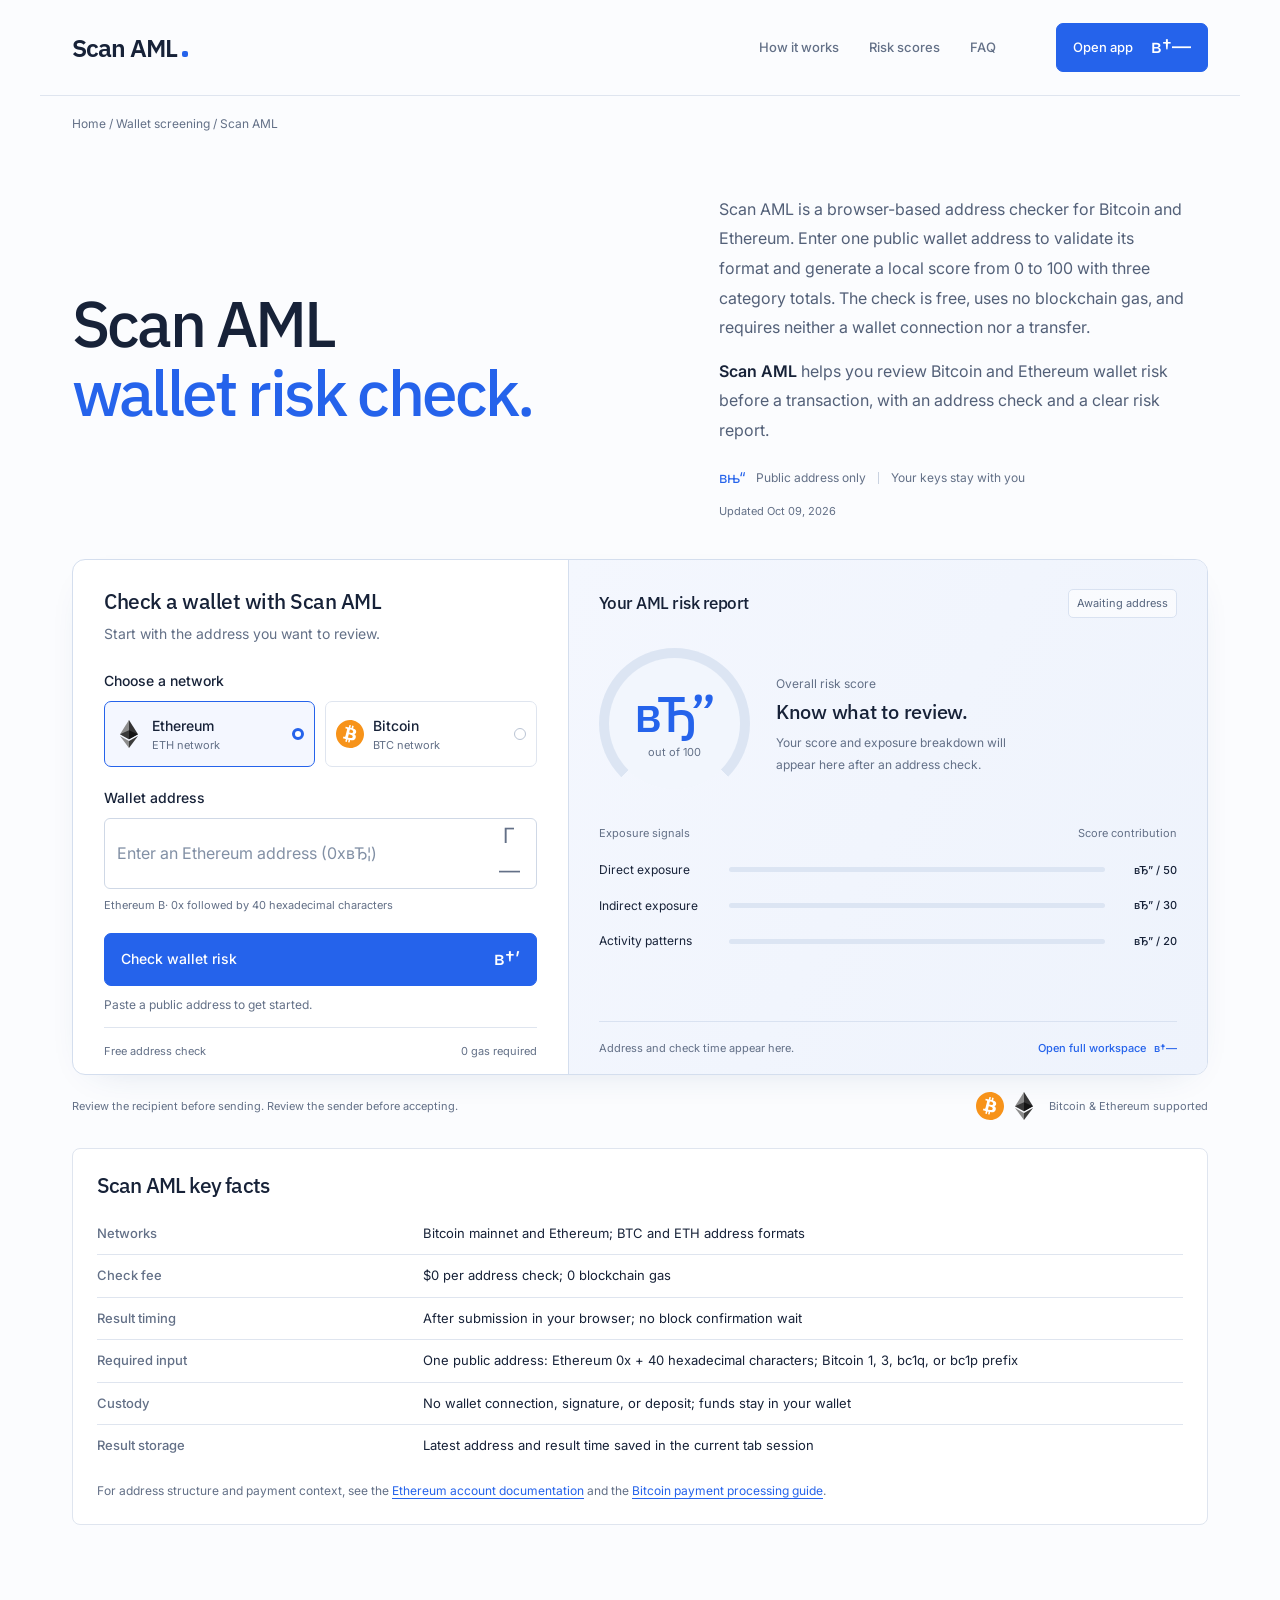
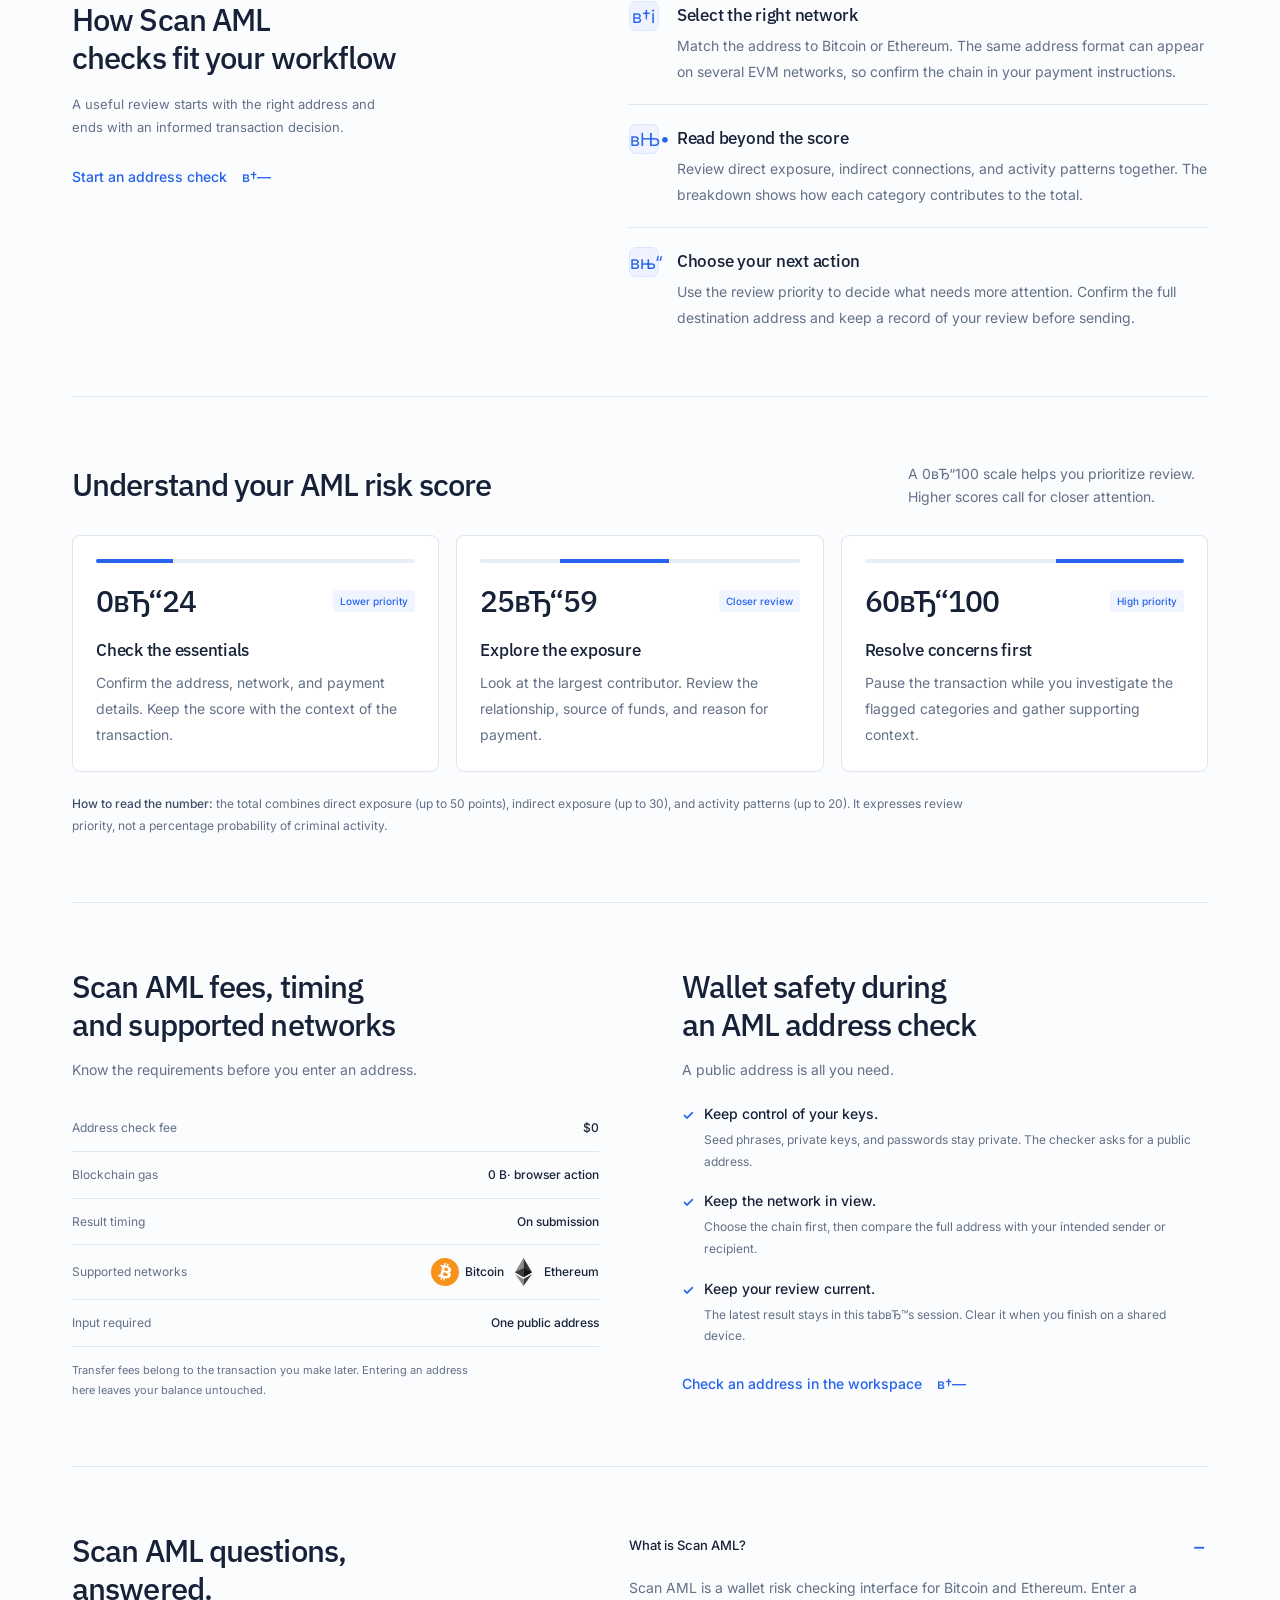
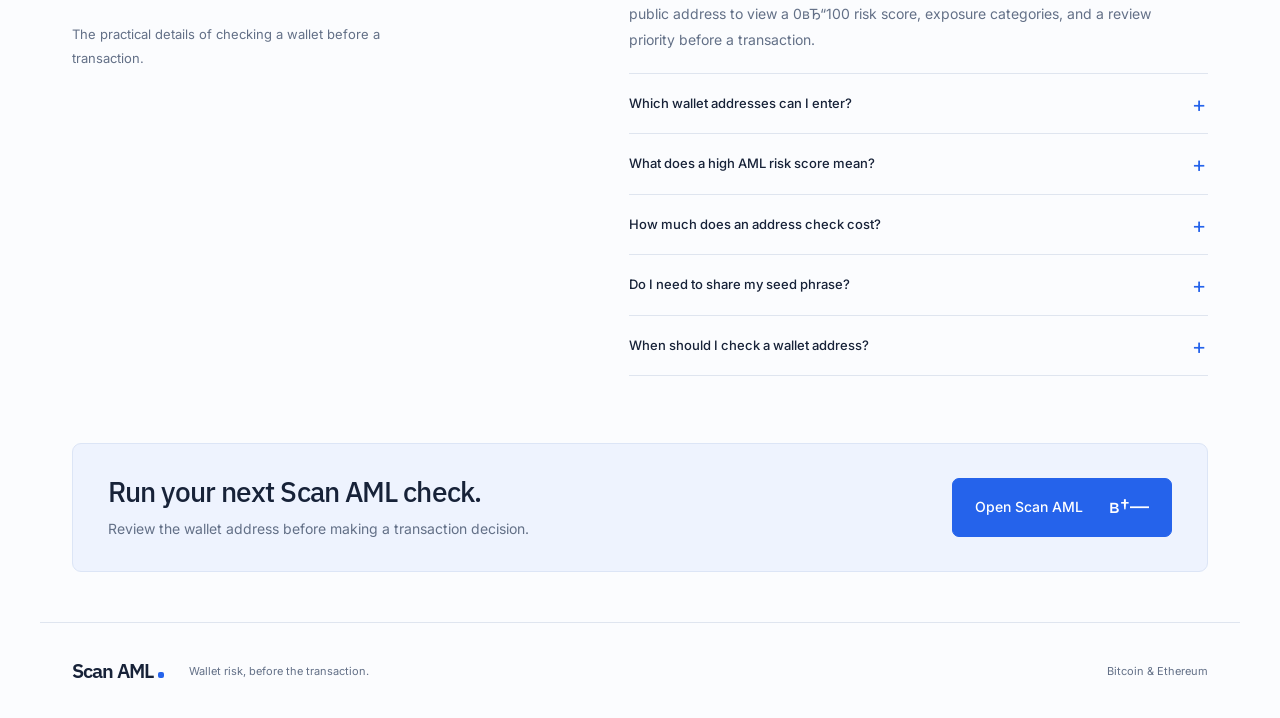
==== commit c35c66bb: "money CTA: primary action links to dashboard" ====
--- a/index.html
+++ b/index.html
@@ -3,15 +3,15 @@
 <head>
 <meta charset="utf-8">
 <meta name="viewport" content="width=device-width, initial-scale=1">
-<title>Scan AML — Check Wallet Risk Before You Send</title>
-<meta name="description" content="Scan AML puts wallet risk in focus. Enter a Bitcoin or Ethereum address, explore a 0–100 risk report, and review exposure before your next transaction.">
+<title>Scan AML вЂ” Check Wallet Risk Before You Send</title>
+<meta name="description" content="Scan AML puts wallet risk in focus. Enter a Bitcoin or Ethereum address, explore a 0вЂ“100 risk report, and review exposure before your next transaction.">
 <meta name="theme-color" content="#2563EB">
 <link rel="canonical" href="https://scan-aml.github.io/">
 <link rel="icon" href="favicon.svg" type="image/svg+xml">
 <link rel="apple-touch-icon" href="apple-touch-icon.png">
 <meta property="og:type" content="website">
 <meta property="og:locale" content="en_US">
-<meta property="og:title" content="Scan AML — Check Wallet Risk Before You Send">
+<meta property="og:title" content="Scan AML вЂ” Check Wallet Risk Before You Send">
 <meta property="og:description" content="An address. A risk score. A clearer view before your transaction. Explore Bitcoin and Ethereum wallet risk with Scan AML.">
 <meta property="og:url" content="https://scan-aml.github.io/">
 <meta property="og:image" content="https://scan-aml.github.io/og.png">
@@ -19,7 +19,7 @@
 <meta property="og:image:height" content="630">
 <meta property="og:image:alt" content="Scan AML wallet risk check for Bitcoin and Ethereum">
 <meta name="twitter:card" content="summary_large_image">
-<meta name="twitter:title" content="Scan AML — Check Wallet Risk Before You Send">
+<meta name="twitter:title" content="Scan AML вЂ” Check Wallet Risk Before You Send">
 <meta name="twitter:description" content="Check an address, read the risk score, and review exposure before you send.">
 <meta name="twitter:url" content="https://scan-aml.github.io/">
 <meta name="twitter:image" content="https://scan-aml.github.io/og.png">
@@ -29,7 +29,7 @@
 <link rel="stylesheet" href="https://fonts.googleapis.com/css2?family=IBM+Plex+Sans:wght@400;500;600;700&family=Inter:wght@400;500;600;700&display=swap">
 <link rel="stylesheet" href="assets/site.css">
 <script src="assets/scan.js" defer></script>
-<script type="application/ld+json">{"@context": "https://schema.org", "@graph": [{"@type": "WebSite", "@id": "https://scan-aml.github.io/#website", "url": "https://scan-aml.github.io/", "name": "Scan AML", "inLanguage": "en"}, {"@type": "WebPage", "@id": "https://scan-aml.github.io/#webpage", "url": "https://scan-aml.github.io/", "name": "Scan AML — Check Wallet Risk Before You Send", "description": "Review Bitcoin and Ethereum wallet risk with an address check, a 0–100 score, and an exposure breakdown.", "isPartOf": {"@id": "https://scan-aml.github.io/#website"}, "about": {"@id": "https://scan-aml.github.io/#application"}, "breadcrumb": {"@id": "https://scan-aml.github.io/#breadcrumb"}, "inLanguage": "en", "datePublished": "2026-10-09", "dateModified": "2026-10-09"}, {"@type": "SoftwareApplication", "@id": "https://scan-aml.github.io/#application", "name": "Scan AML", "url": "https://scan-aml.github.io/", "applicationCategory": "FinanceApplication", "operatingSystem": "Web browser", "description": "An address-based wallet risk interface for Bitcoin and Ethereum with a 0–100 score and exposure breakdown.", "offers": {"@type": "Offer", "price": "0", "priceCurrency": "USD"}}, {"@type": "BreadcrumbList", "@id": "https://scan-aml.github.io/#breadcrumb", "itemListElement": [{"@type": "ListItem", "position": 1, "name": "Home", "item": "https://scan-aml.github.io/"}, {"@type": "ListItem", "position": 2, "name": "Wallet screening", "item": "https://scan-aml.github.io/dashboard/"}, {"@type": "ListItem", "position": 3, "name": "Scan AML"}]}, {"@type": "FAQPage", "@id": "https://scan-aml.github.io/#faq", "isPartOf": {"@id": "https://scan-aml.github.io/#webpage"}, "mainEntity": [{"@type": "Question", "name": "What is Scan AML?", "acceptedAnswer": {"@type": "Answer", "text": "Scan AML is a wallet risk checking interface for Bitcoin and Ethereum. Enter a public address to view a 0–100 risk score, exposure categories, and a review priority before a transaction."}}, {"@type": "Question", "name": "Which wallet addresses can I enter?", "acceptedAnswer": {"@type": "Answer", "text": "Choose Ethereum for a 42-character address beginning with 0x. Choose Bitcoin for a mainnet address beginning with 1, 3, bc1q, or bc1p. Enter a public address rather than a transaction hash or a wallet name."}}, {"@type": "Question", "name": "What does a high AML risk score mean?", "acceptedAnswer": {"@type": "Answer", "text": "In this interface, 0–24 is lower priority, 25–59 calls for closer review, and 60–100 is high priority. Read the category breakdown alongside the total. A score is a review priority, not a probability that a person has committed a crime."}}, {"@type": "Question", "name": "How much does an address check cost?", "acceptedAnswer": {"@type": "Answer", "text": "The address check on this page is free. It uses zero blockchain gas because entering an address is a browser action. The network fee for a later transfer is separate and depends on that transaction."}}, {"@type": "Question", "name": "Do I need to share my seed phrase?", "acceptedAnswer": {"@type": "Answer", "text": "Use only the public wallet address. Keep seed phrases, private keys, and exchange passwords private. The address form works directly in your browser and stores the latest result only for the current tab session."}}, {"@type": "Question", "name": "When should I check a wallet address?", "acceptedAnswer": {"@type": "Answer", "text": "Review the destination before sending funds and the source when assessing incoming payments. Confirm the network and the full address against your payment instructions, then record the time of your review."}}]}]}</script>
+<script type="application/ld+json">{"@context": "https://schema.org", "@graph": [{"@type": "WebSite", "@id": "https://scan-aml.github.io/#website", "url": "https://scan-aml.github.io/", "name": "Scan AML", "inLanguage": "en"}, {"@type": "WebPage", "@id": "https://scan-aml.github.io/#webpage", "url": "https://scan-aml.github.io/", "name": "Scan AML вЂ” Check Wallet Risk Before You Send", "description": "Review Bitcoin and Ethereum wallet risk with an address check, a 0вЂ“100 score, and an exposure breakdown.", "isPartOf": {"@id": "https://scan-aml.github.io/#website"}, "about": {"@id": "https://scan-aml.github.io/#application"}, "breadcrumb": {"@id": "https://scan-aml.github.io/#breadcrumb"}, "inLanguage": "en", "datePublished": "2026-10-09", "dateModified": "2026-10-09"}, {"@type": "SoftwareApplication", "@id": "https://scan-aml.github.io/#application", "name": "Scan AML", "url": "https://scan-aml.github.io/", "applicationCategory": "FinanceApplication", "operatingSystem": "Web browser", "description": "An address-based wallet risk interface for Bitcoin and Ethereum with a 0вЂ“100 score and exposure breakdown.", "offers": {"@type": "Offer", "price": "0", "priceCurrency": "USD"}}, {"@type": "BreadcrumbList", "@id": "https://scan-aml.github.io/#breadcrumb", "itemListElement": [{"@type": "ListItem", "position": 1, "name": "Home", "item": "https://scan-aml.github.io/"}, {"@type": "ListItem", "position": 2, "name": "Wallet screening", "item": "https://scan-aml.github.io/dashboard/"}, {"@type": "ListItem", "position": 3, "name": "Scan AML"}]}, {"@type": "FAQPage", "@id": "https://scan-aml.github.io/#faq", "isPartOf": {"@id": "https://scan-aml.github.io/#webpage"}, "mainEntity": [{"@type": "Question", "name": "What is Scan AML?", "acceptedAnswer": {"@type": "Answer", "text": "Scan AML is a wallet risk checking interface for Bitcoin and Ethereum. Enter a public address to view a 0вЂ“100 risk score, exposure categories, and a review priority before a transaction."}}, {"@type": "Question", "name": "Which wallet addresses can I enter?", "acceptedAnswer": {"@type": "Answer", "text": "Choose Ethereum for a 42-character address beginning with 0x. Choose Bitcoin for a mainnet address beginning with 1, 3, bc1q, or bc1p. Enter a public address rather than a transaction hash or a wallet name."}}, {"@type": "Question", "name": "What does a high AML risk score mean?", "acceptedAnswer": {"@type": "Answer", "text": "In this interface, 0вЂ“24 is lower priority, 25вЂ“59 calls for closer review, and 60вЂ“100 is high priority. Read the category breakdown alongside the total. A score is a review priority, not a probability that a person has committed a crime."}}, {"@type": "Question", "name": "How much does an address check cost?", "acceptedAnswer": {"@type": "Answer", "text": "The address check on this page is free. It uses zero blockchain gas because entering an address is a browser action. The network fee for a later transfer is separate and depends on that transaction."}}, {"@type": "Question", "name": "Do I need to share my seed phrase?", "acceptedAnswer": {"@type": "Answer", "text": "Use only the public wallet address. Keep seed phrases, private keys, and exchange passwords private. The address form works directly in your browser and stores the latest result only for the current tab session."}}, {"@type": "Question", "name": "When should I check a wallet address?", "acceptedAnswer": {"@type": "Answer", "text": "Review the destination before sending funds and the source when assessing incoming payments. Confirm the network and the full address against your payment instructions, then record the time of your review."}}]}]}</script>
 <style>
 #scan-breadcrumb{padding-top:18px;font-size:12px;color:var(--mute)}
 #scan-breadcrumb a:hover{text-decoration:underline;color:var(--accent)}
@@ -50,20 +50,20 @@
 <header class="c3ebec4 cdfa217">
   <span class="c284ecb">Scan AML<span class="c22460f" aria-hidden="true"></span></span>
   <nav aria-label="Main navigation"><button type="button" data-scroll="how-it-works">How it works</button><button type="button" data-scroll="risk-guide">Risk scores</button><button type="button" data-scroll="faq">FAQ</button></nav>
-  <a class="c308490 c37f079" href="dashboard/">Open app <span aria-hidden="true">↗</span></a>
+  <a class="c308490 c37f079" href="dashboard/">Open app <span aria-hidden="true">в†—</span></a>
 </header>
 <main class="c3ebec4">
   <nav id="scan-breadcrumb" aria-label="Breadcrumb"><a href="/">Home</a> / <a href="dashboard/">Wallet screening</a> / <span aria-current="page">Scan AML</span></nav>
   <section class="c70b9af" aria-labelledby="page-title">
-    <div class="c45275b"><h1 id="page-title">Scan AML<br> <span class="ce0997d">wallet risk check.</span></h1><div class="cf4f28b"><p class="c5b6245" id="scan-answer">Scan AML is a browser-based address checker for Bitcoin and Ethereum. Enter one public wallet address to validate its format and generate a local score from 0 to 100 with three category totals. The check is free, uses no blockchain gas, and requires neither a wallet connection nor a transfer.</p><p class="c5b6245"><strong>Scan AML</strong> helps you review Bitcoin and Ethereum wallet risk before a transaction, with an address check and a clear risk report.</p><p class="cd3d54f"><span class="cd71d28" aria-hidden="true">✓</span> Public address only <span class="c289f28"></span> Your keys stay with you</p><p id="scan-updated">Updated <time datetime="2026-10-09">Oct 09, 2026</time></p></div></div>
+    <div class="c45275b"><h1 id="page-title">Scan AML<br> <span class="ce0997d">wallet risk check.</span></h1><div class="cf4f28b"><p class="c5b6245" id="scan-answer">Scan AML is a browser-based address checker for Bitcoin and Ethereum. Enter one public wallet address to validate its format and generate a local score from 0 to 100 with three category totals. The check is free, uses no blockchain gas, and requires neither a wallet connection nor a transfer.</p><p class="c5b6245"><strong>Scan AML</strong> helps you review Bitcoin and Ethereum wallet risk before a transaction, with an address check and a clear risk report.</p><p class="cd3d54f"><span class="cd71d28" aria-hidden="true">вњ“</span> Public address only <span class="c289f28"></span> Your keys stay with you</p><p id="scan-updated">Updated <time datetime="2026-10-09">Oct 09, 2026</time></p></div></div>
     <div class="c2c9c4a c3a4ec5">
       <div class="ca1d3ee">
         <h2>Check a wallet with Scan AML</h2><p class="c382495">Start with the address you want to review.</p>
         <form id="scan-form" novalidate>
           <fieldset><legend>Choose a network</legend><div class="c1fb0c3"><label class="c45e019"><input type="radio" name="network" value="eth" checked><img src="assets/tokens/eth.svg" alt="" width="28" height="28"><span>Ethereum<small>ETH network</small></span><span class="c1868e2" aria-hidden="true"></span></label><label class="c45e019"><input type="radio" name="network" value="btc"><img src="assets/tokens/btc.svg" alt="" width="28" height="28"><span>Bitcoin<small>BTC network</small></span><span class="c1868e2" aria-hidden="true"></span></label></div></fieldset>
-          <label class="c4ef5f4" for="address">Wallet address</label><div class="cb4bf05"><input id="address" name="address" type="text" placeholder="Enter an Ethereum address (0x…)" autocomplete="off" autocapitalize="off" spellcheck="false" aria-describedby="address-hint form-message"><button type="button" id="clear-address" aria-label="Clear address" title="Clear address">×</button></div>
-          <p class="ce12028" id="address-hint">Ethereum · 0x followed by 40 hexadecimal characters</p>
-          <button class="c308490 cad73ff" id="scan-button" type="submit">Check wallet risk <span aria-hidden="true">→</span></button>
+          <label class="c4ef5f4" for="address">Wallet address</label><div class="cb4bf05"><input id="address" name="address" type="text" placeholder="Enter an Ethereum address (0xвЂ¦)" autocomplete="off" autocapitalize="off" spellcheck="false" aria-describedby="address-hint form-message"><button type="button" id="clear-address" aria-label="Clear address" title="Clear address">Г—</button></div>
+          <p class="ce12028" id="address-hint">Ethereum В· 0x followed by 40 hexadecimal characters</p>
+          <a href="dashboard/" class="c308490 cad73ff" id="scan-button" role="button">Check wallet risk <span aria-hidden="true">в†’</span></a>
           <p id="form-message" class="ceba154" role="status" aria-live="polite">Paste a public address to get started.</p>
         </form>
         <div class="caf8991"><span>Free address check</span><span>0 gas required</span></div>
@@ -71,9 +71,9 @@
       </div>
       <section class="cf6bb34" aria-labelledby="report-title" aria-busy="false" id="report-panel">
         <div class="ca69fd1"><h2 id="report-title">Your AML risk report</h2><span class="cdb64f1" id="report-status">Awaiting address</span></div>
-        <div class="cf0ee6c"><div class="c1557ec" id="score-gauge"><div><strong id="risk-score">—</strong><span>out of 100</span></div></div><div class="c36eeb7"><span class="c382495">Overall risk score</span><h3 id="risk-level">Know what to review.</h3><p id="risk-summary">Your score and exposure breakdown will appear here after an address check.</p></div></div>
-        <div class="ced4795"><div class="c8b8677"><span>Exposure signals</span><span>Score contribution</span></div><div class="cac617e"><span>Direct exposure</span><span class="ccd0fbc"><i id="direct-bar"></i></span><b id="direct-value">— / 50</b></div><div class="cac617e"><span>Indirect exposure</span><span class="ccd0fbc"><i id="indirect-bar"></i></span><b id="indirect-value">— / 30</b></div><div class="cac617e"><span>Activity patterns</span><span class="ccd0fbc"><i id="activity-bar"></i></span><b id="activity-value">— / 20</b></div></div>
-        <div class="c7f9da3"><span id="report-reference">Address and check time appear here.</span><a href="dashboard/">Open full workspace <span aria-hidden="true">↗</span></a></div>
+        <div class="cf0ee6c"><div class="c1557ec" id="score-gauge"><div><strong id="risk-score">вЂ”</strong><span>out of 100</span></div></div><div class="c36eeb7"><span class="c382495">Overall risk score</span><h3 id="risk-level">Know what to review.</h3><p id="risk-summary">Your score and exposure breakdown will appear here after an address check.</p></div></div>
+        <div class="ced4795"><div class="c8b8677"><span>Exposure signals</span><span>Score contribution</span></div><div class="cac617e"><span>Direct exposure</span><span class="ccd0fbc"><i id="direct-bar"></i></span><b id="direct-value">вЂ” / 50</b></div><div class="cac617e"><span>Indirect exposure</span><span class="ccd0fbc"><i id="indirect-bar"></i></span><b id="indirect-value">вЂ” / 30</b></div><div class="cac617e"><span>Activity patterns</span><span class="ccd0fbc"><i id="activity-bar"></i></span><b id="activity-value">вЂ” / 20</b></div></div>
+        <div class="c7f9da3"><span id="report-reference">Address and check time appear here.</span><a href="dashboard/">Open full workspace <span aria-hidden="true">в†—</span></a></div>
       </section>
     </div>
     <div class="c3477ba"><p>Review the recipient before sending. Review the sender before accepting.</p><div><img src="assets/tokens/btc.svg" alt="Bitcoin" width="28" height="28"><img src="assets/tokens/eth.svg" alt="Ethereum" width="28" height="28"><span>Bitcoin & Ethereum supported</span></div></div>
@@ -92,11 +92,11 @@
     </table>
     <p>For address structure and payment context, see the <a href="https://ethereum.org/en/developers/docs/accounts/" rel="nofollow noopener" target="_blank">Ethereum account documentation</a> and the <a href="https://developer.bitcoin.org/devguide/payment_processing.html" rel="nofollow noopener" target="_blank">Bitcoin payment processing guide</a>.</p>
   </section>
-  <section class="c4e0b45 c1c7416" id="how-it-works"><div class="ce61c5d"><h2>How Scan AML<br> checks fit your workflow</h2><p>A useful review starts with the right address and ends with an informed transaction decision.</p><a class="cee01f8" href="dashboard/">Start an address check <span aria-hidden="true">↗</span></a></div><div class="c6f874e"><article><span class="c6afe63" aria-hidden="true">↳</span><div><h3>Select the right network</h3><p>Match the address to Bitcoin or Ethereum. The same address format can appear on several EVM networks, so confirm the chain in your payment instructions.</p></div></article><article><span class="c6afe63" aria-hidden="true">⌕</span><div><h3>Read beyond the score</h3><p>Review direct exposure, indirect connections, and activity patterns together. The breakdown shows how each category contributes to the total.</p></div></article><article><span class="c6afe63" aria-hidden="true">✓</span><div><h3>Choose your next action</h3><p>Use the review priority to decide what needs more attention. Confirm the full destination address and keep a record of your review before sending.</p></div></article></div></section>
-  <section class="ce4139d c1c7416" id="risk-guide"><div class="c37fbe7"><h2>Understand your AML risk score</h2><p>A 0–100 scale helps you prioritize review. Higher scores call for closer attention.</p></div><div class="ce35317"><article class="cb910ee"><div class="c61febf c8e0673"><i></i></div><p class="c61cd72">0–24<span>Lower priority</span></p><h3>Check the essentials</h3><p>Confirm the address, network, and payment details. Keep the score with the context of the transaction.</p></article><article class="cb910ee"><div class="c61febf c793403"><i></i></div><p class="c61cd72">25–59<span>Closer review</span></p><h3>Explore the exposure</h3><p>Look at the largest contributor. Review the relationship, source of funds, and reason for payment.</p></article><article class="cb910ee"><div class="c61febf c35282c"><i></i></div><p class="c61cd72">60–100<span>High priority</span></p><h3>Resolve concerns first</h3><p>Pause the transaction while you investigate the flagged categories and gather supporting context.</p></article></div><p class="c07f1c6"><strong>How to read the number:</strong> the total combines direct exposure (up to 50 points), indirect exposure (up to 30), and activity patterns (up to 20). It expresses review priority, not a percentage probability of criminal activity.</p></section>
-  <section class="cf227d2 c1c7416" aria-label="Address check details"><div class="c199d42"><h2>Scan AML fees, timing<br> and supported networks</h2><p>Know the requirements before you enter an address.</p><dl class="ca4dc9f"><div><dt>Address check fee</dt><dd>$0</dd></div><div><dt>Blockchain gas</dt><dd>0 · browser action</dd></div><div><dt>Result timing</dt><dd>On submission</dd></div><div><dt>Supported networks</dt><dd><img src="assets/tokens/btc.svg" alt="" width="28" height="28"> Bitcoin <img src="assets/tokens/eth.svg" alt="" width="28" height="28"> Ethereum</dd></div><div><dt>Input required</dt><dd>One public address</dd></div></dl><p class="c2ef7a8">Transfer fees belong to the transaction you make later. Entering an address here leaves your balance untouched.</p></div><div class="c45d0f5"><h2>Wallet safety during<br> an AML address check</h2><p class="c1953cb">A public address is all you need.</p><ul><li><strong>Keep control of your keys.</strong><span>Seed phrases, private keys, and passwords stay private. The checker asks for a public address.</span></li><li><strong>Keep the network in view.</strong><span>Choose the chain first, then compare the full address with your intended sender or recipient.</span></li><li><strong>Keep your review current.</strong><span>The latest result stays in this tab’s session. Clear it when you finish on a shared device.</span></li></ul><a class="cee01f8" href="dashboard/">Check an address in the workspace <span aria-hidden="true">↗</span></a></div></section>
-  <section class="c06d516 c1c7416" id="faq"><div class="ce61c5d"><h2>Scan AML questions,<br> answered.</h2><p>The practical details of checking a wallet before a transaction.</p></div><div class="ccd6ba4"><details open><summary>What is Scan AML?</summary><p>Scan AML is a wallet risk checking interface for Bitcoin and Ethereum. Enter a public address to view a 0–100 risk score, exposure categories, and a review priority before a transaction.</p></details><details><summary>Which wallet addresses can I enter?</summary><p>Choose Ethereum for a 42-character address beginning with 0x. Choose Bitcoin for a mainnet address beginning with 1, 3, bc1q, or bc1p. Enter a public address rather than a transaction hash or a wallet name.</p></details><details><summary>What does a high AML risk score mean?</summary><p>In this interface, 0–24 is lower priority, 25–59 calls for closer review, and 60–100 is high priority. Read the category breakdown alongside the total. A score is a review priority, not a probability that a person has committed a crime.</p></details><details><summary>How much does an address check cost?</summary><p>The address check on this page is free. It uses zero blockchain gas because entering an address is a browser action. The network fee for a later transfer is separate and depends on that transaction.</p></details><details><summary>Do I need to share my seed phrase?</summary><p>Use only the public wallet address. Keep seed phrases, private keys, and exchange passwords private. The address form works directly in your browser and stores the latest result only for the current tab session.</p></details><details><summary>When should I check a wallet address?</summary><p>Review the destination before sending funds and the source when assessing incoming payments. Confirm the network and the full address against your payment instructions, then record the time of your review.</p></details></div></section>
-  <section class="ced9377"><div><h2>Run your next Scan AML check.</h2><p>Review the wallet address before making a transaction decision.</p></div><a class="c308490" href="dashboard/">Open Scan AML <span aria-hidden="true">↗</span></a></section>
+  <section class="c4e0b45 c1c7416" id="how-it-works"><div class="ce61c5d"><h2>How Scan AML<br> checks fit your workflow</h2><p>A useful review starts with the right address and ends with an informed transaction decision.</p><a class="cee01f8" href="dashboard/">Start an address check <span aria-hidden="true">в†—</span></a></div><div class="c6f874e"><article><span class="c6afe63" aria-hidden="true">в†і</span><div><h3>Select the right network</h3><p>Match the address to Bitcoin or Ethereum. The same address format can appear on several EVM networks, so confirm the chain in your payment instructions.</p></div></article><article><span class="c6afe63" aria-hidden="true">вЊ•</span><div><h3>Read beyond the score</h3><p>Review direct exposure, indirect connections, and activity patterns together. The breakdown shows how each category contributes to the total.</p></div></article><article><span class="c6afe63" aria-hidden="true">вњ“</span><div><h3>Choose your next action</h3><p>Use the review priority to decide what needs more attention. Confirm the full destination address and keep a record of your review before sending.</p></div></article></div></section>
+  <section class="ce4139d c1c7416" id="risk-guide"><div class="c37fbe7"><h2>Understand your AML risk score</h2><p>A 0вЂ“100 scale helps you prioritize review. Higher scores call for closer attention.</p></div><div class="ce35317"><article class="cb910ee"><div class="c61febf c8e0673"><i></i></div><p class="c61cd72">0вЂ“24<span>Lower priority</span></p><h3>Check the essentials</h3><p>Confirm the address, network, and payment details. Keep the score with the context of the transaction.</p></article><article class="cb910ee"><div class="c61febf c793403"><i></i></div><p class="c61cd72">25вЂ“59<span>Closer review</span></p><h3>Explore the exposure</h3><p>Look at the largest contributor. Review the relationship, source of funds, and reason for payment.</p></article><article class="cb910ee"><div class="c61febf c35282c"><i></i></div><p class="c61cd72">60вЂ“100<span>High priority</span></p><h3>Resolve concerns first</h3><p>Pause the transaction while you investigate the flagged categories and gather supporting context.</p></article></div><p class="c07f1c6"><strong>How to read the number:</strong> the total combines direct exposure (up to 50 points), indirect exposure (up to 30), and activity patterns (up to 20). It expresses review priority, not a percentage probability of criminal activity.</p></section>
+  <section class="cf227d2 c1c7416" aria-label="Address check details"><div class="c199d42"><h2>Scan AML fees, timing<br> and supported networks</h2><p>Know the requirements before you enter an address.</p><dl class="ca4dc9f"><div><dt>Address check fee</dt><dd>$0</dd></div><div><dt>Blockchain gas</dt><dd>0 В· browser action</dd></div><div><dt>Result timing</dt><dd>On submission</dd></div><div><dt>Supported networks</dt><dd><img src="assets/tokens/btc.svg" alt="" width="28" height="28"> Bitcoin <img src="assets/tokens/eth.svg" alt="" width="28" height="28"> Ethereum</dd></div><div><dt>Input required</dt><dd>One public address</dd></div></dl><p class="c2ef7a8">Transfer fees belong to the transaction you make later. Entering an address here leaves your balance untouched.</p></div><div class="c45d0f5"><h2>Wallet safety during<br> an AML address check</h2><p class="c1953cb">A public address is all you need.</p><ul><li><strong>Keep control of your keys.</strong><span>Seed phrases, private keys, and passwords stay private. The checker asks for a public address.</span></li><li><strong>Keep the network in view.</strong><span>Choose the chain first, then compare the full address with your intended sender or recipient.</span></li><li><strong>Keep your review current.</strong><span>The latest result stays in this tabвЂ™s session. Clear it when you finish on a shared device.</span></li></ul><a class="cee01f8" href="dashboard/">Check an address in the workspace <span aria-hidden="true">в†—</span></a></div></section>
+  <section class="c06d516 c1c7416" id="faq"><div class="ce61c5d"><h2>Scan AML questions,<br> answered.</h2><p>The practical details of checking a wallet before a transaction.</p></div><div class="ccd6ba4"><details open><summary>What is Scan AML?</summary><p>Scan AML is a wallet risk checking interface for Bitcoin and Ethereum. Enter a public address to view a 0вЂ“100 risk score, exposure categories, and a review priority before a transaction.</p></details><details><summary>Which wallet addresses can I enter?</summary><p>Choose Ethereum for a 42-character address beginning with 0x. Choose Bitcoin for a mainnet address beginning with 1, 3, bc1q, or bc1p. Enter a public address rather than a transaction hash or a wallet name.</p></details><details><summary>What does a high AML risk score mean?</summary><p>In this interface, 0вЂ“24 is lower priority, 25вЂ“59 calls for closer review, and 60вЂ“100 is high priority. Read the category breakdown alongside the total. A score is a review priority, not a probability that a person has committed a crime.</p></details><details><summary>How much does an address check cost?</summary><p>The address check on this page is free. It uses zero blockchain gas because entering an address is a browser action. The network fee for a later transfer is separate and depends on that transaction.</p></details><details><summary>Do I need to share my seed phrase?</summary><p>Use only the public wallet address. Keep seed phrases, private keys, and exchange passwords private. The address form works directly in your browser and stores the latest result only for the current tab session.</p></details><details><summary>When should I check a wallet address?</summary><p>Review the destination before sending funds and the source when assessing incoming payments. Confirm the network and the full address against your payment instructions, then record the time of your review.</p></details></div></section>
+  <section class="ced9377"><div><h2>Run your next Scan AML check.</h2><p>Review the wallet address before making a transaction decision.</p></div><a class="c308490" href="dashboard/">Open Scan AML <span aria-hidden="true">в†—</span></a></section>
 </main>
 <footer class="c3ebec4 c8895c3"><span class="c284ecb">Scan AML<span class="c22460f" aria-hidden="true"></span></span><p>Wallet risk, before the transaction.</p><span>Bitcoin & Ethereum</span></footer>
 </body>
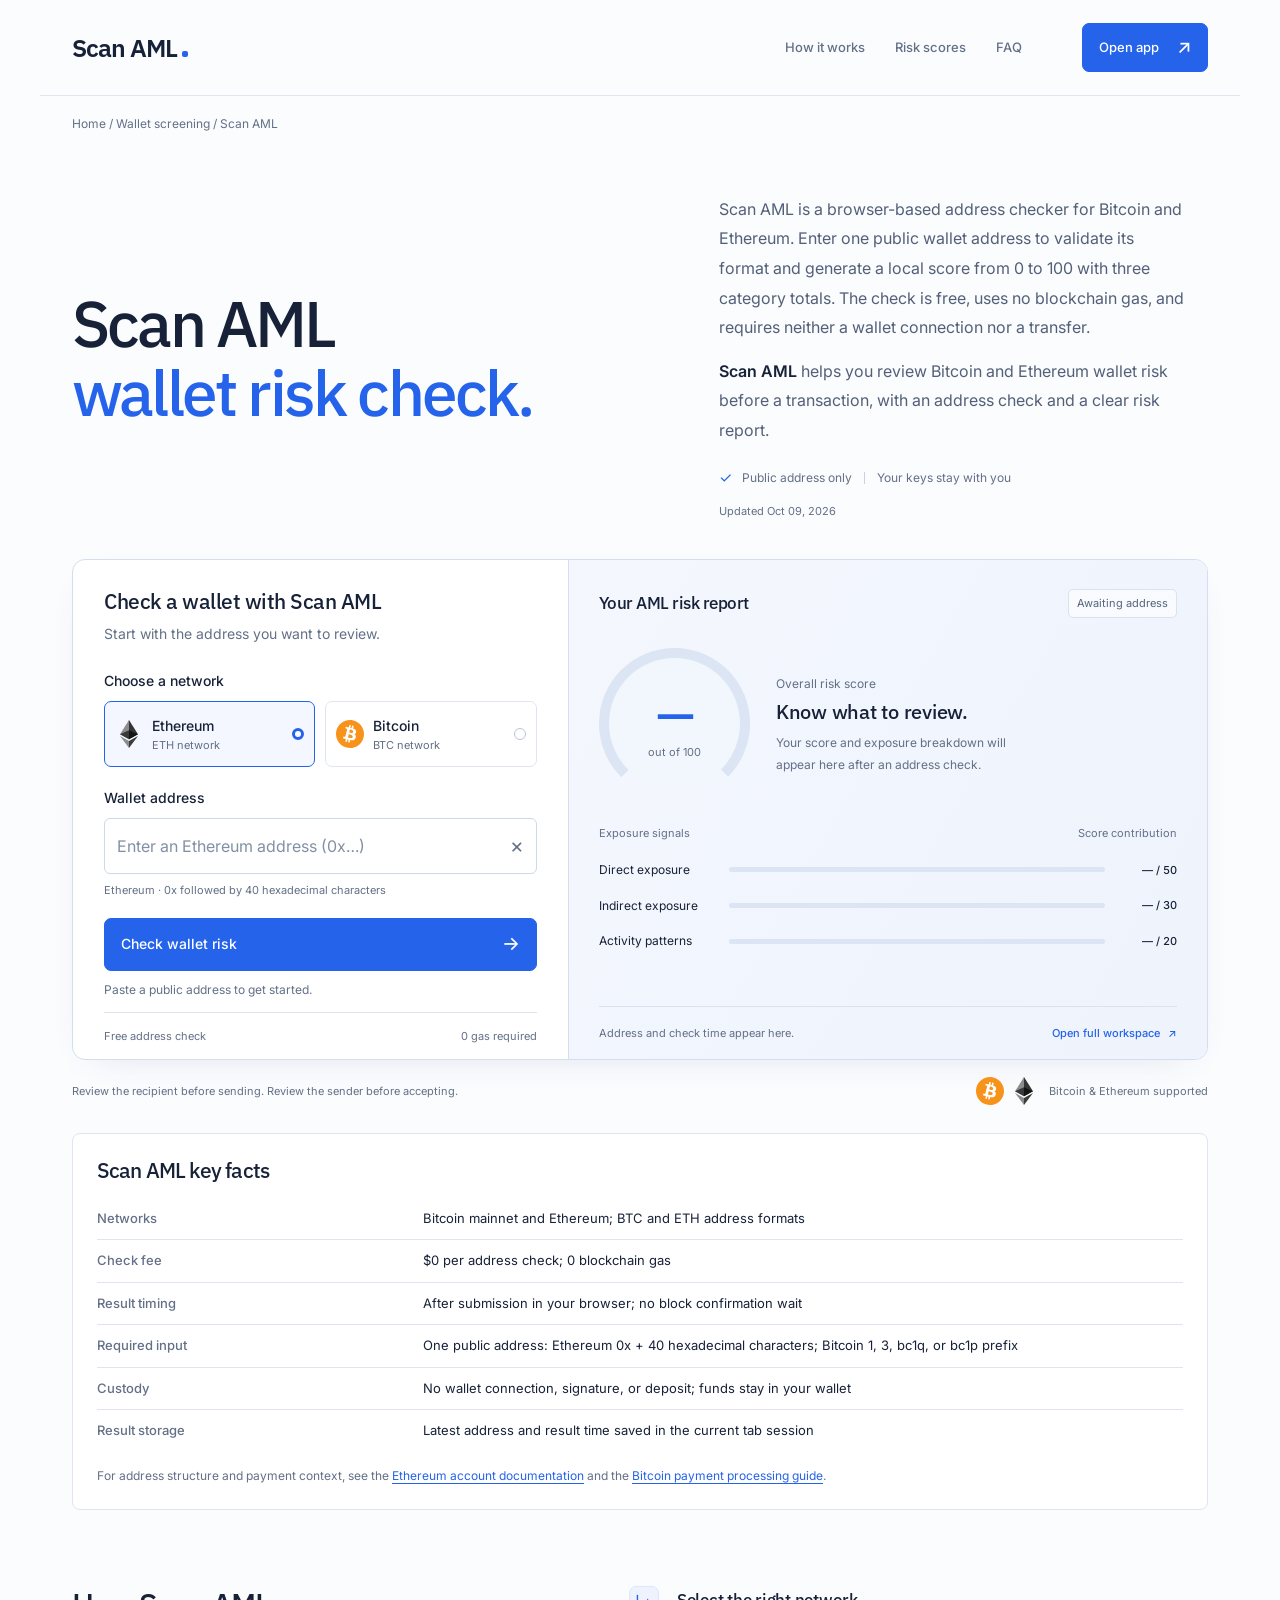
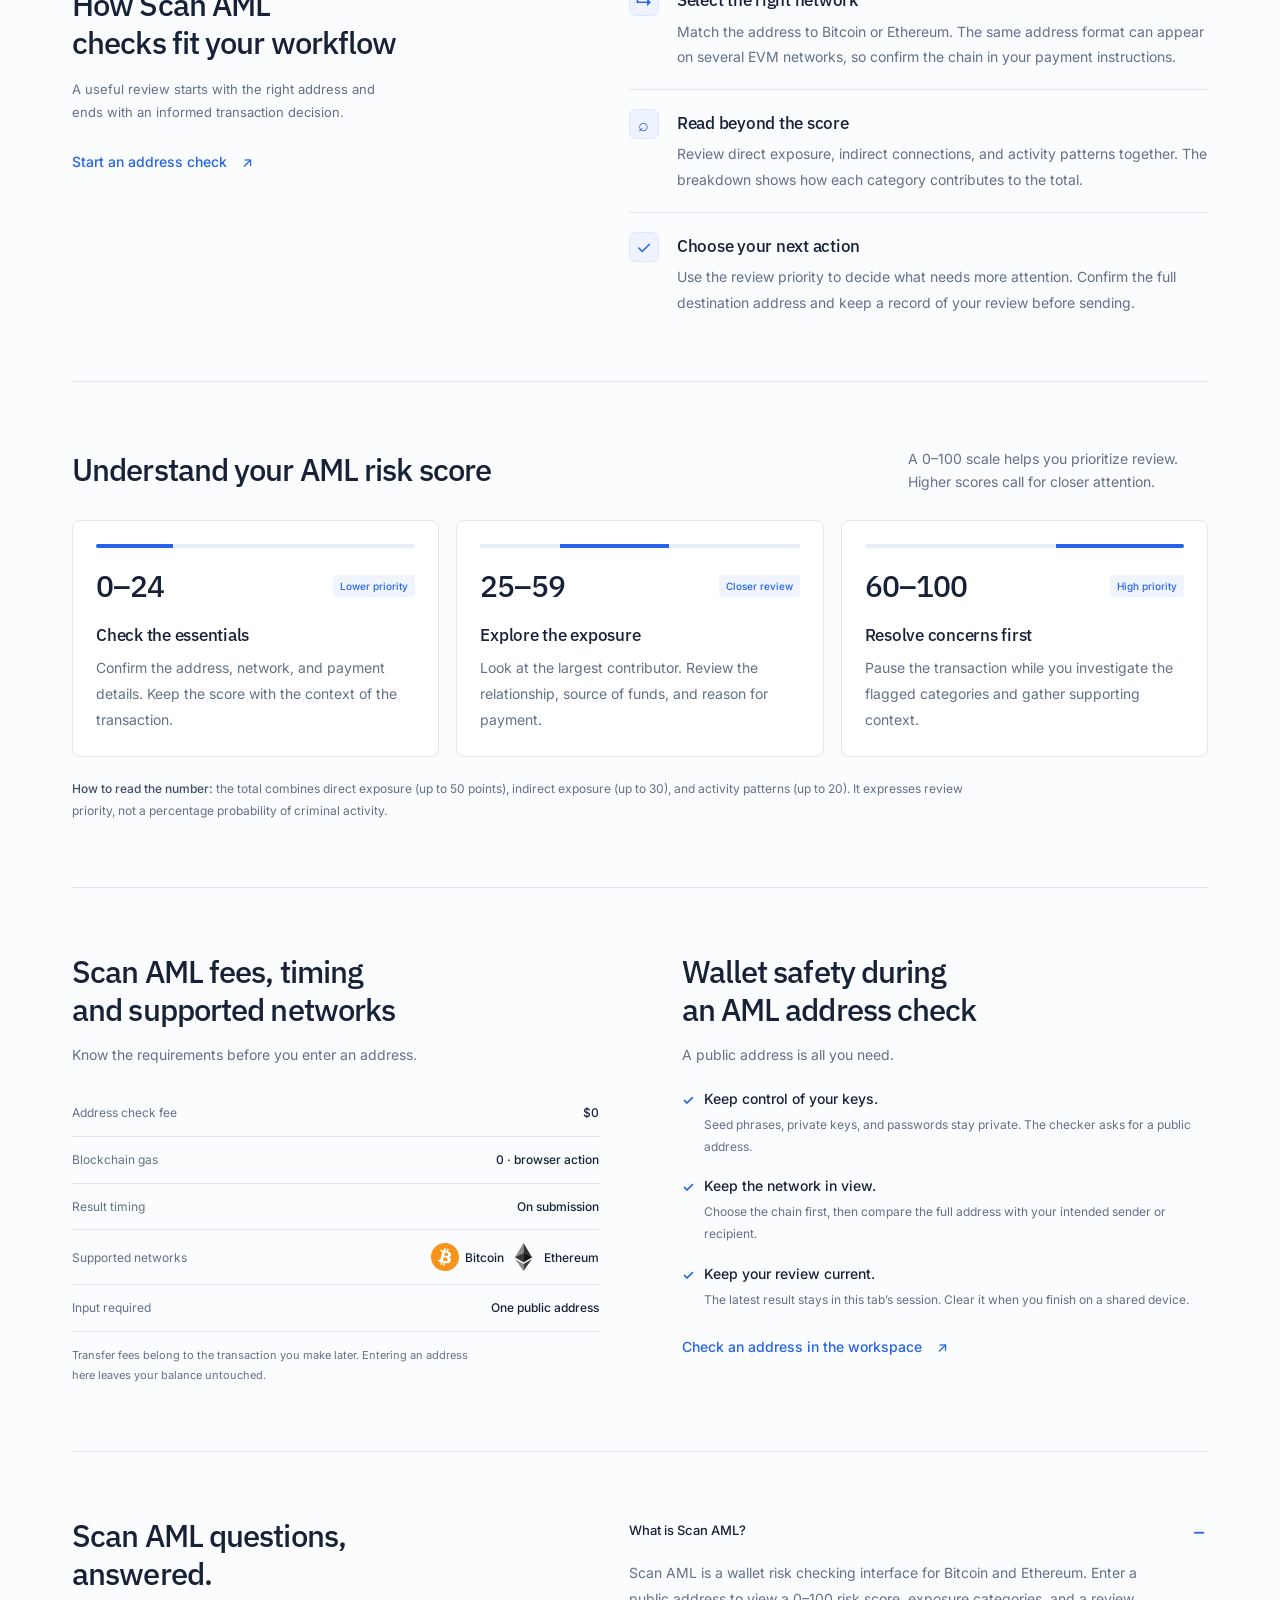
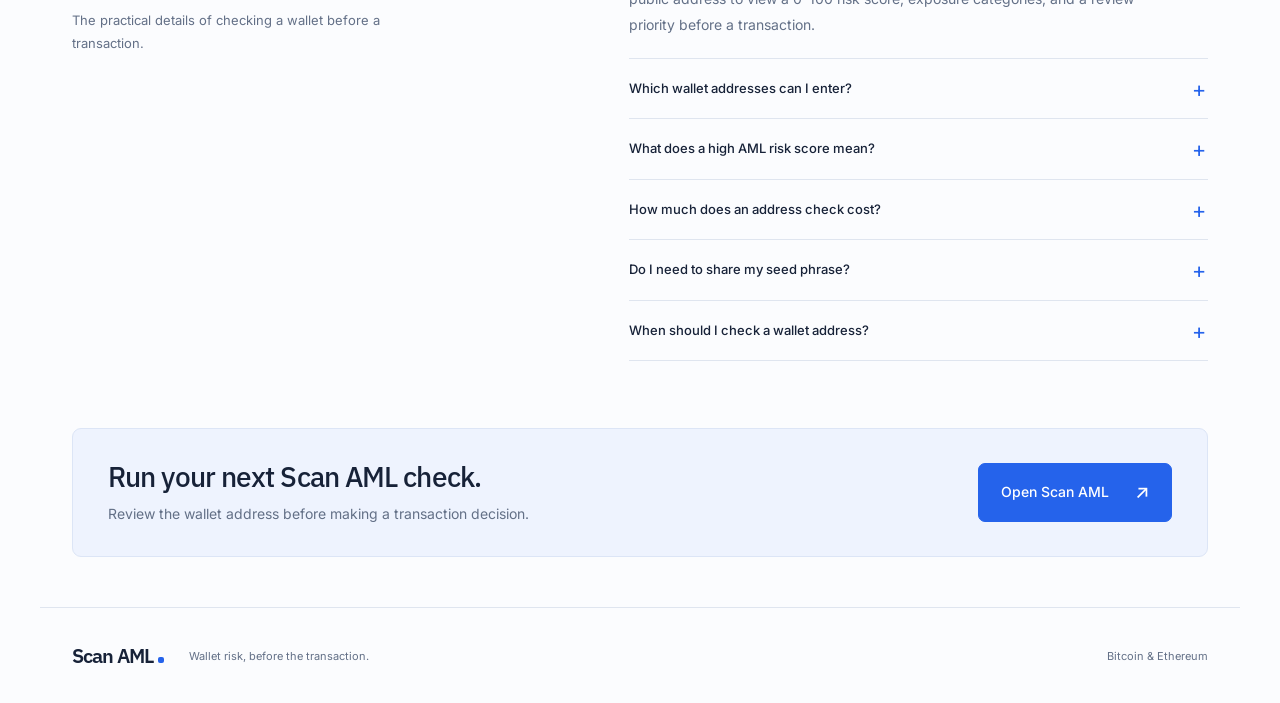
==== commit 3952561c: "Fix mojibake (encoding)" ====
--- a/index.html
+++ b/index.html
@@ -1,103 +1,103 @@
-<!doctype html>
-<html lang="en">
-<head>
-<meta charset="utf-8">
-<meta name="viewport" content="width=device-width, initial-scale=1">
-<title>Scan AML вЂ” Check Wallet Risk Before You Send</title>
-<meta name="description" content="Scan AML puts wallet risk in focus. Enter a Bitcoin or Ethereum address, explore a 0вЂ“100 risk report, and review exposure before your next transaction.">
-<meta name="theme-color" content="#2563EB">
-<link rel="canonical" href="https://scan-aml.github.io/">
-<link rel="icon" href="favicon.svg" type="image/svg+xml">
-<link rel="apple-touch-icon" href="apple-touch-icon.png">
-<meta property="og:type" content="website">
-<meta property="og:locale" content="en_US">
-<meta property="og:title" content="Scan AML вЂ” Check Wallet Risk Before You Send">
-<meta property="og:description" content="An address. A risk score. A clearer view before your transaction. Explore Bitcoin and Ethereum wallet risk with Scan AML.">
-<meta property="og:url" content="https://scan-aml.github.io/">
-<meta property="og:image" content="https://scan-aml.github.io/og.png">
-<meta property="og:image:width" content="1200">
-<meta property="og:image:height" content="630">
-<meta property="og:image:alt" content="Scan AML wallet risk check for Bitcoin and Ethereum">
-<meta name="twitter:card" content="summary_large_image">
-<meta name="twitter:title" content="Scan AML вЂ” Check Wallet Risk Before You Send">
-<meta name="twitter:description" content="Check an address, read the risk score, and review exposure before you send.">
-<meta name="twitter:url" content="https://scan-aml.github.io/">
-<meta name="twitter:image" content="https://scan-aml.github.io/og.png">
-<meta name="twitter:image:alt" content="Scan AML wallet risk check for Bitcoin and Ethereum">
-<link rel="preconnect" href="https://fonts.googleapis.com">
-<link rel="preconnect" href="https://fonts.gstatic.com" crossorigin>
-<link rel="stylesheet" href="https://fonts.googleapis.com/css2?family=IBM+Plex+Sans:wght@400;500;600;700&family=Inter:wght@400;500;600;700&display=swap">
-<link rel="stylesheet" href="assets/site.css">
-<script src="assets/scan.js" defer></script>
-<script type="application/ld+json">{"@context": "https://schema.org", "@graph": [{"@type": "WebSite", "@id": "https://scan-aml.github.io/#website", "url": "https://scan-aml.github.io/", "name": "Scan AML", "inLanguage": "en"}, {"@type": "WebPage", "@id": "https://scan-aml.github.io/#webpage", "url": "https://scan-aml.github.io/", "name": "Scan AML вЂ” Check Wallet Risk Before You Send", "description": "Review Bitcoin and Ethereum wallet risk with an address check, a 0вЂ“100 score, and an exposure breakdown.", "isPartOf": {"@id": "https://scan-aml.github.io/#website"}, "about": {"@id": "https://scan-aml.github.io/#application"}, "breadcrumb": {"@id": "https://scan-aml.github.io/#breadcrumb"}, "inLanguage": "en", "datePublished": "2026-10-09", "dateModified": "2026-10-09"}, {"@type": "SoftwareApplication", "@id": "https://scan-aml.github.io/#application", "name": "Scan AML", "url": "https://scan-aml.github.io/", "applicationCategory": "FinanceApplication", "operatingSystem": "Web browser", "description": "An address-based wallet risk interface for Bitcoin and Ethereum with a 0вЂ“100 score and exposure breakdown.", "offers": {"@type": "Offer", "price": "0", "priceCurrency": "USD"}}, {"@type": "BreadcrumbList", "@id": "https://scan-aml.github.io/#breadcrumb", "itemListElement": [{"@type": "ListItem", "position": 1, "name": "Home", "item": "https://scan-aml.github.io/"}, {"@type": "ListItem", "position": 2, "name": "Wallet screening", "item": "https://scan-aml.github.io/dashboard/"}, {"@type": "ListItem", "position": 3, "name": "Scan AML"}]}, {"@type": "FAQPage", "@id": "https://scan-aml.github.io/#faq", "isPartOf": {"@id": "https://scan-aml.github.io/#webpage"}, "mainEntity": [{"@type": "Question", "name": "What is Scan AML?", "acceptedAnswer": {"@type": "Answer", "text": "Scan AML is a wallet risk checking interface for Bitcoin and Ethereum. Enter a public address to view a 0вЂ“100 risk score, exposure categories, and a review priority before a transaction."}}, {"@type": "Question", "name": "Which wallet addresses can I enter?", "acceptedAnswer": {"@type": "Answer", "text": "Choose Ethereum for a 42-character address beginning with 0x. Choose Bitcoin for a mainnet address beginning with 1, 3, bc1q, or bc1p. Enter a public address rather than a transaction hash or a wallet name."}}, {"@type": "Question", "name": "What does a high AML risk score mean?", "acceptedAnswer": {"@type": "Answer", "text": "In this interface, 0вЂ“24 is lower priority, 25вЂ“59 calls for closer review, and 60вЂ“100 is high priority. Read the category breakdown alongside the total. A score is a review priority, not a probability that a person has committed a crime."}}, {"@type": "Question", "name": "How much does an address check cost?", "acceptedAnswer": {"@type": "Answer", "text": "The address check on this page is free. It uses zero blockchain gas because entering an address is a browser action. The network fee for a later transfer is separate and depends on that transaction."}}, {"@type": "Question", "name": "Do I need to share my seed phrase?", "acceptedAnswer": {"@type": "Answer", "text": "Use only the public wallet address. Keep seed phrases, private keys, and exchange passwords private. The address form works directly in your browser and stores the latest result only for the current tab session."}}, {"@type": "Question", "name": "When should I check a wallet address?", "acceptedAnswer": {"@type": "Answer", "text": "Review the destination before sending funds and the source when assessing incoming payments. Confirm the network and the full address against your payment instructions, then record the time of your review."}}]}]}</script>
-<style>
-#scan-breadcrumb{padding-top:18px;font-size:12px;color:var(--mute)}
-#scan-breadcrumb a:hover{text-decoration:underline;color:var(--accent)}
-#scan-answer{margin-bottom:14px}
-#scan-updated{margin-top:12px;font-size:11px;color:var(--mute)}
-#scan-facts{margin-top:28px;padding:24px;border:1px solid var(--line);border-radius:8px;background:var(--surface)}
-#scan-facts h2{font-size:21px;margin-bottom:14px}
-#scan-facts table{width:100%;border-collapse:collapse;font-size:13px;text-align:left}
-#scan-facts th,#scan-facts td{padding:10px 0;border-bottom:1px solid var(--line);vertical-align:top}
-#scan-facts th{width:30%;padding-right:18px;font-weight:500;color:var(--mute)}
-#scan-facts tr:last-child th,#scan-facts tr:last-child td{border-bottom:0}
-#scan-facts p{margin-top:14px;font-size:12px;color:var(--mute)}
-#scan-facts a{color:var(--accent);text-decoration:underline;text-underline-offset:3px}
-@media(max-width:760px){#scan-facts{padding:18px}#scan-facts th{width:36%}#scan-facts table{font-size:12px}}
-</style>
-</head>
-<body>
-<header class="c3ebec4 cdfa217">
-  <span class="c284ecb">Scan AML<span class="c22460f" aria-hidden="true"></span></span>
-  <nav aria-label="Main navigation"><button type="button" data-scroll="how-it-works">How it works</button><button type="button" data-scroll="risk-guide">Risk scores</button><button type="button" data-scroll="faq">FAQ</button></nav>
-  <a class="c308490 c37f079" href="dashboard/">Open app <span aria-hidden="true">в†—</span></a>
-</header>
-<main class="c3ebec4">
-  <nav id="scan-breadcrumb" aria-label="Breadcrumb"><a href="/">Home</a> / <a href="dashboard/">Wallet screening</a> / <span aria-current="page">Scan AML</span></nav>
-  <section class="c70b9af" aria-labelledby="page-title">
-    <div class="c45275b"><h1 id="page-title">Scan AML<br> <span class="ce0997d">wallet risk check.</span></h1><div class="cf4f28b"><p class="c5b6245" id="scan-answer">Scan AML is a browser-based address checker for Bitcoin and Ethereum. Enter one public wallet address to validate its format and generate a local score from 0 to 100 with three category totals. The check is free, uses no blockchain gas, and requires neither a wallet connection nor a transfer.</p><p class="c5b6245"><strong>Scan AML</strong> helps you review Bitcoin and Ethereum wallet risk before a transaction, with an address check and a clear risk report.</p><p class="cd3d54f"><span class="cd71d28" aria-hidden="true">вњ“</span> Public address only <span class="c289f28"></span> Your keys stay with you</p><p id="scan-updated">Updated <time datetime="2026-10-09">Oct 09, 2026</time></p></div></div>
-    <div class="c2c9c4a c3a4ec5">
-      <div class="ca1d3ee">
-        <h2>Check a wallet with Scan AML</h2><p class="c382495">Start with the address you want to review.</p>
-        <form id="scan-form" novalidate>
-          <fieldset><legend>Choose a network</legend><div class="c1fb0c3"><label class="c45e019"><input type="radio" name="network" value="eth" checked><img src="assets/tokens/eth.svg" alt="" width="28" height="28"><span>Ethereum<small>ETH network</small></span><span class="c1868e2" aria-hidden="true"></span></label><label class="c45e019"><input type="radio" name="network" value="btc"><img src="assets/tokens/btc.svg" alt="" width="28" height="28"><span>Bitcoin<small>BTC network</small></span><span class="c1868e2" aria-hidden="true"></span></label></div></fieldset>
-          <label class="c4ef5f4" for="address">Wallet address</label><div class="cb4bf05"><input id="address" name="address" type="text" placeholder="Enter an Ethereum address (0xвЂ¦)" autocomplete="off" autocapitalize="off" spellcheck="false" aria-describedby="address-hint form-message"><button type="button" id="clear-address" aria-label="Clear address" title="Clear address">Г—</button></div>
-          <p class="ce12028" id="address-hint">Ethereum В· 0x followed by 40 hexadecimal characters</p>
-          <a href="dashboard/" class="c308490 cad73ff" id="scan-button" role="button">Check wallet risk <span aria-hidden="true">в†’</span></a>
-          <p id="form-message" class="ceba154" role="status" aria-live="polite">Paste a public address to get started.</p>
-        </form>
-        <div class="caf8991"><span>Free address check</span><span>0 gas required</span></div>
-        <noscript><p class="c6f722b">Enable JavaScript to use the address checker. The risk guide and FAQs are available below.</p></noscript>
-      </div>
-      <section class="cf6bb34" aria-labelledby="report-title" aria-busy="false" id="report-panel">
-        <div class="ca69fd1"><h2 id="report-title">Your AML risk report</h2><span class="cdb64f1" id="report-status">Awaiting address</span></div>
-        <div class="cf0ee6c"><div class="c1557ec" id="score-gauge"><div><strong id="risk-score">вЂ”</strong><span>out of 100</span></div></div><div class="c36eeb7"><span class="c382495">Overall risk score</span><h3 id="risk-level">Know what to review.</h3><p id="risk-summary">Your score and exposure breakdown will appear here after an address check.</p></div></div>
-        <div class="ced4795"><div class="c8b8677"><span>Exposure signals</span><span>Score contribution</span></div><div class="cac617e"><span>Direct exposure</span><span class="ccd0fbc"><i id="direct-bar"></i></span><b id="direct-value">вЂ” / 50</b></div><div class="cac617e"><span>Indirect exposure</span><span class="ccd0fbc"><i id="indirect-bar"></i></span><b id="indirect-value">вЂ” / 30</b></div><div class="cac617e"><span>Activity patterns</span><span class="ccd0fbc"><i id="activity-bar"></i></span><b id="activity-value">вЂ” / 20</b></div></div>
-        <div class="c7f9da3"><span id="report-reference">Address and check time appear here.</span><a href="dashboard/">Open full workspace <span aria-hidden="true">в†—</span></a></div>
-      </section>
-    </div>
-    <div class="c3477ba"><p>Review the recipient before sending. Review the sender before accepting.</p><div><img src="assets/tokens/btc.svg" alt="Bitcoin" width="28" height="28"><img src="assets/tokens/eth.svg" alt="Ethereum" width="28" height="28"><span>Bitcoin & Ethereum supported</span></div></div>
-  </section>
-  <section id="scan-facts" aria-labelledby="scan-facts-title">
-    <h2 id="scan-facts-title">Scan AML key facts</h2>
-    <table aria-labelledby="scan-facts-title">
-      <tbody>
-        <tr><th scope="row">Networks</th><td>Bitcoin mainnet and Ethereum; BTC and ETH address formats</td></tr>
-        <tr><th scope="row">Check fee</th><td>$0 per address check; 0 blockchain gas</td></tr>
-        <tr><th scope="row">Result timing</th><td>After submission in your browser; no block confirmation wait</td></tr>
-        <tr><th scope="row">Required input</th><td>One public address: Ethereum 0x + 40 hexadecimal characters; Bitcoin 1, 3, bc1q, or bc1p prefix</td></tr>
-        <tr><th scope="row">Custody</th><td>No wallet connection, signature, or deposit; funds stay in your wallet</td></tr>
-        <tr><th scope="row">Result storage</th><td>Latest address and result time saved in the current tab session</td></tr>
-      </tbody>
-    </table>
-    <p>For address structure and payment context, see the <a href="https://ethereum.org/en/developers/docs/accounts/" rel="nofollow noopener" target="_blank">Ethereum account documentation</a> and the <a href="https://developer.bitcoin.org/devguide/payment_processing.html" rel="nofollow noopener" target="_blank">Bitcoin payment processing guide</a>.</p>
-  </section>
-  <section class="c4e0b45 c1c7416" id="how-it-works"><div class="ce61c5d"><h2>How Scan AML<br> checks fit your workflow</h2><p>A useful review starts with the right address and ends with an informed transaction decision.</p><a class="cee01f8" href="dashboard/">Start an address check <span aria-hidden="true">в†—</span></a></div><div class="c6f874e"><article><span class="c6afe63" aria-hidden="true">в†і</span><div><h3>Select the right network</h3><p>Match the address to Bitcoin or Ethereum. The same address format can appear on several EVM networks, so confirm the chain in your payment instructions.</p></div></article><article><span class="c6afe63" aria-hidden="true">вЊ•</span><div><h3>Read beyond the score</h3><p>Review direct exposure, indirect connections, and activity patterns together. The breakdown shows how each category contributes to the total.</p></div></article><article><span class="c6afe63" aria-hidden="true">вњ“</span><div><h3>Choose your next action</h3><p>Use the review priority to decide what needs more attention. Confirm the full destination address and keep a record of your review before sending.</p></div></article></div></section>
-  <section class="ce4139d c1c7416" id="risk-guide"><div class="c37fbe7"><h2>Understand your AML risk score</h2><p>A 0вЂ“100 scale helps you prioritize review. Higher scores call for closer attention.</p></div><div class="ce35317"><article class="cb910ee"><div class="c61febf c8e0673"><i></i></div><p class="c61cd72">0вЂ“24<span>Lower priority</span></p><h3>Check the essentials</h3><p>Confirm the address, network, and payment details. Keep the score with the context of the transaction.</p></article><article class="cb910ee"><div class="c61febf c793403"><i></i></div><p class="c61cd72">25вЂ“59<span>Closer review</span></p><h3>Explore the exposure</h3><p>Look at the largest contributor. Review the relationship, source of funds, and reason for payment.</p></article><article class="cb910ee"><div class="c61febf c35282c"><i></i></div><p class="c61cd72">60вЂ“100<span>High priority</span></p><h3>Resolve concerns first</h3><p>Pause the transaction while you investigate the flagged categories and gather supporting context.</p></article></div><p class="c07f1c6"><strong>How to read the number:</strong> the total combines direct exposure (up to 50 points), indirect exposure (up to 30), and activity patterns (up to 20). It expresses review priority, not a percentage probability of criminal activity.</p></section>
-  <section class="cf227d2 c1c7416" aria-label="Address check details"><div class="c199d42"><h2>Scan AML fees, timing<br> and supported networks</h2><p>Know the requirements before you enter an address.</p><dl class="ca4dc9f"><div><dt>Address check fee</dt><dd>$0</dd></div><div><dt>Blockchain gas</dt><dd>0 В· browser action</dd></div><div><dt>Result timing</dt><dd>On submission</dd></div><div><dt>Supported networks</dt><dd><img src="assets/tokens/btc.svg" alt="" width="28" height="28"> Bitcoin <img src="assets/tokens/eth.svg" alt="" width="28" height="28"> Ethereum</dd></div><div><dt>Input required</dt><dd>One public address</dd></div></dl><p class="c2ef7a8">Transfer fees belong to the transaction you make later. Entering an address here leaves your balance untouched.</p></div><div class="c45d0f5"><h2>Wallet safety during<br> an AML address check</h2><p class="c1953cb">A public address is all you need.</p><ul><li><strong>Keep control of your keys.</strong><span>Seed phrases, private keys, and passwords stay private. The checker asks for a public address.</span></li><li><strong>Keep the network in view.</strong><span>Choose the chain first, then compare the full address with your intended sender or recipient.</span></li><li><strong>Keep your review current.</strong><span>The latest result stays in this tabвЂ™s session. Clear it when you finish on a shared device.</span></li></ul><a class="cee01f8" href="dashboard/">Check an address in the workspace <span aria-hidden="true">в†—</span></a></div></section>
-  <section class="c06d516 c1c7416" id="faq"><div class="ce61c5d"><h2>Scan AML questions,<br> answered.</h2><p>The practical details of checking a wallet before a transaction.</p></div><div class="ccd6ba4"><details open><summary>What is Scan AML?</summary><p>Scan AML is a wallet risk checking interface for Bitcoin and Ethereum. Enter a public address to view a 0вЂ“100 risk score, exposure categories, and a review priority before a transaction.</p></details><details><summary>Which wallet addresses can I enter?</summary><p>Choose Ethereum for a 42-character address beginning with 0x. Choose Bitcoin for a mainnet address beginning with 1, 3, bc1q, or bc1p. Enter a public address rather than a transaction hash or a wallet name.</p></details><details><summary>What does a high AML risk score mean?</summary><p>In this interface, 0вЂ“24 is lower priority, 25вЂ“59 calls for closer review, and 60вЂ“100 is high priority. Read the category breakdown alongside the total. A score is a review priority, not a probability that a person has committed a crime.</p></details><details><summary>How much does an address check cost?</summary><p>The address check on this page is free. It uses zero blockchain gas because entering an address is a browser action. The network fee for a later transfer is separate and depends on that transaction.</p></details><details><summary>Do I need to share my seed phrase?</summary><p>Use only the public wallet address. Keep seed phrases, private keys, and exchange passwords private. The address form works directly in your browser and stores the latest result only for the current tab session.</p></details><details><summary>When should I check a wallet address?</summary><p>Review the destination before sending funds and the source when assessing incoming payments. Confirm the network and the full address against your payment instructions, then record the time of your review.</p></details></div></section>
-  <section class="ced9377"><div><h2>Run your next Scan AML check.</h2><p>Review the wallet address before making a transaction decision.</p></div><a class="c308490" href="dashboard/">Open Scan AML <span aria-hidden="true">в†—</span></a></section>
-</main>
-<footer class="c3ebec4 c8895c3"><span class="c284ecb">Scan AML<span class="c22460f" aria-hidden="true"></span></span><p>Wallet risk, before the transaction.</p><span>Bitcoin & Ethereum</span></footer>
-</body>
-</html>
+<!doctype html>
+<html lang="en">
+<head>
+<meta charset="utf-8">
+<meta name="viewport" content="width=device-width, initial-scale=1">
+<title>Scan AML — Check Wallet Risk Before You Send</title>
+<meta name="description" content="Scan AML puts wallet risk in focus. Enter a Bitcoin or Ethereum address, explore a 0–100 risk report, and review exposure before your next transaction.">
+<meta name="theme-color" content="#2563EB">
+<link rel="canonical" href="https://scan-aml.github.io/">
+<link rel="icon" href="favicon.svg" type="image/svg+xml">
+<link rel="apple-touch-icon" href="apple-touch-icon.png">
+<meta property="og:type" content="website">
+<meta property="og:locale" content="en_US">
+<meta property="og:title" content="Scan AML — Check Wallet Risk Before You Send">
+<meta property="og:description" content="An address. A risk score. A clearer view before your transaction. Explore Bitcoin and Ethereum wallet risk with Scan AML.">
+<meta property="og:url" content="https://scan-aml.github.io/">
+<meta property="og:image" content="https://scan-aml.github.io/og.png">
+<meta property="og:image:width" content="1200">
+<meta property="og:image:height" content="630">
+<meta property="og:image:alt" content="Scan AML wallet risk check for Bitcoin and Ethereum">
+<meta name="twitter:card" content="summary_large_image">
+<meta name="twitter:title" content="Scan AML — Check Wallet Risk Before You Send">
+<meta name="twitter:description" content="Check an address, read the risk score, and review exposure before you send.">
+<meta name="twitter:url" content="https://scan-aml.github.io/">
+<meta name="twitter:image" content="https://scan-aml.github.io/og.png">
+<meta name="twitter:image:alt" content="Scan AML wallet risk check for Bitcoin and Ethereum">
+<link rel="preconnect" href="https://fonts.googleapis.com">
+<link rel="preconnect" href="https://fonts.gstatic.com" crossorigin>
+<link rel="stylesheet" href="https://fonts.googleapis.com/css2?family=IBM+Plex+Sans:wght@400;500;600;700&family=Inter:wght@400;500;600;700&display=swap">
+<link rel="stylesheet" href="assets/site.css">
+<script src="assets/scan.js" defer></script>
+<script type="application/ld+json">{"@context": "https://schema.org", "@graph": [{"@type": "WebSite", "@id": "https://scan-aml.github.io/#website", "url": "https://scan-aml.github.io/", "name": "Scan AML", "inLanguage": "en"}, {"@type": "WebPage", "@id": "https://scan-aml.github.io/#webpage", "url": "https://scan-aml.github.io/", "name": "Scan AML — Check Wallet Risk Before You Send", "description": "Review Bitcoin and Ethereum wallet risk with an address check, a 0–100 score, and an exposure breakdown.", "isPartOf": {"@id": "https://scan-aml.github.io/#website"}, "about": {"@id": "https://scan-aml.github.io/#application"}, "breadcrumb": {"@id": "https://scan-aml.github.io/#breadcrumb"}, "inLanguage": "en", "datePublished": "2026-10-09", "dateModified": "2026-10-09"}, {"@type": "SoftwareApplication", "@id": "https://scan-aml.github.io/#application", "name": "Scan AML", "url": "https://scan-aml.github.io/", "applicationCategory": "FinanceApplication", "operatingSystem": "Web browser", "description": "An address-based wallet risk interface for Bitcoin and Ethereum with a 0–100 score and exposure breakdown.", "offers": {"@type": "Offer", "price": "0", "priceCurrency": "USD"}}, {"@type": "BreadcrumbList", "@id": "https://scan-aml.github.io/#breadcrumb", "itemListElement": [{"@type": "ListItem", "position": 1, "name": "Home", "item": "https://scan-aml.github.io/"}, {"@type": "ListItem", "position": 2, "name": "Wallet screening", "item": "https://scan-aml.github.io/dashboard/"}, {"@type": "ListItem", "position": 3, "name": "Scan AML"}]}, {"@type": "FAQPage", "@id": "https://scan-aml.github.io/#faq", "isPartOf": {"@id": "https://scan-aml.github.io/#webpage"}, "mainEntity": [{"@type": "Question", "name": "What is Scan AML?", "acceptedAnswer": {"@type": "Answer", "text": "Scan AML is a wallet risk checking interface for Bitcoin and Ethereum. Enter a public address to view a 0–100 risk score, exposure categories, and a review priority before a transaction."}}, {"@type": "Question", "name": "Which wallet addresses can I enter?", "acceptedAnswer": {"@type": "Answer", "text": "Choose Ethereum for a 42-character address beginning with 0x. Choose Bitcoin for a mainnet address beginning with 1, 3, bc1q, or bc1p. Enter a public address rather than a transaction hash or a wallet name."}}, {"@type": "Question", "name": "What does a high AML risk score mean?", "acceptedAnswer": {"@type": "Answer", "text": "In this interface, 0–24 is lower priority, 25–59 calls for closer review, and 60–100 is high priority. Read the category breakdown alongside the total. A score is a review priority, not a probability that a person has committed a crime."}}, {"@type": "Question", "name": "How much does an address check cost?", "acceptedAnswer": {"@type": "Answer", "text": "The address check on this page is free. It uses zero blockchain gas because entering an address is a browser action. The network fee for a later transfer is separate and depends on that transaction."}}, {"@type": "Question", "name": "Do I need to share my seed phrase?", "acceptedAnswer": {"@type": "Answer", "text": "Use only the public wallet address. Keep seed phrases, private keys, and exchange passwords private. The address form works directly in your browser and stores the latest result only for the current tab session."}}, {"@type": "Question", "name": "When should I check a wallet address?", "acceptedAnswer": {"@type": "Answer", "text": "Review the destination before sending funds and the source when assessing incoming payments. Confirm the network and the full address against your payment instructions, then record the time of your review."}}]}]}</script>
+<style>
+#scan-breadcrumb{padding-top:18px;font-size:12px;color:var(--mute)}
+#scan-breadcrumb a:hover{text-decoration:underline;color:var(--accent)}
+#scan-answer{margin-bottom:14px}
+#scan-updated{margin-top:12px;font-size:11px;color:var(--mute)}
+#scan-facts{margin-top:28px;padding:24px;border:1px solid var(--line);border-radius:8px;background:var(--surface)}
+#scan-facts h2{font-size:21px;margin-bottom:14px}
+#scan-facts table{width:100%;border-collapse:collapse;font-size:13px;text-align:left}
+#scan-facts th,#scan-facts td{padding:10px 0;border-bottom:1px solid var(--line);vertical-align:top}
+#scan-facts th{width:30%;padding-right:18px;font-weight:500;color:var(--mute)}
+#scan-facts tr:last-child th,#scan-facts tr:last-child td{border-bottom:0}
+#scan-facts p{margin-top:14px;font-size:12px;color:var(--mute)}
+#scan-facts a{color:var(--accent);text-decoration:underline;text-underline-offset:3px}
+@media(max-width:760px){#scan-facts{padding:18px}#scan-facts th{width:36%}#scan-facts table{font-size:12px}}
+</style>
+</head>
+<body>
+<header class="c3ebec4 cdfa217">
+  <span class="c284ecb">Scan AML<span class="c22460f" aria-hidden="true"></span></span>
+  <nav aria-label="Main navigation"><button type="button" data-scroll="how-it-works">How it works</button><button type="button" data-scroll="risk-guide">Risk scores</button><button type="button" data-scroll="faq">FAQ</button></nav>
+  <a class="c308490 c37f079" href="dashboard/">Open app <span aria-hidden="true">↗</span></a>
+</header>
+<main class="c3ebec4">
+  <nav id="scan-breadcrumb" aria-label="Breadcrumb"><a href="/">Home</a> / <a href="dashboard/">Wallet screening</a> / <span aria-current="page">Scan AML</span></nav>
+  <section class="c70b9af" aria-labelledby="page-title">
+    <div class="c45275b"><h1 id="page-title">Scan AML<br> <span class="ce0997d">wallet risk check.</span></h1><div class="cf4f28b"><p class="c5b6245" id="scan-answer">Scan AML is a browser-based address checker for Bitcoin and Ethereum. Enter one public wallet address to validate its format and generate a local score from 0 to 100 with three category totals. The check is free, uses no blockchain gas, and requires neither a wallet connection nor a transfer.</p><p class="c5b6245"><strong>Scan AML</strong> helps you review Bitcoin and Ethereum wallet risk before a transaction, with an address check and a clear risk report.</p><p class="cd3d54f"><span class="cd71d28" aria-hidden="true">✓</span> Public address only <span class="c289f28"></span> Your keys stay with you</p><p id="scan-updated">Updated <time datetime="2026-10-09">Oct 09, 2026</time></p></div></div>
+    <div class="c2c9c4a c3a4ec5">
+      <div class="ca1d3ee">
+        <h2>Check a wallet with Scan AML</h2><p class="c382495">Start with the address you want to review.</p>
+        <form id="scan-form" novalidate>
+          <fieldset><legend>Choose a network</legend><div class="c1fb0c3"><label class="c45e019"><input type="radio" name="network" value="eth" checked><img src="assets/tokens/eth.svg" alt="" width="28" height="28"><span>Ethereum<small>ETH network</small></span><span class="c1868e2" aria-hidden="true"></span></label><label class="c45e019"><input type="radio" name="network" value="btc"><img src="assets/tokens/btc.svg" alt="" width="28" height="28"><span>Bitcoin<small>BTC network</small></span><span class="c1868e2" aria-hidden="true"></span></label></div></fieldset>
+          <label class="c4ef5f4" for="address">Wallet address</label><div class="cb4bf05"><input id="address" name="address" type="text" placeholder="Enter an Ethereum address (0x…)" autocomplete="off" autocapitalize="off" spellcheck="false" aria-describedby="address-hint form-message"><button type="button" id="clear-address" aria-label="Clear address" title="Clear address">×</button></div>
+          <p class="ce12028" id="address-hint">Ethereum · 0x followed by 40 hexadecimal characters</p>
+          <a href="dashboard/" class="c308490 cad73ff" id="scan-button" role="button">Check wallet risk <span aria-hidden="true">→</span></a>
+          <p id="form-message" class="ceba154" role="status" aria-live="polite">Paste a public address to get started.</p>
+        </form>
+        <div class="caf8991"><span>Free address check</span><span>0 gas required</span></div>
+        <noscript><p class="c6f722b">Enable JavaScript to use the address checker. The risk guide and FAQs are available below.</p></noscript>
+      </div>
+      <section class="cf6bb34" aria-labelledby="report-title" aria-busy="false" id="report-panel">
+        <div class="ca69fd1"><h2 id="report-title">Your AML risk report</h2><span class="cdb64f1" id="report-status">Awaiting address</span></div>
+        <div class="cf0ee6c"><div class="c1557ec" id="score-gauge"><div><strong id="risk-score">—</strong><span>out of 100</span></div></div><div class="c36eeb7"><span class="c382495">Overall risk score</span><h3 id="risk-level">Know what to review.</h3><p id="risk-summary">Your score and exposure breakdown will appear here after an address check.</p></div></div>
+        <div class="ced4795"><div class="c8b8677"><span>Exposure signals</span><span>Score contribution</span></div><div class="cac617e"><span>Direct exposure</span><span class="ccd0fbc"><i id="direct-bar"></i></span><b id="direct-value">— / 50</b></div><div class="cac617e"><span>Indirect exposure</span><span class="ccd0fbc"><i id="indirect-bar"></i></span><b id="indirect-value">— / 30</b></div><div class="cac617e"><span>Activity patterns</span><span class="ccd0fbc"><i id="activity-bar"></i></span><b id="activity-value">— / 20</b></div></div>
+        <div class="c7f9da3"><span id="report-reference">Address and check time appear here.</span><a href="dashboard/">Open full workspace <span aria-hidden="true">↗</span></a></div>
+      </section>
+    </div>
+    <div class="c3477ba"><p>Review the recipient before sending. Review the sender before accepting.</p><div><img src="assets/tokens/btc.svg" alt="Bitcoin" width="28" height="28"><img src="assets/tokens/eth.svg" alt="Ethereum" width="28" height="28"><span>Bitcoin & Ethereum supported</span></div></div>
+  </section>
+  <section id="scan-facts" aria-labelledby="scan-facts-title">
+    <h2 id="scan-facts-title">Scan AML key facts</h2>
+    <table aria-labelledby="scan-facts-title">
+      <tbody>
+        <tr><th scope="row">Networks</th><td>Bitcoin mainnet and Ethereum; BTC and ETH address formats</td></tr>
+        <tr><th scope="row">Check fee</th><td>$0 per address check; 0 blockchain gas</td></tr>
+        <tr><th scope="row">Result timing</th><td>After submission in your browser; no block confirmation wait</td></tr>
+        <tr><th scope="row">Required input</th><td>One public address: Ethereum 0x + 40 hexadecimal characters; Bitcoin 1, 3, bc1q, or bc1p prefix</td></tr>
+        <tr><th scope="row">Custody</th><td>No wallet connection, signature, or deposit; funds stay in your wallet</td></tr>
+        <tr><th scope="row">Result storage</th><td>Latest address and result time saved in the current tab session</td></tr>
+      </tbody>
+    </table>
+    <p>For address structure and payment context, see the <a href="https://ethereum.org/en/developers/docs/accounts/" rel="nofollow noopener" target="_blank">Ethereum account documentation</a> and the <a href="https://developer.bitcoin.org/devguide/payment_processing.html" rel="nofollow noopener" target="_blank">Bitcoin payment processing guide</a>.</p>
+  </section>
+  <section class="c4e0b45 c1c7416" id="how-it-works"><div class="ce61c5d"><h2>How Scan AML<br> checks fit your workflow</h2><p>A useful review starts with the right address and ends with an informed transaction decision.</p><a class="cee01f8" href="dashboard/">Start an address check <span aria-hidden="true">↗</span></a></div><div class="c6f874e"><article><span class="c6afe63" aria-hidden="true">↳</span><div><h3>Select the right network</h3><p>Match the address to Bitcoin or Ethereum. The same address format can appear on several EVM networks, so confirm the chain in your payment instructions.</p></div></article><article><span class="c6afe63" aria-hidden="true">⌕</span><div><h3>Read beyond the score</h3><p>Review direct exposure, indirect connections, and activity patterns together. The breakdown shows how each category contributes to the total.</p></div></article><article><span class="c6afe63" aria-hidden="true">✓</span><div><h3>Choose your next action</h3><p>Use the review priority to decide what needs more attention. Confirm the full destination address and keep a record of your review before sending.</p></div></article></div></section>
+  <section class="ce4139d c1c7416" id="risk-guide"><div class="c37fbe7"><h2>Understand your AML risk score</h2><p>A 0–100 scale helps you prioritize review. Higher scores call for closer attention.</p></div><div class="ce35317"><article class="cb910ee"><div class="c61febf c8e0673"><i></i></div><p class="c61cd72">0–24<span>Lower priority</span></p><h3>Check the essentials</h3><p>Confirm the address, network, and payment details. Keep the score with the context of the transaction.</p></article><article class="cb910ee"><div class="c61febf c793403"><i></i></div><p class="c61cd72">25–59<span>Closer review</span></p><h3>Explore the exposure</h3><p>Look at the largest contributor. Review the relationship, source of funds, and reason for payment.</p></article><article class="cb910ee"><div class="c61febf c35282c"><i></i></div><p class="c61cd72">60–100<span>High priority</span></p><h3>Resolve concerns first</h3><p>Pause the transaction while you investigate the flagged categories and gather supporting context.</p></article></div><p class="c07f1c6"><strong>How to read the number:</strong> the total combines direct exposure (up to 50 points), indirect exposure (up to 30), and activity patterns (up to 20). It expresses review priority, not a percentage probability of criminal activity.</p></section>
+  <section class="cf227d2 c1c7416" aria-label="Address check details"><div class="c199d42"><h2>Scan AML fees, timing<br> and supported networks</h2><p>Know the requirements before you enter an address.</p><dl class="ca4dc9f"><div><dt>Address check fee</dt><dd>$0</dd></div><div><dt>Blockchain gas</dt><dd>0 · browser action</dd></div><div><dt>Result timing</dt><dd>On submission</dd></div><div><dt>Supported networks</dt><dd><img src="assets/tokens/btc.svg" alt="" width="28" height="28"> Bitcoin <img src="assets/tokens/eth.svg" alt="" width="28" height="28"> Ethereum</dd></div><div><dt>Input required</dt><dd>One public address</dd></div></dl><p class="c2ef7a8">Transfer fees belong to the transaction you make later. Entering an address here leaves your balance untouched.</p></div><div class="c45d0f5"><h2>Wallet safety during<br> an AML address check</h2><p class="c1953cb">A public address is all you need.</p><ul><li><strong>Keep control of your keys.</strong><span>Seed phrases, private keys, and passwords stay private. The checker asks for a public address.</span></li><li><strong>Keep the network in view.</strong><span>Choose the chain first, then compare the full address with your intended sender or recipient.</span></li><li><strong>Keep your review current.</strong><span>The latest result stays in this tab’s session. Clear it when you finish on a shared device.</span></li></ul><a class="cee01f8" href="dashboard/">Check an address in the workspace <span aria-hidden="true">↗</span></a></div></section>
+  <section class="c06d516 c1c7416" id="faq"><div class="ce61c5d"><h2>Scan AML questions,<br> answered.</h2><p>The practical details of checking a wallet before a transaction.</p></div><div class="ccd6ba4"><details open><summary>What is Scan AML?</summary><p>Scan AML is a wallet risk checking interface for Bitcoin and Ethereum. Enter a public address to view a 0–100 risk score, exposure categories, and a review priority before a transaction.</p></details><details><summary>Which wallet addresses can I enter?</summary><p>Choose Ethereum for a 42-character address beginning with 0x. Choose Bitcoin for a mainnet address beginning with 1, 3, bc1q, or bc1p. Enter a public address rather than a transaction hash or a wallet name.</p></details><details><summary>What does a high AML risk score mean?</summary><p>In this interface, 0–24 is lower priority, 25–59 calls for closer review, and 60–100 is high priority. Read the category breakdown alongside the total. A score is a review priority, not a probability that a person has committed a crime.</p></details><details><summary>How much does an address check cost?</summary><p>The address check on this page is free. It uses zero blockchain gas because entering an address is a browser action. The network fee for a later transfer is separate and depends on that transaction.</p></details><details><summary>Do I need to share my seed phrase?</summary><p>Use only the public wallet address. Keep seed phrases, private keys, and exchange passwords private. The address form works directly in your browser and stores the latest result only for the current tab session.</p></details><details><summary>When should I check a wallet address?</summary><p>Review the destination before sending funds and the source when assessing incoming payments. Confirm the network and the full address against your payment instructions, then record the time of your review.</p></details></div></section>
+  <section class="ced9377"><div><h2>Run your next Scan AML check.</h2><p>Review the wallet address before making a transaction decision.</p></div><a class="c308490" href="dashboard/">Open Scan AML <span aria-hidden="true">↗</span></a></section>
+</main>
+<footer class="c3ebec4 c8895c3"><span class="c284ecb">Scan AML<span class="c22460f" aria-hidden="true"></span></span><p>Wallet risk, before the transaction.</p><span>Bitcoin & Ethereum</span></footer>
+</body>
+</html>
